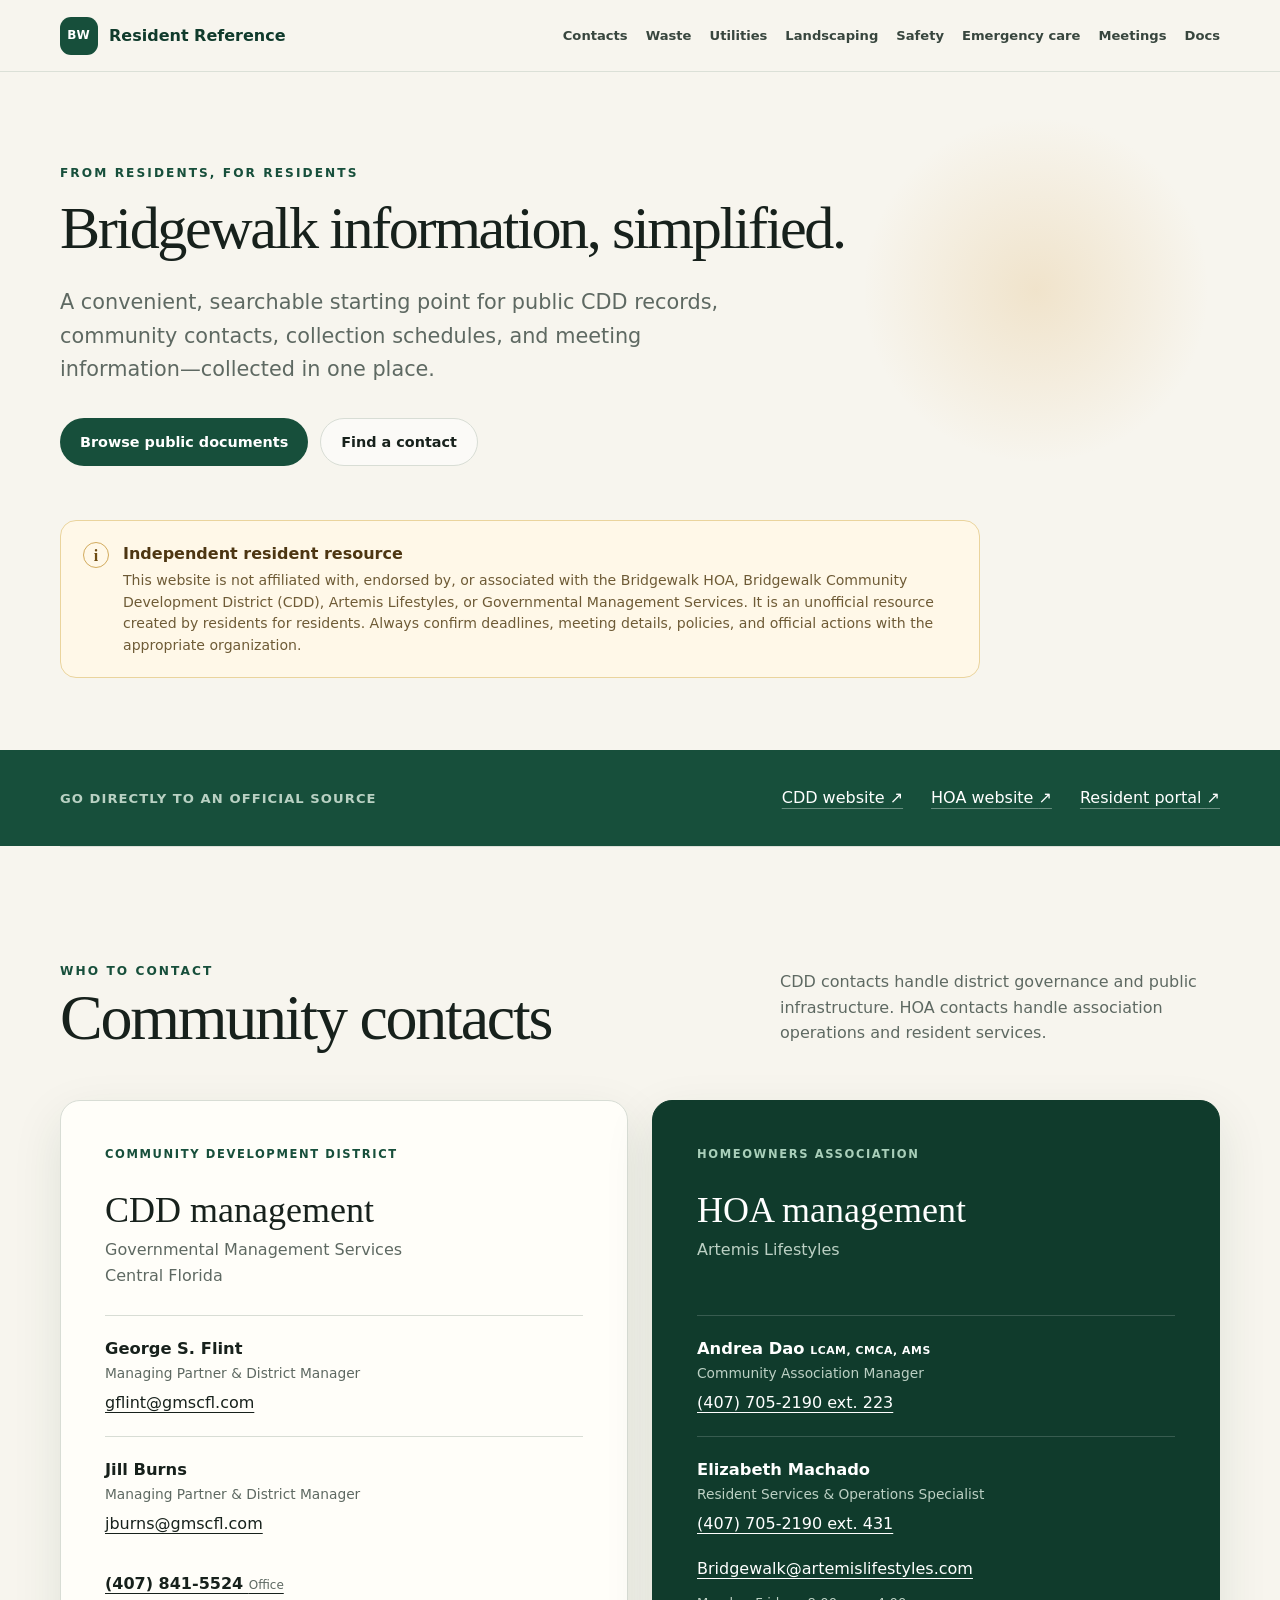
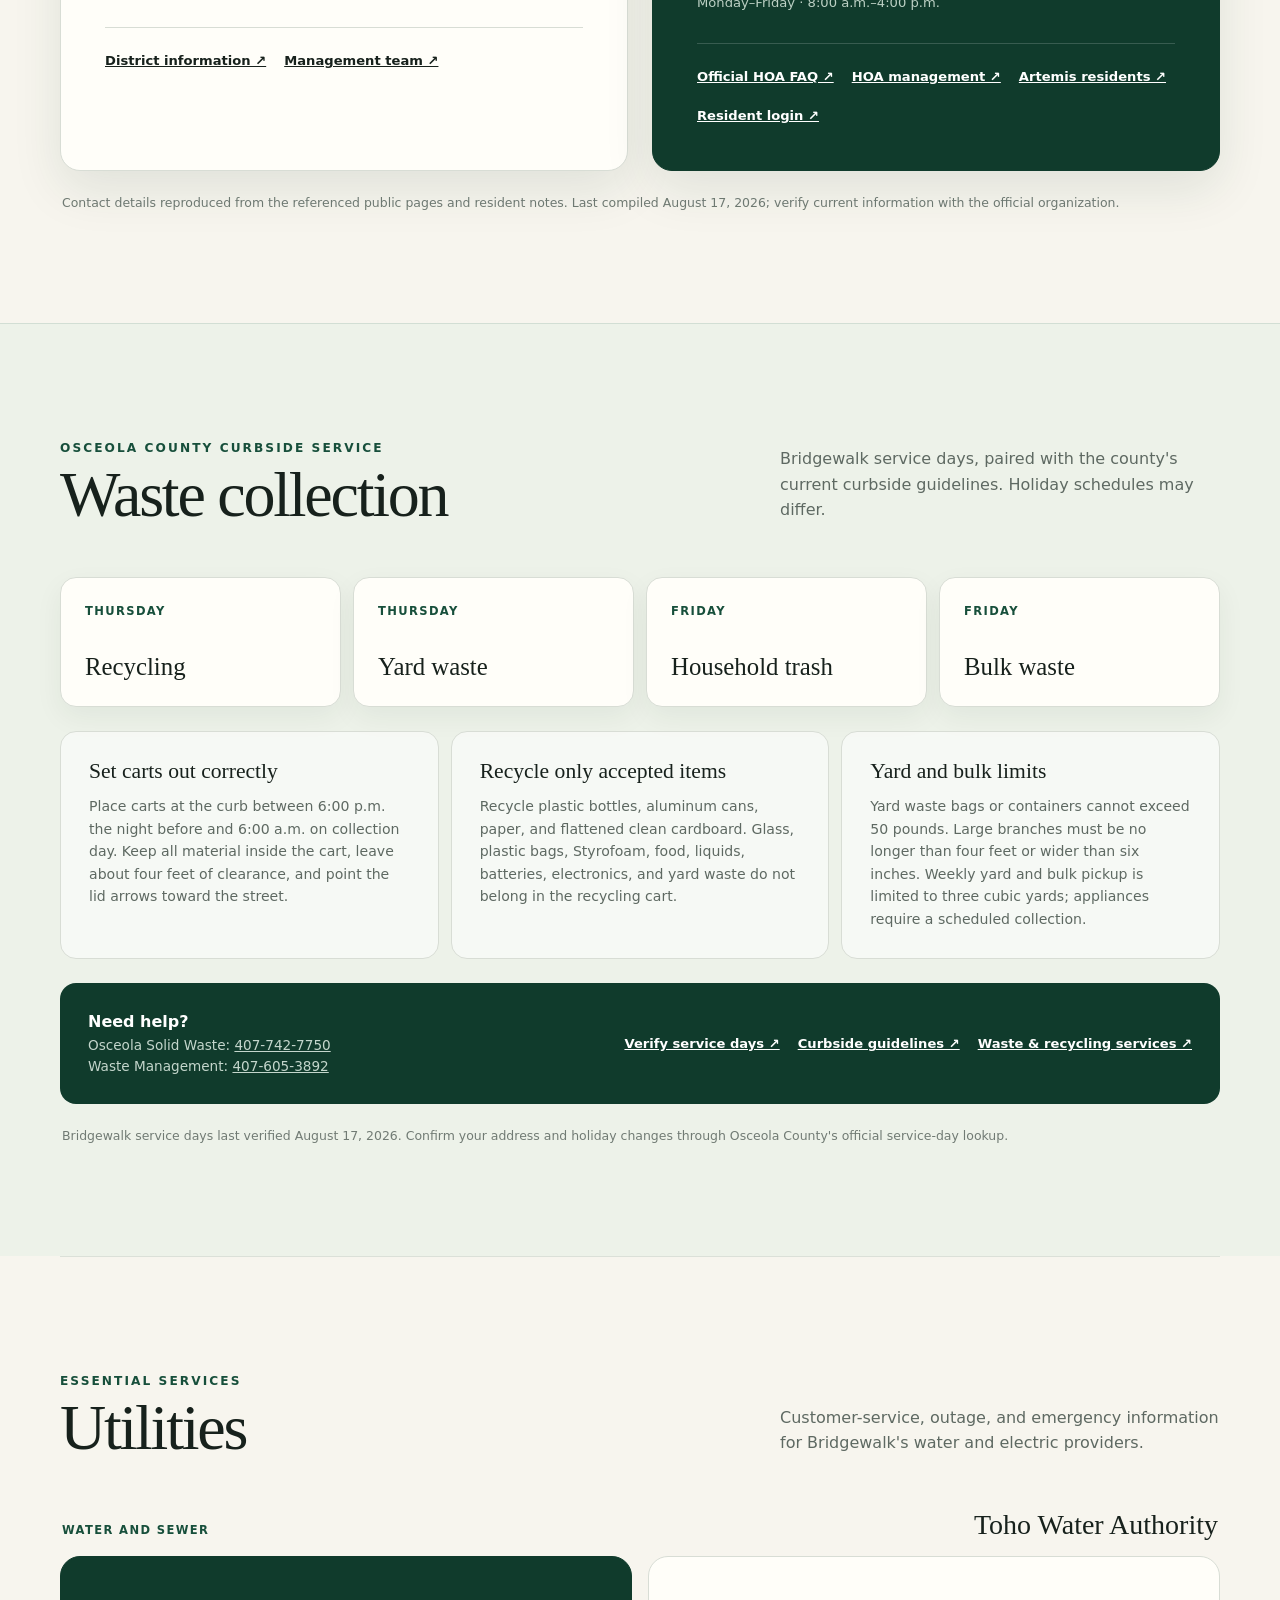
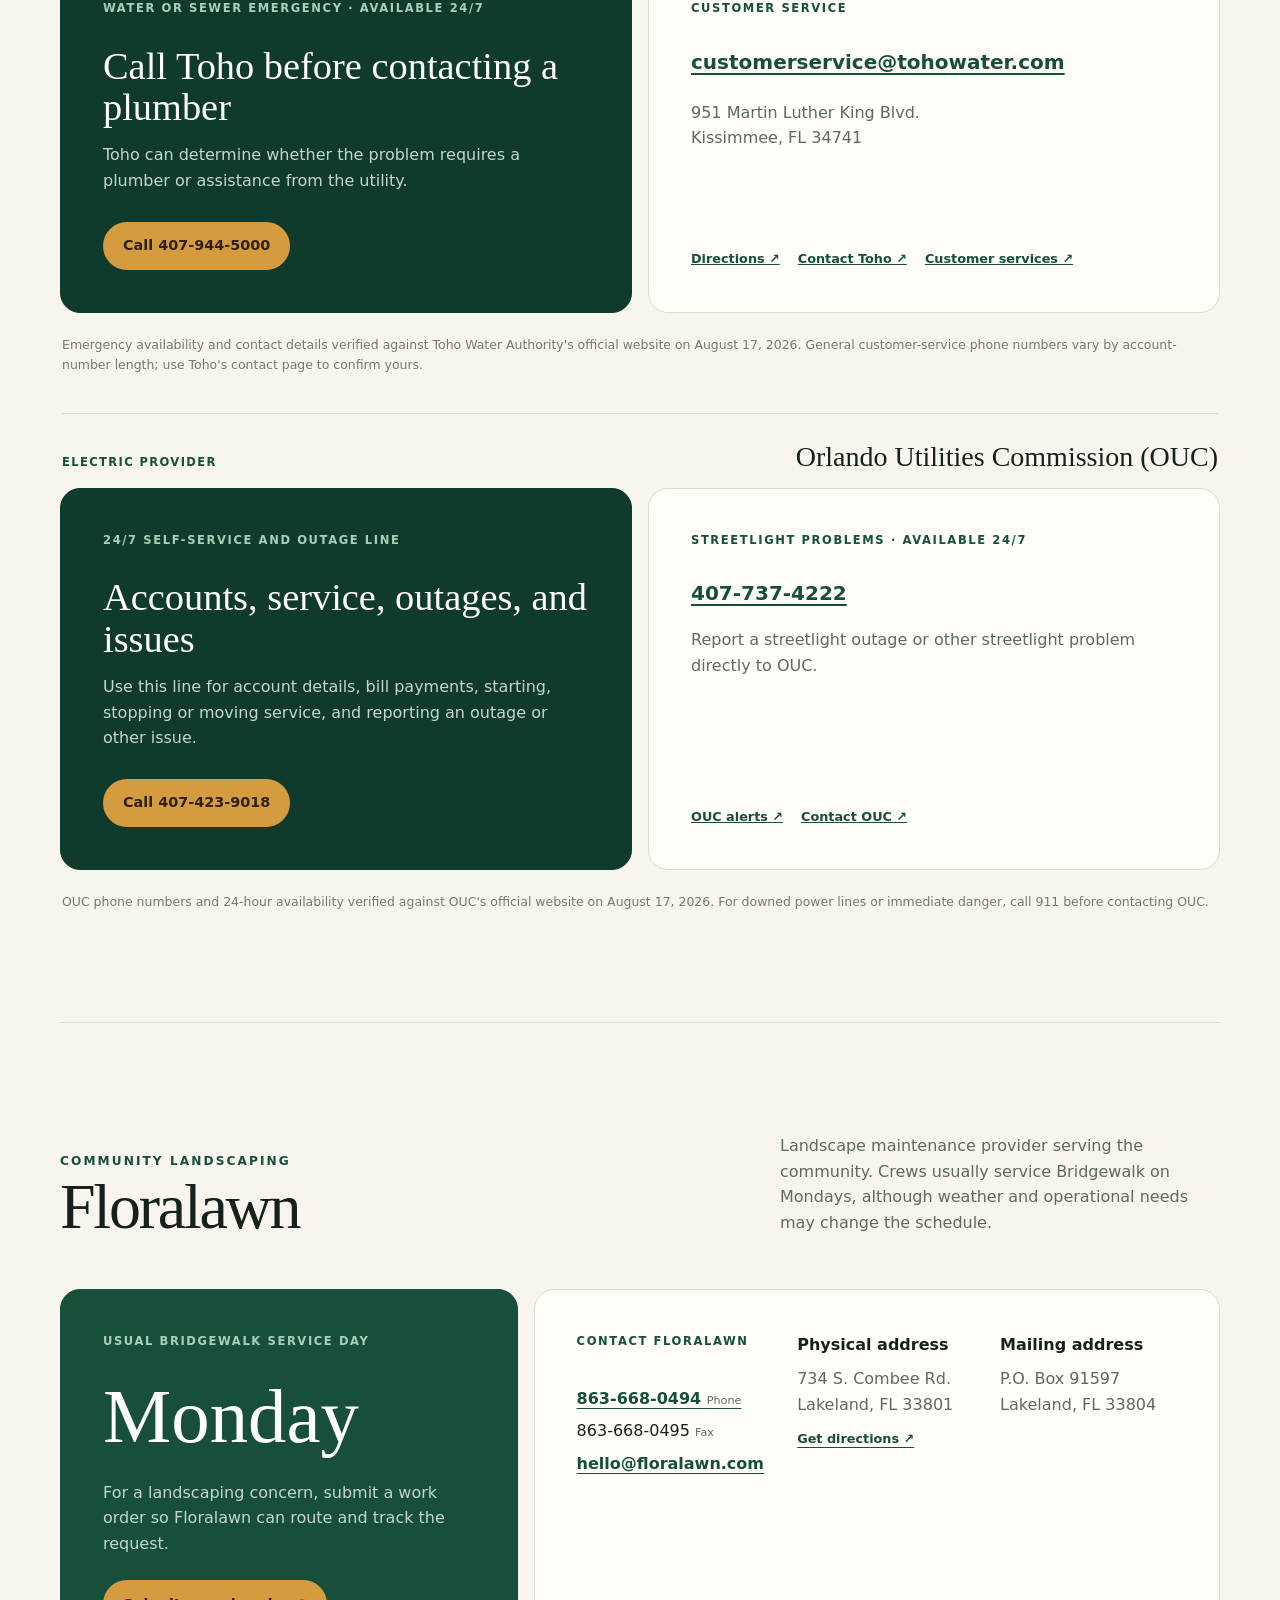
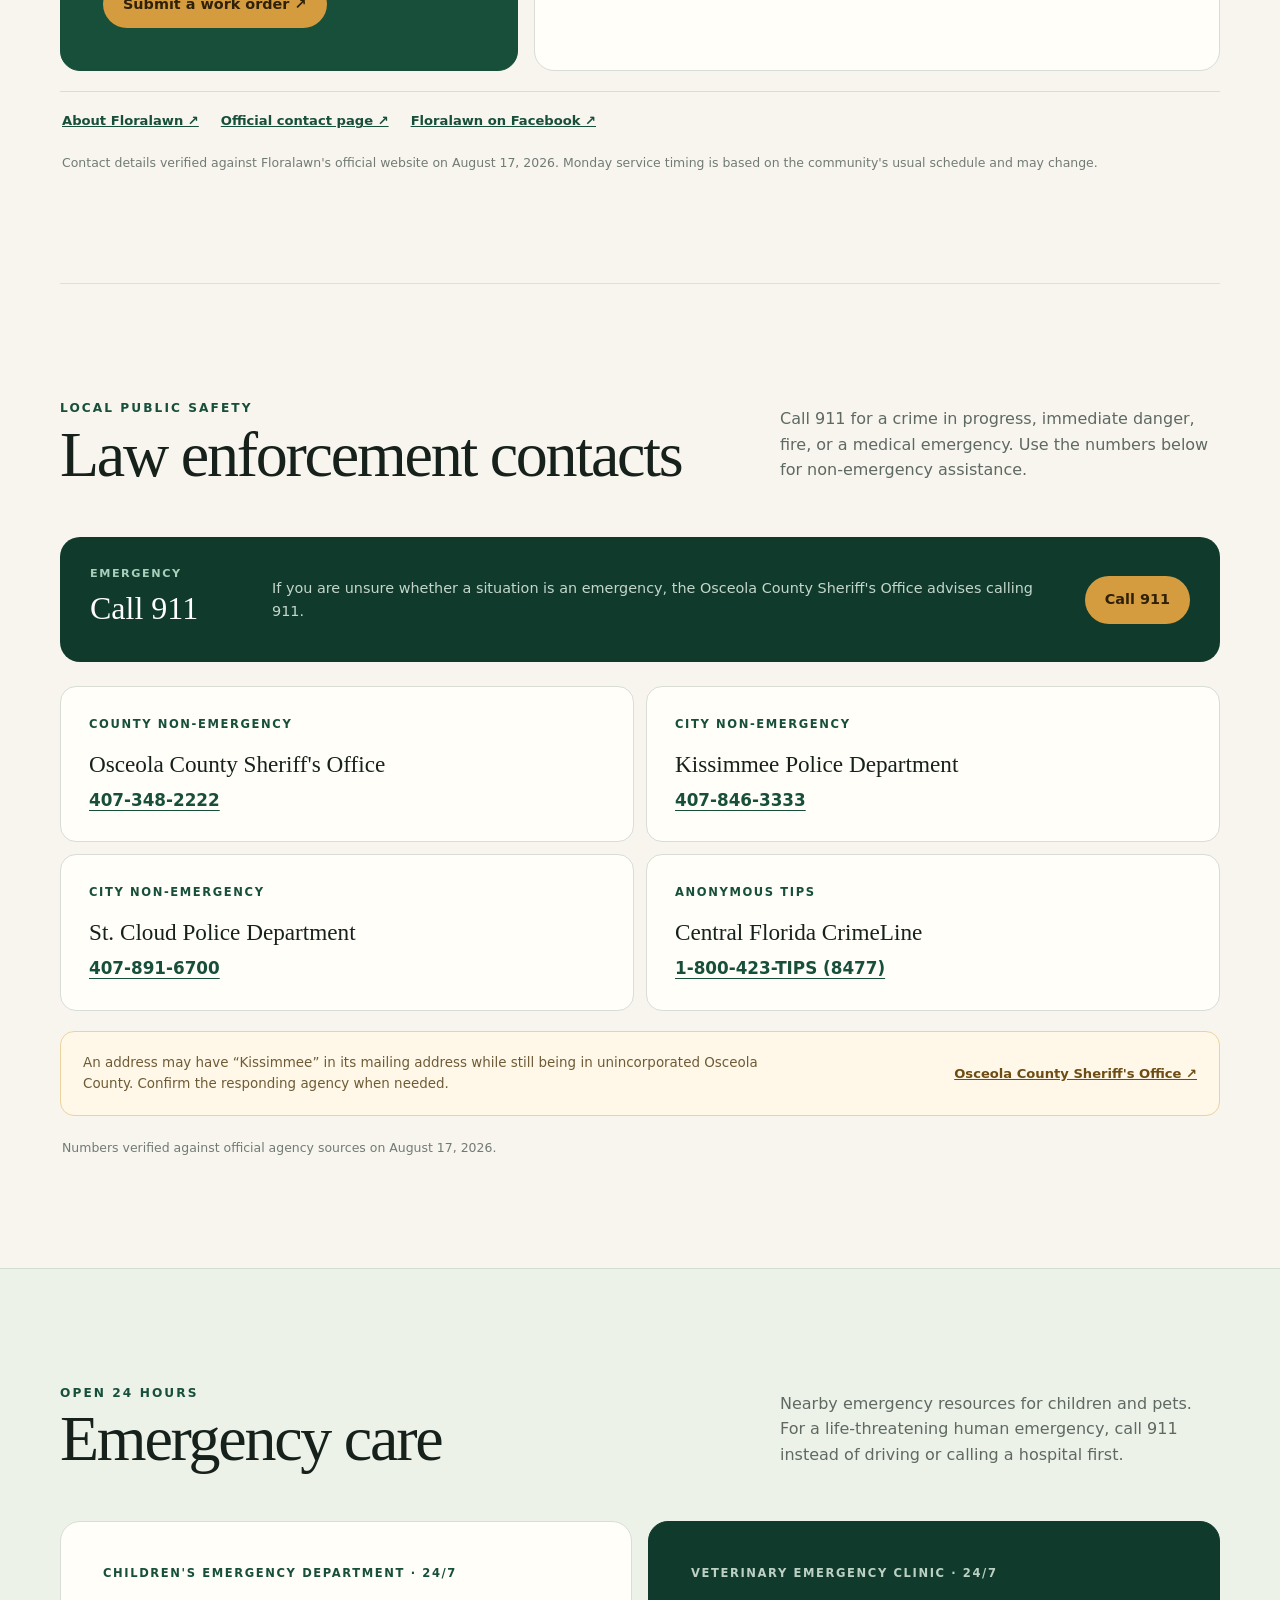
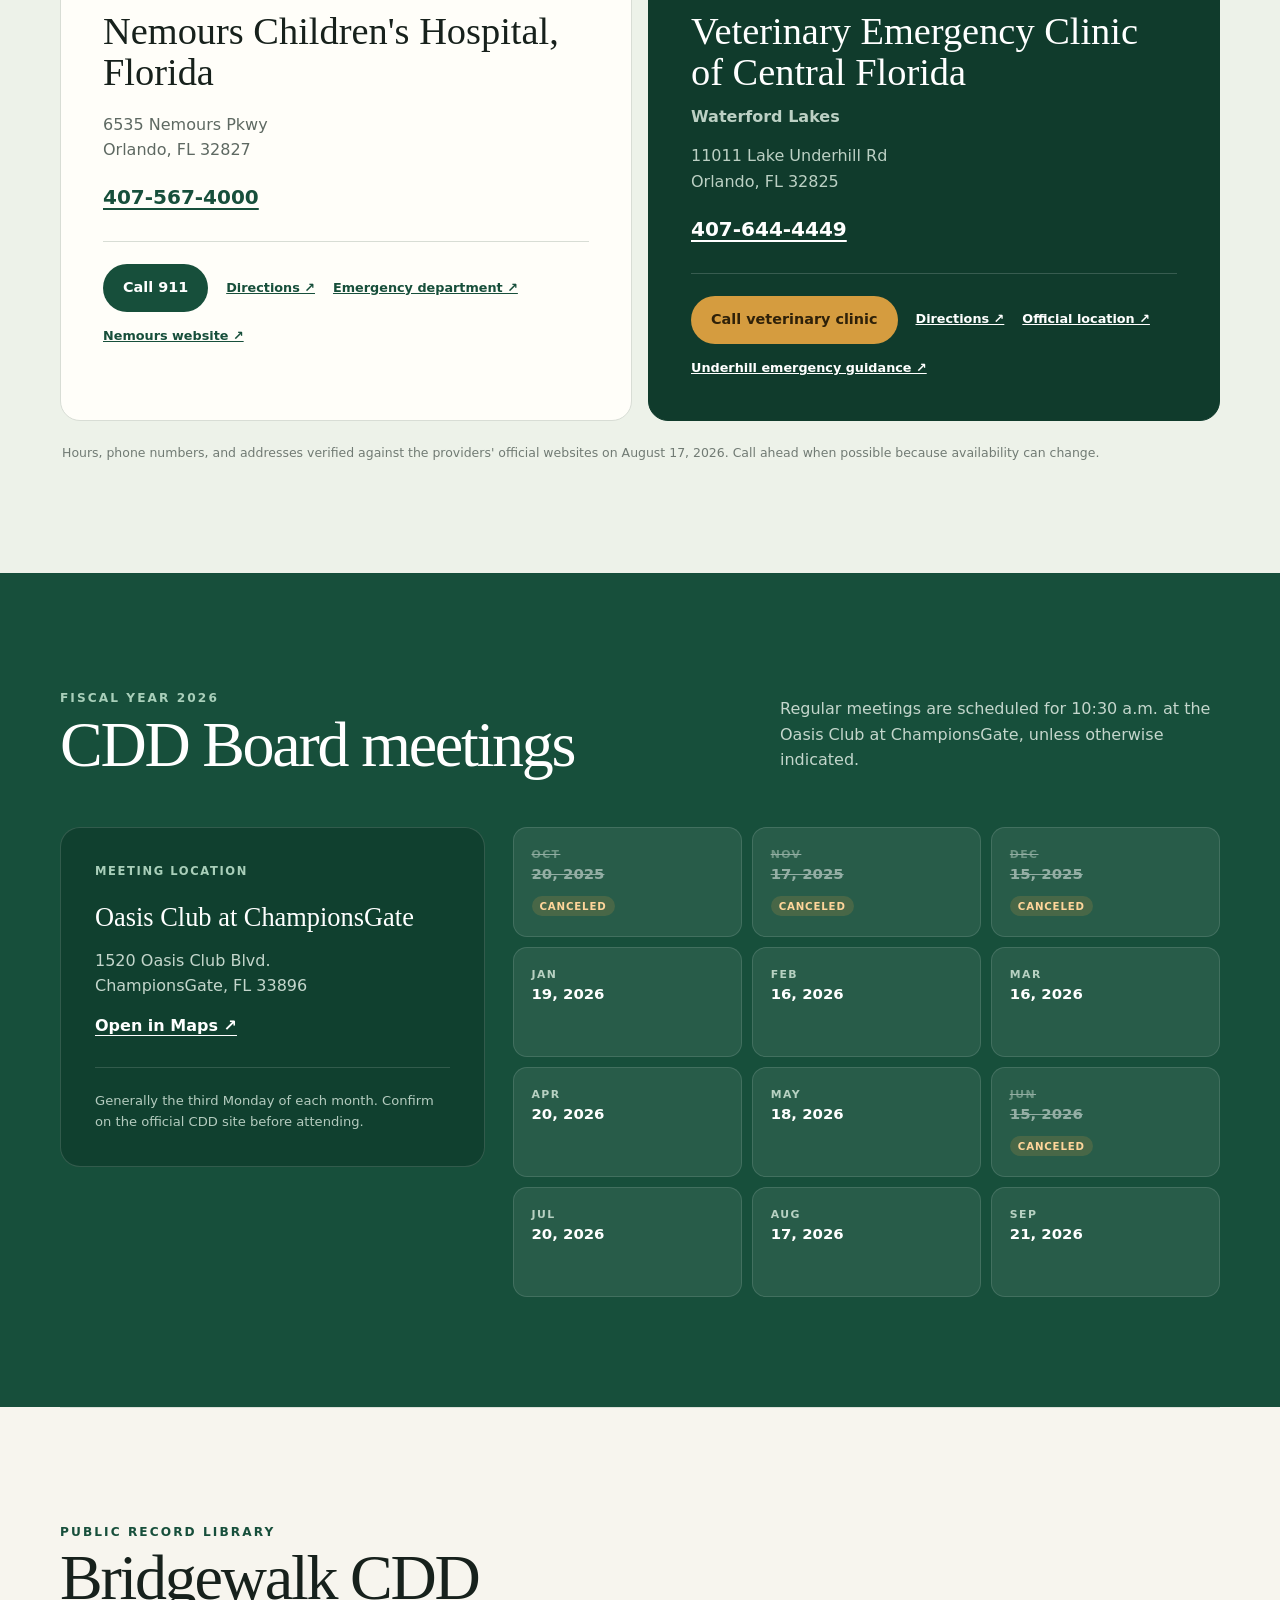
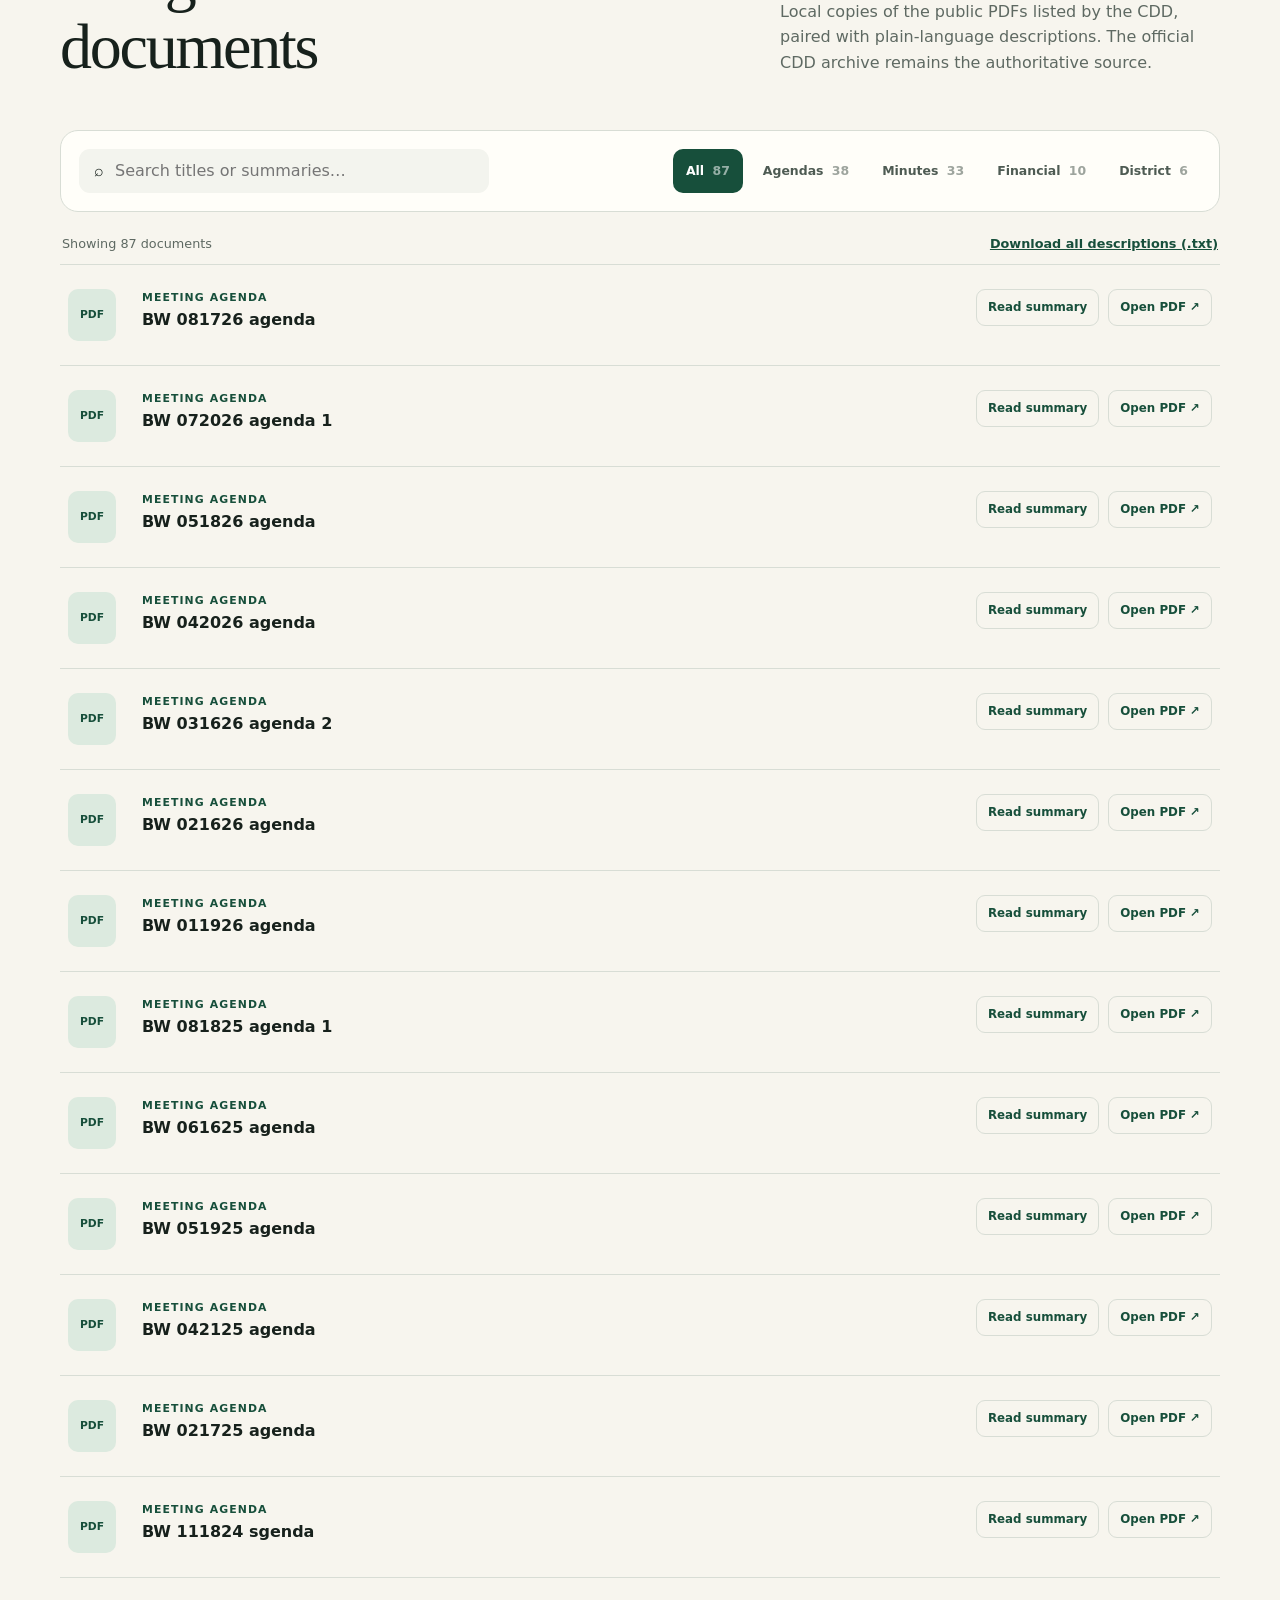
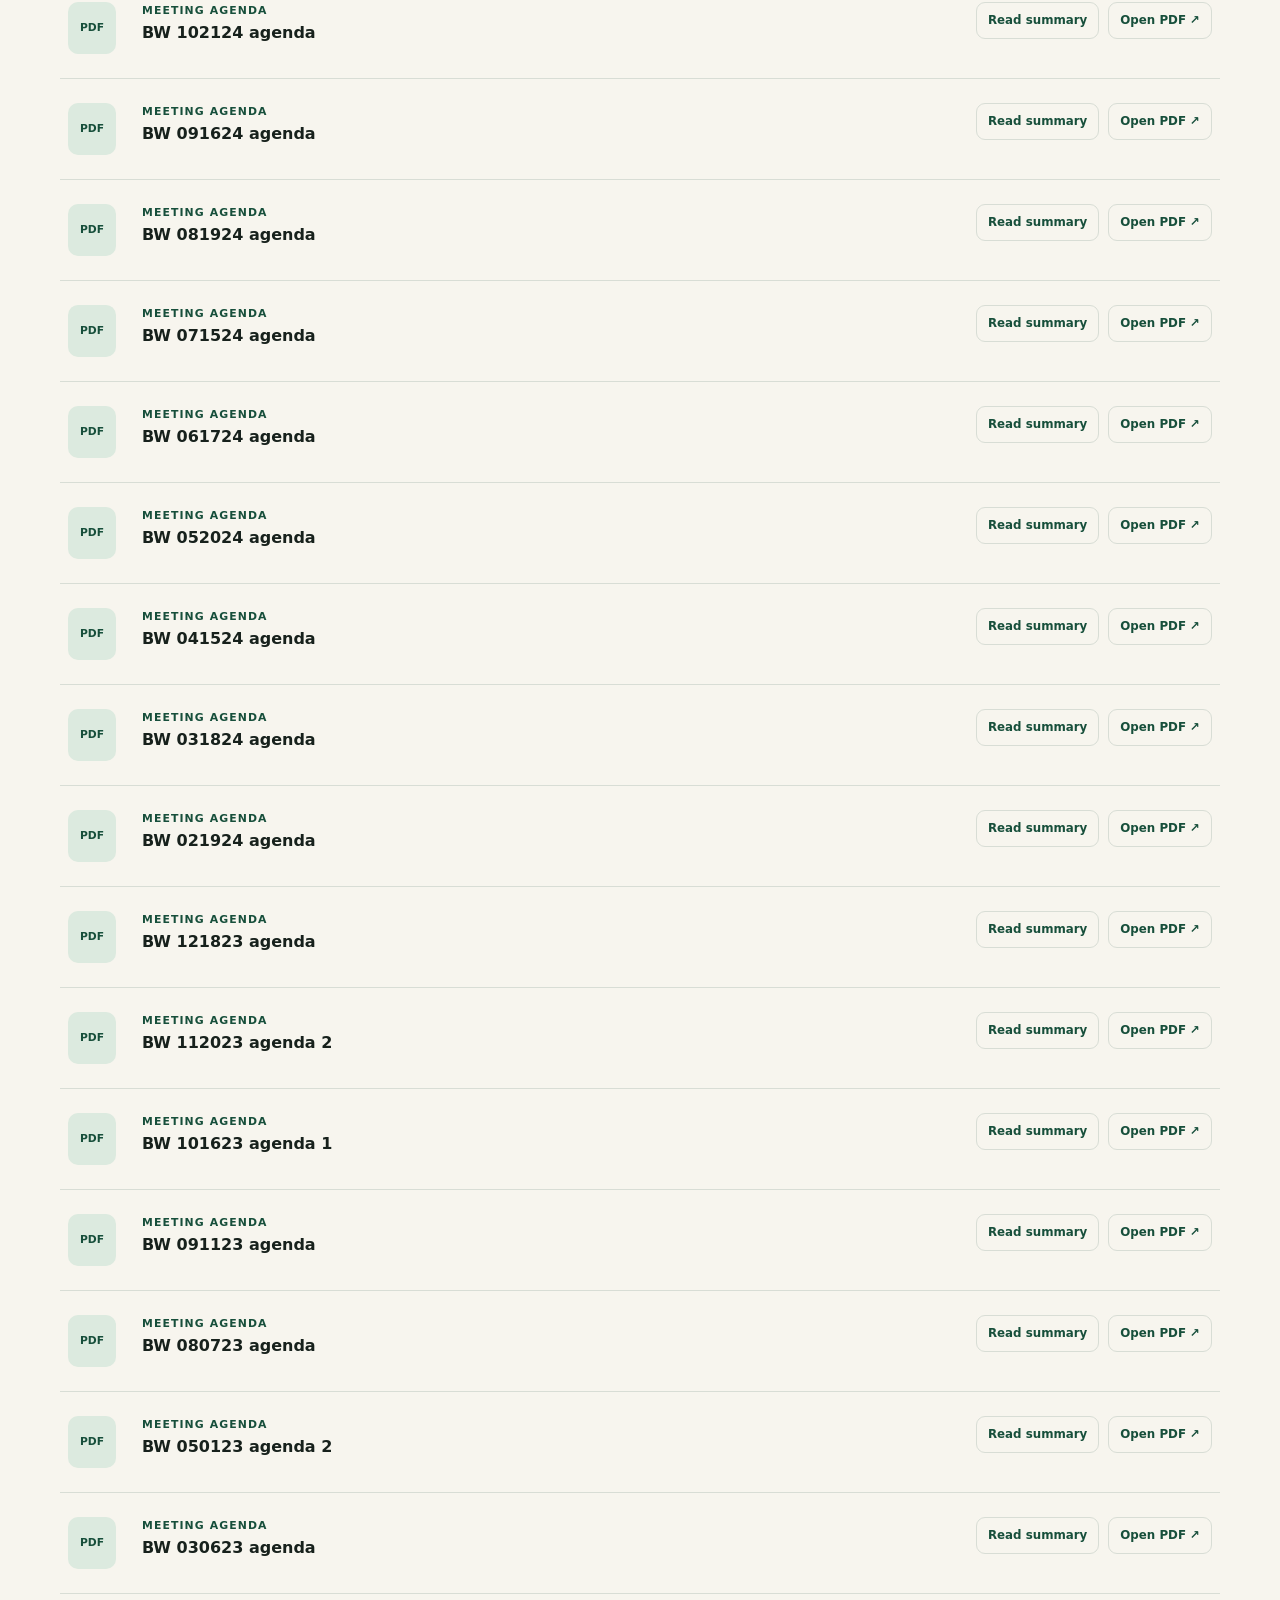
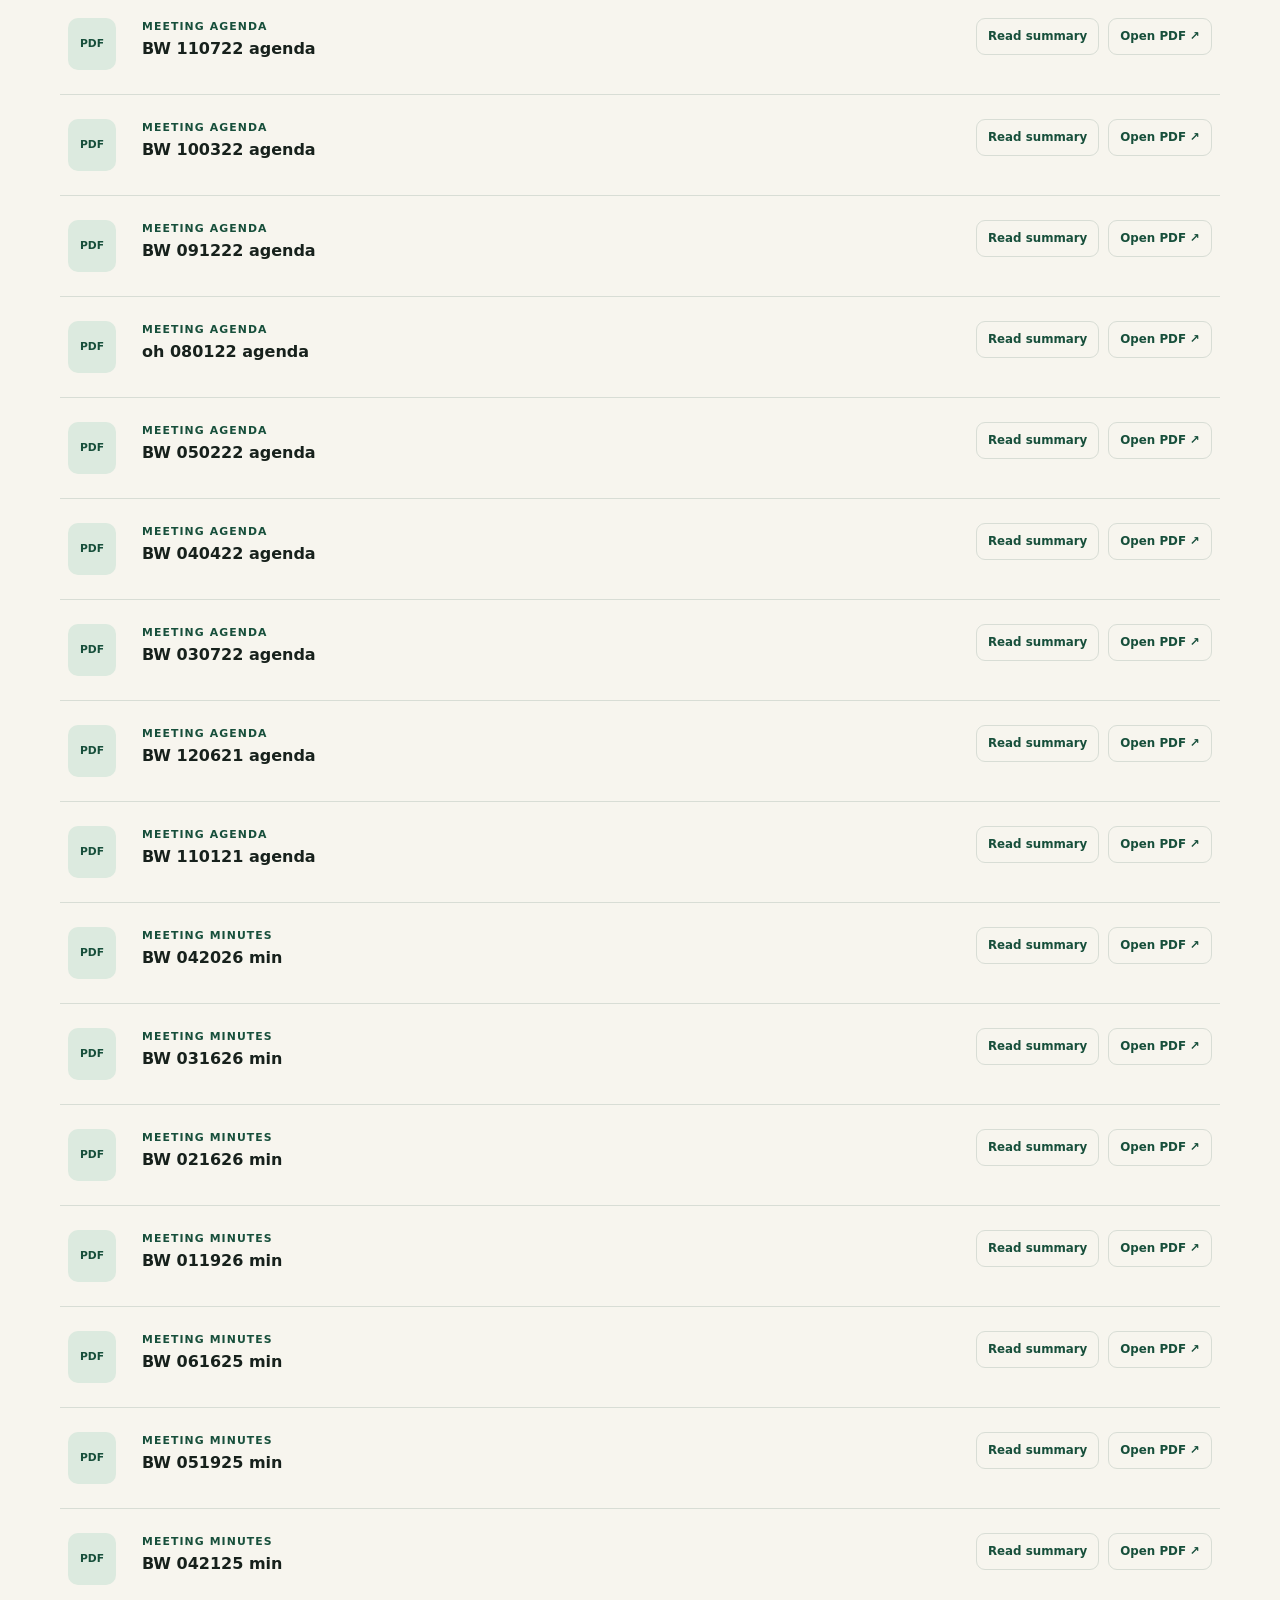
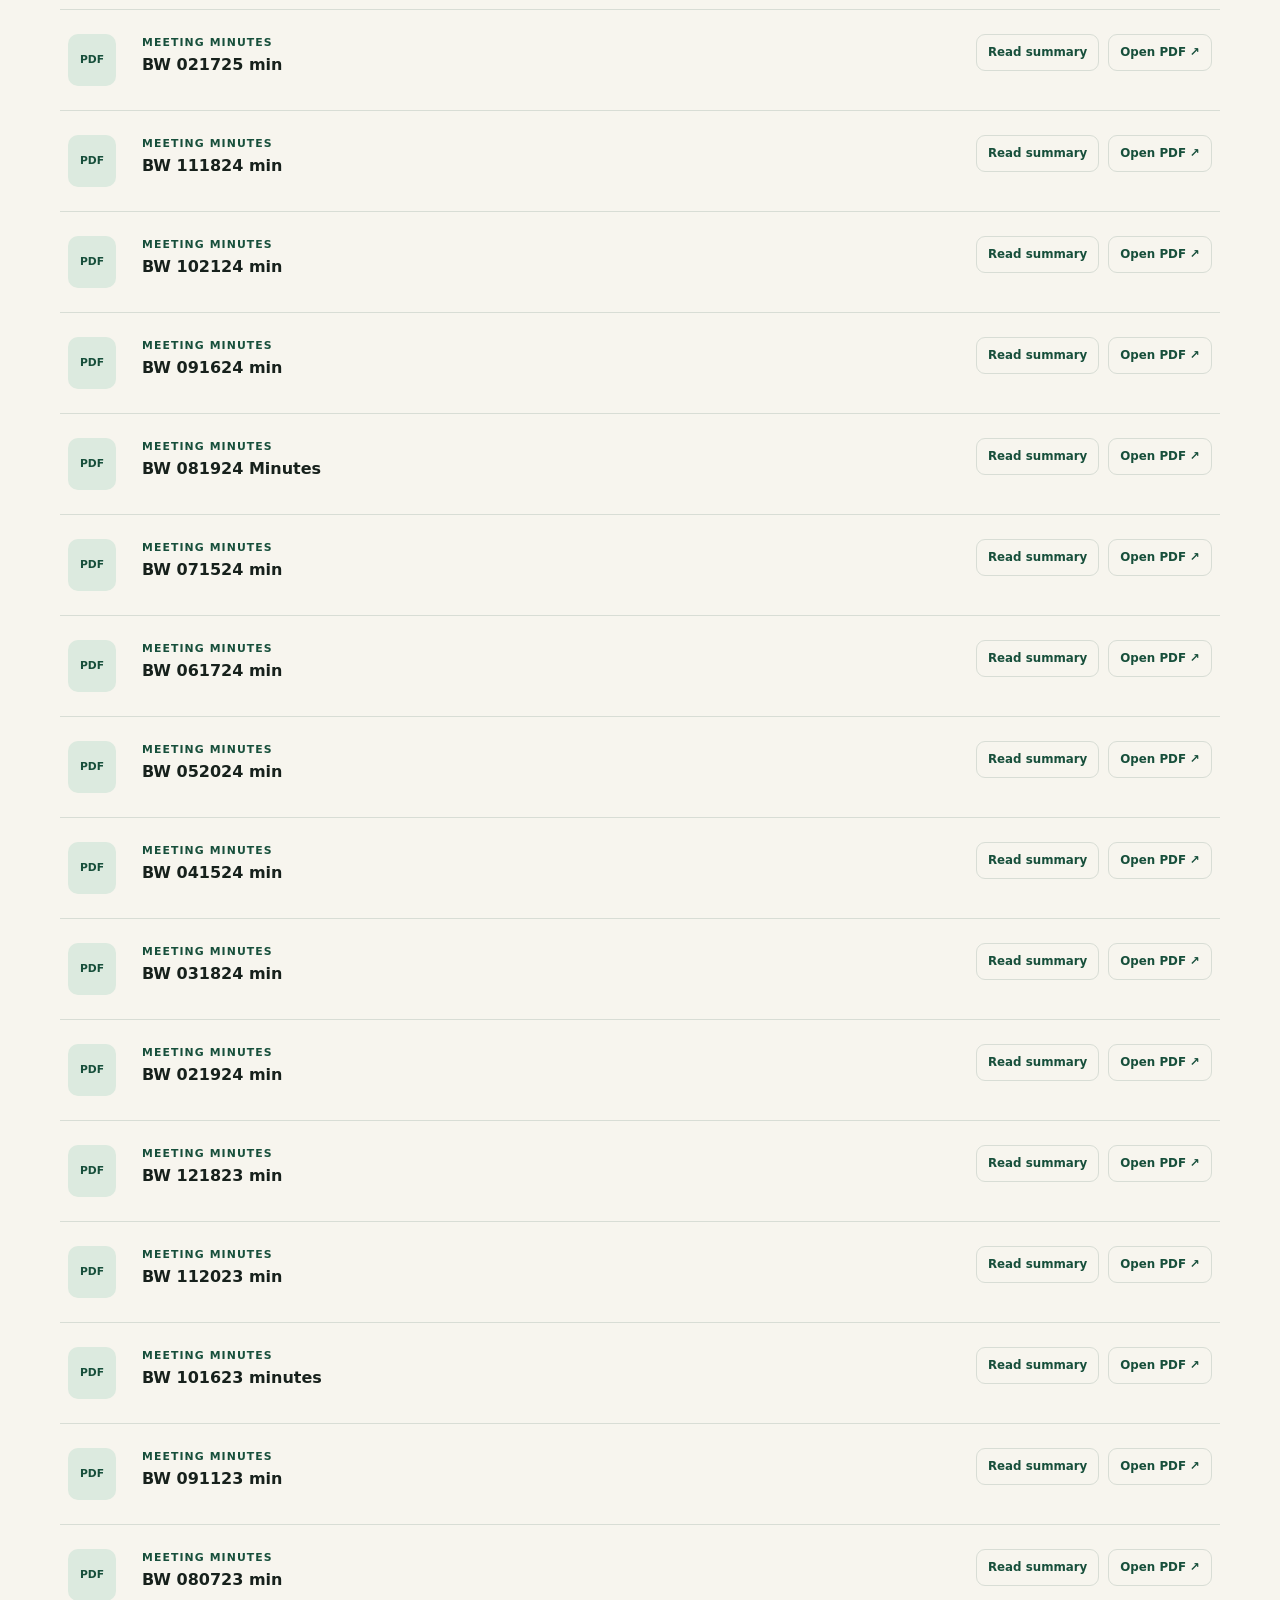
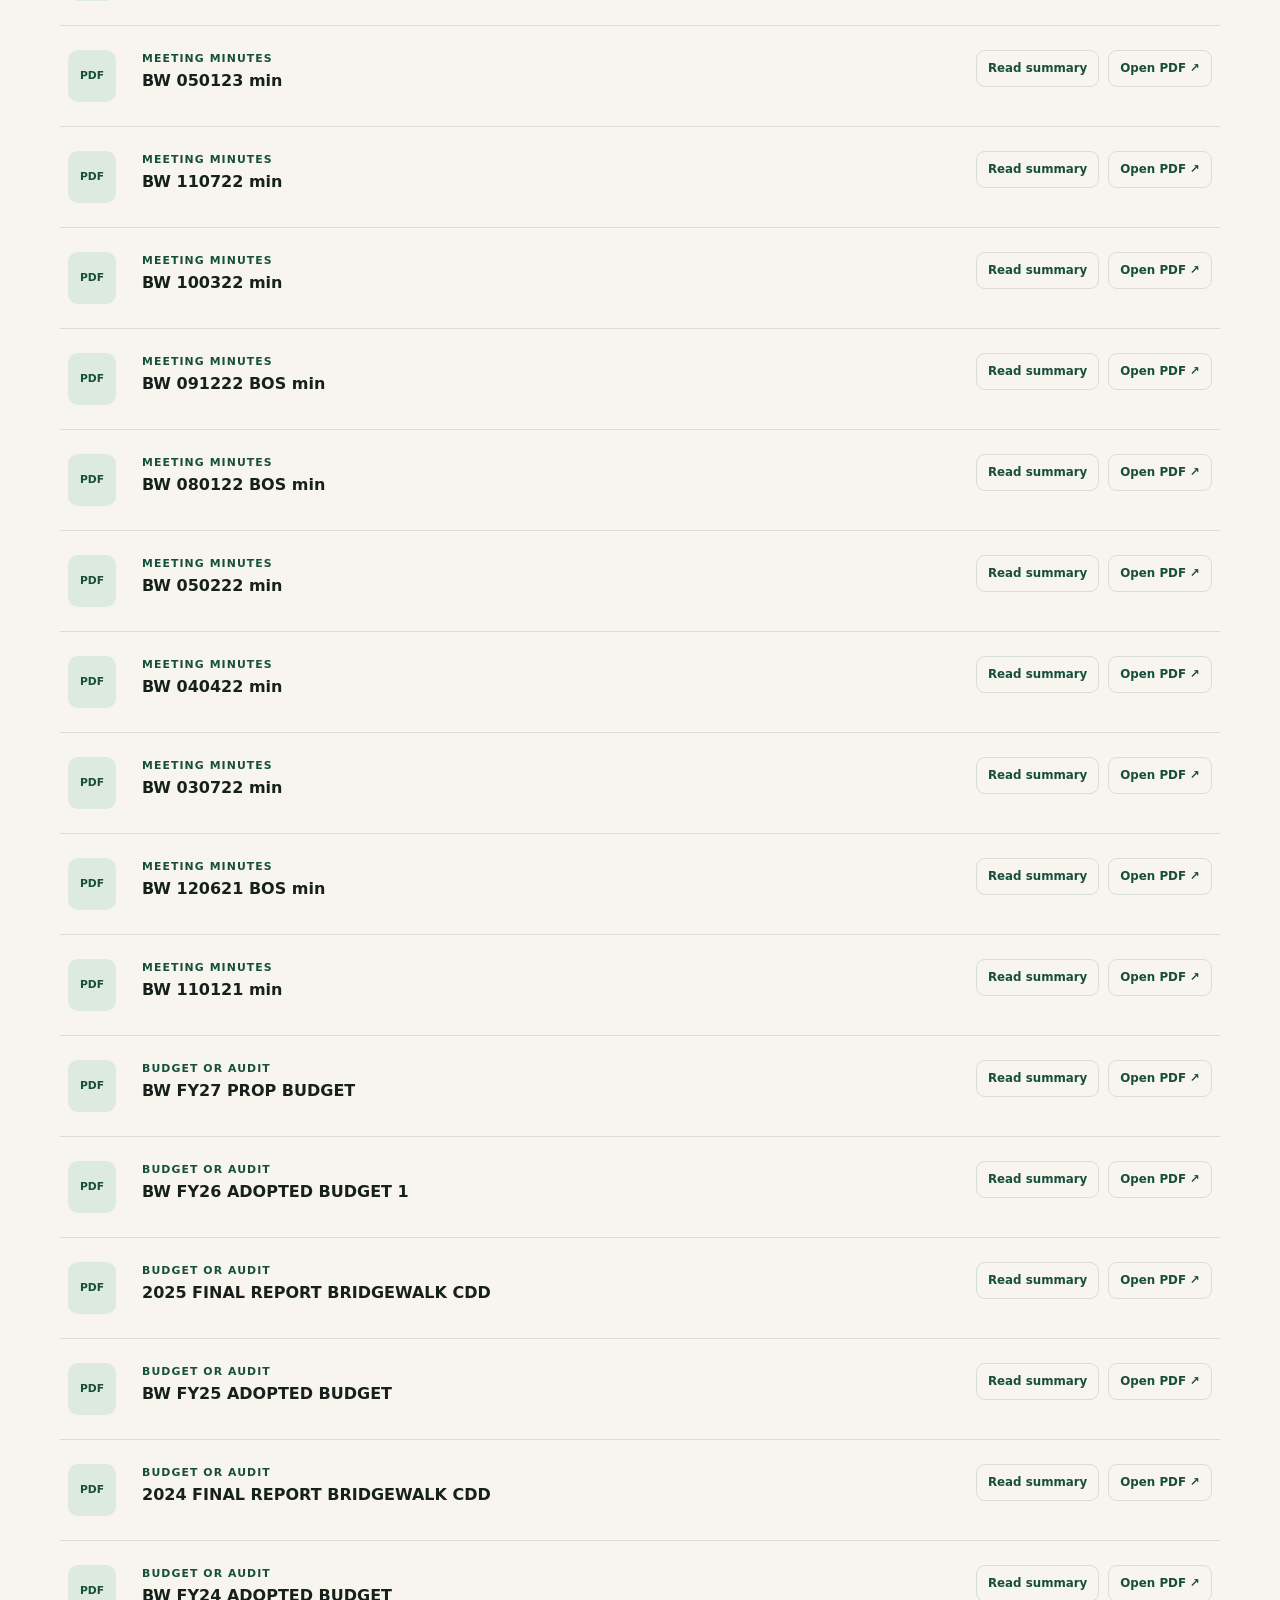
==== index.html @ 0a03f319 "fix: preserve section context across navigation" ====
<!doctype html>
<html lang="en">
  <head>
    <meta charset="utf-8">
    <meta name="viewport" content="width=device-width, initial-scale=1">
    <meta name="description" content="An independent Bridgewalk resident reference for community contacts, waste collection, public safety, emergency care, meeting dates, and public CDD documents.">
    <meta name="theme-color" content="#174f3b">
    <meta property="og:title" content="Bridgewalk Resident Reference">
    <meta property="og:description" content="Community contacts, collection schedules, emergency resources, meeting information, and public CDD documents for Bridgewalk residents.">
    <meta property="og:type" content="website">
    <meta property="og:url" content="https://bridgewalkhomeownersgroup.github.io/">
    <title>Bridgewalk Resident Reference</title>
    <link rel="canonical" href="https://bridgewalkhomeownersgroup.github.io/">
    <link rel="icon" href="favicon.svg" type="image/svg+xml">
    <link rel="stylesheet" href="styles.css">
  </head>
  <body>
    <header class="site-header">
      <a class="brand" href="#top" aria-label="Bridgewalk Resident Reference home">
        <span class="brand-mark" aria-hidden="true">BW</span>
        <span>Resident Reference</span>
      </a>
      <nav aria-label="Primary navigation">
        <a href="#contacts">Contacts</a>
        <a href="#waste">Waste</a>
        <a href="#utilities">Utilities</a>
        <a href="#landscaping">Landscaping</a>
        <a href="#safety">Safety</a>
        <a href="#emergency-care">Emergency care</a>
        <a href="#meetings">Meetings</a>
        <a href="#documents">Docs</a>
      </nav>
    </header>

    <main id="top">
      <section class="hero section-shell">
        <div class="eyebrow">From residents, for residents</div>
        <h1>Bridgewalk information, simplified.</h1>
        <p class="hero-copy">A convenient, searchable starting point for public CDD records, community contacts, collection schedules, and meeting information—collected in one place.</p>
        <div class="hero-actions">
          <a class="button button-primary" href="#documents">Browse public documents</a>
          <a class="button button-secondary" href="#contacts">Find a contact</a>
        </div>
        <aside class="disclaimer" aria-labelledby="disclaimer-title">
          <span class="disclaimer-icon" aria-hidden="true">i</span>
          <div>
            <strong id="disclaimer-title">Independent resident resource</strong>
            <p>This website is not affiliated with, endorsed by, or associated with the Bridgewalk HOA, Bridgewalk Community Development District (CDD), Artemis Lifestyles, or Governmental Management Services. It is an unofficial resource created by residents for residents. Always confirm deadlines, meeting details, policies, and official actions with the appropriate organization.</p>
          </div>
        </aside>
      </section>

      <section class="quick-links" aria-label="Official websites">
        <div class="section-shell quick-links-inner">
          <p>Go directly to an official source</p>
          <div class="link-row">
            <a href="https://bridgewalkcdd.com/" target="_blank" rel="noopener">CDD website <span aria-hidden="true">↗</span></a>
            <a href="https://bridgewalkhoa.org/" target="_blank" rel="noopener">HOA website <span aria-hidden="true">↗</span></a>
            <a href="https://app.frontsteps.com/login?company_uuid=e09cc6e4-6728-43fb-8c6a-1d8c9c55b2ba" target="_blank" rel="noopener">Resident portal <span aria-hidden="true">↗</span></a>
          </div>
        </div>
      </section>

      <section id="contacts" class="section-shell content-section">
        <div class="section-heading">
          <div>
            <span class="eyebrow">Who to contact</span>
            <h2>Community contacts</h2>
          </div>
          <p>CDD contacts handle district governance and public infrastructure. HOA contacts handle association operations and resident services.</p>
        </div>

        <div class="contact-grid">
          <article class="contact-card cdd-card">
            <div class="card-label">Community Development District</div>
            <h3>CDD management</h3>
            <p class="organization">Governmental Management Services<br>Central Florida</p>
            <div class="person">
              <strong>George S. Flint</strong>
              <span>Managing Partner &amp; District Manager</span>
              <a href="mailto:gflint@gmscfl.com">gflint@gmscfl.com</a>
            </div>
            <div class="person">
              <strong>Jill Burns</strong>
              <span>Managing Partner &amp; District Manager</span>
              <a href="mailto:jburns@gmscfl.com">jburns@gmscfl.com</a>
            </div>
            <a class="phone-link" href="tel:+14078415524">(407) 841-5524 <span>Office</span></a>
            <div class="card-links">
              <a href="https://bridgewalkcdd.com/information/" target="_blank" rel="noopener">District information ↗</a>
              <a href="https://www.govmgtsvc.com/about/#tab_central-florida" target="_blank" rel="noopener">Management team ↗</a>
            </div>
          </article>

          <article class="contact-card hoa-card">
            <div class="card-label">Homeowners Association</div>
            <h3>HOA management</h3>
            <p class="organization">Artemis Lifestyles</p>
            <div class="person">
              <strong>Andrea Dao <small>LCAM, CMCA, AMS</small></strong>
              <span>Community Association Manager</span>
              <a href="tel:+14077052190">(407) 705-2190 ext. 223</a>
            </div>
            <div class="person">
              <strong>Elizabeth Machado</strong>
              <span>Resident Services &amp; Operations Specialist</span>
              <a href="tel:+14077052190">(407) 705-2190 ext. 431</a>
            </div>
            <a class="email-link" href="mailto:Bridgewalk@artemislifestyles.com">Bridgewalk@artemislifestyles.com</a>
            <p class="hours">Monday–Friday · 8:00 a.m.–4:00 p.m.</p>
            <div class="card-links">
              <a href="https://bridgewalkhoa.org/faqs/" target="_blank" rel="noopener">Official HOA FAQ ↗</a>
              <a href="https://bridgewalkhoa.org/management/" target="_blank" rel="noopener">HOA management ↗</a>
              <a href="https://artemislifestyles.com/residents/" target="_blank" rel="noopener">Artemis residents ↗</a>
              <a href="https://app.frontsteps.com/login?company_uuid=e09cc6e4-6728-43fb-8c6a-1d8c9c55b2ba" target="_blank" rel="noopener">Resident login ↗</a>
            </div>
          </article>
        </div>
        <p class="freshness-note">Contact details reproduced from the referenced public pages and resident notes. Last compiled August 17, 2026; verify current information with the official organization.</p>
      </section>

      <section id="waste" class="content-section waste-section">
        <div class="section-shell">
          <div class="section-heading">
            <div>
              <span class="eyebrow">Osceola County curbside service</span>
              <h2>Waste collection</h2>
            </div>
            <p>Bridgewalk service days, paired with the county's current curbside guidelines. Holiday schedules may differ.</p>
          </div>

          <ol class="collection-schedule" aria-label="Bridgewalk weekly waste collection schedule">
            <li><span>Thursday</span><strong>Recycling</strong></li>
            <li><span>Thursday</span><strong>Yard waste</strong></li>
            <li><span>Friday</span><strong>Household trash</strong></li>
            <li><span>Friday</span><strong>Bulk waste</strong></li>
          </ol>

          <div class="waste-guidance">
            <article>
              <h3>Set carts out correctly</h3>
              <p>Place carts at the curb between 6:00 p.m. the night before and 6:00 a.m. on collection day. Keep all material inside the cart, leave about four feet of clearance, and point the lid arrows toward the street.</p>
            </article>
            <article>
              <h3>Recycle only accepted items</h3>
              <p>Recycle plastic bottles, aluminum cans, paper, and flattened clean cardboard. Glass, plastic bags, Styrofoam, food, liquids, batteries, electronics, and yard waste do not belong in the recycling cart.</p>
            </article>
            <article>
              <h3>Yard and bulk limits</h3>
              <p>Yard waste bags or containers cannot exceed 50 pounds. Large branches must be no longer than four feet or wider than six inches. Weekly yard and bulk pickup is limited to three cubic yards; appliances require a scheduled collection.</p>
            </article>
          </div>

          <div class="waste-actions">
            <div>
              <strong>Need help?</strong>
              <span>Osceola Solid Waste: <a href="tel:+14077427750">407-742-7750</a></span>
              <span>Waste Management: <a href="tel:+14076053892">407-605-3892</a></span>
            </div>
            <div class="waste-links">
              <a href="https://adwhc.service-now.com/csp?id=csp_route_lookup" target="_blank" rel="noopener">Verify service days ↗</a>
              <a href="https://www.osceola.org/My-Property/Waste-and-Recycling/Curbside-Collection-Services" target="_blank" rel="noopener">Curbside guidelines ↗</a>
              <a href="https://www.osceola.org/My-Property/Waste-and-Recycling" target="_blank" rel="noopener">Waste &amp; recycling services ↗</a>
            </div>
          </div>
          <p class="freshness-note">Bridgewalk service days last verified August 17, 2026. Confirm your address and holiday changes through Osceola County's official service-day lookup.</p>
        </div>
      </section>

      <section id="utilities" class="section-shell content-section utilities-section">
        <div class="section-heading">
          <div>
            <span class="eyebrow">Essential services</span>
            <h2>Utilities</h2>
          </div>
          <p>Customer-service, outage, and emergency information for Bridgewalk's water and electric providers.</p>
        </div>

        <div class="utility-provider-heading">
          <span>Water and sewer</span>
          <h3>Toho Water Authority</h3>
        </div>
        <div class="utility-layout">
          <article class="utility-emergency">
            <span class="card-label">Water or sewer emergency · Available 24/7</span>
            <h3>Call Toho before contacting a plumber</h3>
            <p>Toho can determine whether the problem requires a plumber or assistance from the utility.</p>
            <a class="button button-primary" href="tel:+14079445000">Call 407-944-5000</a>
          </article>

          <article class="utility-contact">
            <span class="card-label">Customer service</span>
            <a class="utility-email" href="mailto:customerservice@tohowater.com">customerservice@tohowater.com</a>
            <address>
              951 Martin Luther King Blvd.<br>
              Kissimmee, FL 34741
            </address>
            <div class="utility-links">
              <a href="https://www.google.com/maps/search/?api=1&amp;query=951+Martin+Luther+King+Blvd+Kissimmee+FL+34741" target="_blank" rel="noopener">Directions ↗</a>
              <a href="https://www.tohowater.com/customer-service/contact-us" target="_blank" rel="noopener">Contact Toho ↗</a>
              <a href="https://www.tohowater.com/customer-service" target="_blank" rel="noopener">Customer services ↗</a>
            </div>
          </article>
        </div>
        <p class="freshness-note">Emergency availability and contact details verified against Toho Water Authority's official website on August 17, 2026. General customer-service phone numbers vary by account-number length; use Toho's contact page to confirm yours.</p>

        <div class="utility-provider-heading">
          <span>Electric provider</span>
          <h3>Orlando Utilities Commission (OUC)</h3>
        </div>
        <div class="utility-layout">
          <article class="utility-emergency">
            <span class="card-label">24/7 self-service and outage line</span>
            <h3>Accounts, service, outages, and issues</h3>
            <p>Use this line for account details, bill payments, starting, stopping or moving service, and reporting an outage or other issue.</p>
            <a class="button button-primary" href="tel:+14074239018">Call 407-423-9018</a>
          </article>

          <article class="utility-contact">
            <span class="card-label">Streetlight problems · Available 24/7</span>
            <a class="utility-phone" href="tel:+14077374222">407-737-4222</a>
            <p>Report a streetlight outage or other streetlight problem directly to OUC.</p>
            <div class="utility-links">
              <a href="https://www.ouc.com/account/alerts/" target="_blank" rel="noopener">OUC alerts ↗</a>
              <a href="https://www.ouc.com/contact/" target="_blank" rel="noopener">Contact OUC ↗</a>
            </div>
          </article>
        </div>
        <p class="freshness-note">OUC phone numbers and 24-hour availability verified against OUC's official website on August 17, 2026. For downed power lines or immediate danger, call 911 before contacting OUC.</p>
      </section>

      <section id="landscaping" class="section-shell content-section landscaping-section">
        <div class="section-heading">
          <div>
            <span class="eyebrow">Community landscaping</span>
            <h2>Floralawn</h2>
          </div>
          <p>Landscape maintenance provider serving the community. Crews usually service Bridgewalk on Mondays, although weather and operational needs may change the schedule.</p>
        </div>

        <div class="landscaping-layout">
          <article class="service-day-card">
            <span class="card-label">Usual Bridgewalk service day</span>
            <strong>Monday</strong>
            <p>For a landscaping concern, submit a work order so Floralawn can route and track the request.</p>
            <a class="button button-primary" href="https://floralawn.com/portal/?redirect=/work-orders/" target="_blank" rel="noopener">Submit a work order ↗</a>
          </article>

          <article class="landscaping-contact">
            <div>
              <span class="card-label">Contact Floralawn</span>
              <a href="tel:+18636680494">863-668-0494 <small>Phone</small></a>
              <span>863-668-0495 <small>Fax</small></span>
              <a href="mailto:hello@floralawn.com">hello@floralawn.com</a>
            </div>
            <address>
              <strong>Physical address</strong>
              734 S. Combee Rd.<br>
              Lakeland, FL 33801
              <a href="https://www.google.com/maps/search/?api=1&amp;query=734+S+Combee+Rd+Lakeland+FL+33801" target="_blank" rel="noopener">Get directions ↗</a>
            </address>
            <address>
              <strong>Mailing address</strong>
              P.O. Box 91597<br>
              Lakeland, FL 33804
            </address>
          </article>
        </div>

        <div class="landscaping-links">
          <a href="https://floralawn.com/about-us/" target="_blank" rel="noopener">About Floralawn ↗</a>
          <a href="https://floralawn.com/contact/" target="_blank" rel="noopener">Official contact page ↗</a>
          <a href="https://www.facebook.com/floralawnflorida/" target="_blank" rel="noopener">Floralawn on Facebook ↗</a>
        </div>
        <p class="freshness-note">Contact details verified against Floralawn's official website on August 17, 2026. Monday service timing is based on the community's usual schedule and may change.</p>
      </section>

      <section id="safety" class="section-shell content-section safety-section">
        <div class="section-heading">
          <div>
            <span class="eyebrow">Local public safety</span>
            <h2>Law enforcement contacts</h2>
          </div>
          <p>Call 911 for a crime in progress, immediate danger, fire, or a medical emergency. Use the numbers below for non-emergency assistance.</p>
        </div>

        <div class="emergency-callout">
          <div>
            <span>Emergency</span>
            <strong>Call 911</strong>
          </div>
          <p>If you are unsure whether a situation is an emergency, the Osceola County Sheriff's Office advises calling 911.</p>
          <a class="button button-primary" href="tel:911">Call 911</a>
        </div>

        <div class="safety-grid">
          <article>
            <span class="card-label">County non-emergency</span>
            <h3>Osceola County Sheriff's Office</h3>
            <a href="tel:+14073482222">407-348-2222</a>
          </article>
          <article>
            <span class="card-label">City non-emergency</span>
            <h3>Kissimmee Police Department</h3>
            <a href="tel:+14078463333">407-846-3333</a>
          </article>
          <article>
            <span class="card-label">City non-emergency</span>
            <h3>St. Cloud Police Department</h3>
            <a href="tel:+14078916700">407-891-6700</a>
          </article>
          <article>
            <span class="card-label">Anonymous tips</span>
            <h3>Central Florida CrimeLine</h3>
            <a href="tel:+18004238477">1-800-423-TIPS (8477)</a>
          </article>
        </div>

        <div class="safety-note">
          <p>An address may have “Kissimmee” in its mailing address while still being in unincorporated Osceola County. Confirm the responding agency when needed.</p>
          <a href="https://www.osceola.org/Government/Agencies-and-Departments-Directory/Sheriff-Office" target="_blank" rel="noopener">Osceola County Sheriff's Office ↗</a>
        </div>
        <p class="freshness-note">Numbers verified against official agency sources on August 17, 2026.</p>
      </section>

      <section id="emergency-care" class="content-section emergency-care-section">
        <div class="section-shell">
          <div class="section-heading">
            <div>
              <span class="eyebrow">Open 24 hours</span>
              <h2>Emergency care</h2>
            </div>
            <p>Nearby emergency resources for children and pets. For a life-threatening human emergency, call 911 instead of driving or calling a hospital first.</p>
          </div>

          <div class="care-grid">
            <article class="care-card">
              <span class="card-label">Children's emergency department · 24/7</span>
              <h3>Nemours Children's Hospital, Florida</h3>
              <address>6535 Nemours Pkwy<br>Orlando, FL 32827</address>
              <a class="care-phone" href="tel:+14075674000">407-567-4000</a>
              <div class="care-actions">
                <a class="button button-primary" href="tel:911">Call 911</a>
                <a href="https://www.google.com/maps/search/?api=1&amp;query=6535+Nemours+Pkwy+Orlando+FL+32827" target="_blank" rel="noopener">Directions ↗</a>
                <a href="https://www.nemours.org/locations/orlando-nemours-childrens-hospital/pediatric-emergency-care.html" target="_blank" rel="noopener">Emergency department ↗</a>
                <a href="https://www.nemours.org/" target="_blank" rel="noopener">Nemours website ↗</a>
              </div>
            </article>

            <article class="care-card veterinary-care">
              <span class="card-label">Veterinary emergency clinic · 24/7</span>
              <h3>Veterinary Emergency Clinic of Central Florida</h3>
              <p class="care-location">Waterford Lakes</p>
              <address>11011 Lake Underhill Rd<br>Orlando, FL 32825</address>
              <a class="care-phone" href="tel:+14076444449">407-644-4449</a>
              <div class="care-actions">
                <a class="button button-primary" href="tel:+14076444449">Call veterinary clinic</a>
                <a href="https://www.google.com/maps/search/?api=1&amp;query=11011+Lake+Underhill+Rd+Orlando+FL+32825" target="_blank" rel="noopener">Directions ↗</a>
                <a href="https://veconline.com/locations/waterford-lakes/" target="_blank" rel="noopener">Official location ↗</a>
                <a href="https://underhillanimalhospital.com/emergency-vet-orlando-fl/" target="_blank" rel="noopener">Underhill emergency guidance ↗</a>
              </div>
            </article>
          </div>
          <p class="freshness-note">Hours, phone numbers, and addresses verified against the providers' official websites on August 17, 2026. Call ahead when possible because availability can change.</p>
        </div>
      </section>

      <section id="meetings" class="meetings-section">
        <div class="section-shell">
          <div class="section-heading inverse">
            <div>
              <span class="eyebrow">Fiscal year 2026</span>
              <h2>CDD Board meetings</h2>
            </div>
            <p>Regular meetings are scheduled for 10:30 a.m. at the Oasis Club at ChampionsGate, unless otherwise indicated.</p>
          </div>

          <div class="meeting-layout">
            <div class="venue-card">
              <span class="venue-label">Meeting location</span>
              <strong>Oasis Club at ChampionsGate</strong>
              <address>1520 Oasis Club Blvd.<br>ChampionsGate, FL 33896</address>
              <a href="https://www.google.com/maps/search/?api=1&query=1520+Oasis+Club+Blvd+ChampionsGate+FL+33896" target="_blank" rel="noopener">Open in Maps ↗</a>
              <p>Generally the third Monday of each month. Confirm on the official CDD site before attending.</p>
            </div>
            <ol class="meeting-list" aria-label="Fiscal year 2026 meeting schedule">
              <li class="cancelled"><time datetime="2025-10-20"><span>Oct</span>20, 2025</time><strong>Canceled</strong></li>
              <li class="cancelled"><time datetime="2025-11-17"><span>Nov</span>17, 2025</time><strong>Canceled</strong></li>
              <li class="cancelled"><time datetime="2025-12-15"><span>Dec</span>15, 2025</time><strong>Canceled</strong></li>
              <li><time datetime="2026-01-19"><span>Jan</span>19, 2026</time></li>
              <li><time datetime="2026-02-16"><span>Feb</span>16, 2026</time></li>
              <li><time datetime="2026-03-16"><span>Mar</span>16, 2026</time></li>
              <li><time datetime="2026-04-20"><span>Apr</span>20, 2026</time></li>
              <li><time datetime="2026-05-18"><span>May</span>18, 2026</time></li>
              <li class="cancelled"><time datetime="2026-06-15"><span>Jun</span>15, 2026</time><strong>Canceled</strong></li>
              <li><time datetime="2026-07-20"><span>Jul</span>20, 2026</time></li>
              <li><time datetime="2026-08-17"><span>Aug</span>17, 2026</time></li>
              <li><time datetime="2026-09-21"><span>Sep</span>21, 2026</time></li>
            </ol>
          </div>
        </div>
      </section>

      <section id="documents" class="section-shell content-section documents-section">
        <div class="section-heading">
          <div>
            <span class="eyebrow">Public record library</span>
            <h2>Bridgewalk CDD documents</h2>
          </div>
          <p>Local copies of the public PDFs listed by the CDD, paired with plain-language descriptions. The official CDD archive remains the authoritative source.</p>
        </div>

        <div class="document-toolbar">
          <label class="search-box">
            <span class="sr-only">Search documents</span>
            <span aria-hidden="true">⌕</span>
            <input id="document-search" type="search" placeholder="Search titles or summaries…" autocomplete="off">
          </label>
          <div class="filters" role="group" aria-label="Filter document category">
            <button class="filter-button" type="button" data-category="all" aria-pressed="true">All <span></span></button>
            <button class="filter-button" type="button" data-category="meeting_agendas" aria-pressed="false">Agendas <span></span></button>
            <button class="filter-button" type="button" data-category="meeting_minutes" aria-pressed="false">Minutes <span></span></button>
            <button class="filter-button" type="button" data-category="budgets_and_audits" aria-pressed="false">Financial <span></span></button>
            <button class="filter-button" type="button" data-category="district_documents" aria-pressed="false">District <span></span></button>
          </div>
        </div>

        <div class="document-meta">
          <p id="document-count" aria-live="polite">Loading documents…</p>
          <a href="bridgewalk_cdd_documents/document_conclusions.txt">Download all descriptions (.txt)</a>
        </div>
        <div id="document-list" class="document-list"></div>
        <p id="no-results" class="no-results" hidden>No documents match that search. Try a date, title, or broader category.</p>
        <noscript><p class="no-results">JavaScript is required for the searchable library. You can still <a href="bridgewalk_cdd_documents/document_conclusions.txt">open the complete document index and descriptions</a>.</p></noscript>
      </section>
    </main>

    <footer id="site-footer">
      <div class="section-shell footer-inner">
        <div>
          <strong>Bridgewalk Resident Reference</strong>
          <p>An unofficial, resident-created convenience resource.</p>
        </div>
        <p>Not affiliated with the Bridgewalk HOA or Bridgewalk CDD. Official sources control if information differs.</p>
        <div class="footer-links">
          <a href="privacy.html">Privacy</a>
          <a href="#top">Back to top ↑</a>
        </div>
      </div>
    </footer>

    <script src="bridgewalk_cdd_documents/documents.js"></script>
    <script src="app.js"></script>
  </body>
</html>
---- styles.css ----
:root {
  --ink: #17211c;
  --muted: #5e6962;
  --paper: #f7f5ee;
  --white: #fffef9;
  --green: #174f3b;
  --green-dark: #103b2c;
  --mint: #dceadf;
  --gold: #d59c3f;
  --line: #d8ddd5;
  --shadow: 0 18px 50px rgba(21, 54, 40, 0.1);
  --radius: 20px;
}

* { box-sizing: border-box; }
html { scroll-behavior: smooth; }
body {
  margin: 0;
  color: var(--ink);
  background: var(--paper);
  font-family: Inter, ui-sans-serif, system-ui, -apple-system, BlinkMacSystemFont, "Segoe UI", sans-serif;
  line-height: 1.6;
}
a { color: inherit; }
button, input { font: inherit; }
.section-shell { width: min(1160px, calc(100% - 40px)); margin-inline: auto; }
.sr-only { position: absolute; width: 1px; height: 1px; padding: 0; margin: -1px; overflow: hidden; clip: rect(0, 0, 0, 0); white-space: nowrap; border: 0; }

.site-header {
  position: sticky;
  top: 0;
  z-index: 20;
  display: flex;
  gap: 14px;
  justify-content: space-between;
  align-items: center;
  min-height: 72px;
  padding: 0 max(24px, calc((100vw - 1160px) / 2));
  background: rgba(247, 245, 238, 0.92);
  border-bottom: 1px solid rgba(23, 79, 59, 0.12);
  backdrop-filter: blur(14px);
}
.brand { display: flex; align-items: center; gap: 11px; color: var(--green-dark); font-weight: 760; text-decoration: none; }
.brand-mark { display: grid; place-items: center; width: 38px; height: 38px; color: white; background: var(--green); border-radius: 11px; font-size: 0.75rem; letter-spacing: 0.08em; }
nav { display: flex; min-width: 0; gap: 18px; overflow-x: auto; white-space: nowrap; scrollbar-width: none; }
nav::-webkit-scrollbar { display: none; }
nav a { color: #38463e; font-size: 0.82rem; font-weight: 650; text-decoration: none; }
nav a:hover { color: var(--green); }

.hero { padding-block: 92px 72px; }
.hero::before {
  content: "";
  position: absolute;
  top: 110px;
  right: 5%;
  z-index: -1;
  width: 360px;
  height: 360px;
  background: radial-gradient(circle, rgba(213, 156, 63, 0.2), transparent 68%);
}
.eyebrow { margin-bottom: 13px; color: var(--green); font-size: 0.76rem; font-weight: 800; letter-spacing: 0.17em; text-transform: uppercase; }
h1, h2, h3 { margin-top: 0; font-family: Georgia, "Times New Roman", serif; font-weight: 500; line-height: 1.08; }
h1 { margin-bottom: 25px; font-size: clamp(1.8rem, 4.7vw, 4rem); letter-spacing: -0.04em; white-space: nowrap; }
.hero-copy { max-width: 680px; margin: 0 0 32px; color: var(--muted); font-size: clamp(1.08rem, 2vw, 1.3rem); }
.hero-actions { display: flex; flex-wrap: wrap; gap: 12px; }
.button { display: inline-flex; align-items: center; justify-content: center; min-height: 48px; padding: 0 20px; border-radius: 999px; font-size: 0.9rem; font-weight: 750; text-decoration: none; }
.button-primary { color: white; background: var(--green); }
.button-primary:hover { background: var(--green-dark); }
.button-secondary { border: 1px solid var(--line); background: rgba(255,255,255,.55); }
.disclaimer { display: flex; gap: 14px; max-width: 920px; margin-top: 54px; padding: 20px 22px; background: #fff8e8; border: 1px solid #ead49d; border-radius: 16px; }
.disclaimer-icon { display: grid; place-items: center; flex: 0 0 auto; width: 26px; height: 26px; margin-top: 1px; color: #6e4c13; border: 1px solid #d2ab5d; border-radius: 50%; font-family: Georgia, serif; font-weight: 700; }
.disclaimer strong { color: #4d3612; }
.disclaimer p { margin: 3px 0 0; color: #6e5b36; font-size: 0.88rem; line-height: 1.55; }

.quick-links { color: white; background: var(--green); }
.quick-links-inner { display: flex; justify-content: space-between; align-items: center; gap: 24px; min-height: 96px; }
.quick-links p { margin: 0; color: #b9d1c3; font-size: 0.82rem; font-weight: 700; letter-spacing: 0.08em; text-transform: uppercase; }
.link-row { display: flex; gap: 28px; }
.link-row a { text-underline-offset: 5px; text-decoration-color: rgba(255,255,255,.35); }

.content-section, .meetings-section { padding-block: 110px; border-top: 1px solid rgba(23, 79, 59, 0.12); }
.section-heading { display: grid; grid-template-columns: 1.2fr 0.8fr; gap: 60px; align-items: end; margin-bottom: 48px; }
.section-heading h2 { margin-bottom: 0; font-size: clamp(2.4rem, 5vw, 4.3rem); letter-spacing: -0.035em; }
.section-heading > p { max-width: 470px; margin: 0 0 6px; color: var(--muted); }
.contact-grid { display: grid; grid-template-columns: 1fr 1fr; gap: 24px; }
.contact-card { position: relative; overflow: hidden; padding: clamp(28px, 4vw, 44px); border: 1px solid var(--line); border-radius: var(--radius); box-shadow: var(--shadow); }
.cdd-card { background: var(--white); }
.hoa-card { color: white; background: var(--green-dark); border-color: var(--green-dark); }
.card-label { margin-bottom: 28px; color: var(--green); font-size: 0.72rem; font-weight: 850; letter-spacing: 0.14em; text-transform: uppercase; }
.hoa-card .card-label { color: #a9cfba; }
.contact-card h3 { margin-bottom: 7px; font-size: 2.25rem; }
.organization { min-height: 52px; margin: 0 0 26px; color: var(--muted); }
.hoa-card .organization { color: #bcd0c4; }
.person { display: flex; flex-direction: column; padding: 20px 0; border-top: 1px solid var(--line); }
.hoa-card .person { border-color: rgba(255,255,255,.17); }
.person strong { font-size: 1.02rem; }
.person small { color: inherit; font-family: ui-sans-serif, system-ui, sans-serif; font-size: 0.68rem; font-weight: 700; letter-spacing: 0.05em; }
.person span { color: var(--muted); font-size: 0.86rem; }
.hoa-card .person span { color: #bcd0c4; }
.person a, .email-link, .phone-link { width: fit-content; margin-top: 6px; color: inherit; text-underline-offset: 4px; }
.phone-link { display: block; margin-top: 15px; font-weight: 760; }
.phone-link span { color: var(--muted); font-size: 0.75rem; font-weight: 500; }
.hours { margin: 10px 0 0; color: #bcd0c4; font-size: 0.82rem; }
.card-links { display: flex; flex-wrap: wrap; gap: 18px; margin-top: 30px; padding-top: 22px; border-top: 1px solid var(--line); }
.hoa-card .card-links { border-color: rgba(255,255,255,.17); }
.card-links a { font-size: 0.82rem; font-weight: 750; }
.freshness-note { margin: 22px 2px 0; color: #717b74; font-size: 0.78rem; }

.waste-section { background: #edf2e9; }
.collection-schedule { display: grid; grid-template-columns: repeat(4, 1fr); gap: 12px; margin: 0 0 24px; padding: 0; list-style: none; }
.collection-schedule li { display: flex; flex-direction: column; min-height: 130px; padding: 24px; background: var(--white); border: 1px solid var(--line); border-radius: 16px; box-shadow: 0 10px 28px rgba(21, 54, 40, 0.06); }
.collection-schedule span { color: var(--green); font-size: 0.72rem; font-weight: 800; letter-spacing: 0.12em; text-transform: uppercase; }
.collection-schedule strong { margin-top: auto; font-family: Georgia, "Times New Roman", serif; font-size: 1.55rem; font-weight: 500; line-height: 1.15; }
.waste-guidance { display: grid; grid-template-columns: repeat(3, 1fr); gap: 12px; }
.waste-guidance article, .safety-grid article { padding: 28px; border: 1px solid var(--line); border-radius: 16px; }
.waste-guidance article { background: rgba(255,255,255,.55); }
.waste-guidance h3 { margin-bottom: 12px; font-size: 1.35rem; }
.waste-guidance p { margin: 0; color: var(--muted); font-size: .88rem; }
.waste-actions { display: flex; justify-content: space-between; gap: 32px; margin-top: 24px; padding: 26px 28px; background: var(--green-dark); border-radius: 16px; color: white; }
.waste-actions > div:first-child { display: flex; flex-direction: column; }
.waste-actions span { color: #c4d6cc; font-size: .85rem; }
.waste-links { display: flex; flex-wrap: wrap; align-items: center; gap: 18px; }
.waste-links a { color: white; font-size: .82rem; font-weight: 750; }
.waste-actions + .freshness-note { margin-bottom: 0; }

.utilities-section, .landscaping-section, .safety-section, .emergency-care-section { scroll-margin-top: 72px; }
.utility-provider-heading { display: flex; justify-content: space-between; align-items: baseline; gap: 24px; margin: 38px 2px 16px; padding-top: 28px; border-top: 1px solid var(--line); }
.section-heading + .utility-provider-heading { margin-top: 0; padding-top: 0; border-top: 0; }
.utility-provider-heading span { color: var(--green); font-size: .72rem; font-weight: 800; letter-spacing: .12em; text-transform: uppercase; }
.utility-provider-heading h3 { margin: 0; font-size: 1.75rem; }
.utility-layout { display: grid; grid-template-columns: 1fr 1fr; gap: 16px; }
.utility-emergency, .utility-contact, .care-card { display: flex; flex-direction: column; align-items: flex-start; padding: clamp(28px, 4vw, 42px); border: 1px solid var(--line); border-radius: var(--radius); }
.utility-emergency { color: white; background: var(--green-dark); border-color: var(--green-dark); }
.utility-emergency .card-label { color: #a9cfba; }
.utility-emergency h3 { margin-bottom: 14px; font-size: clamp(1.8rem, 3vw, 2.5rem); }
.utility-emergency p { margin: 0 0 28px; color: #c4d6cc; }
.utility-emergency .button-primary { margin-top: auto; color: #2f2109; background: var(--gold); }
.utility-contact { background: var(--white); }
.utility-email, .utility-phone { color: var(--green); font-size: clamp(1rem, 2vw, 1.25rem); font-weight: 800; overflow-wrap: anywhere; text-underline-offset: 4px; }
.utility-contact > p { margin: 18px 0 0; color: var(--muted); }
.utility-contact address { margin-top: 22px; color: var(--muted); font-style: normal; }
.utility-links { display: flex; flex-wrap: wrap; gap: 18px; margin-top: auto; padding-top: 28px; }
.utility-links a { color: var(--green); font-size: .8rem; font-weight: 750; }
.landscaping-layout { display: grid; grid-template-columns: .8fr 1.2fr; gap: 16px; }
.service-day-card, .landscaping-contact { padding: clamp(28px, 4vw, 42px); border: 1px solid var(--line); border-radius: var(--radius); }
.service-day-card { display: flex; flex-direction: column; align-items: flex-start; color: white; background: var(--green); border-color: var(--green); }
.service-day-card .card-label { color: #a9cfba; }
.service-day-card > strong { font-family: Georgia, "Times New Roman", serif; font-size: clamp(3rem, 6vw, 5rem); font-weight: 500; line-height: 1; }
.service-day-card p { margin: 24px 0; color: #c4d6cc; }
.service-day-card .button-primary { margin-top: auto; color: #2f2109; background: var(--gold); }
.landscaping-contact { display: grid; grid-template-columns: 1.1fr 1fr 1fr; gap: 26px; background: var(--white); }
.landscaping-contact > div, .landscaping-contact address { display: flex; flex-direction: column; }
.landscaping-contact address { color: var(--muted); font-style: normal; }
.landscaping-contact address strong { margin-bottom: 8px; color: var(--ink); }
.landscaping-contact a { width: fit-content; color: var(--green); font-weight: 750; text-underline-offset: 4px; }
.landscaping-contact a + span, .landscaping-contact span + a { margin-top: 7px; }
.landscaping-contact small { color: var(--muted); font-size: .7rem; font-weight: 500; }
.landscaping-contact address a { margin-top: 12px; font-size: .8rem; }
.landscaping-links { display: flex; flex-wrap: wrap; gap: 22px; margin-top: 20px; padding: 18px 2px 0; border-top: 1px solid var(--line); }
.landscaping-links a { color: var(--green); font-size: .82rem; font-weight: 750; }

.emergency-callout { display: grid; grid-template-columns: auto 1fr auto; gap: 32px; align-items: center; margin-bottom: 24px; padding: 28px 30px; color: white; background: var(--green-dark); border-radius: var(--radius); }
.emergency-callout > div { display: flex; flex-direction: column; min-width: 150px; }
.emergency-callout span { color: #a9cfba; font-size: .7rem; font-weight: 800; letter-spacing: .14em; text-transform: uppercase; }
.emergency-callout strong { font-family: Georgia, "Times New Roman", serif; font-size: 2rem; font-weight: 500; }
.emergency-callout p { margin: 0; color: #c4d6cc; font-size: .9rem; }
.emergency-callout .button-primary { background: var(--gold); color: #2f2109; }
.safety-grid { display: grid; grid-template-columns: repeat(2, 1fr); gap: 12px; }
.safety-grid article { background: var(--white); }
.safety-grid .card-label { display: block; margin-bottom: 18px; }
.safety-grid h3 { margin-bottom: 10px; font-size: 1.45rem; }
.safety-grid a { color: var(--green); font-size: 1.05rem; font-weight: 800; text-underline-offset: 4px; }
.safety-note { display: flex; justify-content: space-between; gap: 30px; align-items: center; margin-top: 20px; padding: 20px 22px; background: #fff8e8; border: 1px solid #ead49d; border-radius: 14px; }
.safety-note p { max-width: 720px; margin: 0; color: #6e5b36; font-size: .84rem; }
.safety-note a { flex: 0 0 auto; color: #6e4c13; font-size: .82rem; font-weight: 750; }

.emergency-care-section { background: #edf2e9; }
.care-grid { display: grid; grid-template-columns: repeat(2, 1fr); gap: 16px; }
.care-card { background: var(--white); }
.care-card h3 { max-width: 480px; margin-bottom: 18px; font-size: clamp(1.8rem, 3vw, 2.5rem); }
.care-card address { color: var(--muted); font-style: normal; }
.care-phone { margin-top: 18px; color: var(--green); font-size: 1.25rem; font-weight: 800; text-underline-offset: 4px; }
.care-location { margin: -8px 0 14px; color: var(--muted); font-weight: 700; }
.veterinary-care { color: white; background: var(--green-dark); border-color: var(--green-dark); }
.veterinary-care .card-label, .veterinary-care address, .veterinary-care .care-location { color: #bcd0c4; }
.veterinary-care .care-phone { color: white; }
.care-actions { display: flex; flex-wrap: wrap; align-items: center; gap: 14px 18px; margin-top: 28px; padding-top: 22px; border-top: 1px solid var(--line); }
.veterinary-care .care-actions { border-color: rgba(255,255,255,.17); }
.care-actions > a:not(.button) { color: var(--green); font-size: .8rem; font-weight: 750; }
.veterinary-care .care-actions > a:not(.button) { color: white; }
.veterinary-care .button-primary { color: #2f2109; background: var(--gold); }

.meetings-section { color: white; background: var(--green); }
.section-heading.inverse .eyebrow { color: #a9cfba; }
.section-heading.inverse > p { color: #c4d6cc; }
.meeting-layout { display: grid; grid-template-columns: 0.75fr 1.25fr; gap: 28px; align-items: start; }
.venue-card { padding: 34px; background: rgba(8, 44, 31, 0.4); border: 1px solid rgba(255,255,255,.14); border-radius: var(--radius); }
.venue-label { display: block; margin-bottom: 22px; color: #a9cfba; font-size: 0.72rem; font-weight: 800; letter-spacing: 0.14em; text-transform: uppercase; }
.venue-card strong { display: block; font-family: Georgia, serif; font-size: 1.65rem; font-weight: 500; line-height: 1.2; }
.venue-card address { margin: 14px 0; color: #c4d6cc; font-style: normal; }
.venue-card a { font-weight: 750; text-underline-offset: 4px; }
.venue-card p { margin: 28px 0 0; padding-top: 22px; color: #b4cbbf; border-top: 1px solid rgba(255,255,255,.14); font-size: 0.82rem; }
.meeting-list { display: grid; grid-template-columns: repeat(3, 1fr); gap: 10px; margin: 0; padding: 0; list-style: none; }
.meeting-list li { min-height: 110px; padding: 18px; background: rgba(255,255,255,.075); border: 1px solid rgba(255,255,255,.12); border-radius: 14px; }
.meeting-list time { display: flex; flex-direction: column; font-size: 0.93rem; font-weight: 700; }
.meeting-list time span { color: #b7d1c2; font-size: 0.68rem; letter-spacing: .13em; text-transform: uppercase; }
.meeting-list li strong { display: block; width: fit-content; margin-top: 9px; padding: 2px 8px; color: #ffd59a; background: rgba(213,156,63,.18); border-radius: 999px; font-size: 0.64rem; letter-spacing: .08em; text-transform: uppercase; }
.meeting-list .cancelled time { opacity: .5; text-decoration: line-through; }

.documents-section { padding-bottom: 130px; }
.document-toolbar { display: flex; justify-content: space-between; gap: 20px; padding: 18px; background: var(--white); border: 1px solid var(--line); border-radius: 18px; }
.search-box { display: flex; align-items: center; gap: 9px; flex: 1; max-width: 410px; min-height: 44px; padding: 0 14px; background: #f3f4ee; border: 1px solid transparent; border-radius: 11px; }
.search-box:focus-within { border-color: var(--green); }
.search-box input { width: 100%; color: var(--ink); background: transparent; border: 0; outline: 0; }
.filters { display: flex; flex-wrap: wrap; gap: 7px; }
.filter-button { padding: 9px 12px; color: #4e5b53; background: transparent; border: 1px solid transparent; border-radius: 10px; cursor: pointer; font-size: .78rem; font-weight: 720; }
.filter-button span { margin-left: 4px; opacity: .55; }
.filter-button:hover { background: #eff2ec; }
.filter-button[aria-pressed="true"] { color: white; background: var(--green); }
.document-meta { display: flex; justify-content: space-between; gap: 20px; margin: 22px 2px 10px; color: var(--muted); font-size: .8rem; }
.document-meta p { margin: 0; }
.document-meta a { color: var(--green); font-weight: 750; }
.document-list { border-top: 1px solid var(--line); }
.document-item { display: grid; grid-template-columns: 56px 1fr auto; gap: 18px; align-items: start; padding: 24px 8px; border-bottom: 1px solid var(--line); }
.doc-icon { display: grid; place-items: center; width: 48px; height: 52px; color: var(--green); background: var(--mint); border-radius: 10px; font-size: .67rem; font-weight: 850; }
.doc-category { display: block; margin-bottom: 3px; color: var(--green); font-size: .68rem; font-weight: 800; letter-spacing: .1em; text-transform: uppercase; }
.document-item h3 { margin: 0; font-family: ui-sans-serif, system-ui, sans-serif; font-size: 1rem; font-weight: 760; line-height: 1.4; }
.document-actions { display: flex; align-items: center; gap: 9px; }
.document-actions a, .summary-button { padding: 8px 11px; color: var(--green); background: transparent; border: 1px solid var(--line); border-radius: 9px; cursor: pointer; font-size: .74rem; font-weight: 760; text-decoration: none; }
.document-actions a:hover, .summary-button:hover { background: var(--mint); border-color: #b9d0bf; }
.doc-summary { grid-column: 2 / -1; margin: -5px 0 2px; padding: 18px 20px; color: #4d5951; background: #eeefe9; border-radius: 12px; font-size: .87rem; }
.doc-summary[hidden] { display: none; }
.no-results { padding: 48px; color: var(--muted); text-align: center; }

footer { color: #c8d7ce; background: #0d2e22; }
.footer-inner { display: grid; grid-template-columns: 1fr 1.2fr auto; gap: 40px; align-items: center; min-height: 170px; }
.footer-inner strong { color: white; }
.footer-inner p { margin: 4px 0 0; font-size: .8rem; }
.footer-inner > p { max-width: 460px; }
.footer-inner a { color: white; font-size: .82rem; font-weight: 750; }
.footer-links { display: flex; gap: 18px; }

.privacy-page { min-height: calc(100vh - 242px); padding-block: 80px 110px; }
.privacy-page header { max-width: 780px; margin-bottom: 52px; }
.privacy-page h1 { white-space: normal; }
.privacy-page header p { color: var(--muted); font-size: 1.05rem; }
.privacy-content { max-width: 780px; }
.privacy-content section { padding-block: 26px; border-top: 1px solid var(--line); }
.privacy-content h2 { margin-bottom: 12px; font-size: 1.65rem; }
.privacy-content p { margin: 0; color: var(--muted); }
.privacy-content p + p { margin-top: 12px; }
.privacy-content a { color: var(--green); font-weight: 700; text-underline-offset: 4px; }

@media (max-width: 880px) {
  .section-heading, .contact-grid, .meeting-layout, .waste-guidance, .utility-layout, .landscaping-layout, .care-grid { grid-template-columns: 1fr; }
  .section-heading { gap: 18px; }
  .collection-schedule { grid-template-columns: repeat(2, 1fr); }
  .waste-actions { align-items: flex-start; flex-direction: column; }
  .emergency-callout { grid-template-columns: 1fr; gap: 18px; }
  .emergency-callout .button { width: fit-content; }
  .landscaping-contact { grid-template-columns: 1fr; }
  .document-toolbar { flex-direction: column; }
  .search-box { max-width: none; }
  .footer-inner { grid-template-columns: 1fr; gap: 18px; padding-block: 38px; }
}

@media (max-width: 640px) {
  .section-shell { width: min(100% - 28px, 1160px); }
  .site-header { min-height: 62px; padding-inline: 14px; }
  nav { gap: 8px; }
  nav a { font-size: .64rem; }
  .brand > span:last-child { display: none; }
  .hero { padding-block: 64px 52px; }
  h1 { font-size: clamp(1.05rem, 5vw, 2.2rem); }
  .quick-links-inner { align-items: flex-start; flex-direction: column; padding-block: 22px; }
  .link-row { flex-direction: column; gap: 8px; }
  .content-section, .meetings-section { padding-block: 76px; }
  .collection-schedule li { min-height: 112px; padding: 18px; }
  .collection-schedule strong { font-size: 1.25rem; }
  .waste-actions { padding: 22px; }
  .safety-grid { grid-template-columns: 1fr; }
  .safety-note { align-items: flex-start; flex-direction: column; gap: 12px; }
  .meeting-list { grid-template-columns: repeat(2, 1fr); }
  .filters { display: grid; grid-template-columns: repeat(2, 1fr); }
  .document-item { grid-template-columns: 44px 1fr; gap: 13px; }
  .doc-icon { width: 42px; height: 46px; }
  .document-actions { grid-column: 2; }
  .doc-summary { grid-column: 1 / -1; }
  .document-meta { align-items: flex-start; flex-direction: column; }
  .footer-links { flex-wrap: wrap; }
  .privacy-page { padding-block: 60px 76px; }
}

@media (prefers-reduced-motion: reduce) {
  html { scroll-behavior: auto; }
}
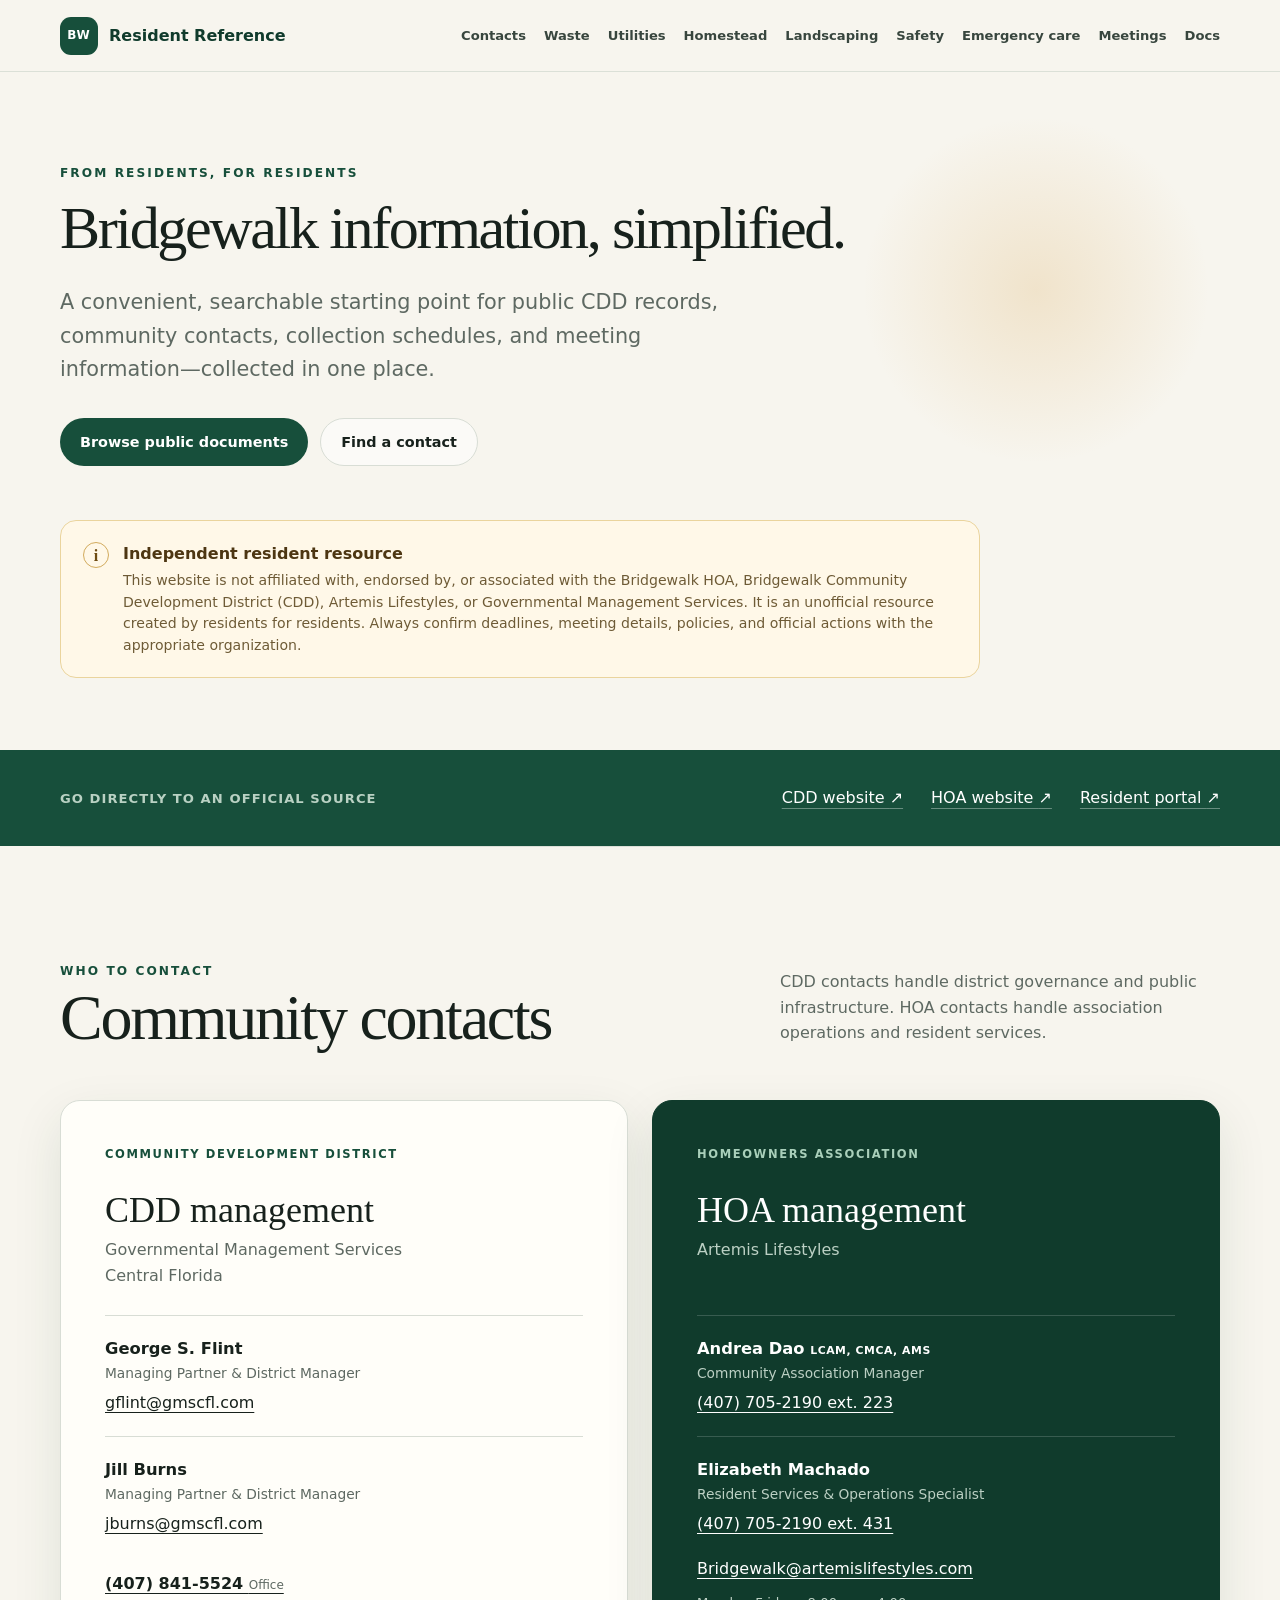
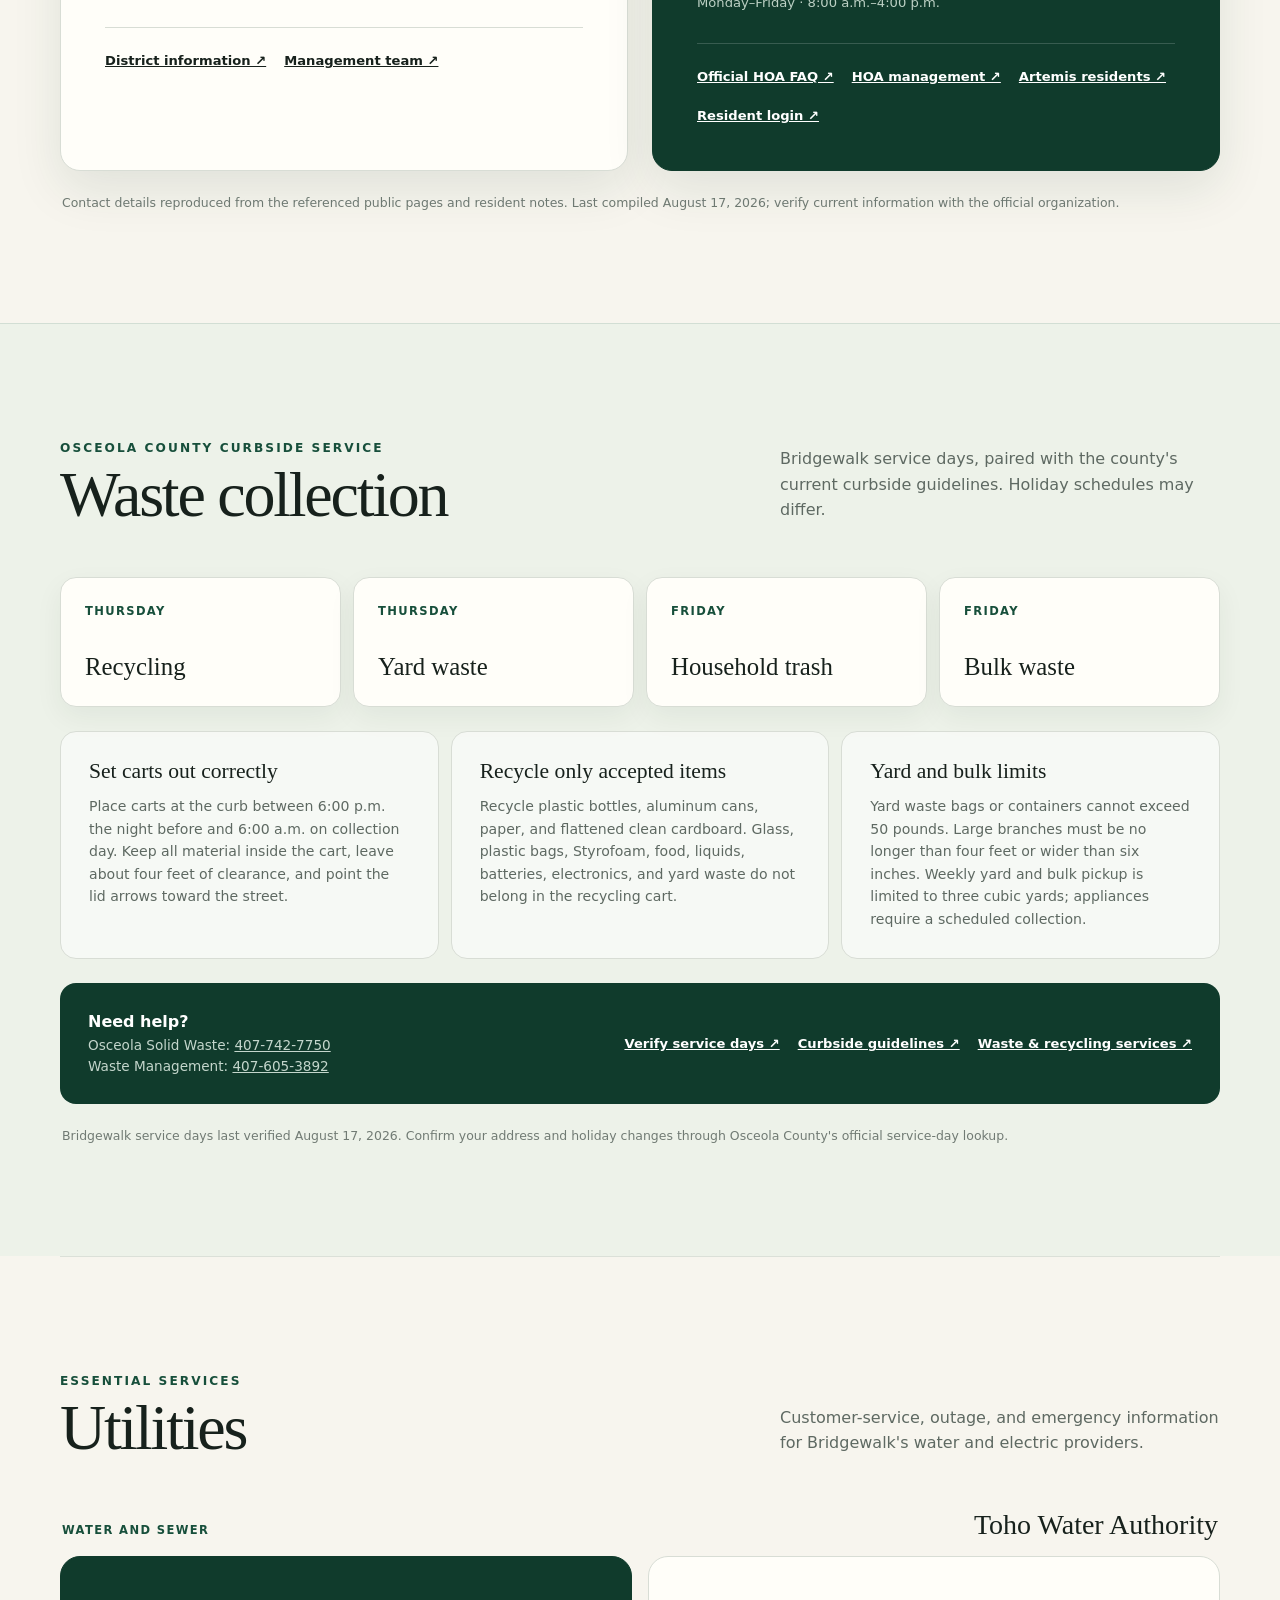
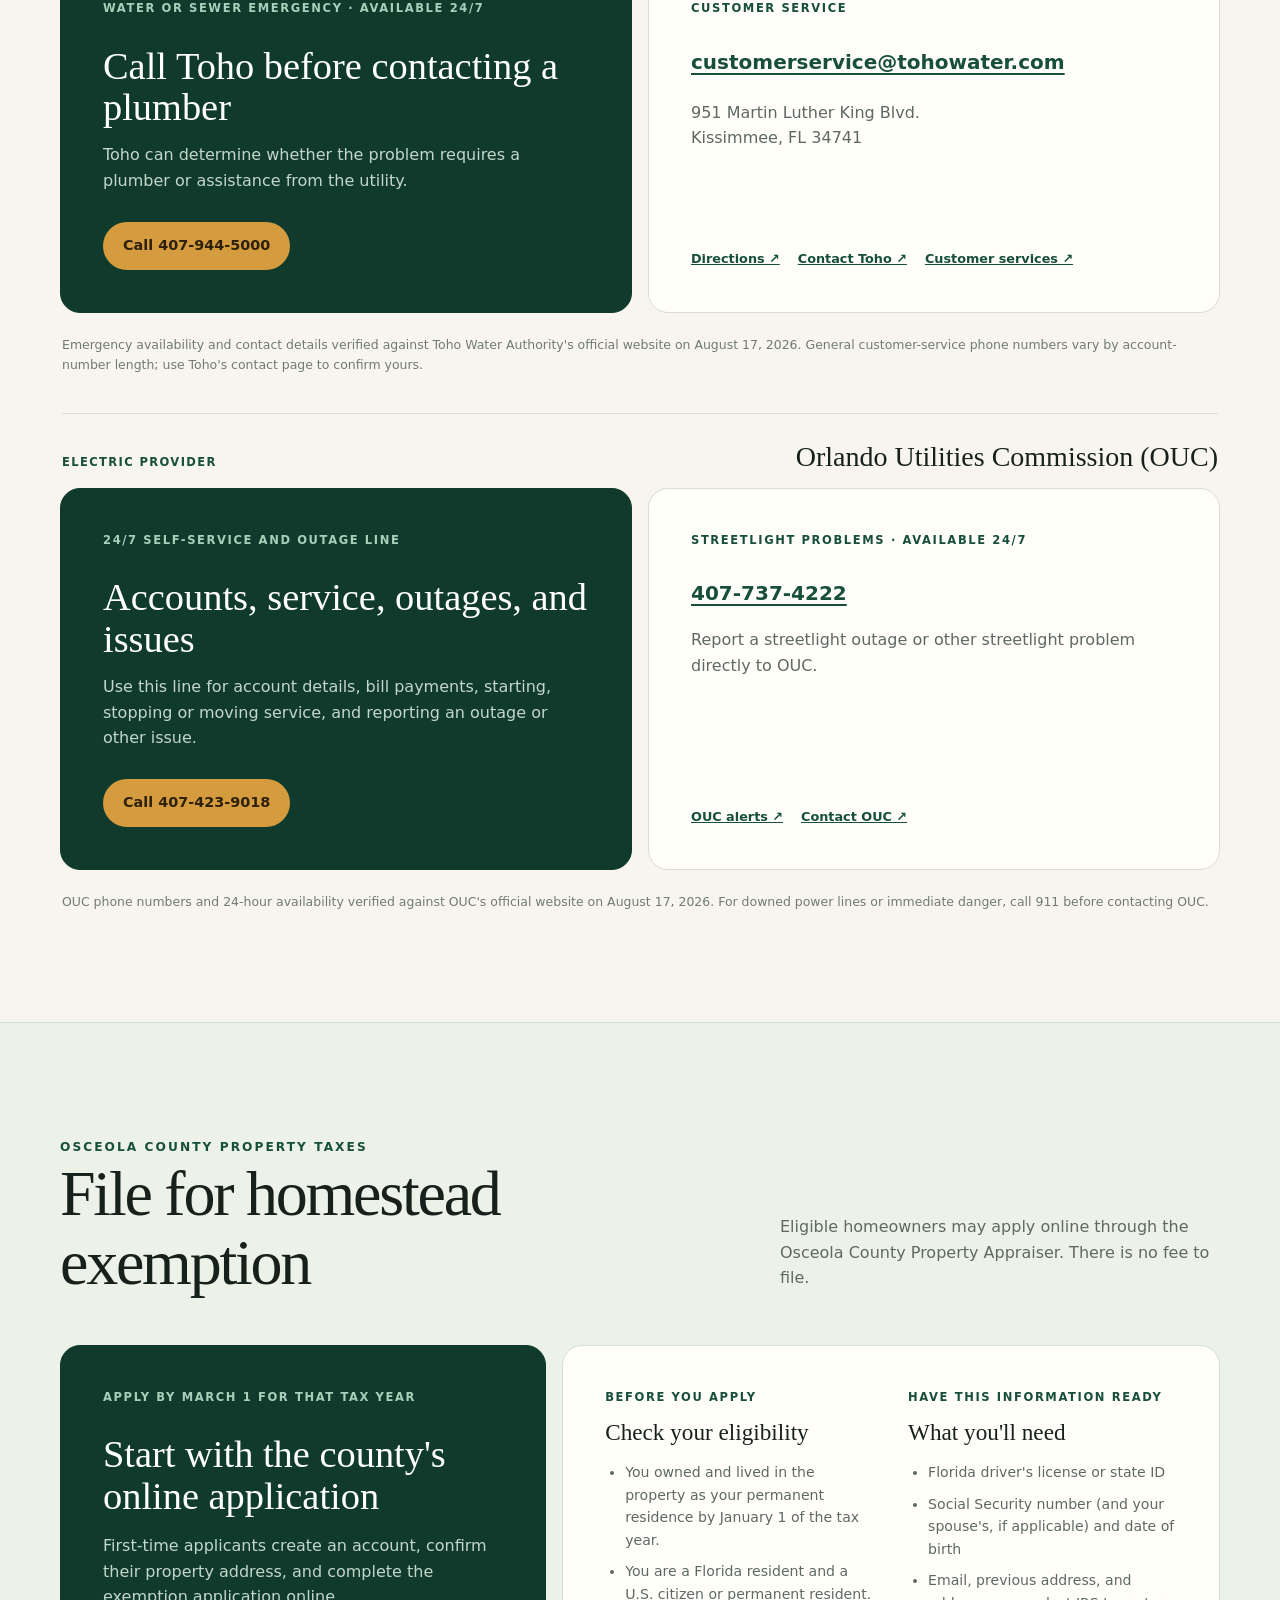
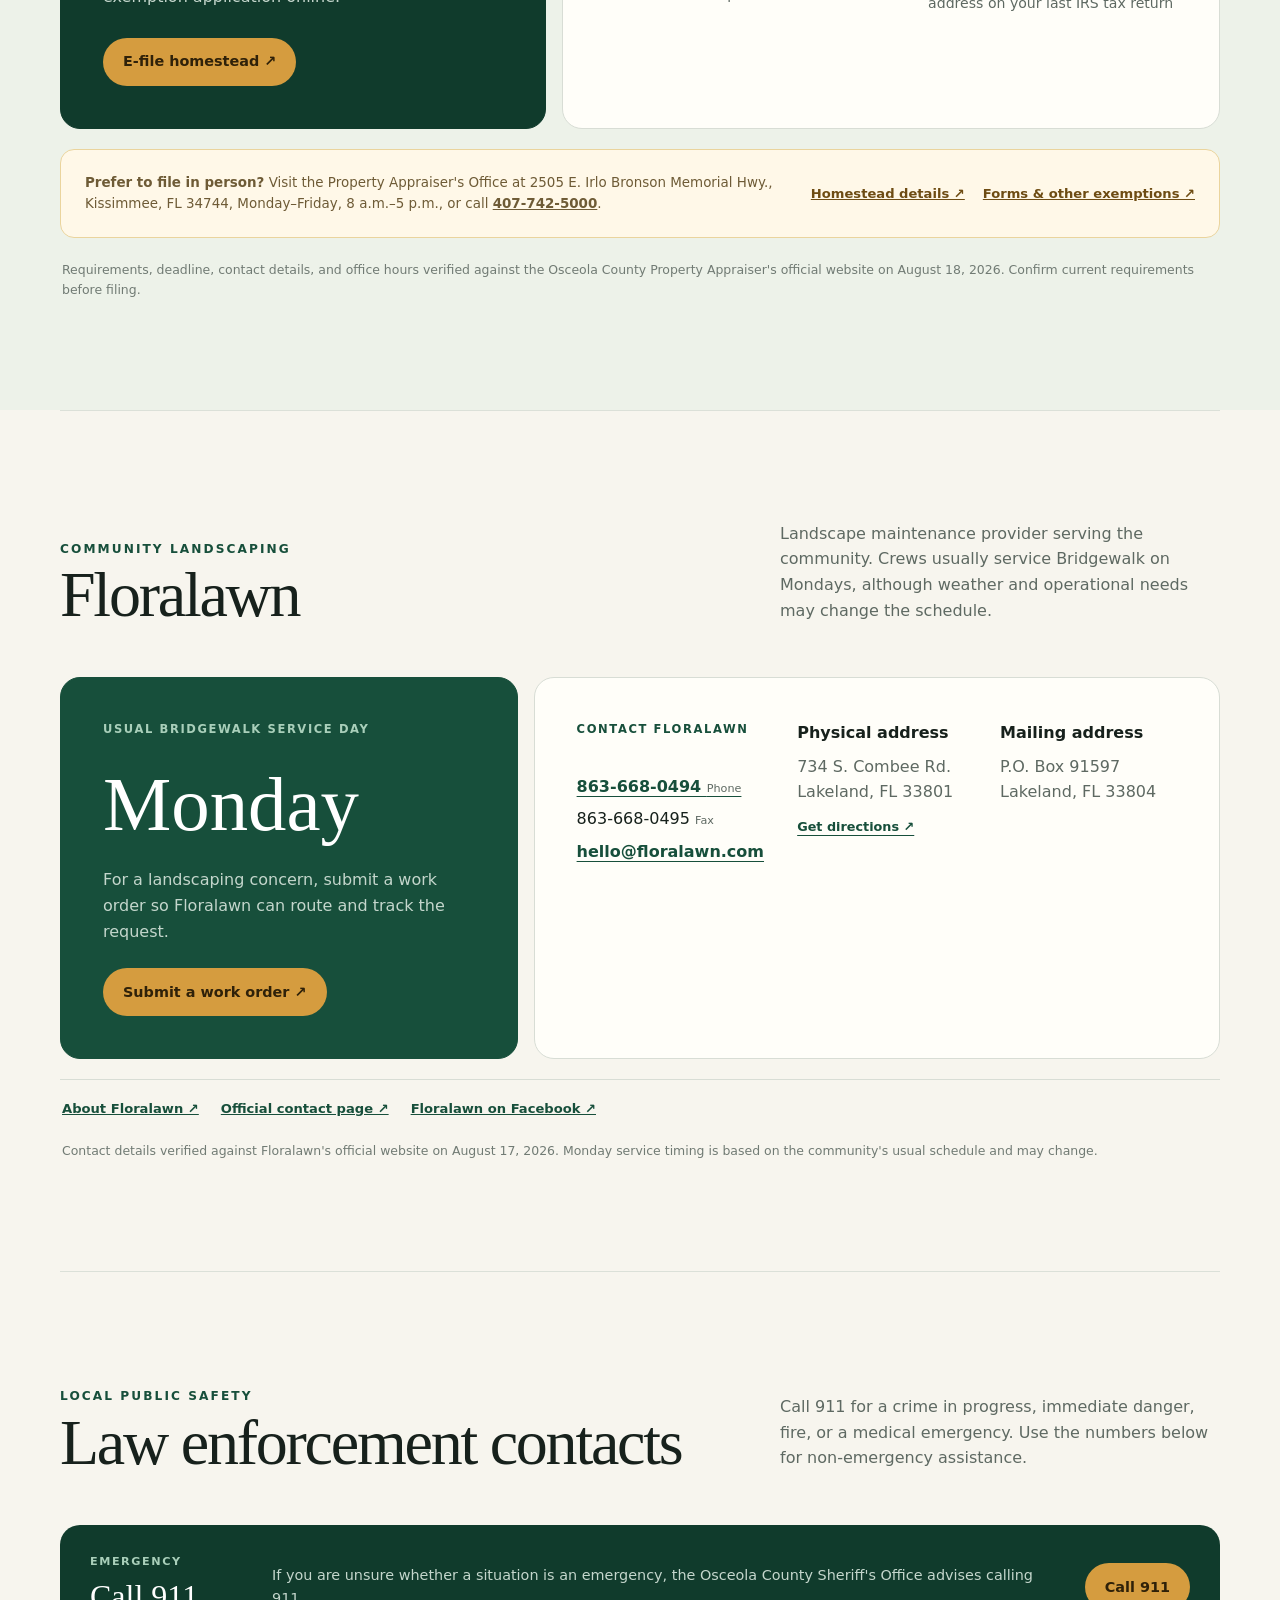
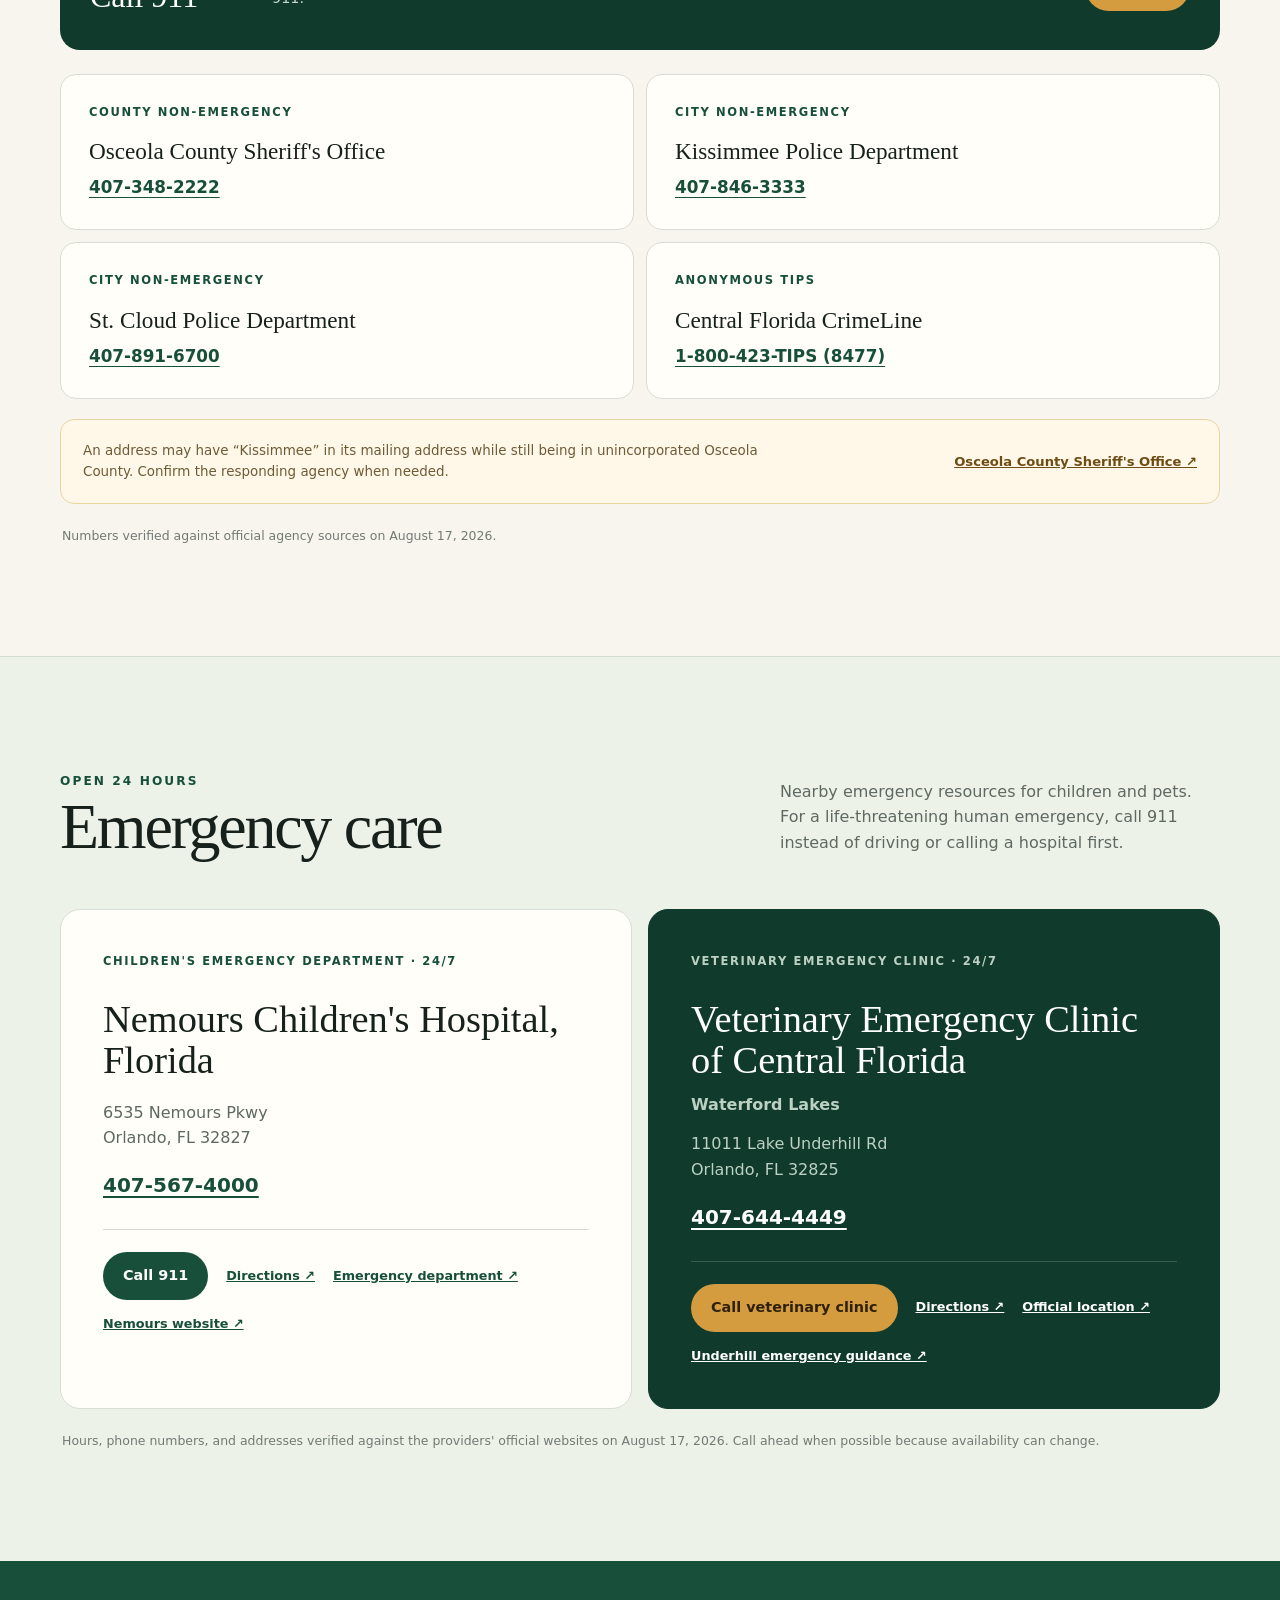
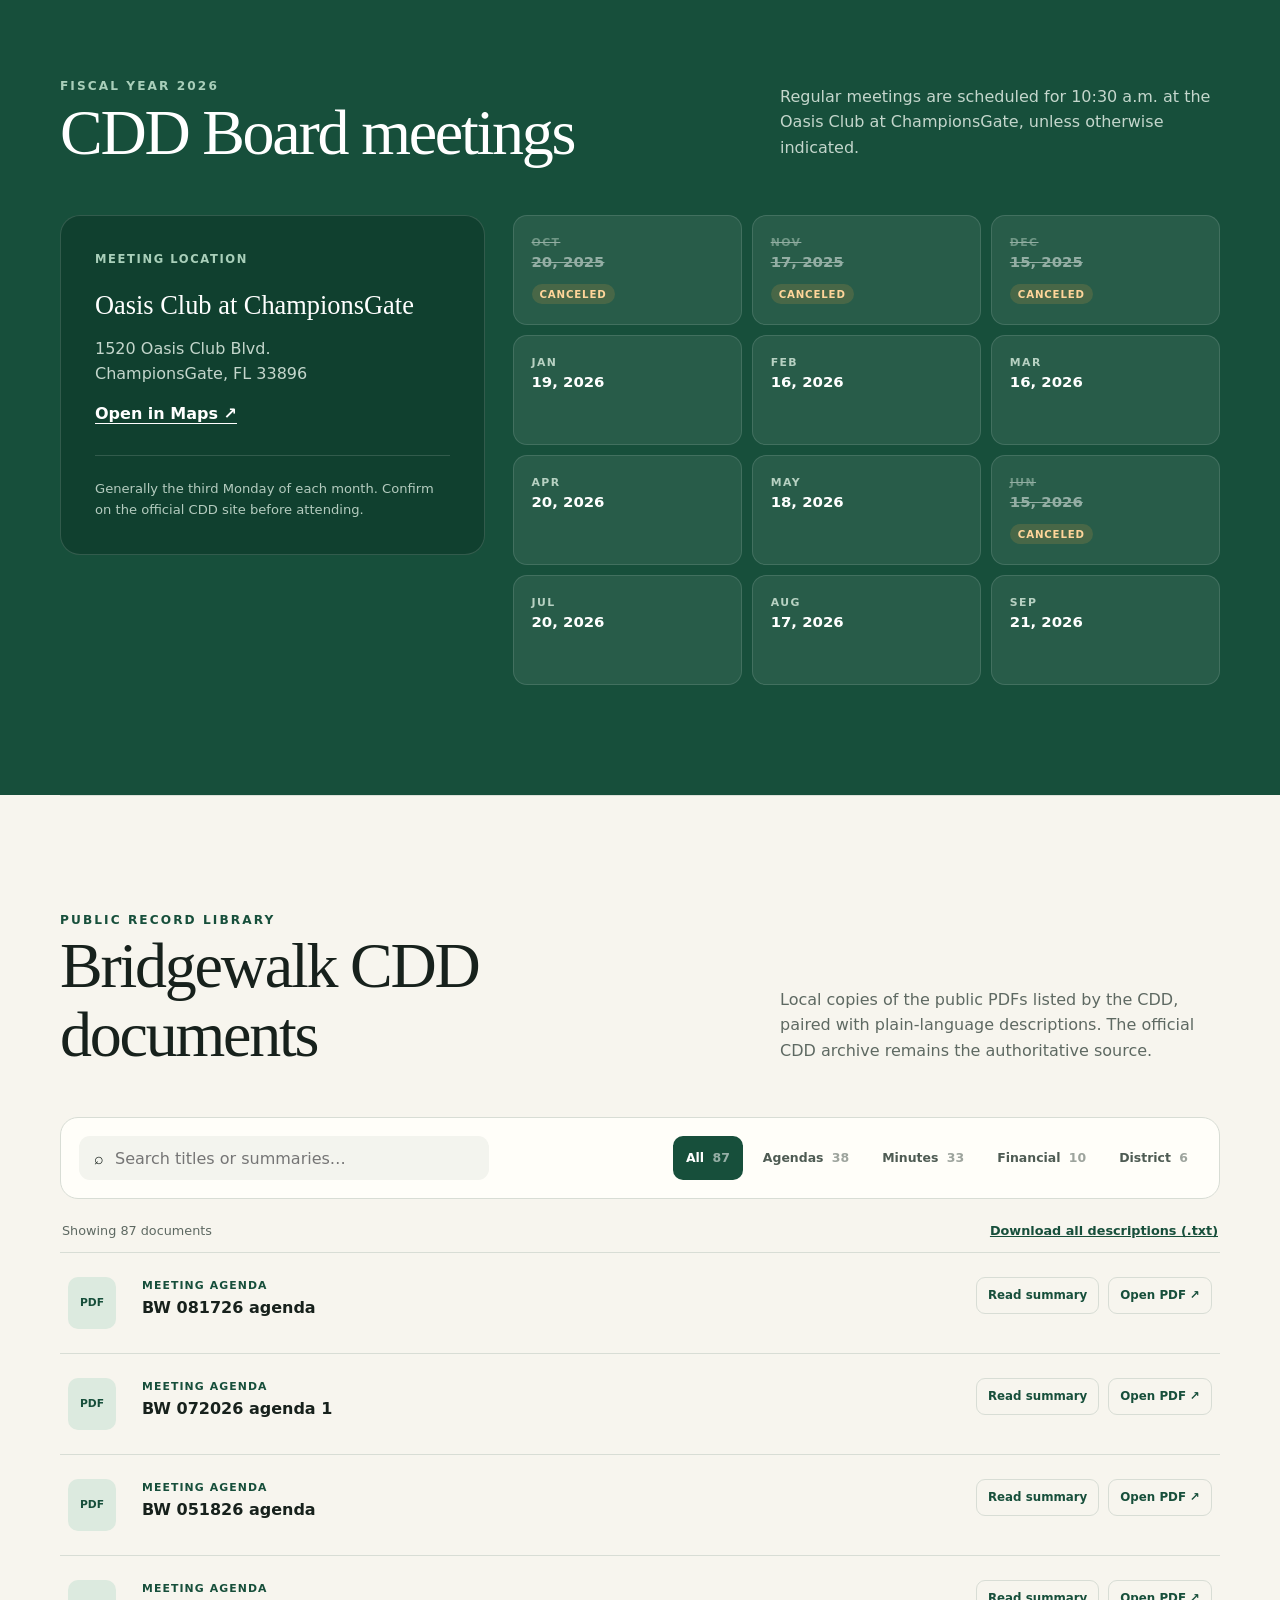
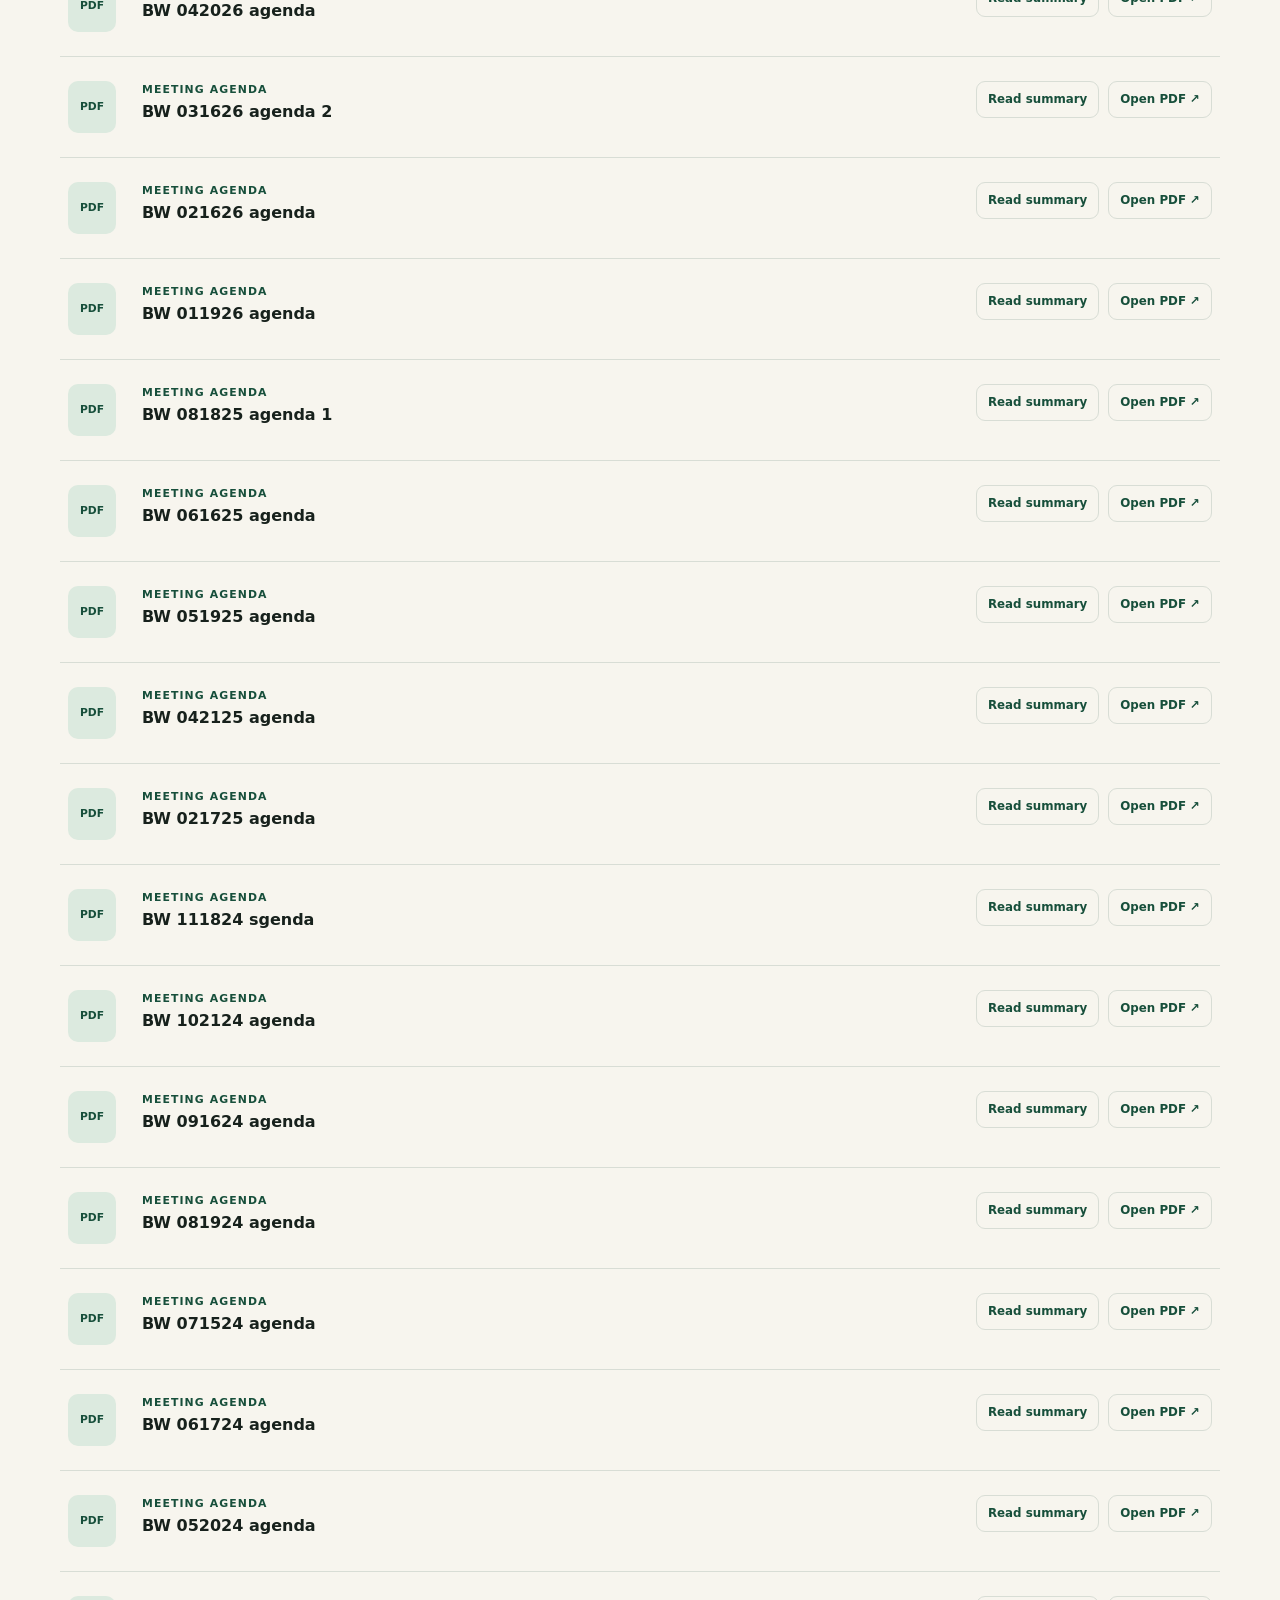
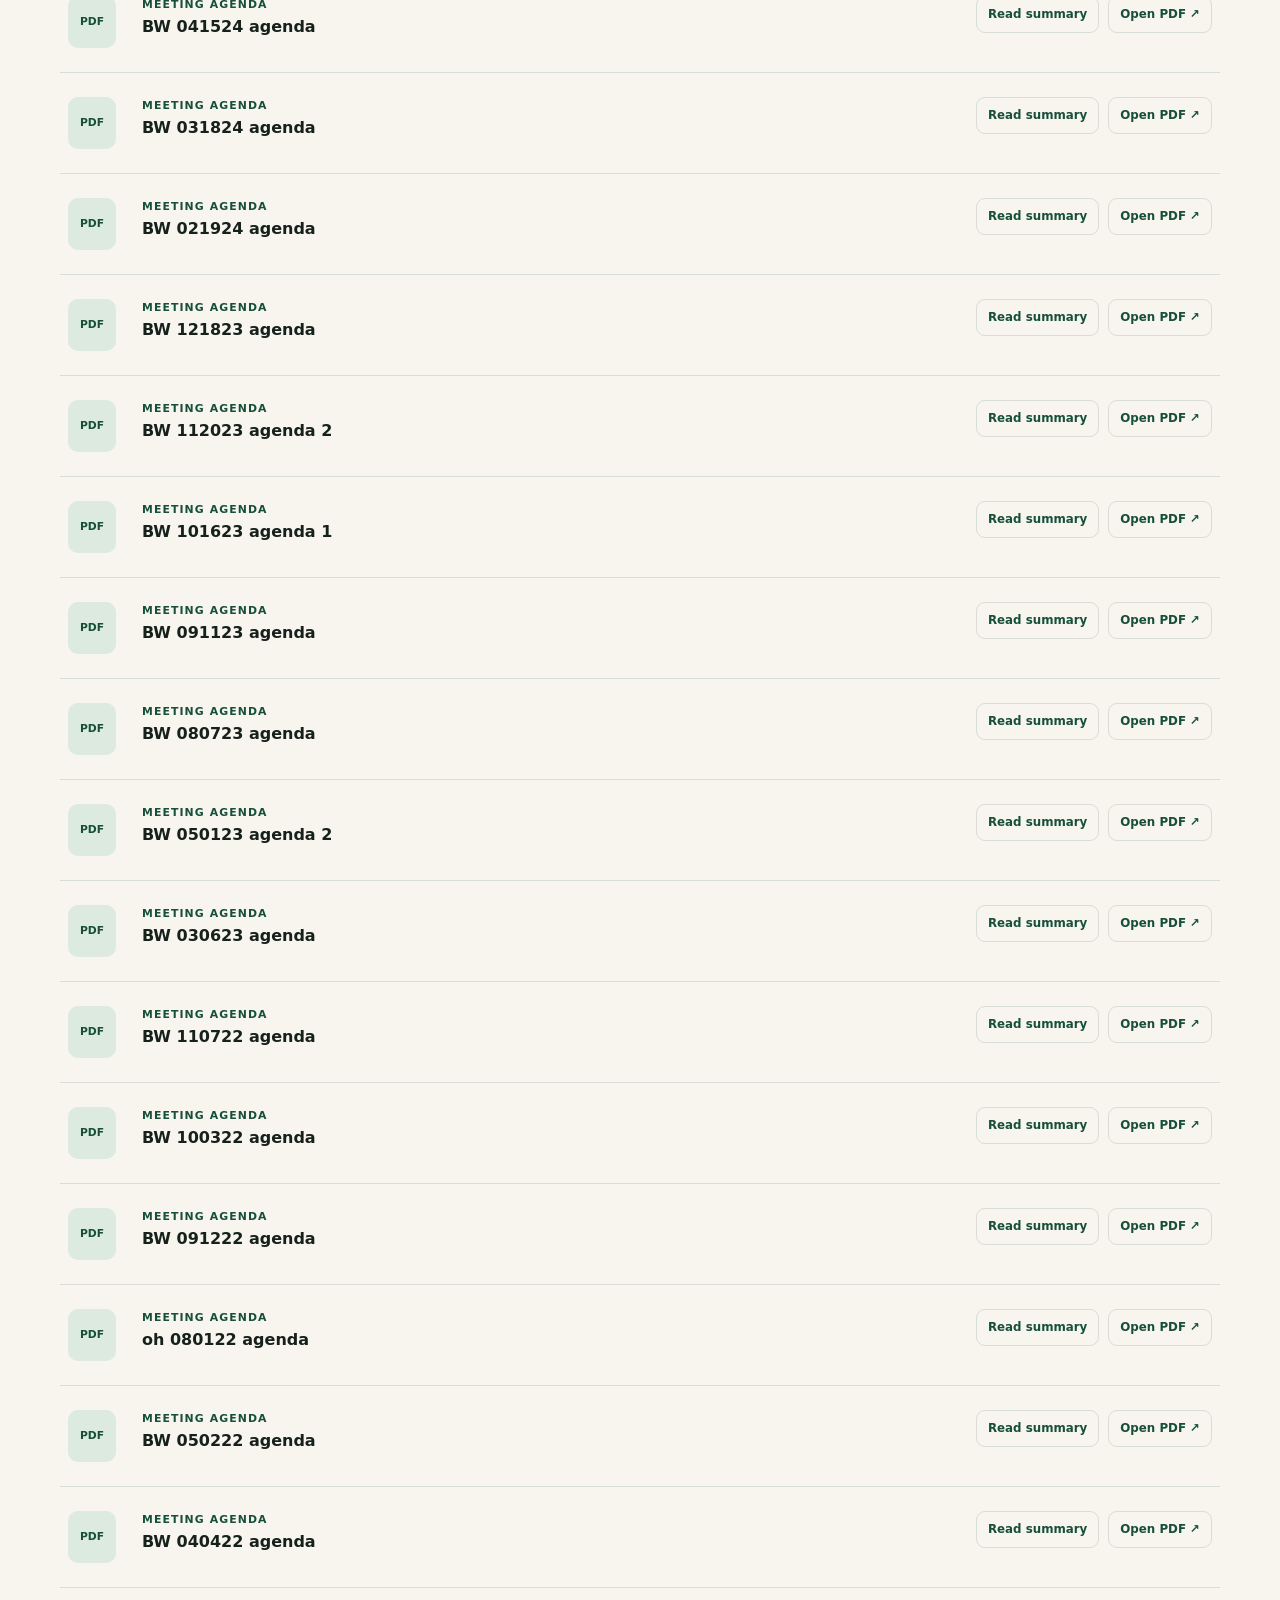
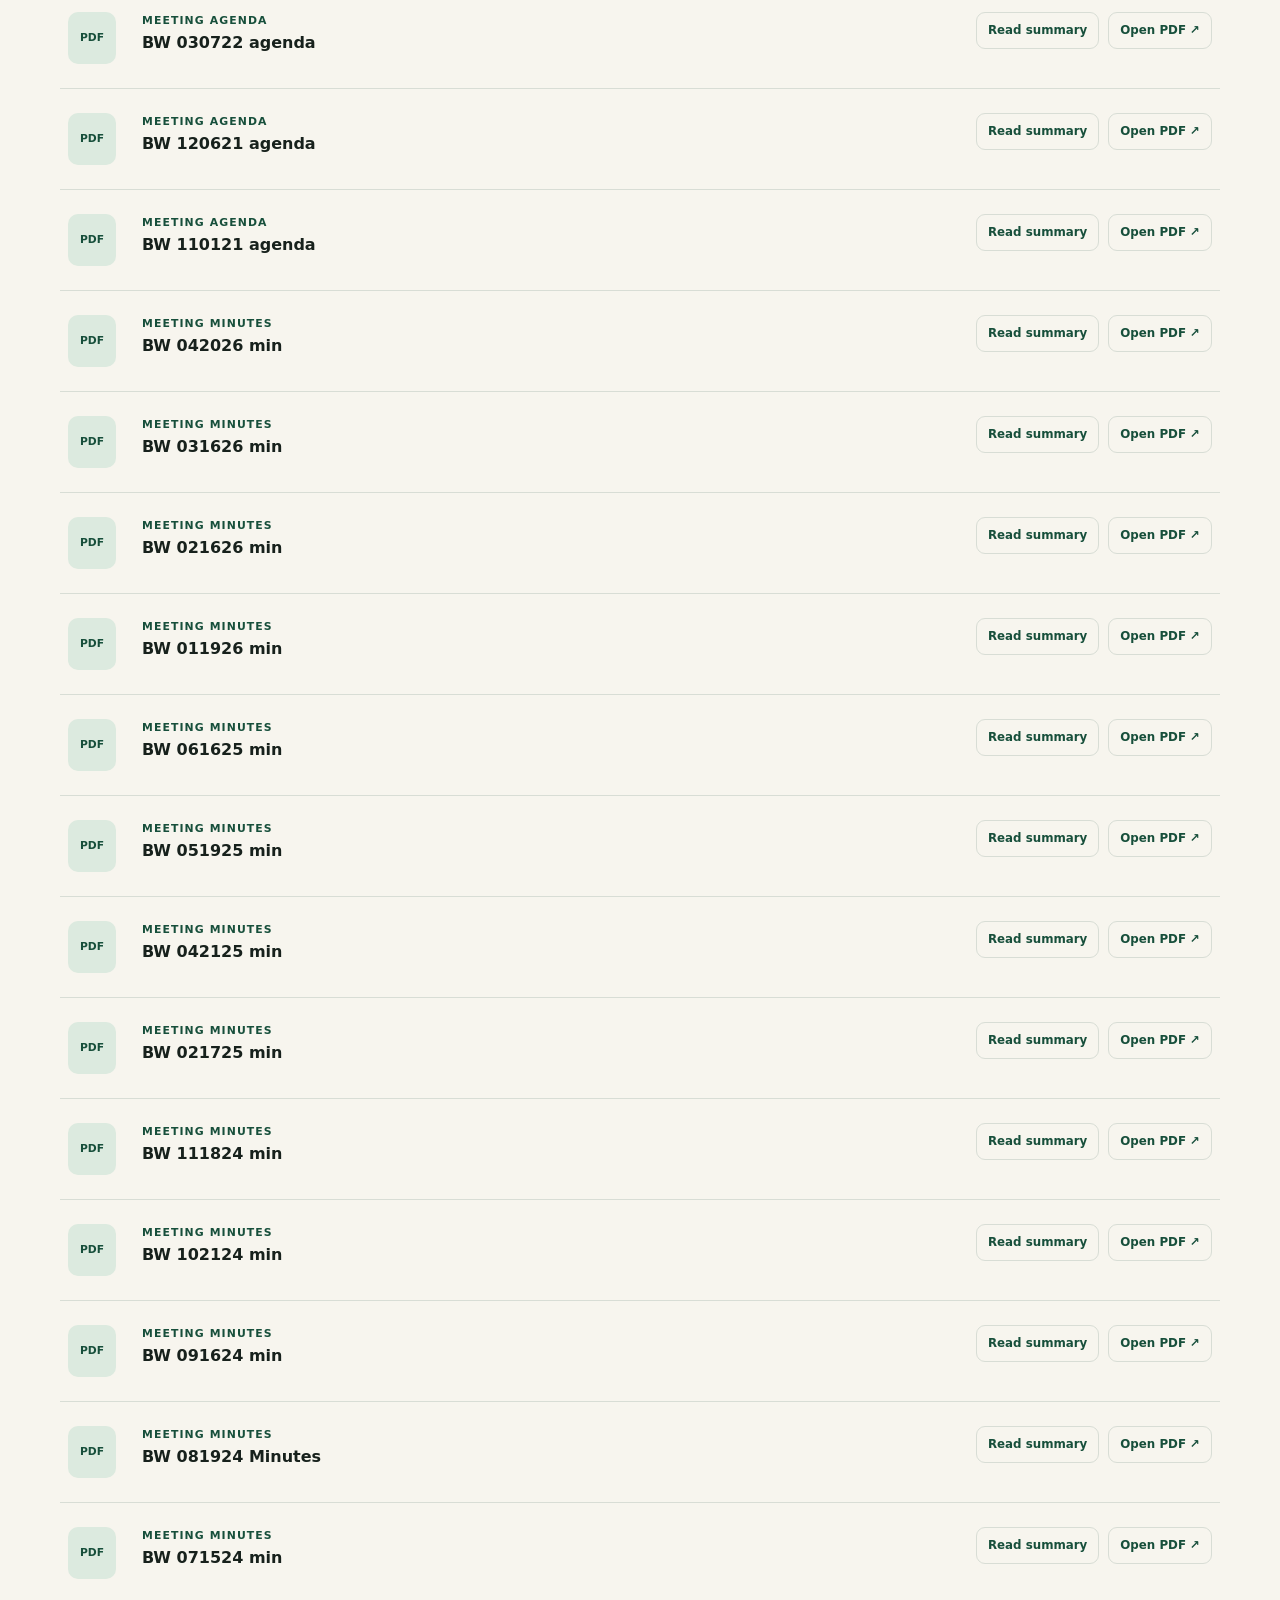
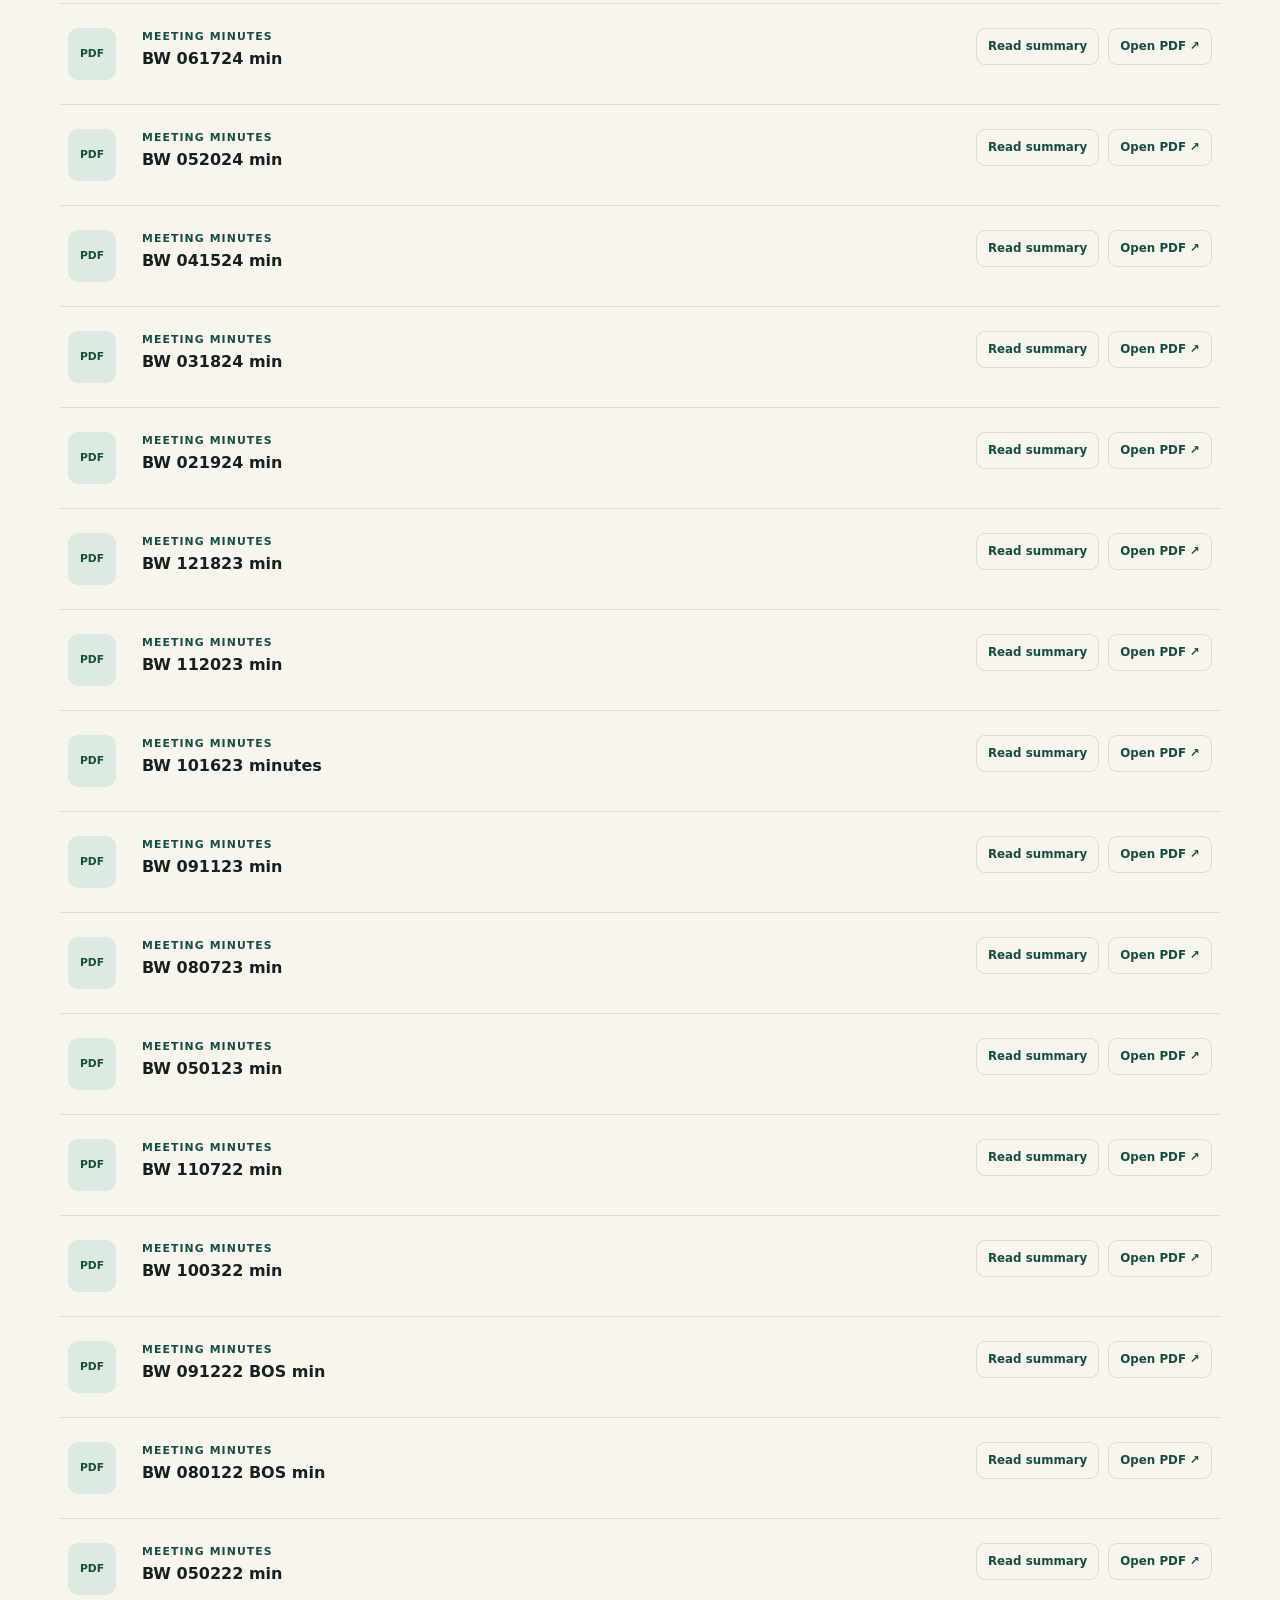
==== commit 85247f5e: "feat: add homestead filing guidance" ====
--- a/index.html
+++ b/index.html
@@ -24,6 +24,7 @@
         <a href="#contacts">Contacts</a>
         <a href="#waste">Waste</a>
         <a href="#utilities">Utilities</a>
+        <a href="#homestead">Homestead</a>
         <a href="#landscaping">Landscaping</a>
         <a href="#safety">Safety</a>
         <a href="#emergency-care">Emergency care</a>
@@ -227,6 +228,56 @@
           </article>
         </div>
         <p class="freshness-note">OUC phone numbers and 24-hour availability verified against OUC's official website on August 17, 2026. For downed power lines or immediate danger, call 911 before contacting OUC.</p>
+      </section>
+
+      <section id="homestead" class="content-section homestead-section">
+        <div class="section-shell">
+          <div class="section-heading">
+            <div>
+              <span class="eyebrow">Osceola County property taxes</span>
+              <h2>File for homestead exemption</h2>
+            </div>
+            <p>Eligible homeowners may apply online through the Osceola County Property Appraiser. There is no fee to file.</p>
+          </div>
+
+          <div class="homestead-layout">
+            <article class="homestead-action utility-emergency">
+              <span class="card-label">Apply by March 1 for that tax year</span>
+              <h3>Start with the county's online application</h3>
+              <p>First-time applicants create an account, confirm their property address, and complete the exemption application online.</p>
+              <a class="button button-primary" href="https://efile.property-appraiser.org/" target="_blank" rel="noopener">E-file homestead ↗</a>
+            </article>
+
+            <article class="homestead-checklist">
+              <div>
+                <span class="card-label">Before you apply</span>
+                <h3>Check your eligibility</h3>
+                <ul>
+                  <li>You owned and lived in the property as your permanent residence by January 1 of the tax year.</li>
+                  <li>You are a Florida resident and a U.S. citizen or permanent resident.</li>
+                </ul>
+              </div>
+              <div>
+                <span class="card-label">Have this information ready</span>
+                <h3>What you'll need</h3>
+                <ul>
+                  <li>Florida driver's license or state ID</li>
+                  <li>Social Security number (and your spouse's, if applicable) and date of birth</li>
+                  <li>Email, previous address, and address on your last IRS tax return</li>
+                </ul>
+              </div>
+            </article>
+          </div>
+
+          <div class="homestead-support">
+            <p><strong>Prefer to file in person?</strong> Visit the Property Appraiser's Office at 2505 E. Irlo Bronson Memorial Hwy., Kissimmee, FL 34744, Monday–Friday, 8 a.m.–5 p.m., or call <a href="tel:+14077425000">407-742-5000</a>.</p>
+            <div>
+              <a href="https://www.property-appraiser.org/all-exemptions/exemptions-homestead-exemption/" target="_blank" rel="noopener">Homestead details ↗</a>
+              <a href="https://www.property-appraiser.org/forms/" target="_blank" rel="noopener">Forms &amp; other exemptions ↗</a>
+            </div>
+          </div>
+          <p class="freshness-note">Requirements, deadline, contact details, and office hours verified against the Osceola County Property Appraiser's official website on August 18, 2026. Confirm current requirements before filing.</p>
+        </div>
       </section>
 
       <section id="landscaping" class="section-shell content-section landscaping-section">
--- a/styles.css
+++ b/styles.css
@@ -123,7 +123,7 @@
 .waste-links a { color: white; font-size: .82rem; font-weight: 750; }
 .waste-actions + .freshness-note { margin-bottom: 0; }
 
-.utilities-section, .landscaping-section, .safety-section, .emergency-care-section { scroll-margin-top: 72px; }
+.utilities-section, .homestead-section, .landscaping-section, .safety-section, .emergency-care-section { scroll-margin-top: 72px; }
 .utility-provider-heading { display: flex; justify-content: space-between; align-items: baseline; gap: 24px; margin: 38px 2px 16px; padding-top: 28px; border-top: 1px solid var(--line); }
 .section-heading + .utility-provider-heading { margin-top: 0; padding-top: 0; border-top: 0; }
 .utility-provider-heading span { color: var(--green); font-size: .72rem; font-weight: 800; letter-spacing: .12em; text-transform: uppercase; }
@@ -141,6 +141,20 @@
 .utility-contact address { margin-top: 22px; color: var(--muted); font-style: normal; }
 .utility-links { display: flex; flex-wrap: wrap; gap: 18px; margin-top: auto; padding-top: 28px; }
 .utility-links a { color: var(--green); font-size: .8rem; font-weight: 750; }
+.homestead-section { background: #edf2e9; }
+.homestead-layout { display: grid; grid-template-columns: .85fr 1.15fr; gap: 16px; }
+.homestead-checklist { padding: clamp(28px, 4vw, 42px); border: 1px solid var(--line); border-radius: var(--radius); }
+.homestead-action h3 { margin-bottom: 16px; }
+.homestead-checklist { display: grid; grid-template-columns: 1fr 1fr; gap: 34px; background: var(--white); }
+.homestead-checklist .card-label { display: block; margin-bottom: 14px; }
+.homestead-checklist h3 { margin-bottom: 16px; font-size: 1.45rem; }
+.homestead-checklist ul { margin: 0; padding-left: 20px; color: var(--muted); font-size: .88rem; }
+.homestead-checklist li + li { margin-top: 9px; }
+.homestead-support { display: flex; justify-content: space-between; align-items: center; gap: 32px; margin-top: 20px; padding: 22px 24px; background: #fff8e8; border: 1px solid #ead49d; border-radius: 14px; }
+.homestead-support p { max-width: 690px; margin: 0; color: #6e5b36; font-size: .84rem; }
+.homestead-support p a { font-weight: 750; }
+.homestead-support > div { display: flex; flex: 0 0 auto; flex-wrap: wrap; gap: 18px; }
+.homestead-support > div a { color: #6e4c13; font-size: .82rem; font-weight: 750; }
 .landscaping-layout { display: grid; grid-template-columns: .8fr 1.2fr; gap: 16px; }
 .service-day-card, .landscaping-contact { padding: clamp(28px, 4vw, 42px); border: 1px solid var(--line); border-radius: var(--radius); }
 .service-day-card { display: flex; flex-direction: column; align-items: flex-start; color: white; background: var(--green); border-color: var(--green); }
@@ -252,10 +266,11 @@
 .privacy-content a { color: var(--green); font-weight: 700; text-underline-offset: 4px; }
 
 @media (max-width: 880px) {
-  .section-heading, .contact-grid, .meeting-layout, .waste-guidance, .utility-layout, .landscaping-layout, .care-grid { grid-template-columns: 1fr; }
+  .section-heading, .contact-grid, .meeting-layout, .waste-guidance, .utility-layout, .homestead-layout, .landscaping-layout, .care-grid { grid-template-columns: 1fr; }
   .section-heading { gap: 18px; }
   .collection-schedule { grid-template-columns: repeat(2, 1fr); }
   .waste-actions { align-items: flex-start; flex-direction: column; }
+  .homestead-support { align-items: flex-start; flex-direction: column; }
   .emergency-callout { grid-template-columns: 1fr; gap: 18px; }
   .emergency-callout .button { width: fit-content; }
   .landscaping-contact { grid-template-columns: 1fr; }
@@ -278,6 +293,7 @@
   .collection-schedule li { min-height: 112px; padding: 18px; }
   .collection-schedule strong { font-size: 1.25rem; }
   .waste-actions { padding: 22px; }
+  .homestead-checklist { grid-template-columns: 1fr; }
   .safety-grid { grid-template-columns: 1fr; }
   .safety-note { align-items: flex-start; flex-direction: column; gap: 12px; }
   .meeting-list { grid-template-columns: repeat(2, 1fr); }
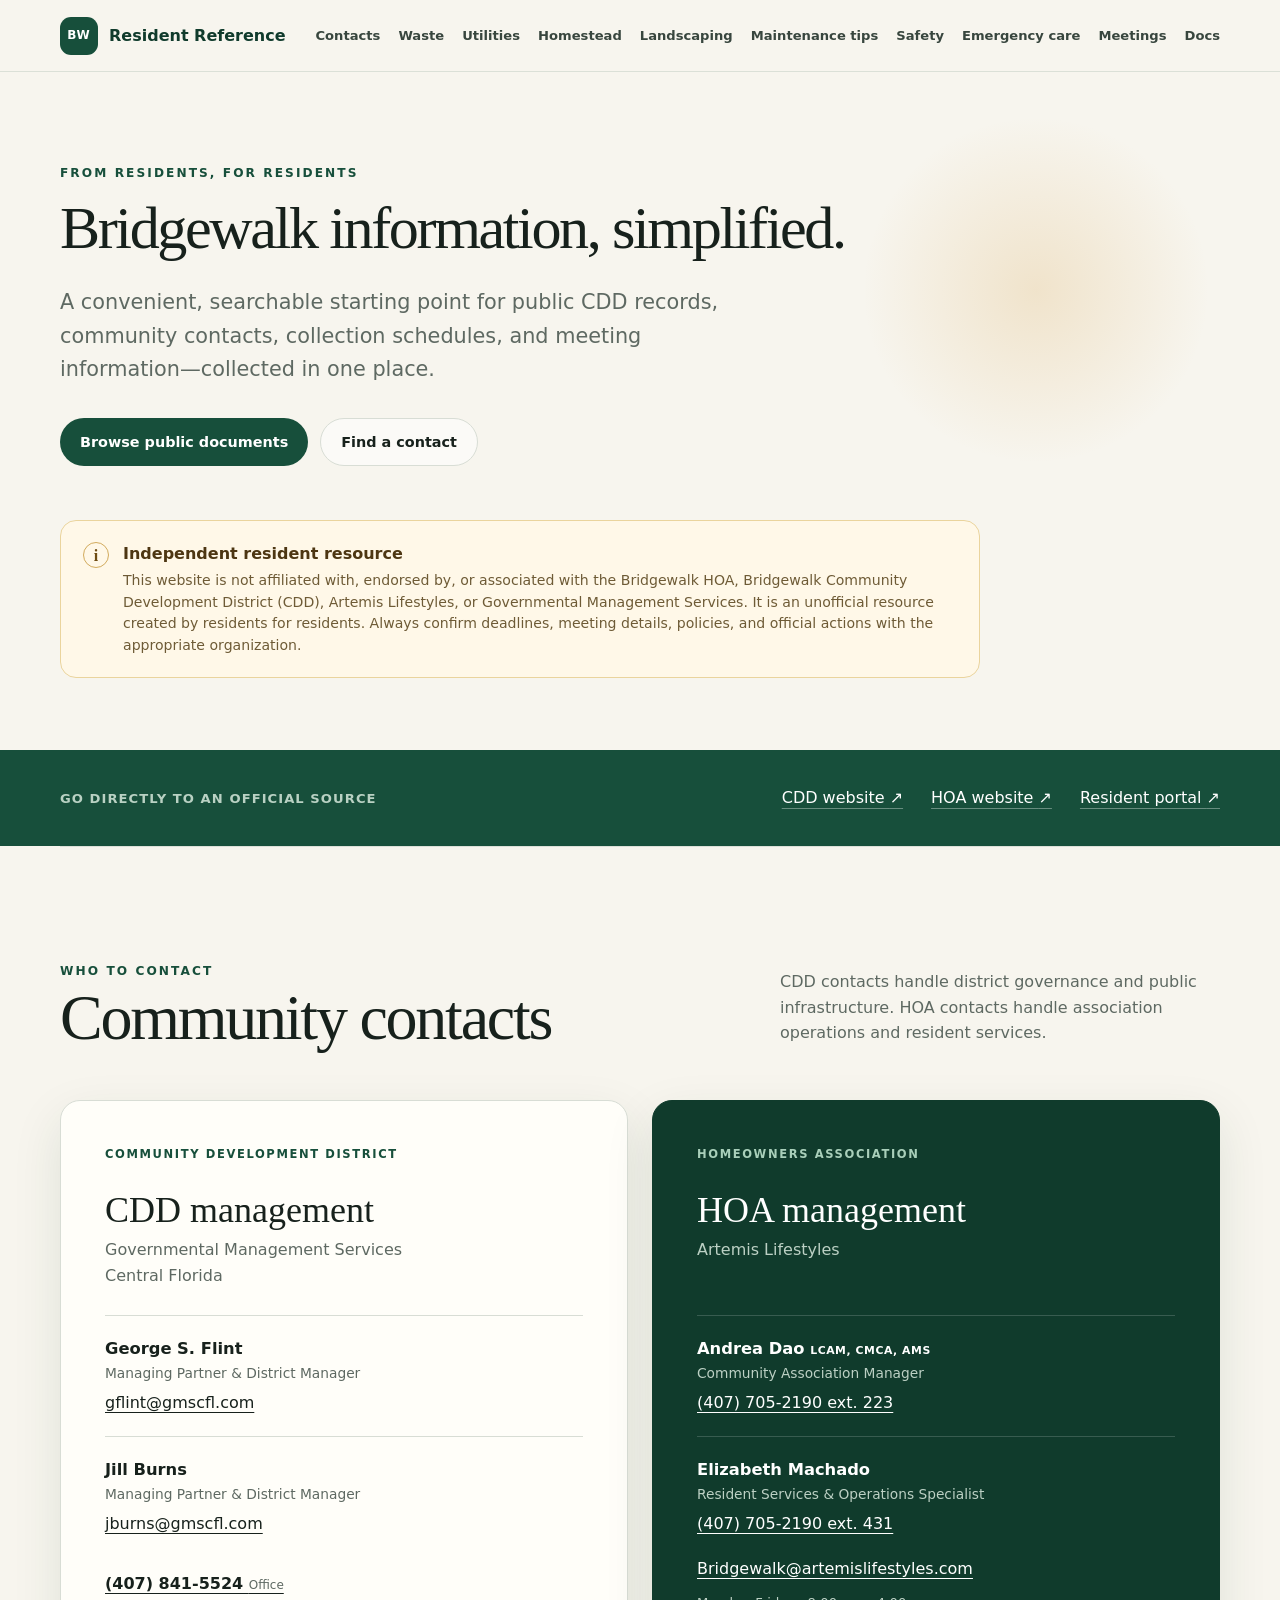
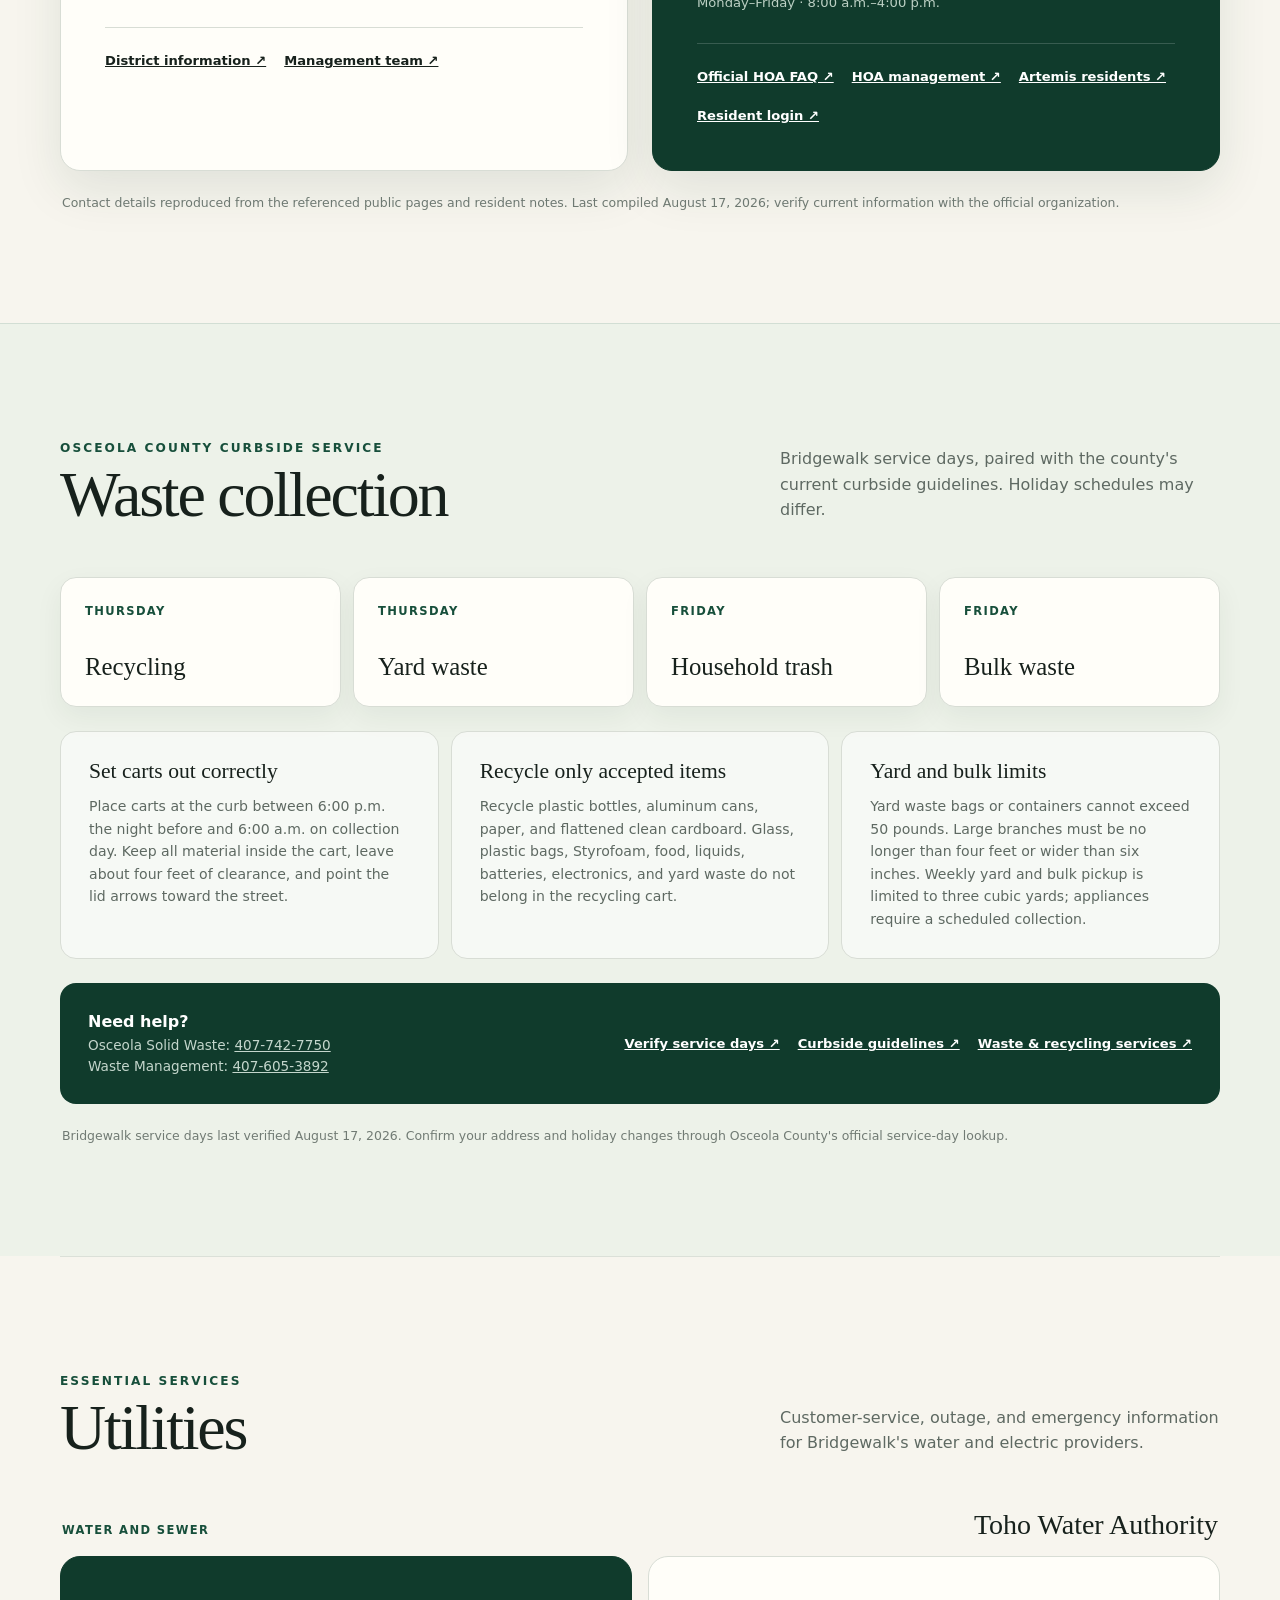
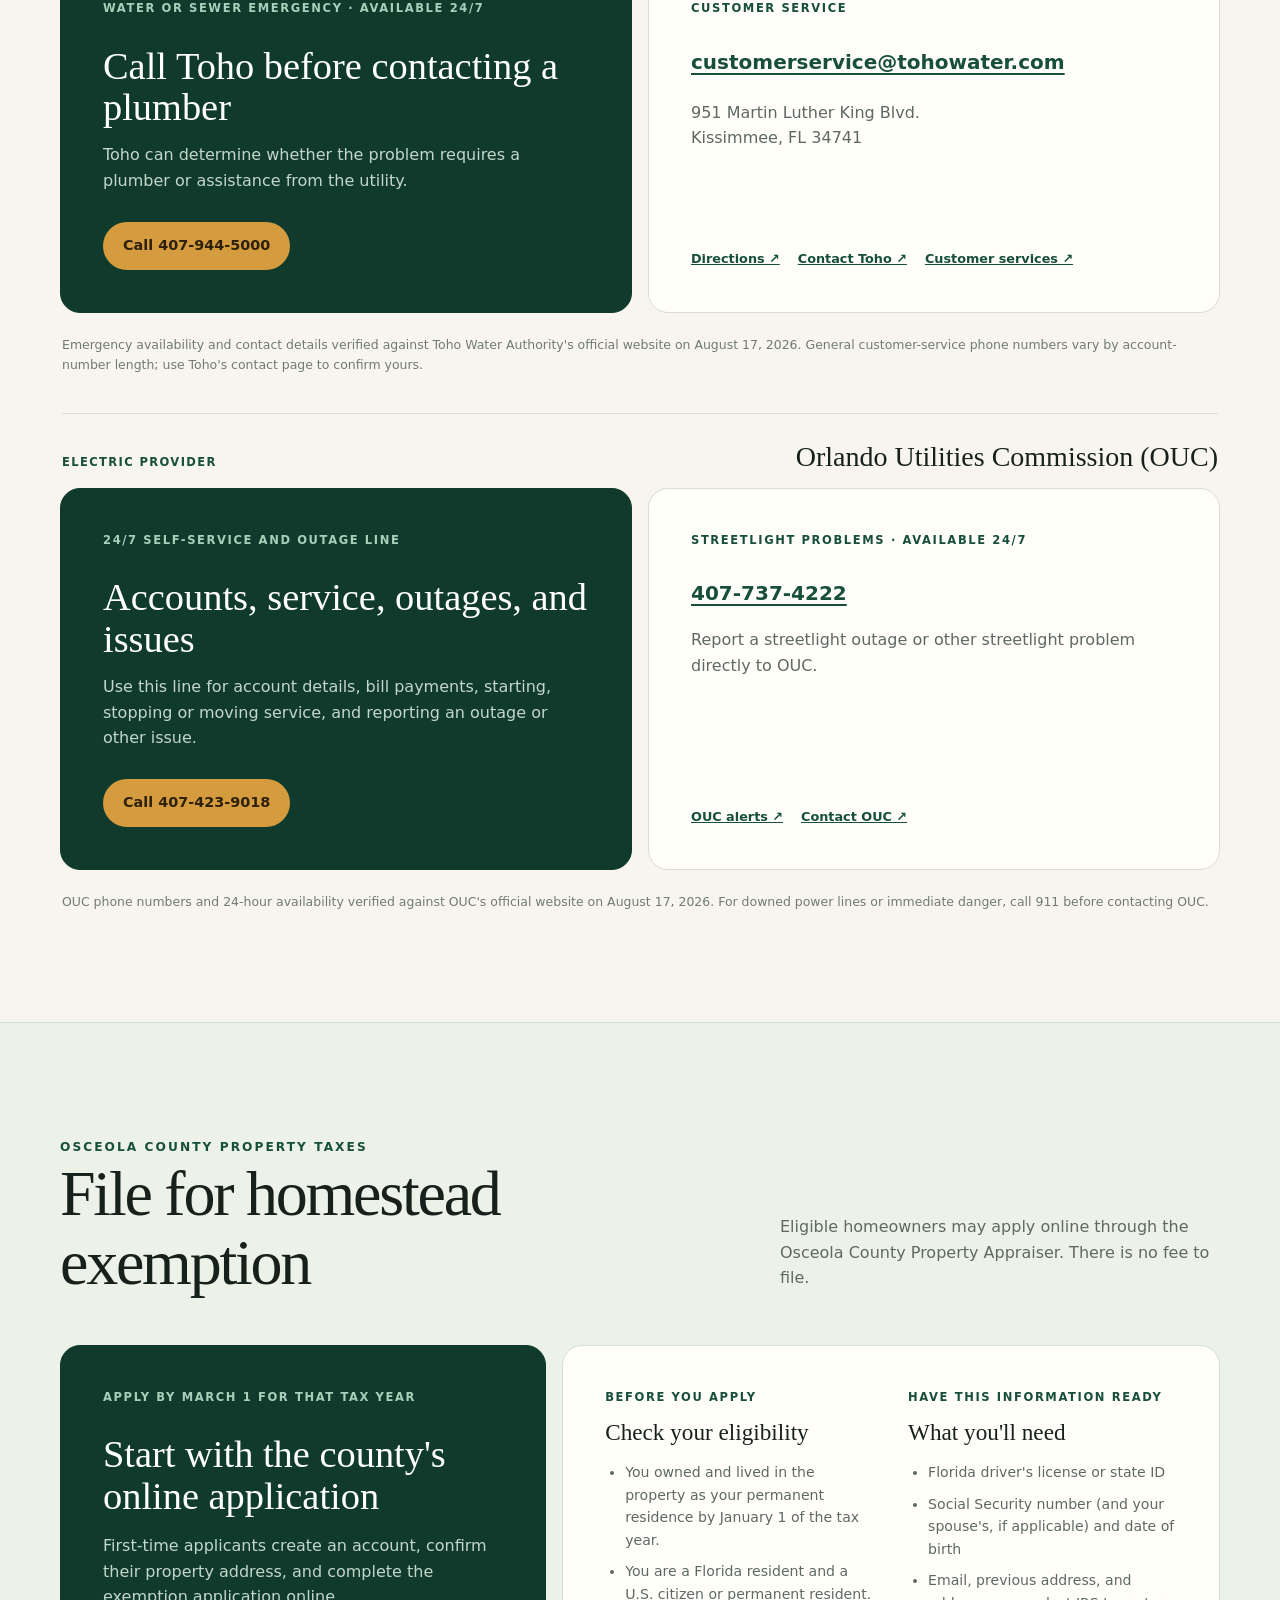
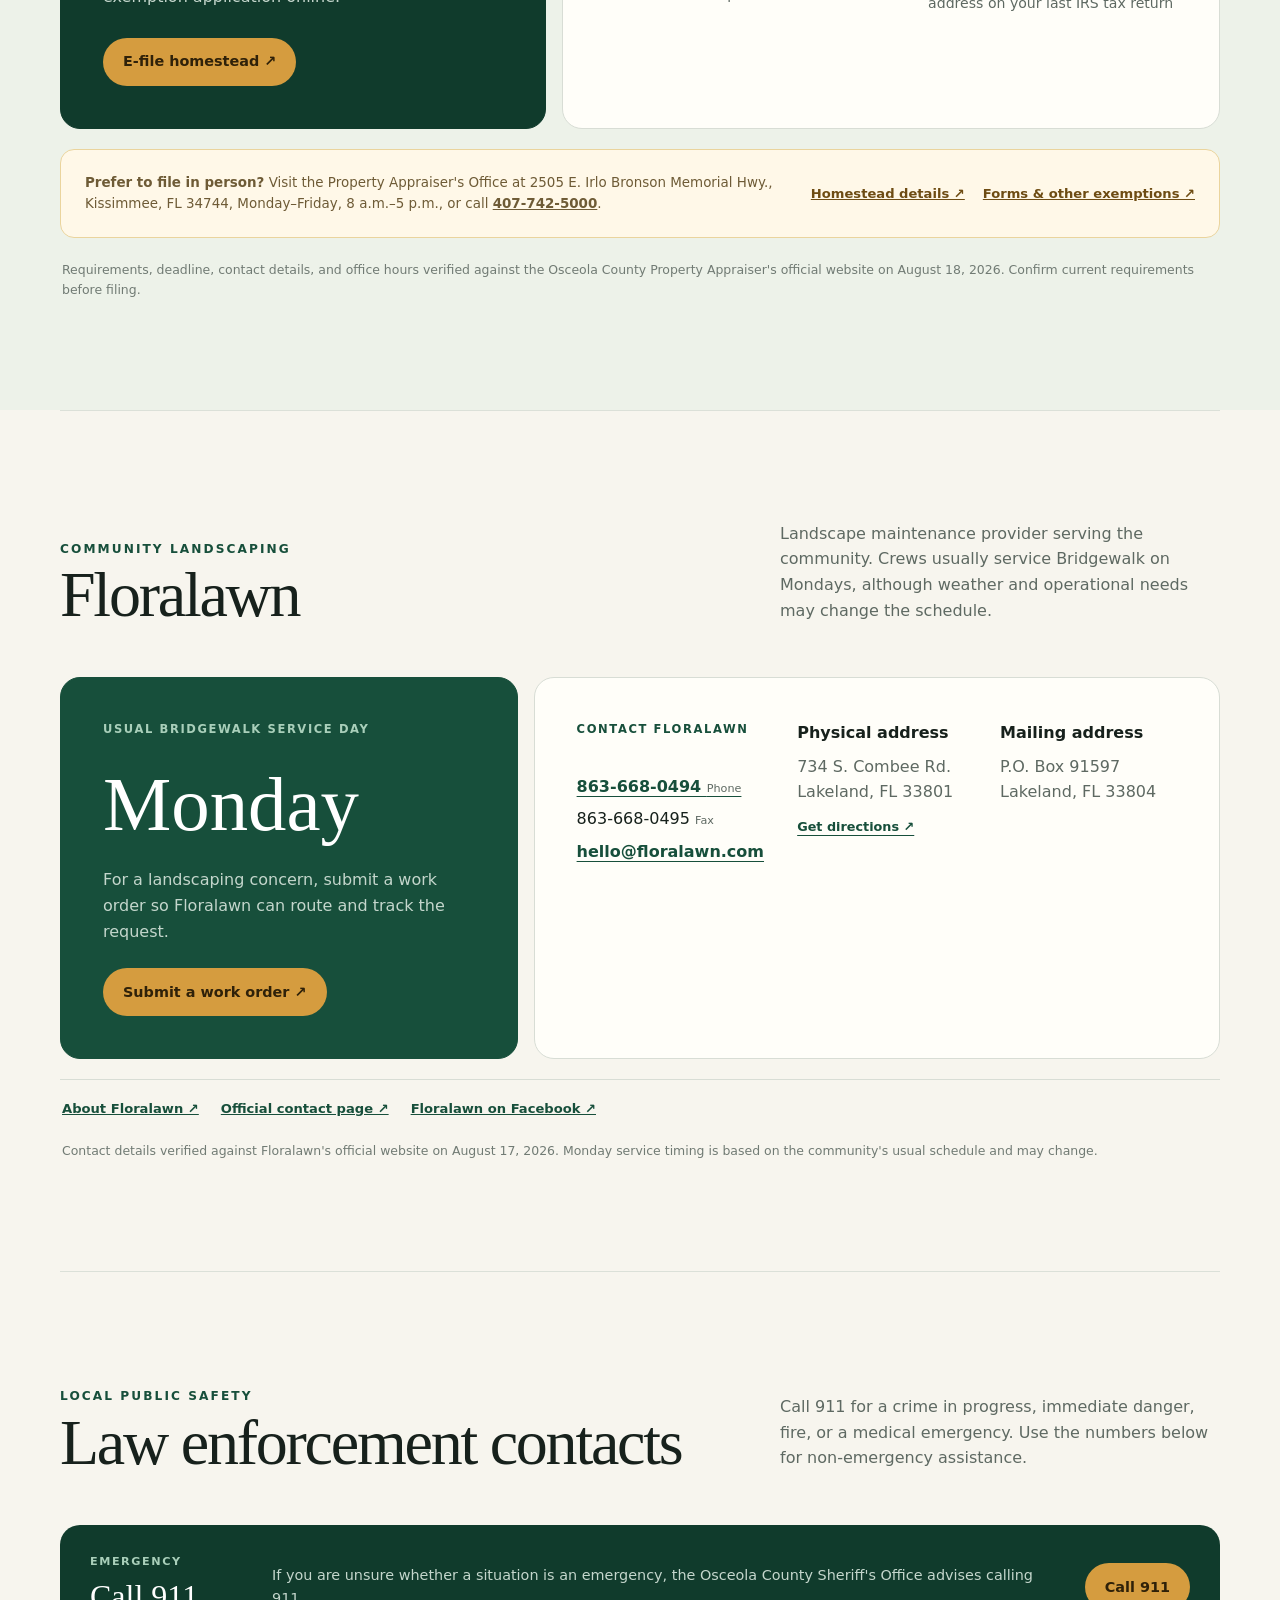
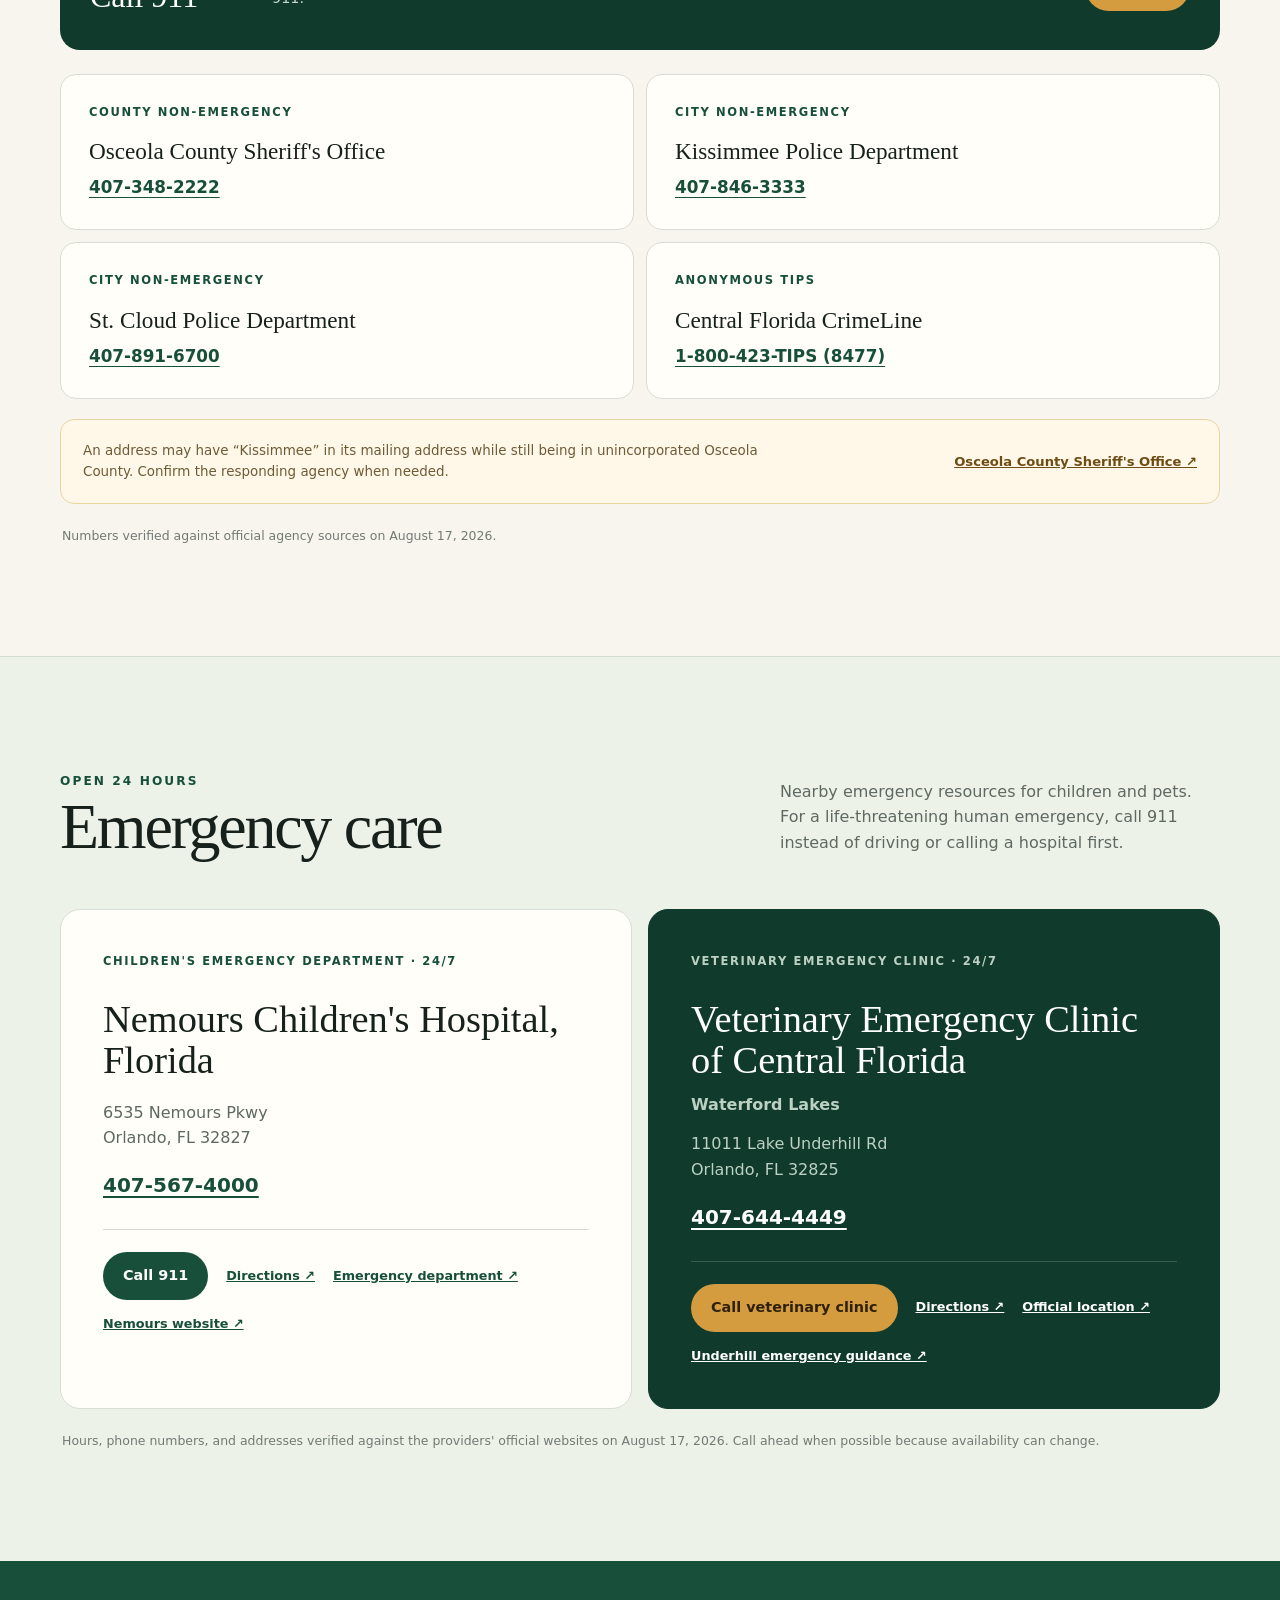
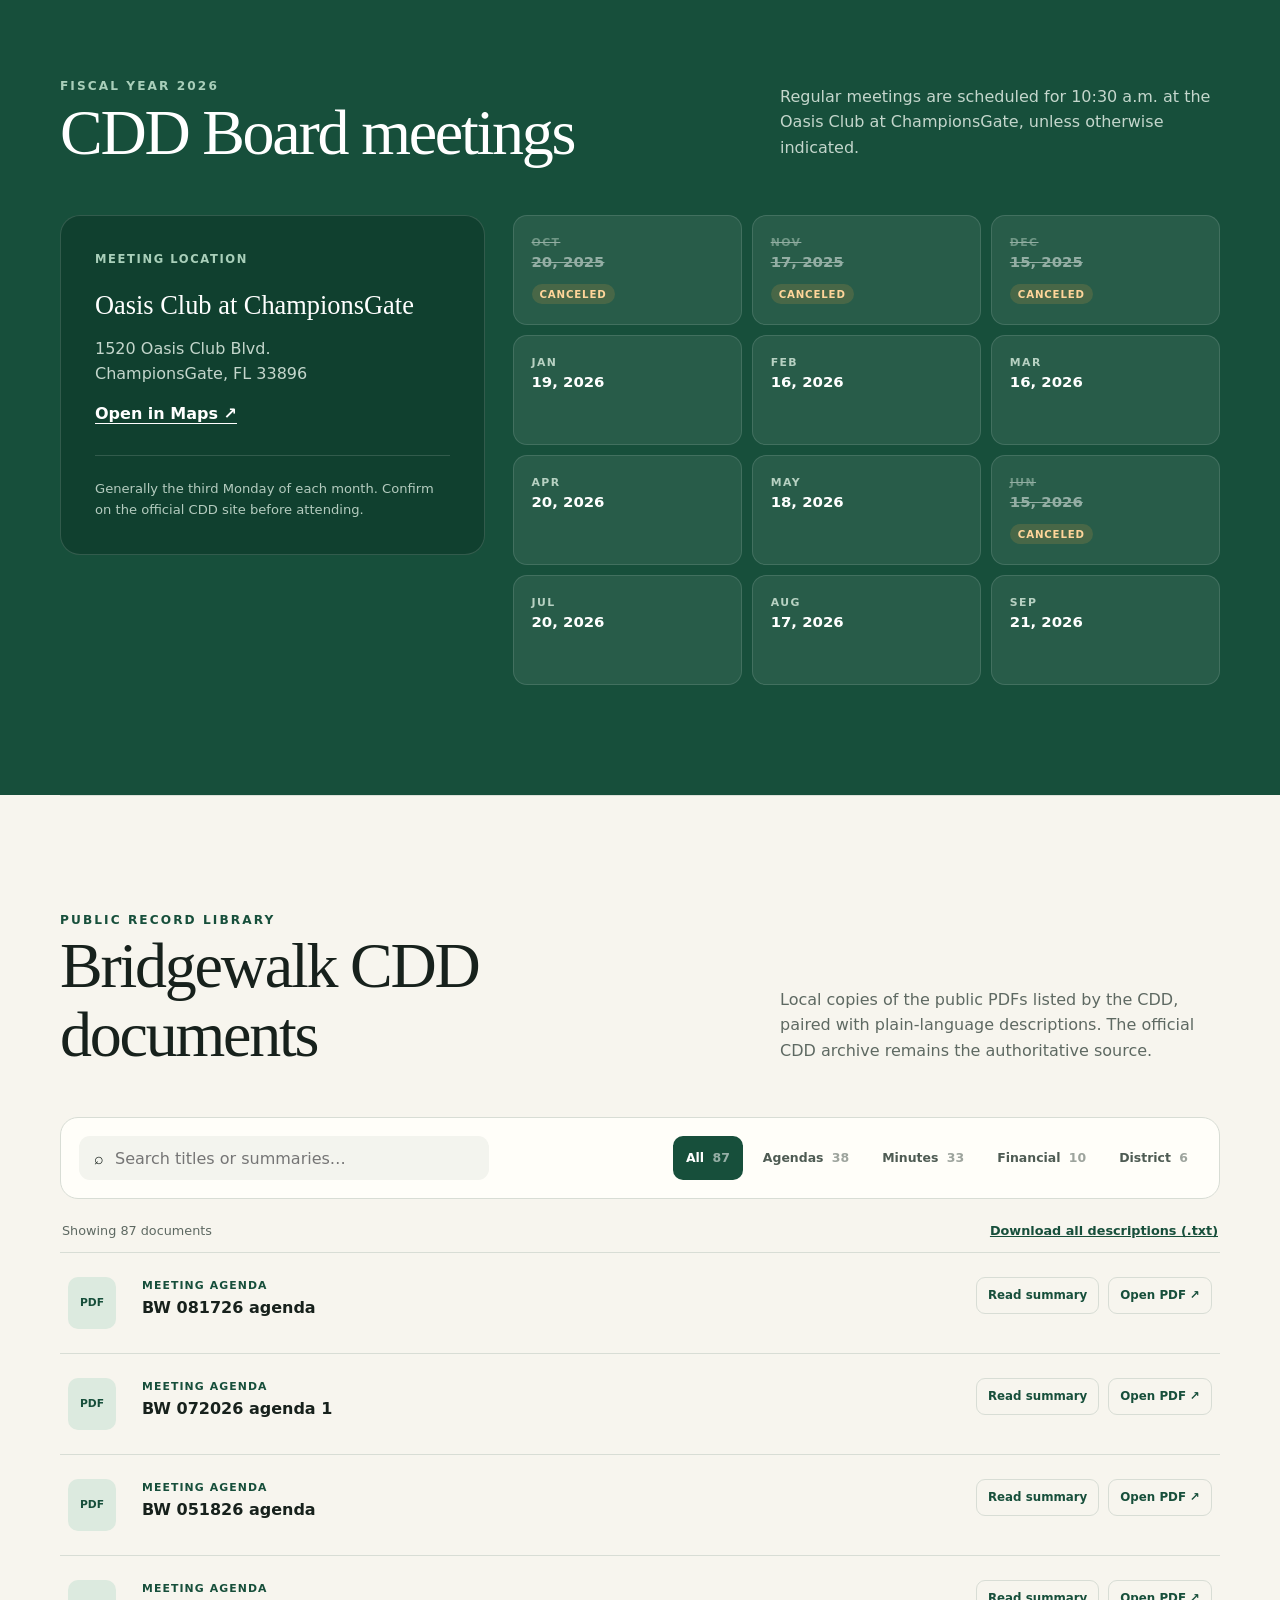
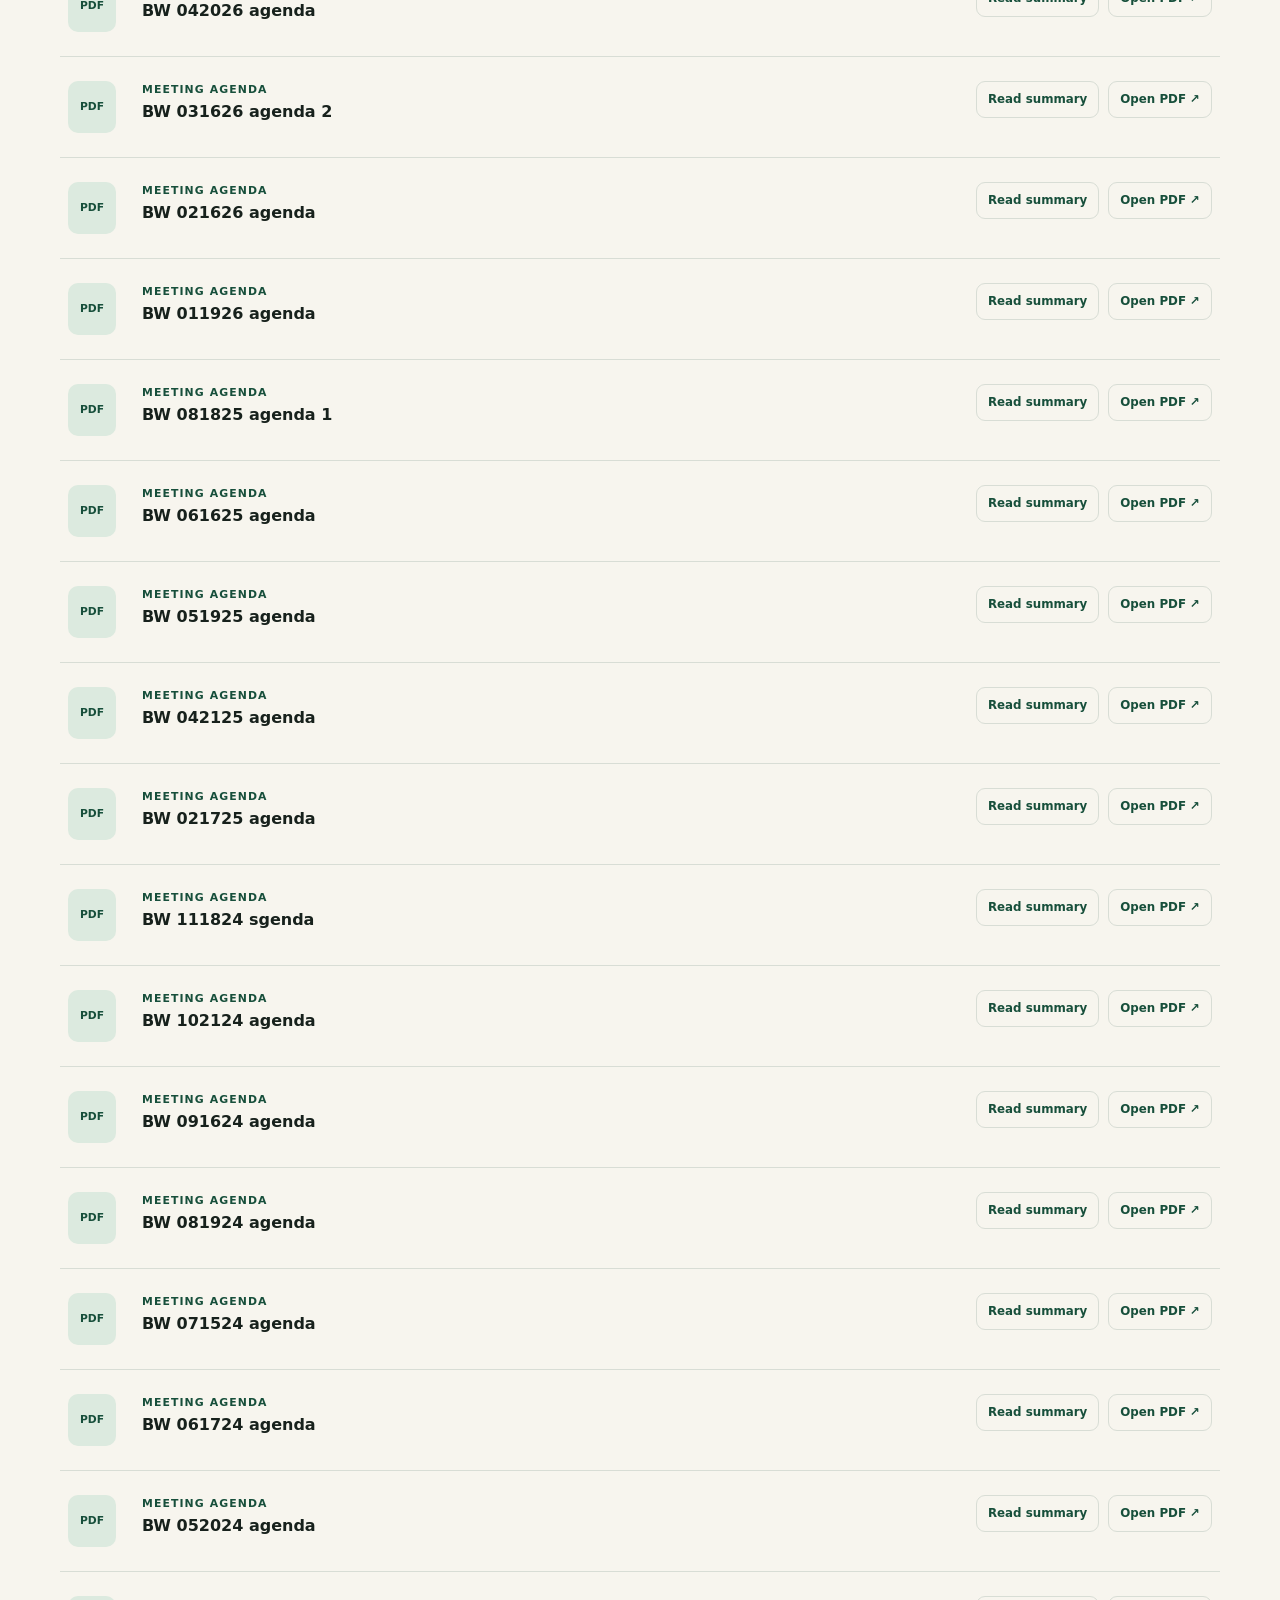
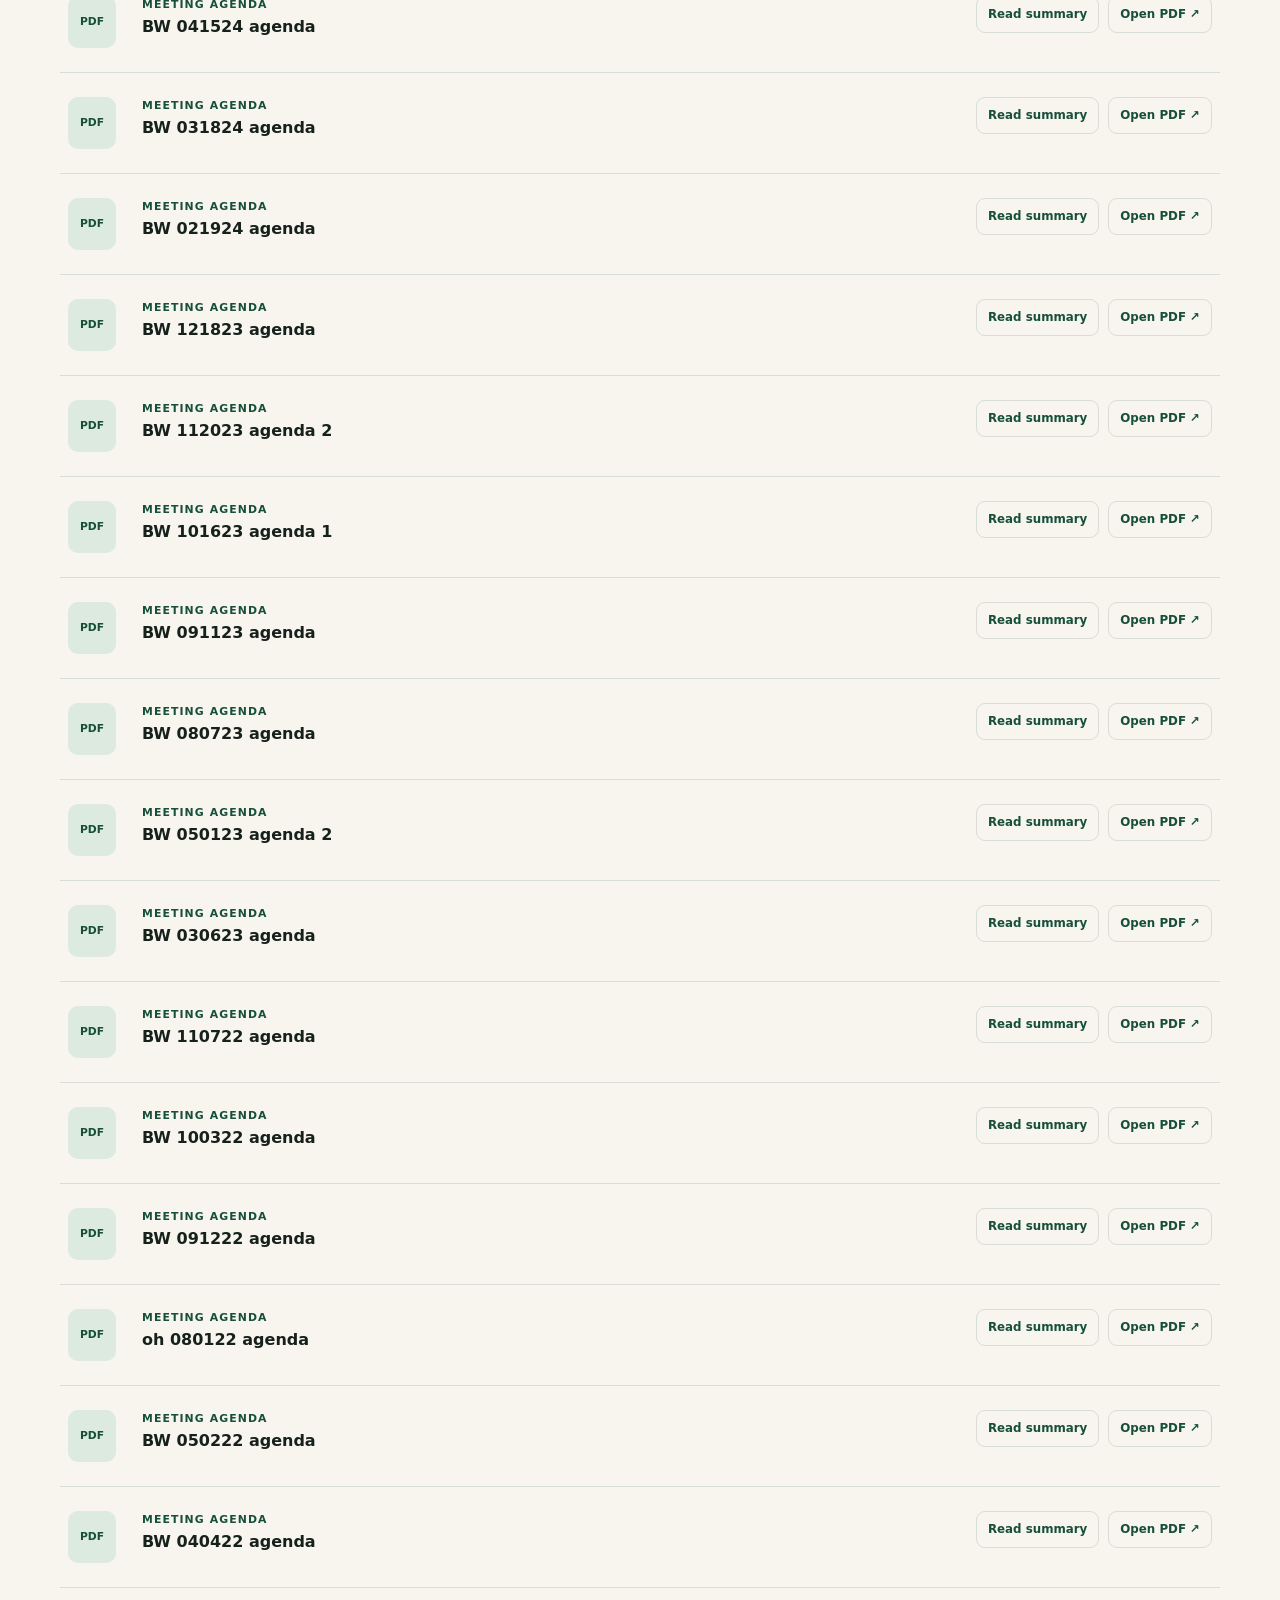
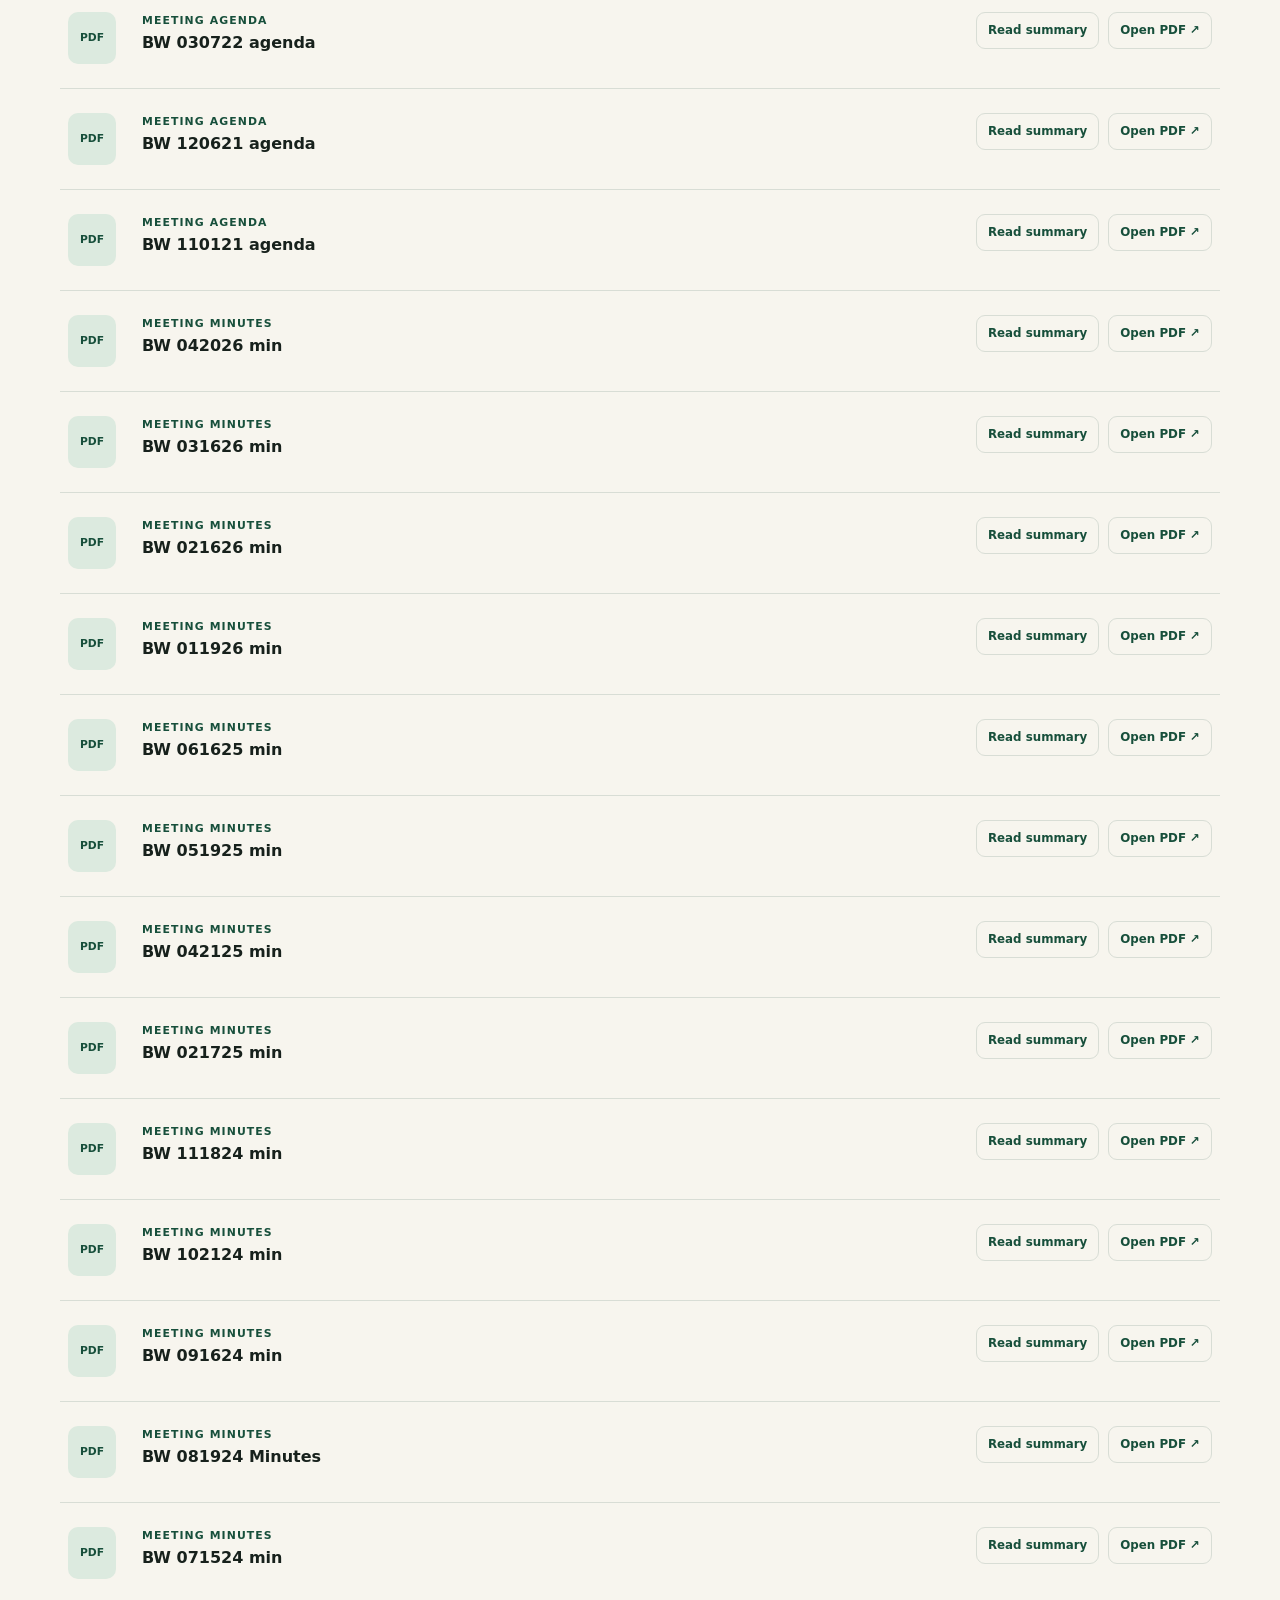
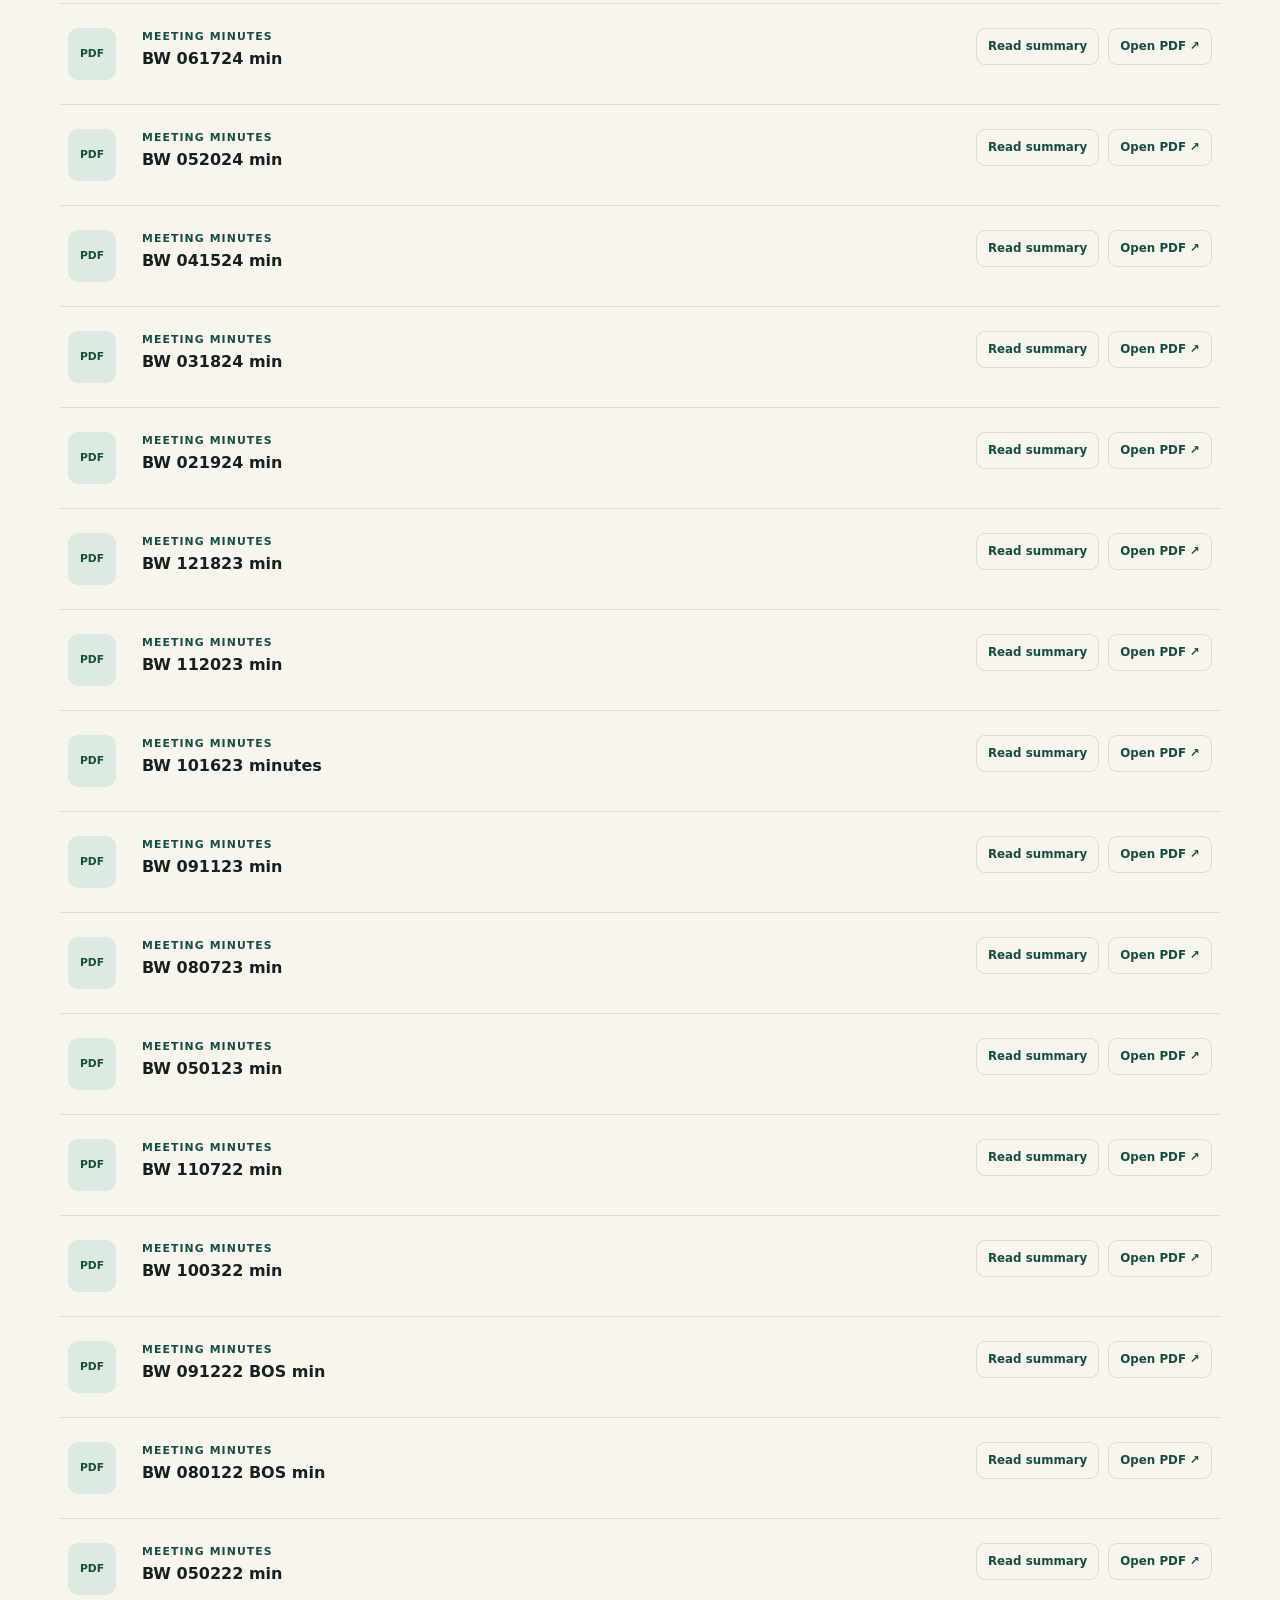
==== commit 089d8ae0: "feat: add water heater maintenance guide" ====
--- a/index.html
+++ b/index.html
@@ -26,6 +26,7 @@
         <a href="#utilities">Utilities</a>
         <a href="#homestead">Homestead</a>
         <a href="#landscaping">Landscaping</a>
+        <a href="maintenance.html">Maintenance tips</a>
         <a href="#safety">Safety</a>
         <a href="#emergency-care">Emergency care</a>
         <a href="#meetings">Meetings</a>
@@ -495,6 +496,8 @@
         <p>Not affiliated with the Bridgewalk HOA or Bridgewalk CDD. Official sources control if information differs.</p>
         <div class="footer-links">
           <a href="privacy.html">Privacy</a>
+          <a href="accessibility.html">Accessibility</a>
+          <a href="maintenance.html">Maintenance</a>
           <a href="#top">Back to top ↑</a>
         </div>
       </div>
--- a/styles.css
+++ b/styles.css
@@ -265,8 +265,51 @@
 .privacy-content p + p { margin-top: 12px; }
 .privacy-content a { color: var(--green); font-weight: 700; text-underline-offset: 4px; }
 
+.maintenance-hero { padding-block: 80px 72px; }
+.maintenance-hero h1 { max-width: 920px; white-space: normal; }
+.maintenance-hero > p { max-width: 760px; margin: 0; color: var(--muted); font-size: 1.12rem; }
+.tip-facts { display: grid; grid-template-columns: .75fr 1.35fr 1.2fr; gap: 1px; margin-top: 42px; overflow: hidden; background: var(--line); border: 1px solid var(--line); border-radius: 16px; }
+.tip-facts span { display: flex; flex-direction: column; padding: 20px 22px; background: var(--white); color: var(--muted); font-size: .82rem; }
+.tip-facts strong { margin-bottom: 4px; color: var(--ink); font-size: .72rem; letter-spacing: .1em; text-transform: uppercase; }
+.maintenance-warning { color: white; background: var(--green-dark); }
+.warning-inner { display: flex; gap: 22px; align-items: flex-start; padding-block: 34px; }
+.warning-mark { display: grid; place-items: center; flex: 0 0 auto; width: 38px; height: 38px; color: #2f2109; background: var(--gold); border-radius: 50%; font-weight: 900; }
+.warning-inner h2 { margin: 0 0 6px; font-family: ui-sans-serif, system-ui, sans-serif; font-size: 1.15rem; font-weight: 800; }
+.warning-inner p { max-width: 900px; margin: 0; color: #c4d6cc; font-size: .9rem; }
+.maintenance-guide { padding-block: 100px 120px; }
+.guide-intro { display: grid; grid-template-columns: 1.1fr .9fr; gap: 70px; align-items: end; margin-bottom: 62px; }
+.guide-intro h2 { margin: 0; font-size: clamp(2.4rem, 5vw, 4.3rem); letter-spacing: -.035em; }
+.guide-intro > p { margin: 0 0 7px; color: var(--muted); }
+.maintenance-steps { margin: 0; padding: 0; list-style: none; }
+.maintenance-step { display: grid; grid-template-columns: .8fr 1.2fr; gap: clamp(34px, 7vw, 88px); align-items: center; padding-block: 54px; border-top: 1px solid var(--line); }
+.maintenance-step:nth-child(even):not(.text-only-step) .step-copy { order: 2; }
+.maintenance-step:nth-child(even):not(.text-only-step) figure,
+.maintenance-step:nth-child(even):not(.text-only-step) .step-gallery { order: 1; }
+.step-copy { max-width: 510px; }
+.step-number { display: block; margin-bottom: 14px; color: var(--green); font-size: .72rem; font-weight: 850; letter-spacing: .14em; text-transform: uppercase; }
+.step-copy h3 { margin-bottom: 16px; font-size: clamp(1.8rem, 3vw, 2.5rem); }
+.step-copy p { margin: 0; color: var(--muted); }
+.step-copy > strong { display: block; margin-top: 18px; color: #7a4d08; }
+.maintenance-step figure { margin: 0; }
+.maintenance-step img { display: block; width: 100%; height: auto; aspect-ratio: 4 / 3; object-fit: cover; background: var(--mint); border-radius: 18px; box-shadow: var(--shadow); }
+.maintenance-step figcaption { margin-top: 11px; color: var(--muted); font-size: .76rem; }
+.text-only-step { grid-template-columns: 1fr; padding: 34px clamp(26px, 5vw, 54px); background: #edf2e9; border: 0; border-radius: 18px; }
+.text-only-step + .text-only-step { margin-top: 12px; }
+.text-only-step + .maintenance-step { margin-top: 54px; }
+.text-only-step .step-copy { max-width: 820px; }
+.step-gallery { display: grid; grid-template-columns: 1fr 1fr; gap: 14px; }
+.step-gallery img { border-radius: 14px; }
+.restart-step { color: white; background: var(--green); }
+.restart-step .step-number { color: #b7d1c2; }
+.restart-step .step-copy p { color: #d6e1da; }
+.restart-step .step-copy > strong { color: #ffd59a; }
+.source-note { margin-top: 68px; padding: 30px 34px; background: #fff8e8; border: 1px solid #ead49d; border-radius: 16px; }
+.source-note h2 { margin-bottom: 10px; font-size: 1.5rem; }
+.source-note p { margin: 0; color: #6e5b36; }
+.source-note a { color: #6e4c13; font-weight: 750; text-underline-offset: 4px; }
+
 @media (max-width: 880px) {
-  .section-heading, .contact-grid, .meeting-layout, .waste-guidance, .utility-layout, .homestead-layout, .landscaping-layout, .care-grid { grid-template-columns: 1fr; }
+  .section-heading, .contact-grid, .meeting-layout, .waste-guidance, .utility-layout, .homestead-layout, .landscaping-layout, .care-grid, .guide-intro, .maintenance-step { grid-template-columns: 1fr; }
   .section-heading { gap: 18px; }
   .collection-schedule { grid-template-columns: repeat(2, 1fr); }
   .waste-actions { align-items: flex-start; flex-direction: column; }
@@ -277,6 +320,10 @@
   .document-toolbar { flex-direction: column; }
   .search-box { max-width: none; }
   .footer-inner { grid-template-columns: 1fr; gap: 18px; padding-block: 38px; }
+  .tip-facts { grid-template-columns: 1fr; }
+  .maintenance-step .step-copy, .maintenance-step:nth-child(even):not(.text-only-step) .step-copy { order: 1; }
+  .maintenance-step figure, .maintenance-step:nth-child(even):not(.text-only-step) figure,
+  .maintenance-step .step-gallery, .maintenance-step:nth-child(even):not(.text-only-step) .step-gallery { order: 2; }
 }
 
 @media (max-width: 640px) {
@@ -305,6 +352,13 @@
   .document-meta { align-items: flex-start; flex-direction: column; }
   .footer-links { flex-wrap: wrap; }
   .privacy-page { padding-block: 60px 76px; }
+  .maintenance-hero { padding-block: 60px 52px; }
+  .maintenance-guide { padding-block: 76px 90px; }
+  .guide-intro { gap: 22px; margin-bottom: 42px; }
+  .maintenance-step { gap: 26px; padding-block: 42px; }
+  .text-only-step { padding: 26px 24px; }
+  .step-gallery { grid-template-columns: 1fr; }
+  .source-note { padding: 26px 24px; }
 }
 
 @media (prefers-reduced-motion: reduce) {
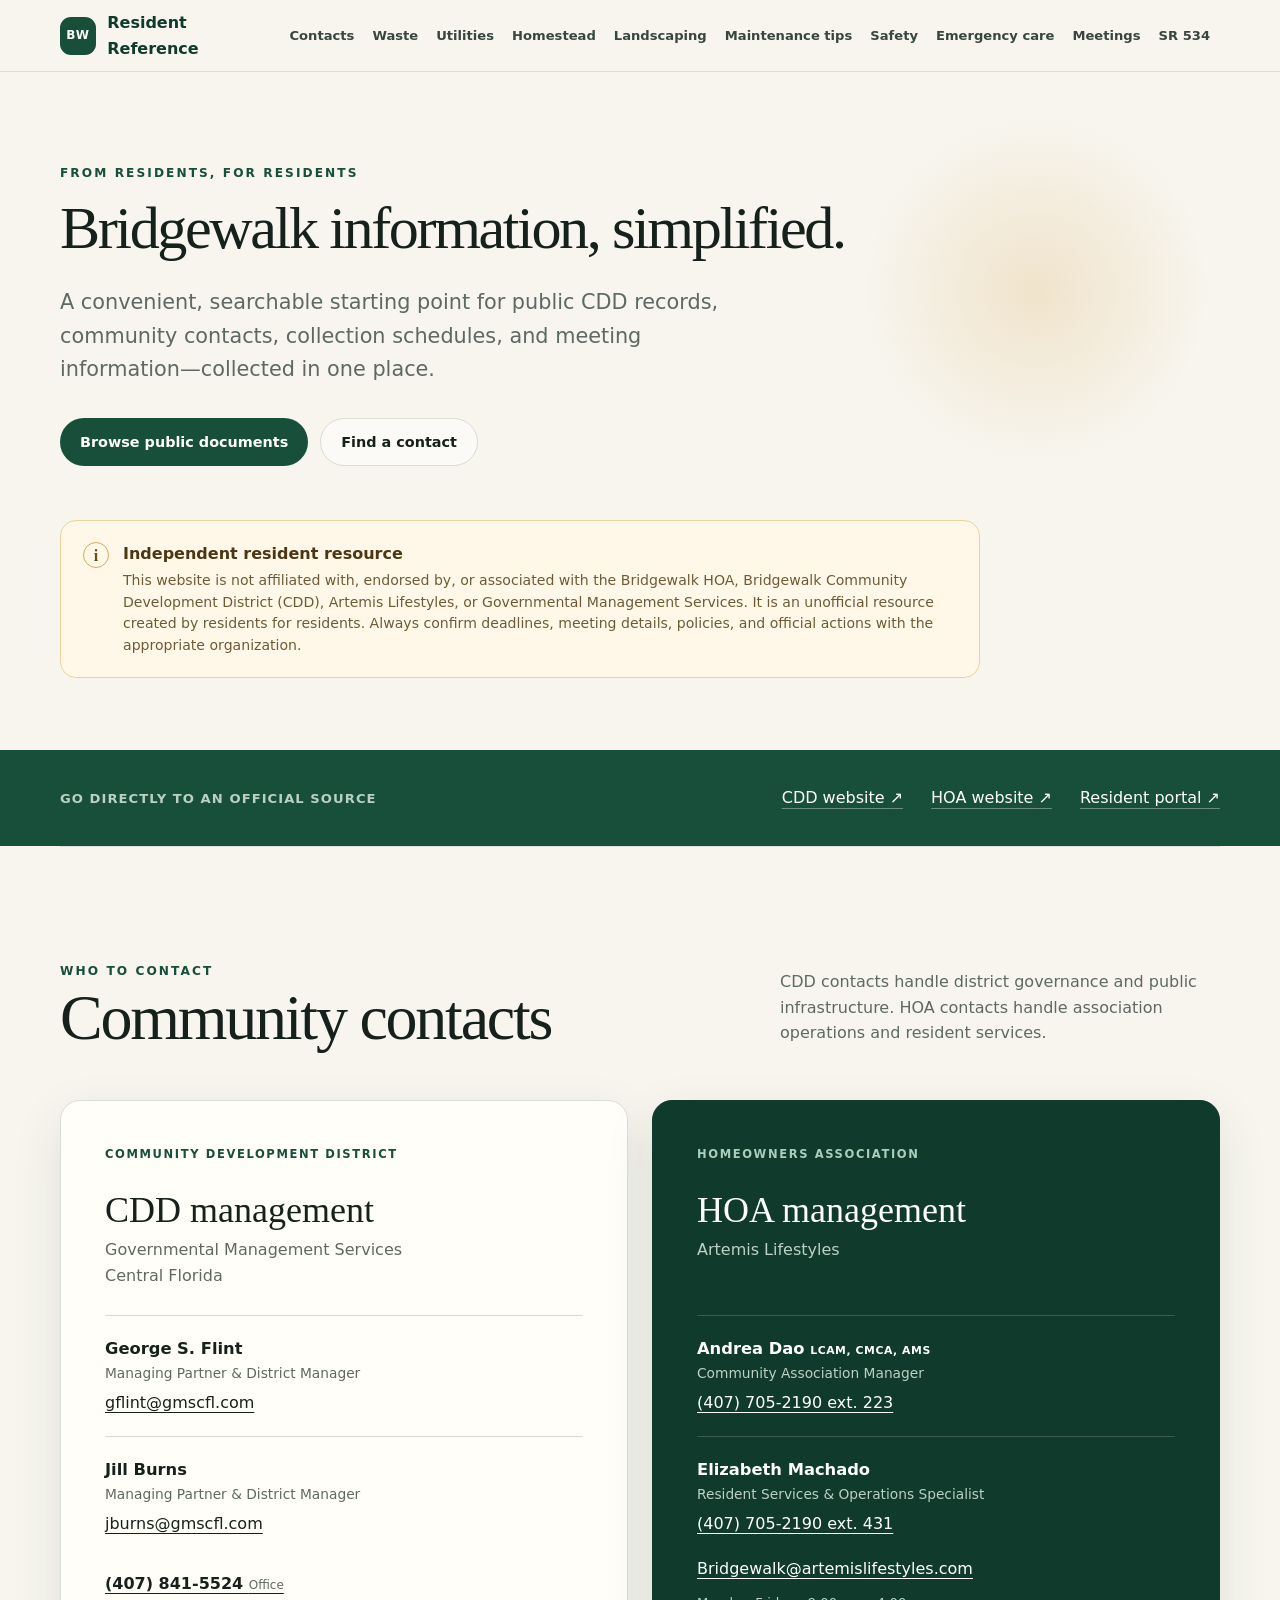
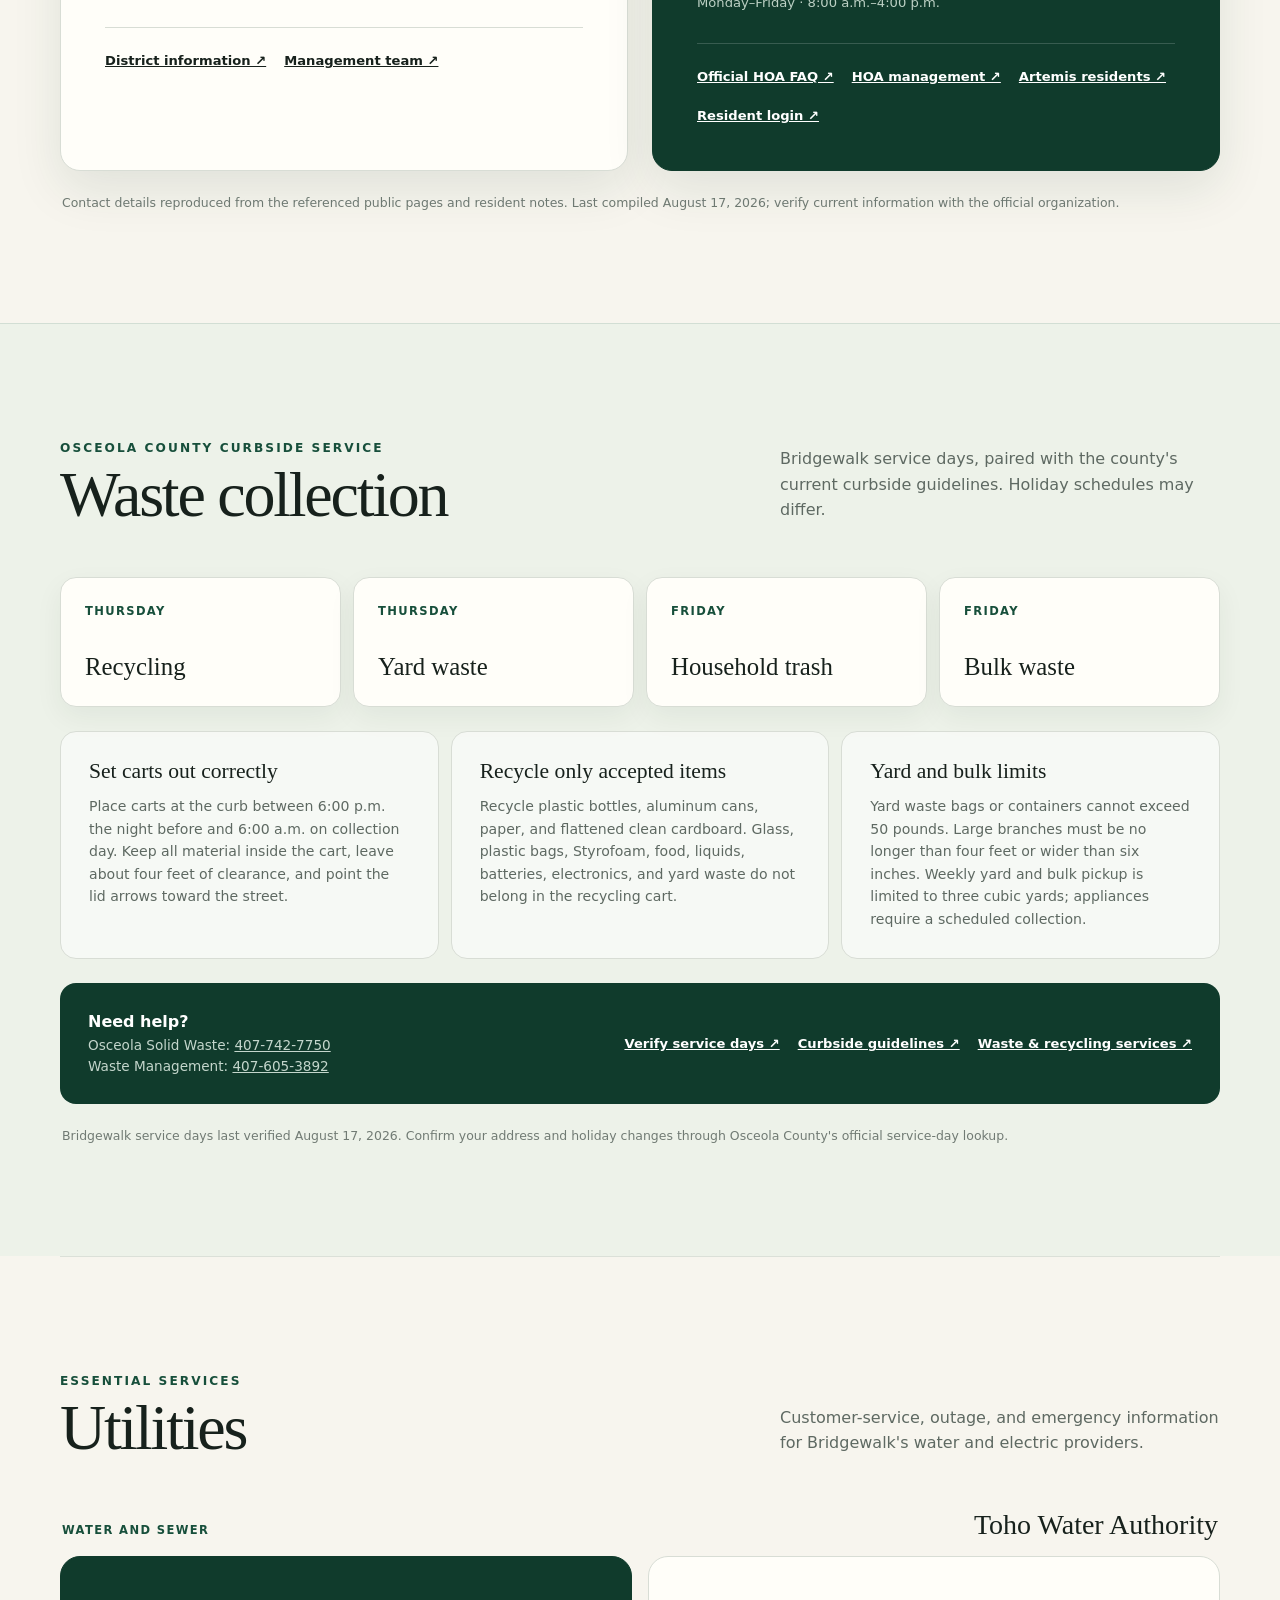
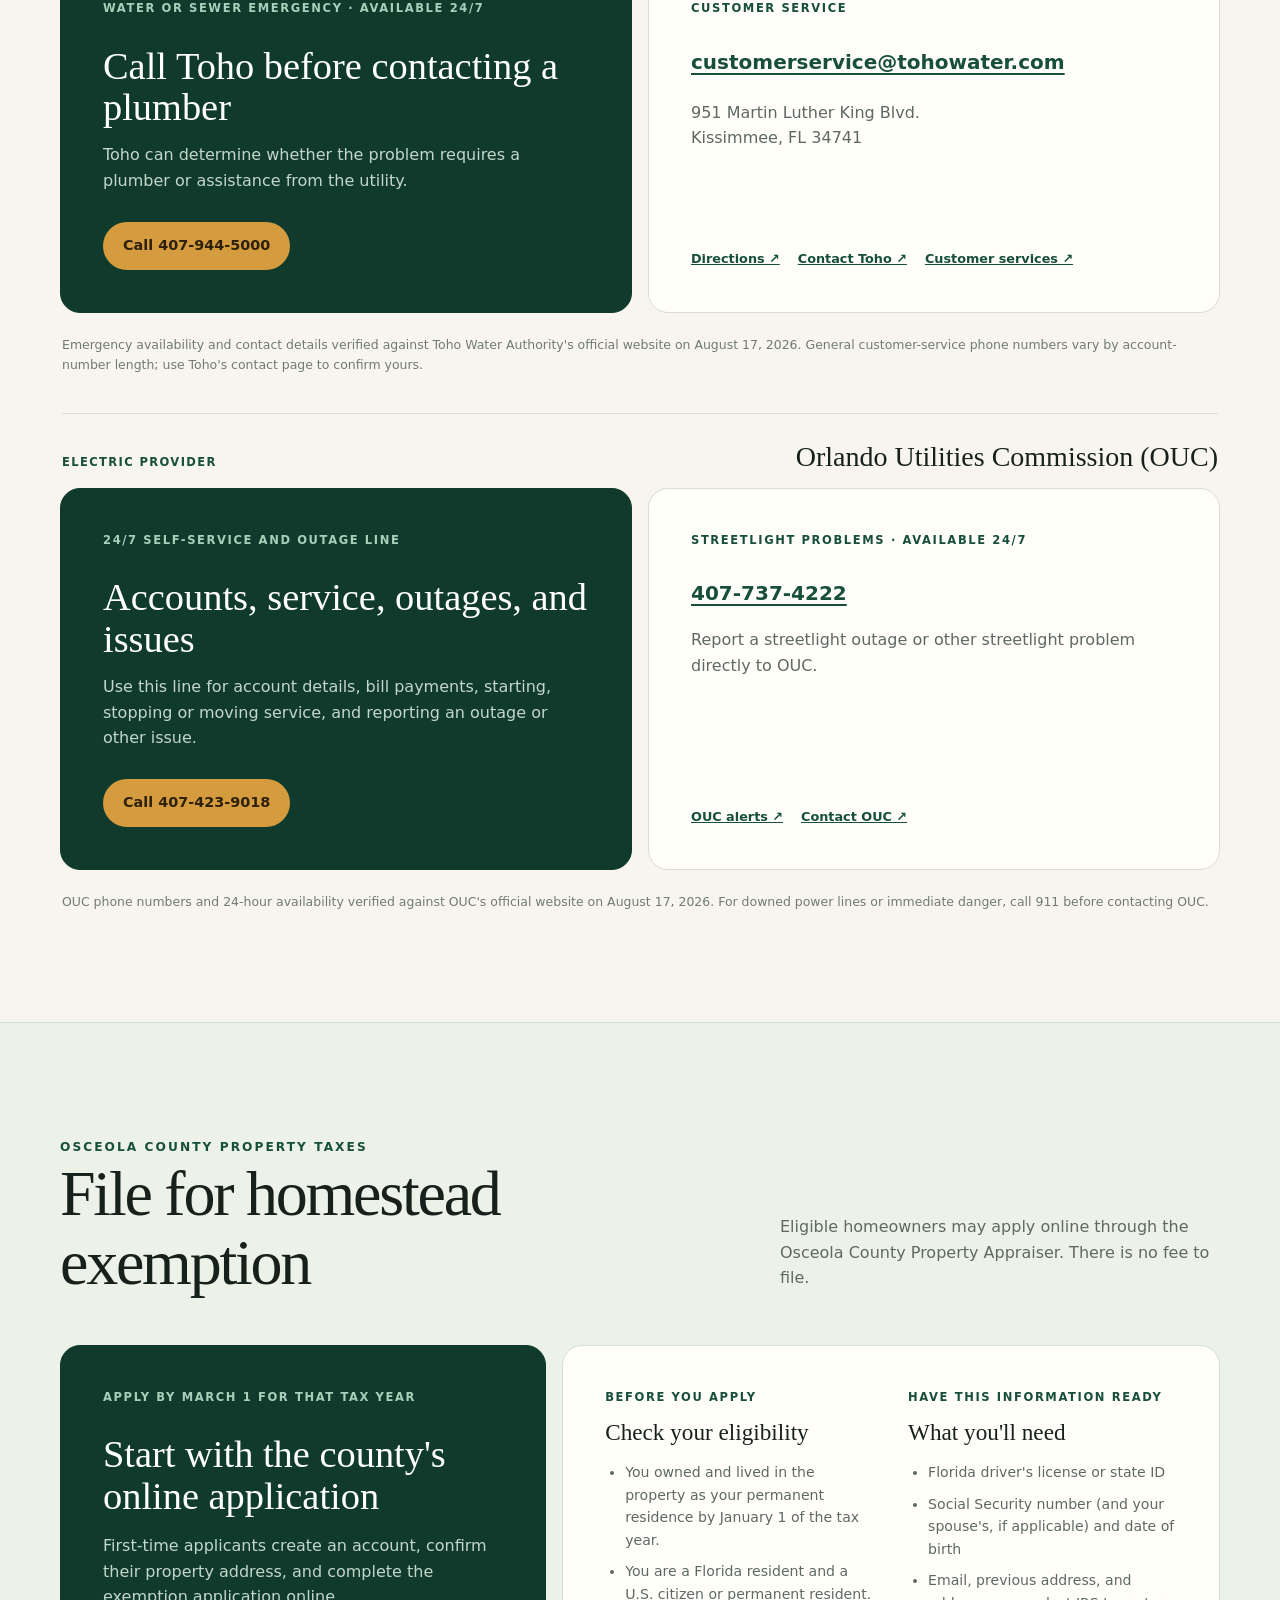
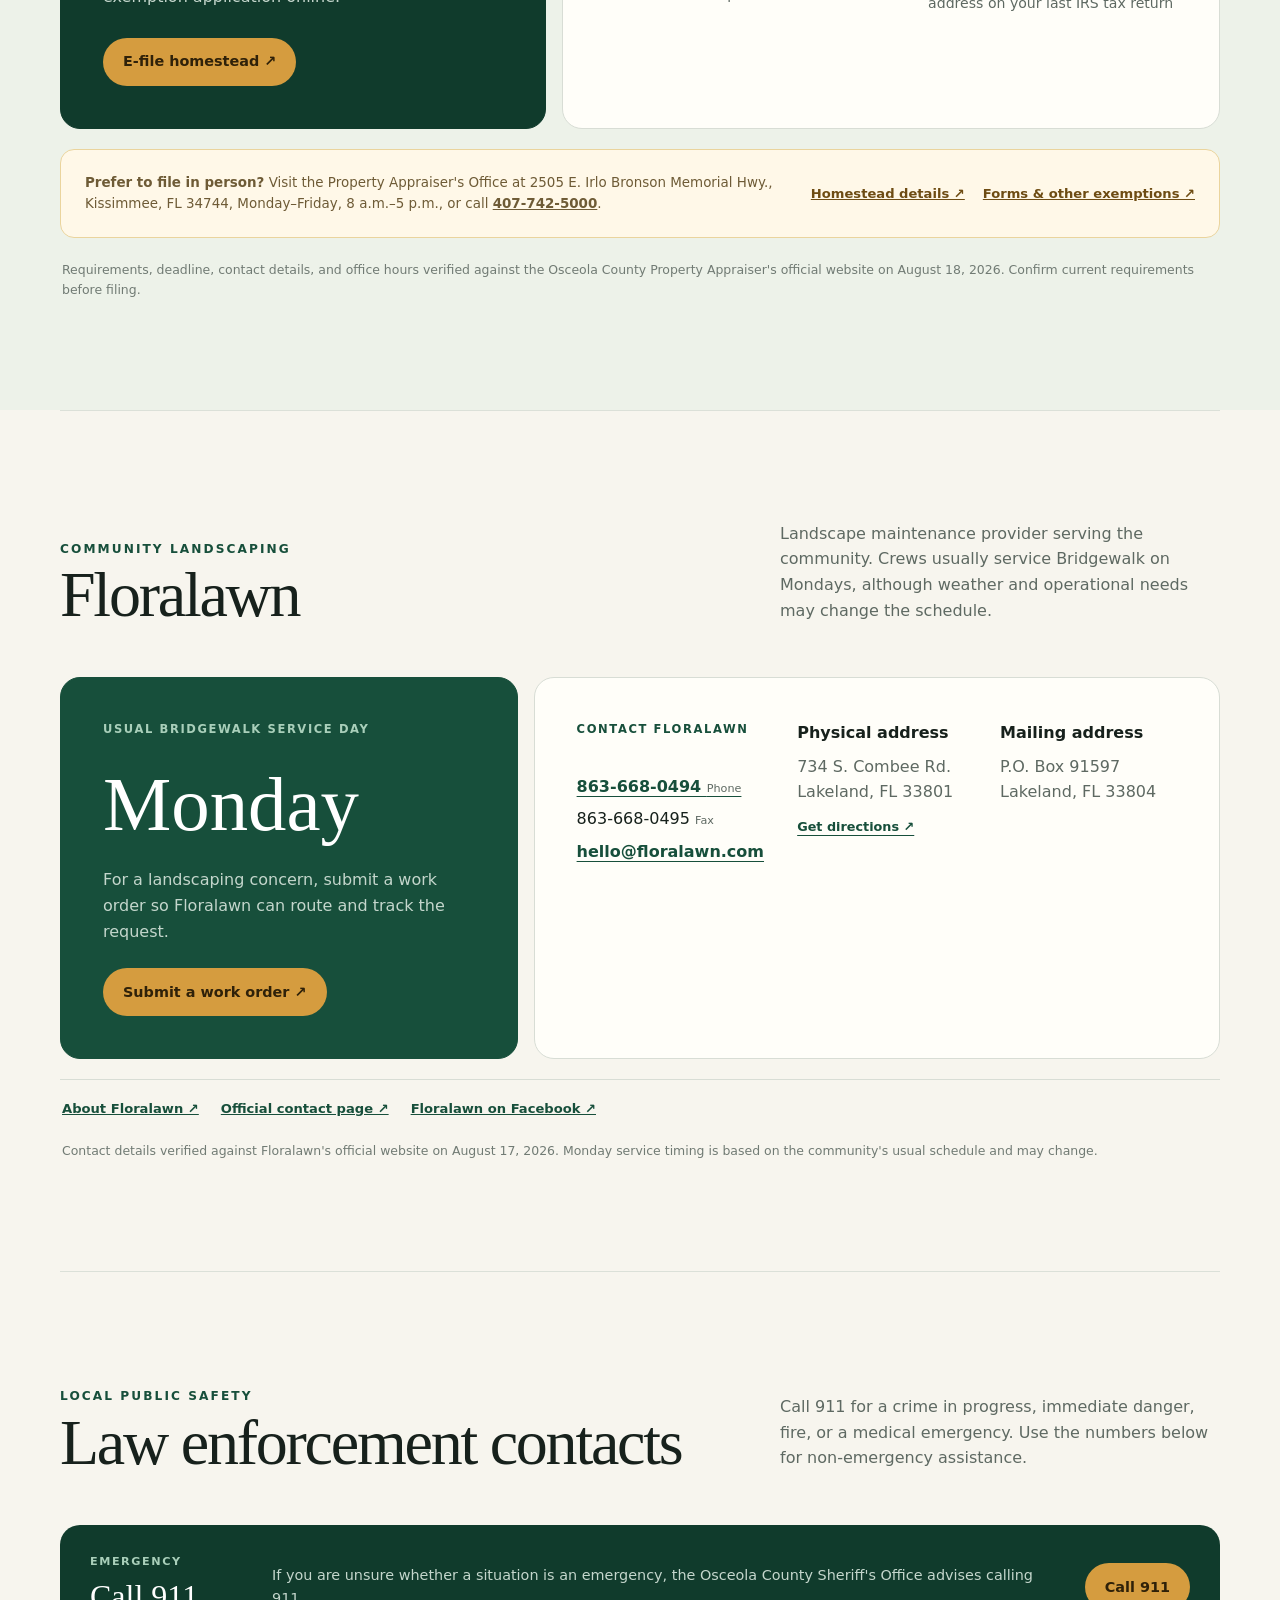
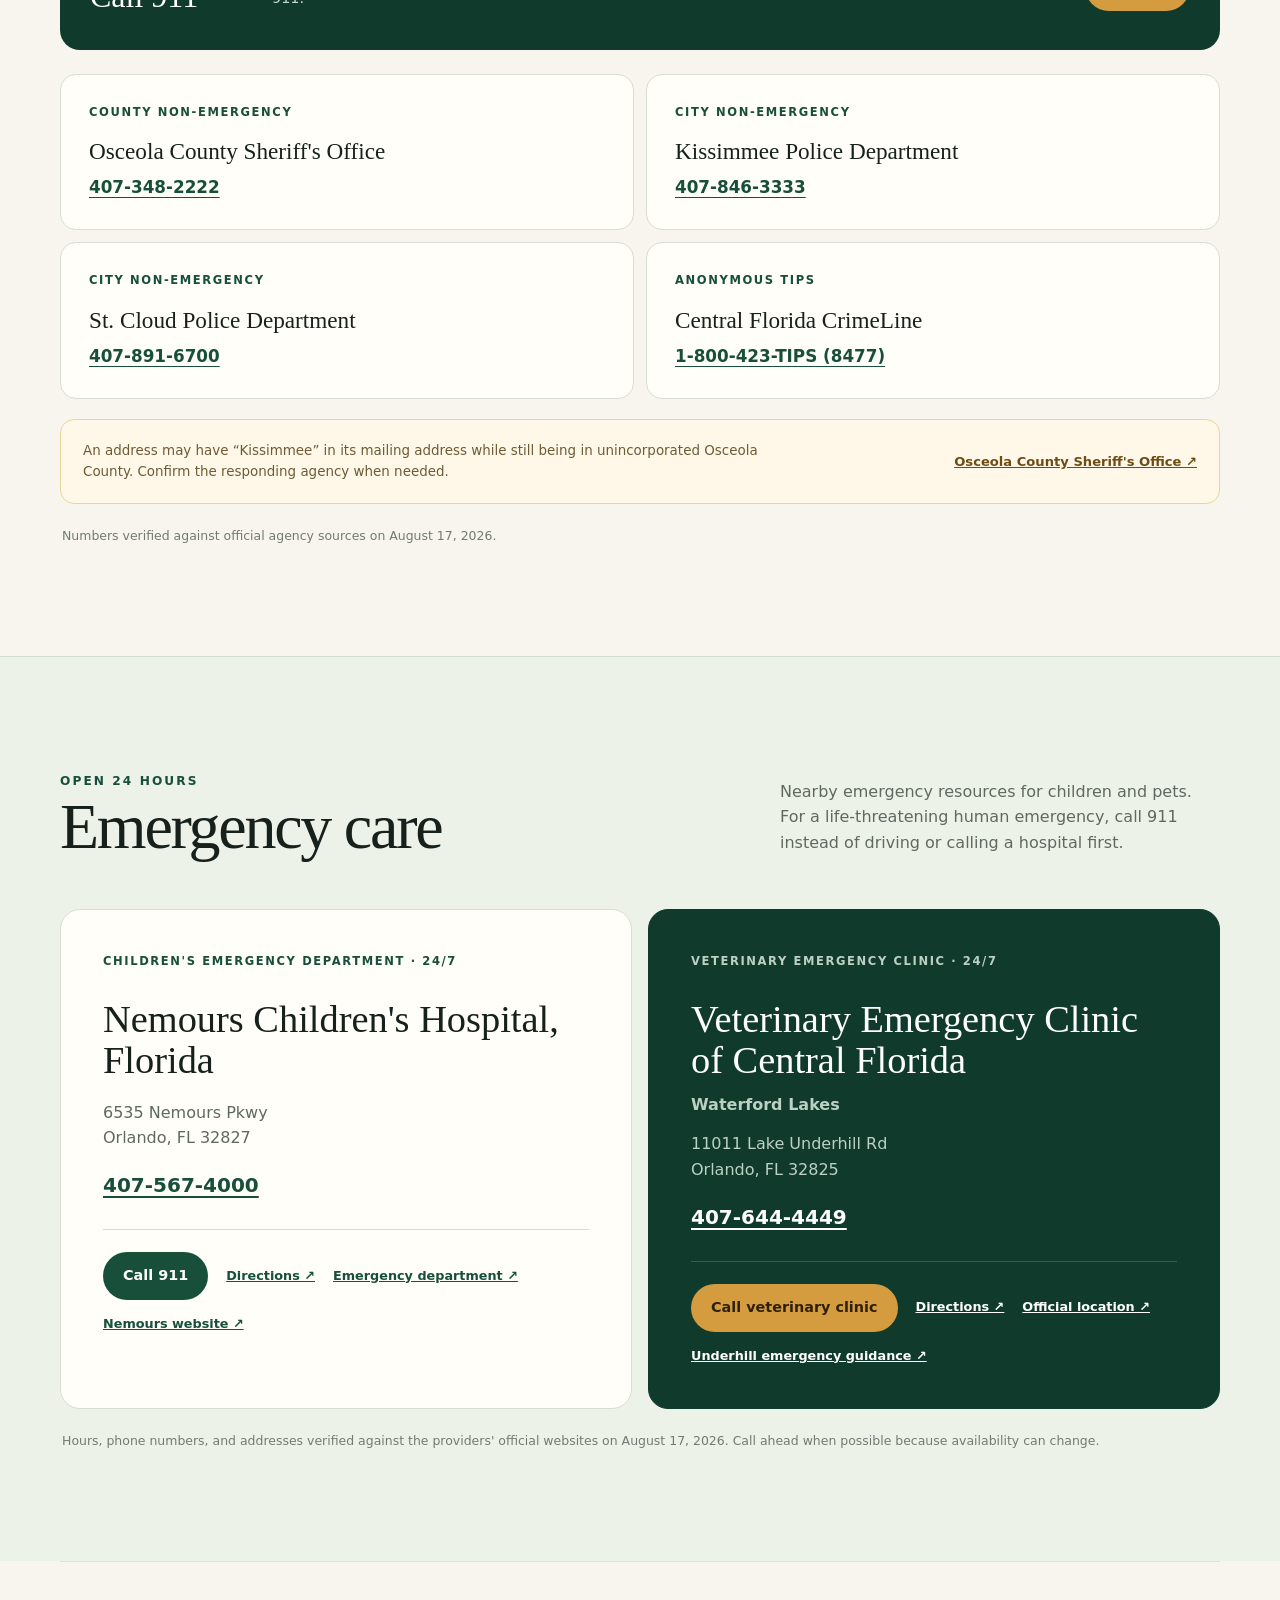
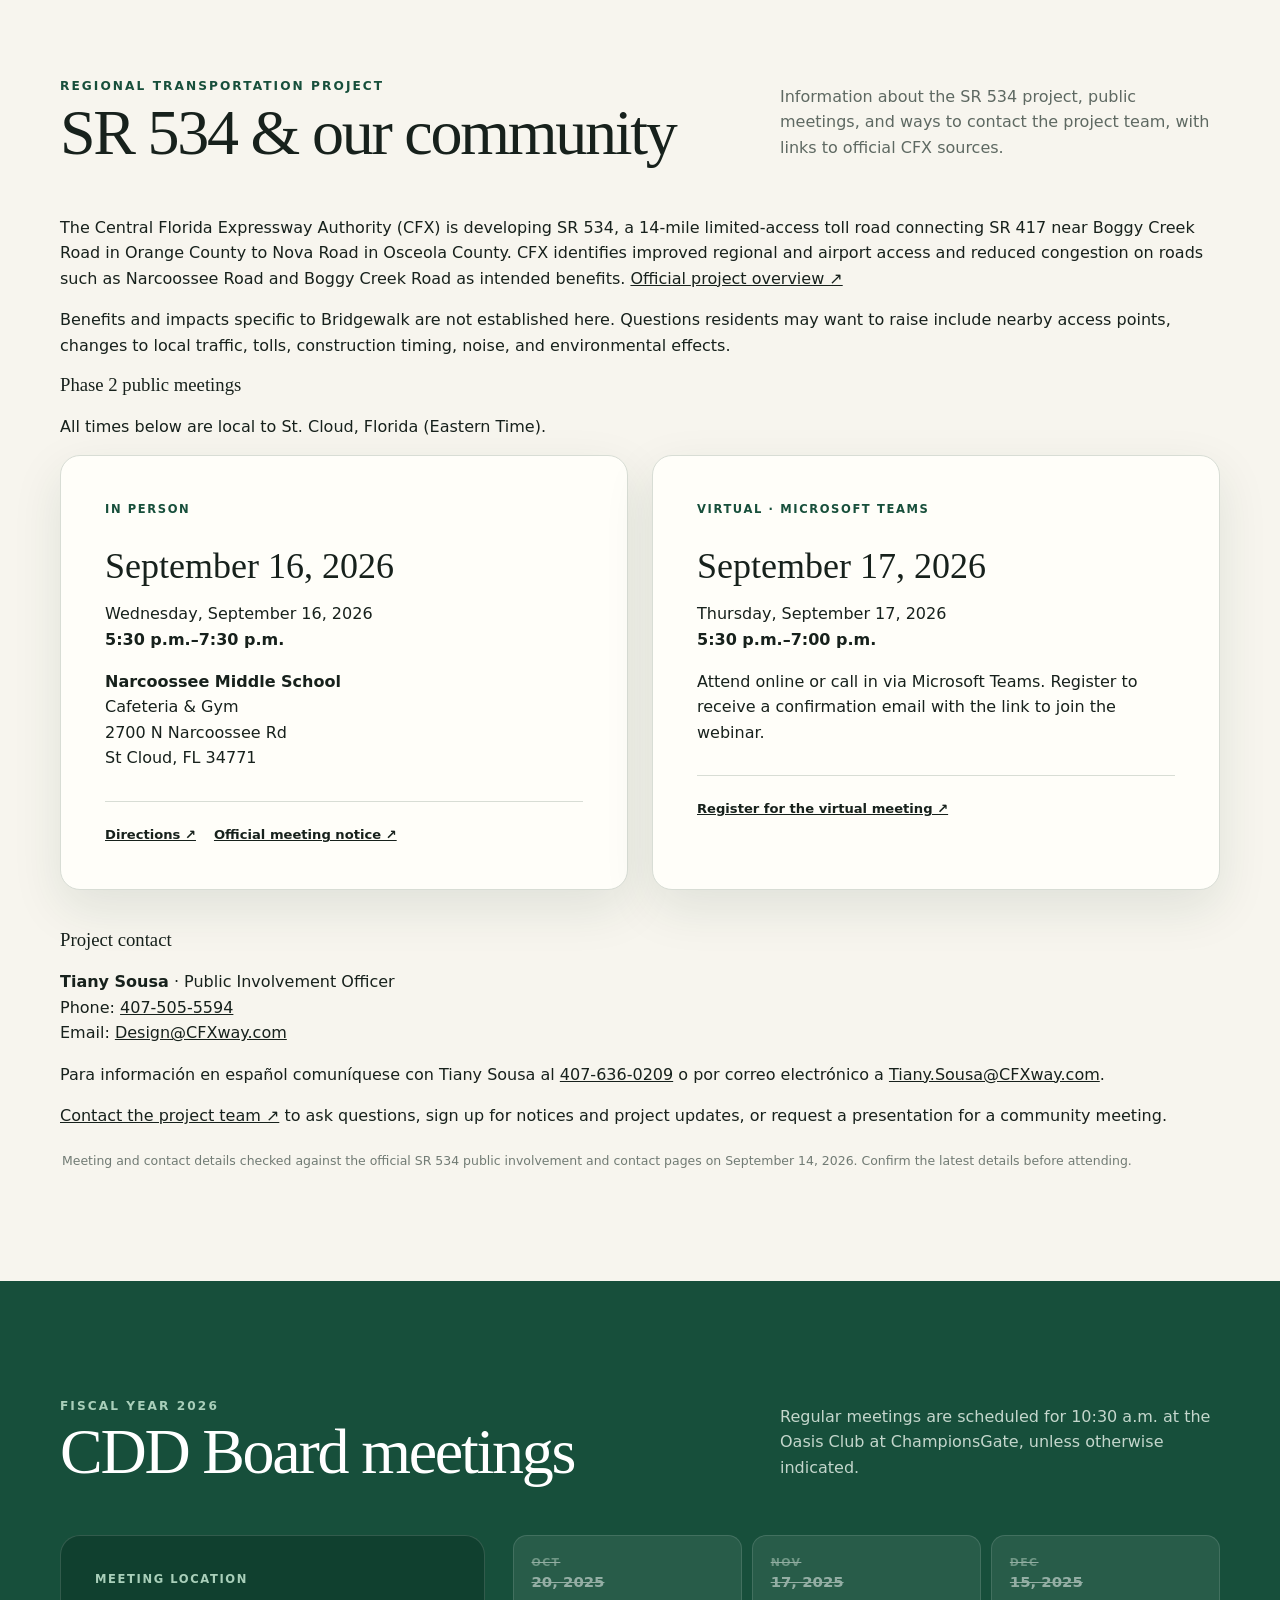
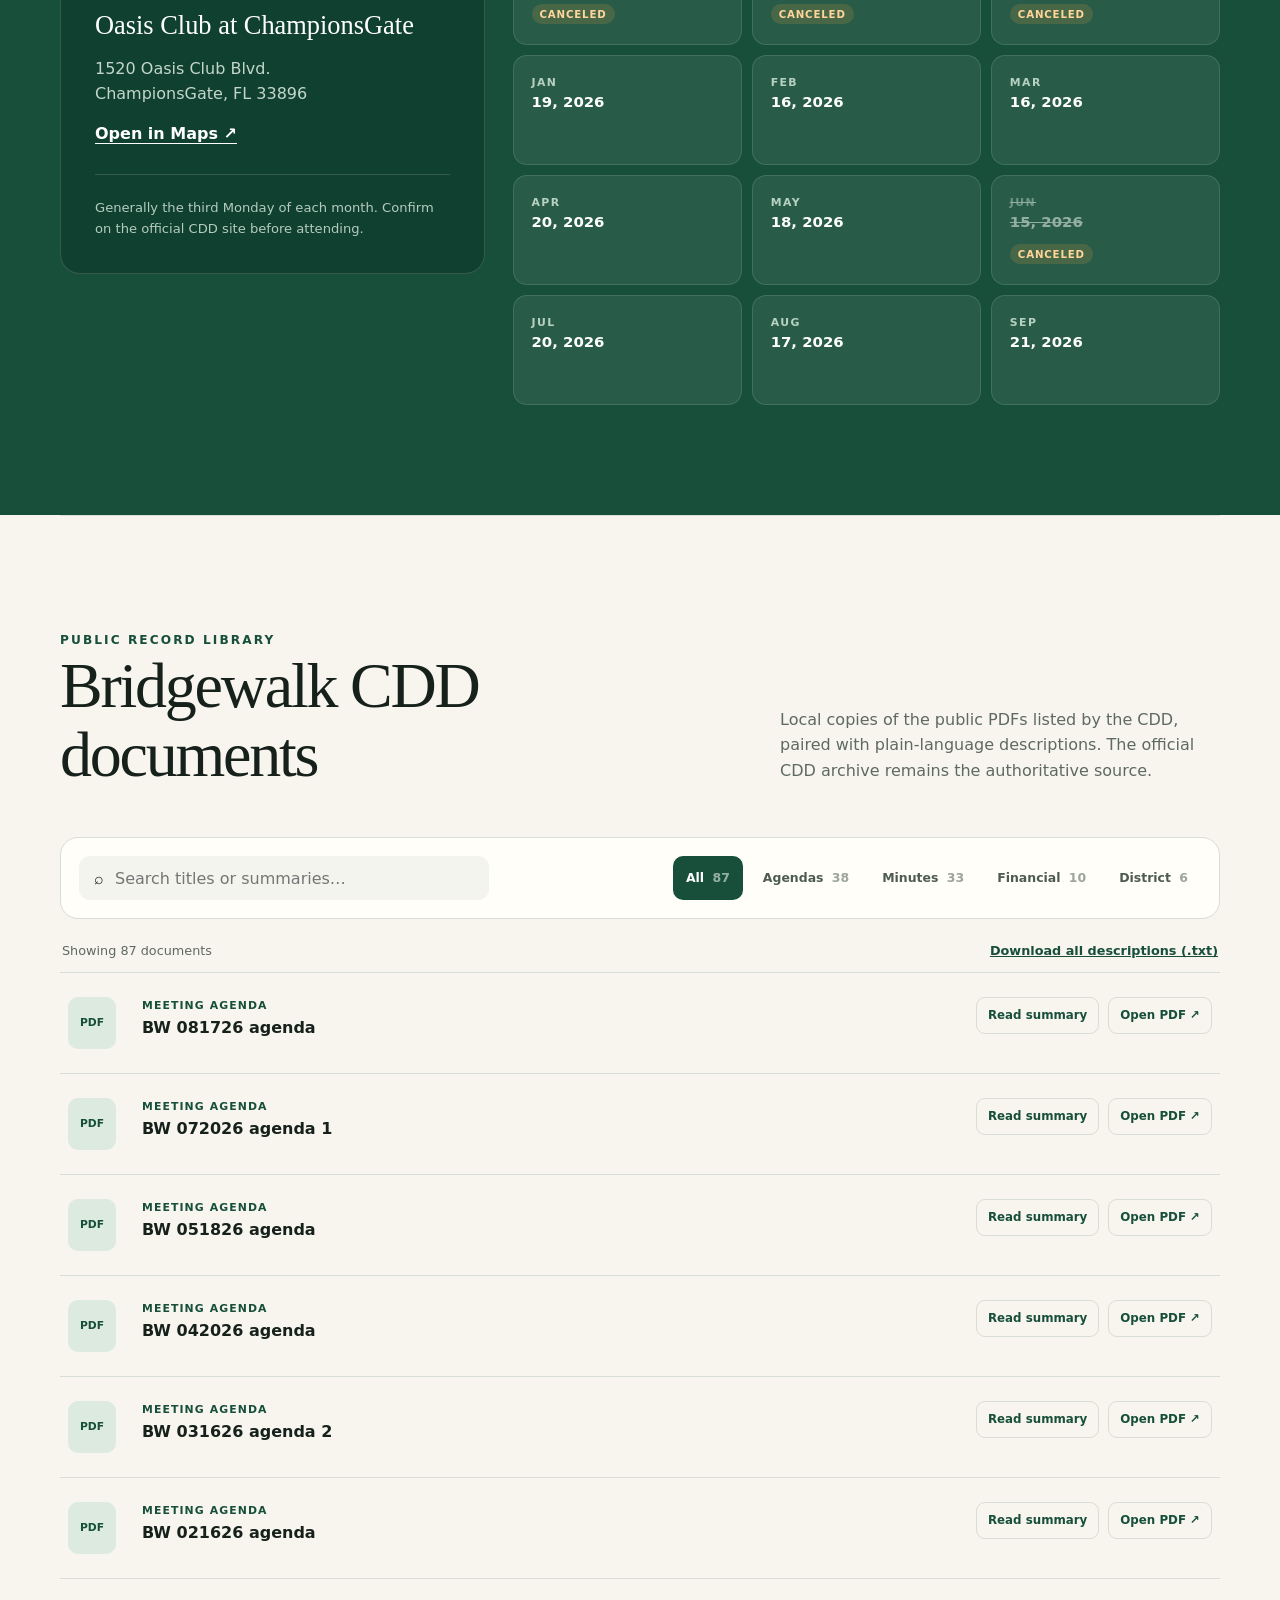
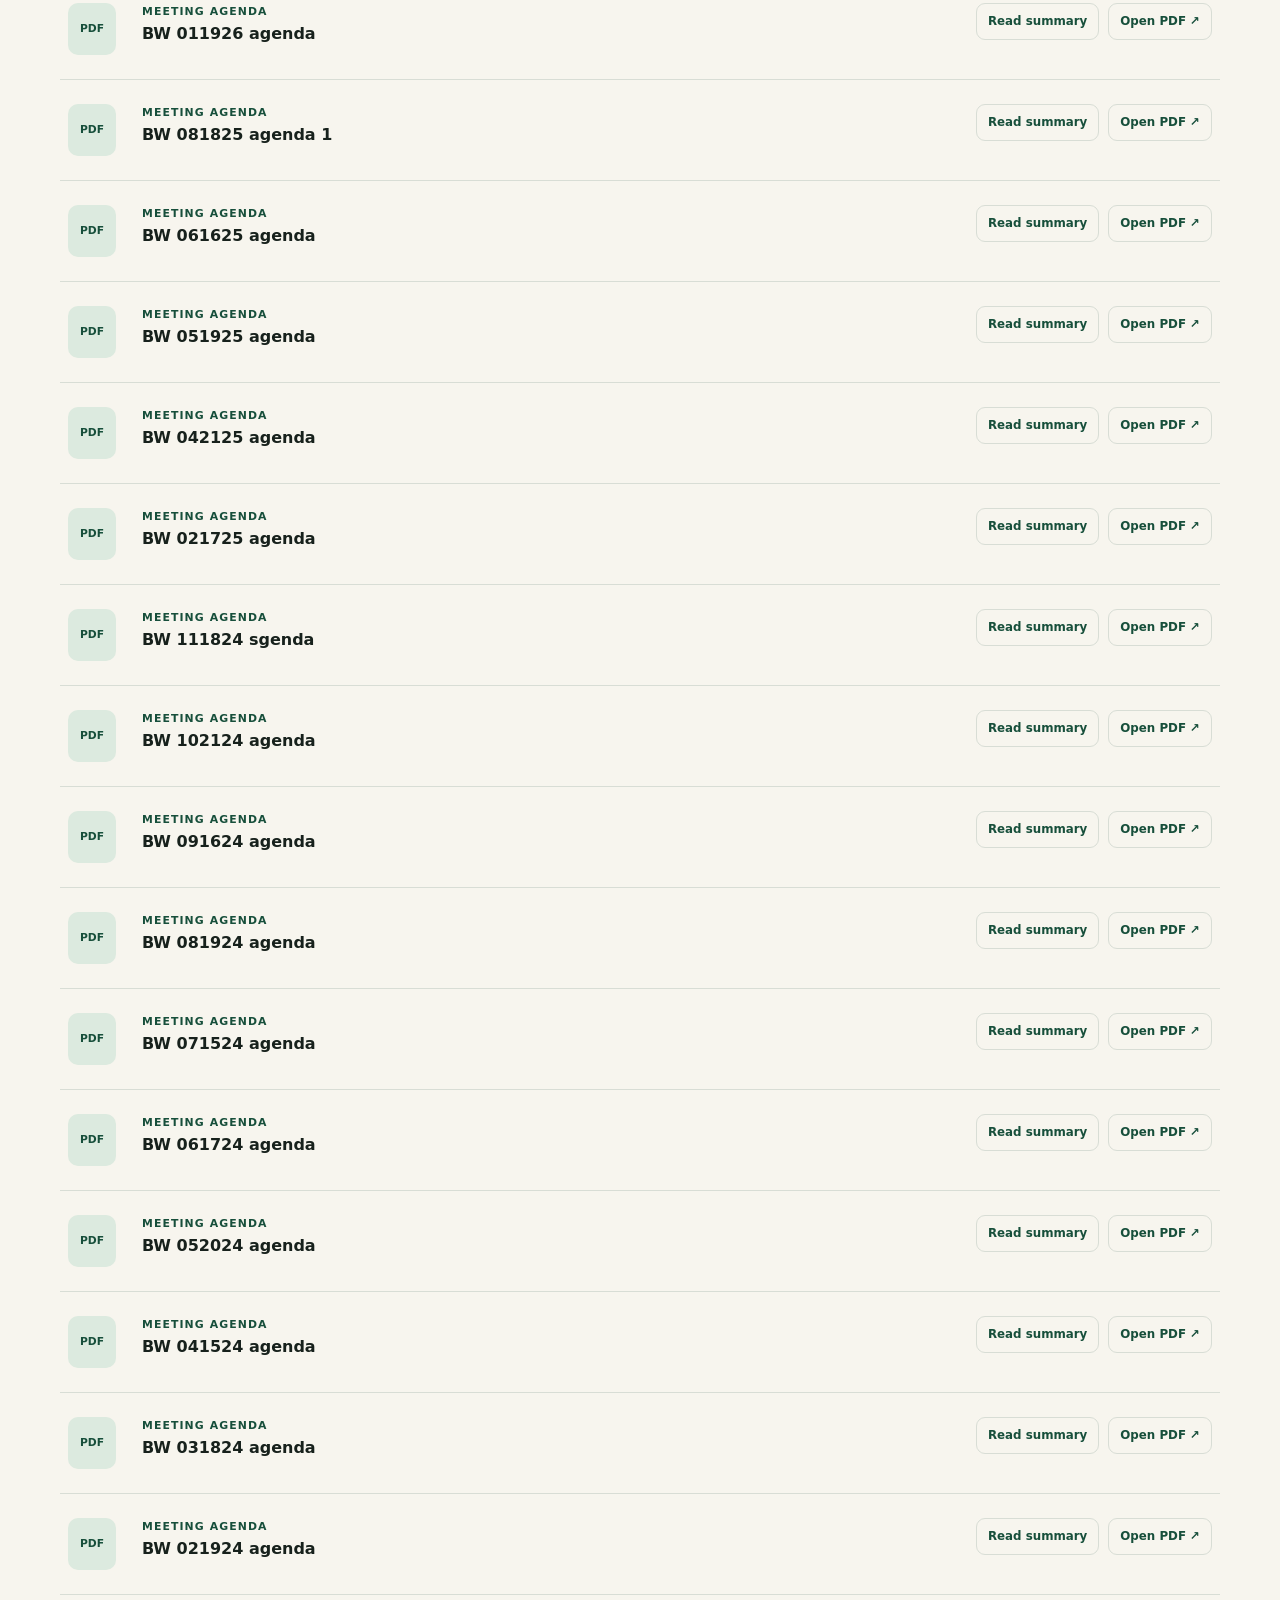
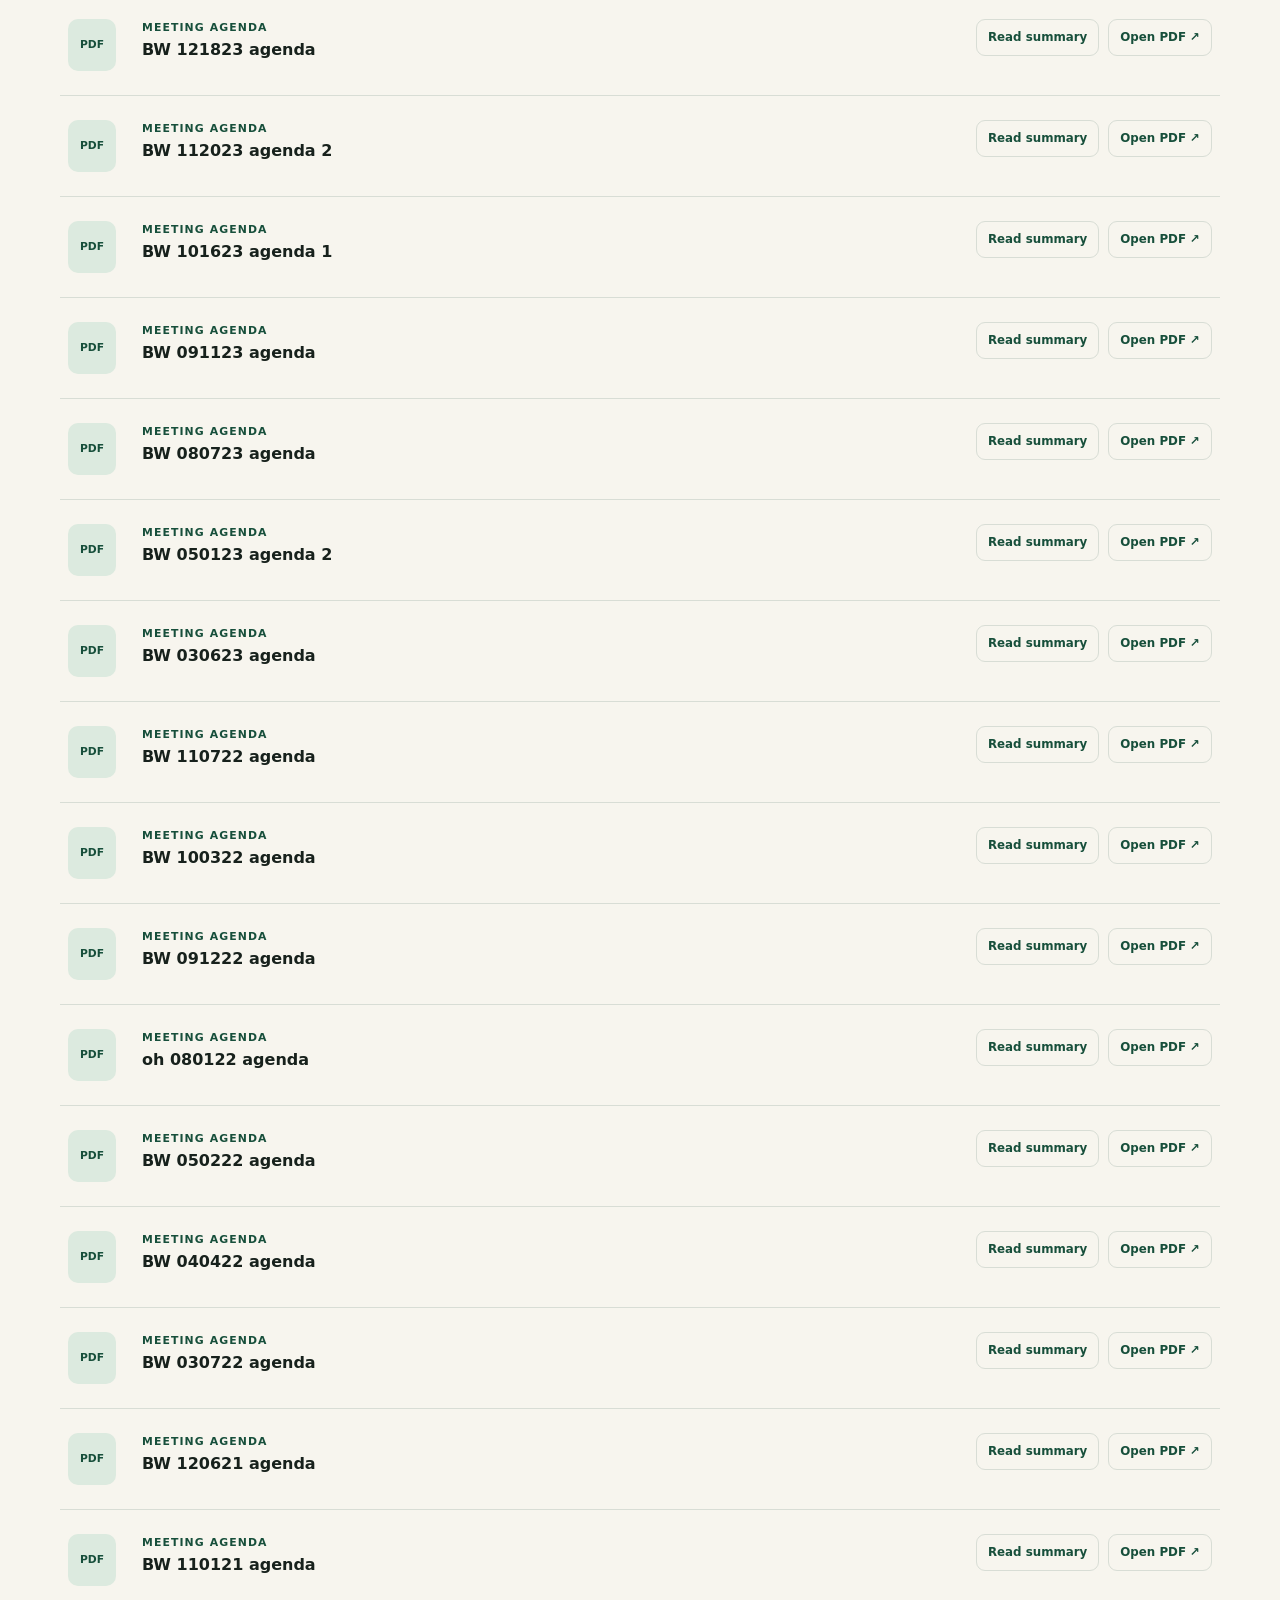
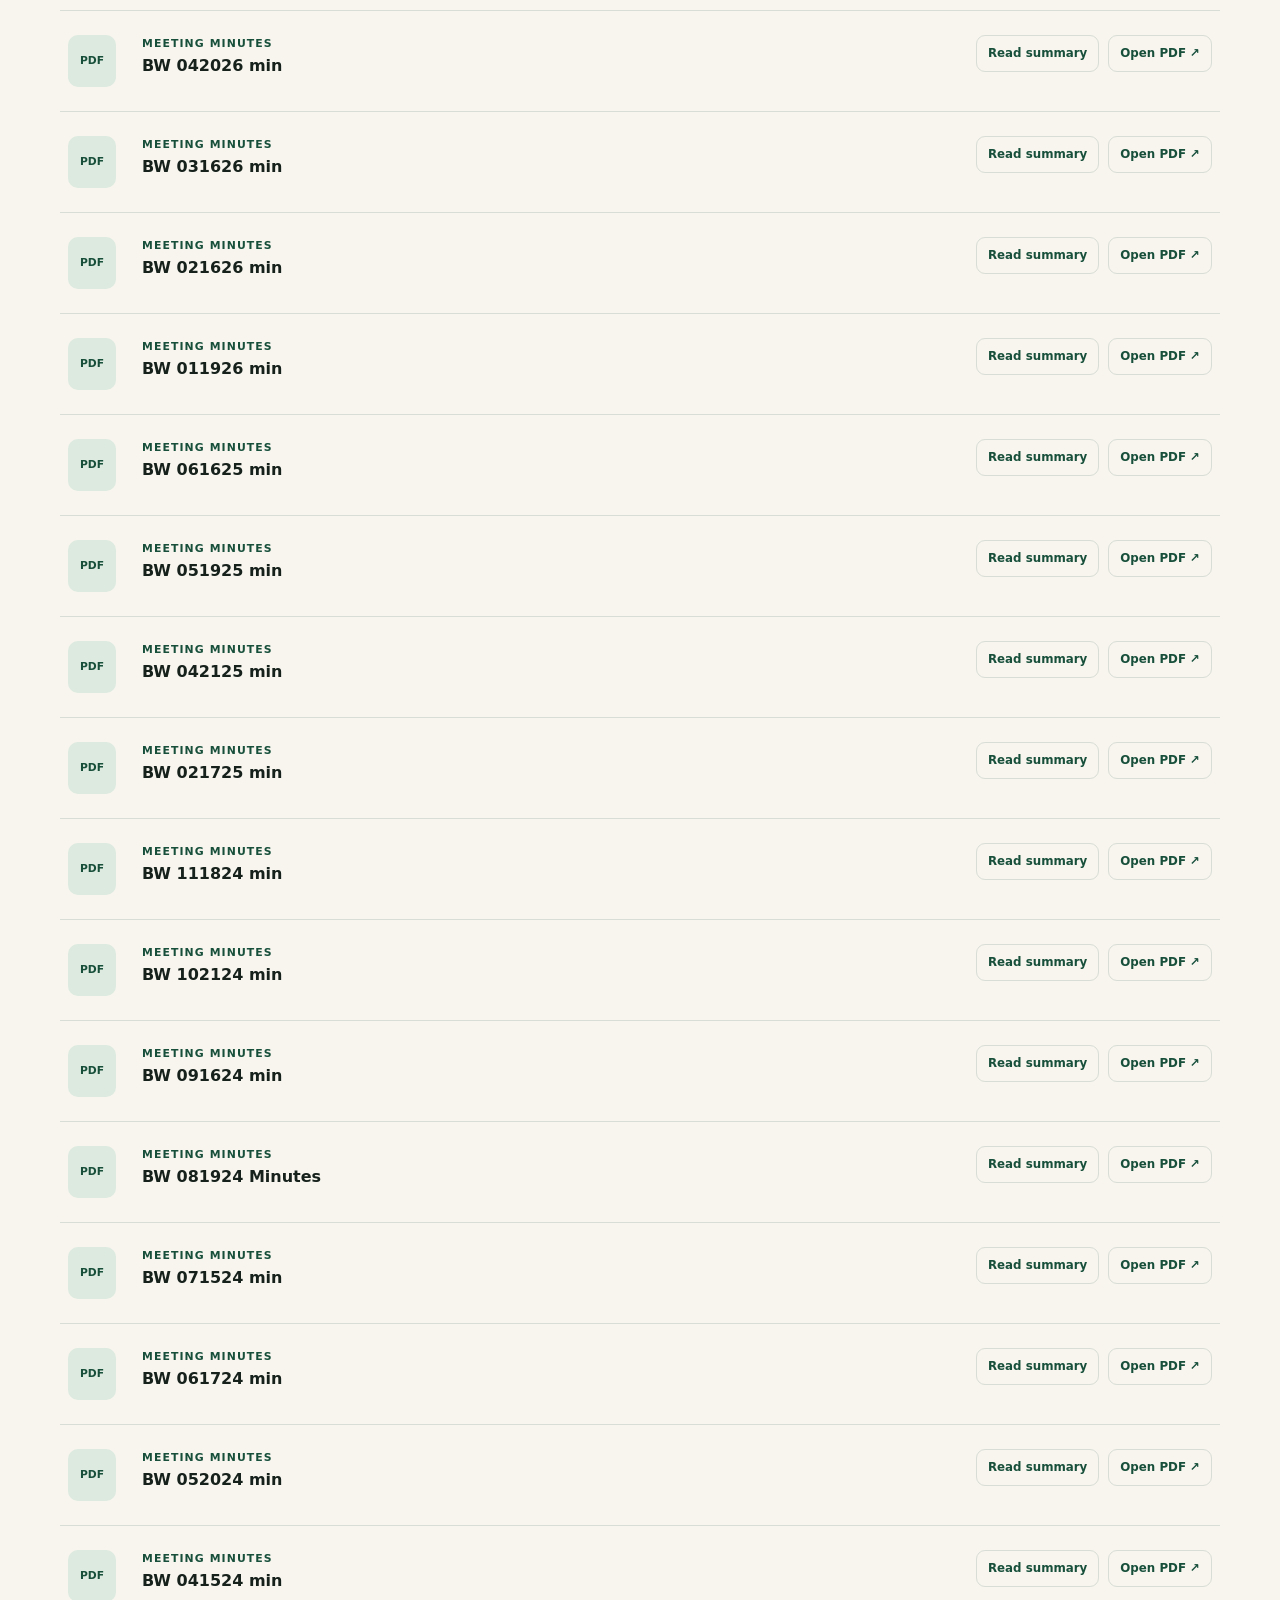
==== commit ab94d45e: "docs: add SR 534 project and public meeting information" ====
--- a/index.html
+++ b/index.html
@@ -30,6 +30,7 @@
         <a href="#safety">Safety</a>
         <a href="#emergency-care">Emergency care</a>
         <a href="#meetings">Meetings</a>
+        <a href="#sr534">SR 534</a>
         <a href="#documents">Docs</a>
       </nav>
     </header>
@@ -417,6 +418,46 @@
         </div>
       </section>
 
+      <section id="sr534" class="section-shell content-section">
+        <div class="section-heading">
+          <div>
+            <span class="eyebrow">Regional transportation project</span>
+            <h2>SR 534 &amp; our community</h2>
+          </div>
+          <p>Information about the SR 534 project, public meetings, and ways to contact the project team, with links to official CFX sources.</p>
+        </div>
+        <p>The Central Florida Expressway Authority (CFX) is developing SR 534, a 14-mile limited-access toll road connecting SR 417 near Boggy Creek Road in Orange County to Nova Road in Osceola County. CFX identifies improved regional and airport access and reduced congestion on roads such as Narcoossee Road and Boggy Creek Road as intended benefits. <a href="https://sr534.com/" target="_blank" rel="noopener">Official project overview ↗</a></p>
+        <p>Benefits and impacts specific to Bridgewalk are not established here. Questions residents may want to raise include nearby access points, changes to local traffic, tolls, construction timing, noise, and environmental effects.</p>
+        <h3>Phase 2 public meetings</h3>
+        <p>All times below are local to St. Cloud, Florida (Eastern Time).</p>
+        <div class="contact-grid">
+          <article class="contact-card cdd-card">
+            <div class="card-label">In person</div>
+            <h3>September 16, 2026</h3>
+            <p><time datetime="2026-09-16">Wednesday, September 16, 2026</time><br><strong>5:30 p.m.–7:30 p.m.</strong></p>
+            <p><strong>Narcoossee Middle School</strong><br>Cafeteria &amp; Gym<br>2700 N Narcoossee Rd<br>St Cloud, FL 34771</p>
+            <div class="card-links">
+              <a href="https://www.google.com/maps/search/?api=1&amp;query=2700+N+Narcoossee+Rd+St+Cloud+FL+34771" target="_blank" rel="noopener">Directions ↗</a>
+              <a href="https://sr534.com/public-involvement/#publicmeetings" target="_blank" rel="noopener">Official meeting notice ↗</a>
+            </div>
+          </article>
+          <article class="contact-card cdd-card">
+            <div class="card-label">Virtual · Microsoft Teams</div>
+            <h3>September 17, 2026</h3>
+            <p><time datetime="2026-09-17">Thursday, September 17, 2026</time><br><strong>5:30 p.m.–7:00 p.m.</strong></p>
+            <p>Attend online or call in via Microsoft Teams. Register to receive a confirmation email with the link to join the webinar.</p>
+            <div class="card-links">
+              <a href="https://events.teams.microsoft.com/event/066bbf80-7668-4c1a-94e0-17dd8bd064df@0f260f60-7a40-4425-8672-bb0e9b7ece4a" target="_blank" rel="noopener">Register for the virtual meeting ↗</a>
+            </div>
+          </article>
+        </div>
+        <h3>Project contact</h3>
+        <p><strong>Tiany Sousa</strong> · Public Involvement Officer<br>Phone: <a href="tel:+14075055594">407-505-5594</a><br>Email: <a href="mailto:Design@CFXway.com">Design@CFXway.com</a></p>
+        <p lang="es">Para información en español comuníquese con Tiany Sousa al <a href="tel:+14076360209">407-636-0209</a> o por correo electrónico a <a href="mailto:Tiany.Sousa@CFXway.com">Tiany.Sousa@CFXway.com</a>.</p>
+        <p><a href="https://sr534.com/contact/" target="_blank" rel="noopener">Contact the project team ↗</a> to ask questions, sign up for notices and project updates, or request a presentation for a community meeting.</p>
+        <p class="freshness-note">Meeting and contact details checked against the official SR 534 public involvement and contact pages on September 14, 2026. Confirm the latest details before attending.</p>
+      </section>
+
       <section id="meetings" class="meetings-section">
         <div class="section-shell">
           <div class="section-heading inverse">
@@ -493,7 +534,7 @@
           <strong>Bridgewalk Resident Reference</strong>
           <p>An unofficial, resident-created convenience resource.</p>
         </div>
-        <p>Not affiliated with the Bridgewalk HOA or Bridgewalk CDD. Official sources control if information differs.</p>
+        <p>Compiled from publicly available sources and provided for general information only. Information may be incomplete or outdated; official sources control.</p>
         <div class="footer-links">
           <a href="privacy.html">Privacy</a>
           <a href="accessibility.html">Accessibility</a>
--- a/styles.css
+++ b/styles.css
@@ -83,6 +83,7 @@
 .section-heading h2 { margin-bottom: 0; font-size: clamp(2.4rem, 5vw, 4.3rem); letter-spacing: -0.035em; }
 .section-heading > p { max-width: 470px; margin: 0 0 6px; color: var(--muted); }
 .contact-grid { display: grid; grid-template-columns: 1fr 1fr; gap: 24px; }
+#sr534 .contact-grid + h3 { margin-top: 40px; }
 .contact-card { position: relative; overflow: hidden; padding: clamp(28px, 4vw, 44px); border: 1px solid var(--line); border-radius: var(--radius); box-shadow: var(--shadow); }
 .cdd-card { background: var(--white); }
 .hoa-card { color: white; background: var(--green-dark); border-color: var(--green-dark); }
@@ -265,6 +266,15 @@
 .privacy-content p + p { margin-top: 12px; }
 .privacy-content a { color: var(--green); font-weight: 700; text-underline-offset: 4px; }
 
+.not-found-page { min-height: calc(100vh - 340px); padding-block: clamp(72px, 12vw, 140px); text-align: center; }
+.not-found-code { margin-bottom: 18px; color: #dce9df; font-family: Georgia, "Times New Roman", serif; font-size: clamp(6rem, 18vw, 13rem); font-weight: 800; line-height: .75; letter-spacing: -.08em; }
+.not-found-page > .eyebrow { display: block; margin-bottom: 20px; }
+.not-found-page h1 { max-width: 800px; margin: 0 auto 32px; white-space: normal; }
+.not-found-page > p { max-width: 620px; margin: 0 auto; color: var(--muted); font-size: 1.08rem; }
+.not-found-actions { display: flex; flex-wrap: wrap; gap: 14px; justify-content: center; margin-top: 44px; }
+.not-found-links { display: flex; flex-wrap: wrap; gap: 16px 30px; justify-content: center; margin-top: 48px; }
+.not-found-links a { color: var(--green); font-size: .88rem; font-weight: 750; text-underline-offset: 4px; }
+
 .maintenance-hero { padding-block: 80px 72px; }
 .maintenance-hero h1 { max-width: 920px; white-space: normal; }
 .maintenance-hero > p { max-width: 760px; margin: 0; color: var(--muted); font-size: 1.12rem; }
@@ -280,6 +290,11 @@
 .guide-intro { display: grid; grid-template-columns: 1.1fr .9fr; gap: 70px; align-items: end; margin-bottom: 62px; }
 .guide-intro h2 { margin: 0; font-size: clamp(2.4rem, 5vw, 4.3rem); letter-spacing: -.035em; }
 .guide-intro > p { margin: 0 0 7px; color: var(--muted); }
+.maintenance-disclaimer, .source-note { background: #fff8e8; border: 1px solid #ead49d; border-radius: 16px; }
+.maintenance-disclaimer { margin-bottom: 44px; padding: 24px 28px; }
+.maintenance-disclaimer h2 { margin-bottom: 8px; font-size: 1.25rem; }
+.maintenance-disclaimer p, .source-note p { margin: 0; color: #6e5b36; }
+.maintenance-disclaimer p { font-size: .9rem; }
 .maintenance-steps { margin: 0; padding: 0; list-style: none; }
 .maintenance-step { display: grid; grid-template-columns: .8fr 1.2fr; gap: clamp(34px, 7vw, 88px); align-items: center; padding-block: 54px; border-top: 1px solid var(--line); }
 .maintenance-step:nth-child(even):not(.text-only-step) .step-copy { order: 2; }
@@ -303,9 +318,8 @@
 .restart-step .step-number { color: #b7d1c2; }
 .restart-step .step-copy p { color: #d6e1da; }
 .restart-step .step-copy > strong { color: #ffd59a; }
-.source-note { margin-top: 68px; padding: 30px 34px; background: #fff8e8; border: 1px solid #ead49d; border-radius: 16px; }
+.source-note { margin-top: 68px; padding: 30px 34px; }
 .source-note h2 { margin-bottom: 10px; font-size: 1.5rem; }
-.source-note p { margin: 0; color: #6e5b36; }
 .source-note a { color: #6e4c13; font-weight: 750; text-underline-offset: 4px; }
 
 @media (max-width: 880px) {
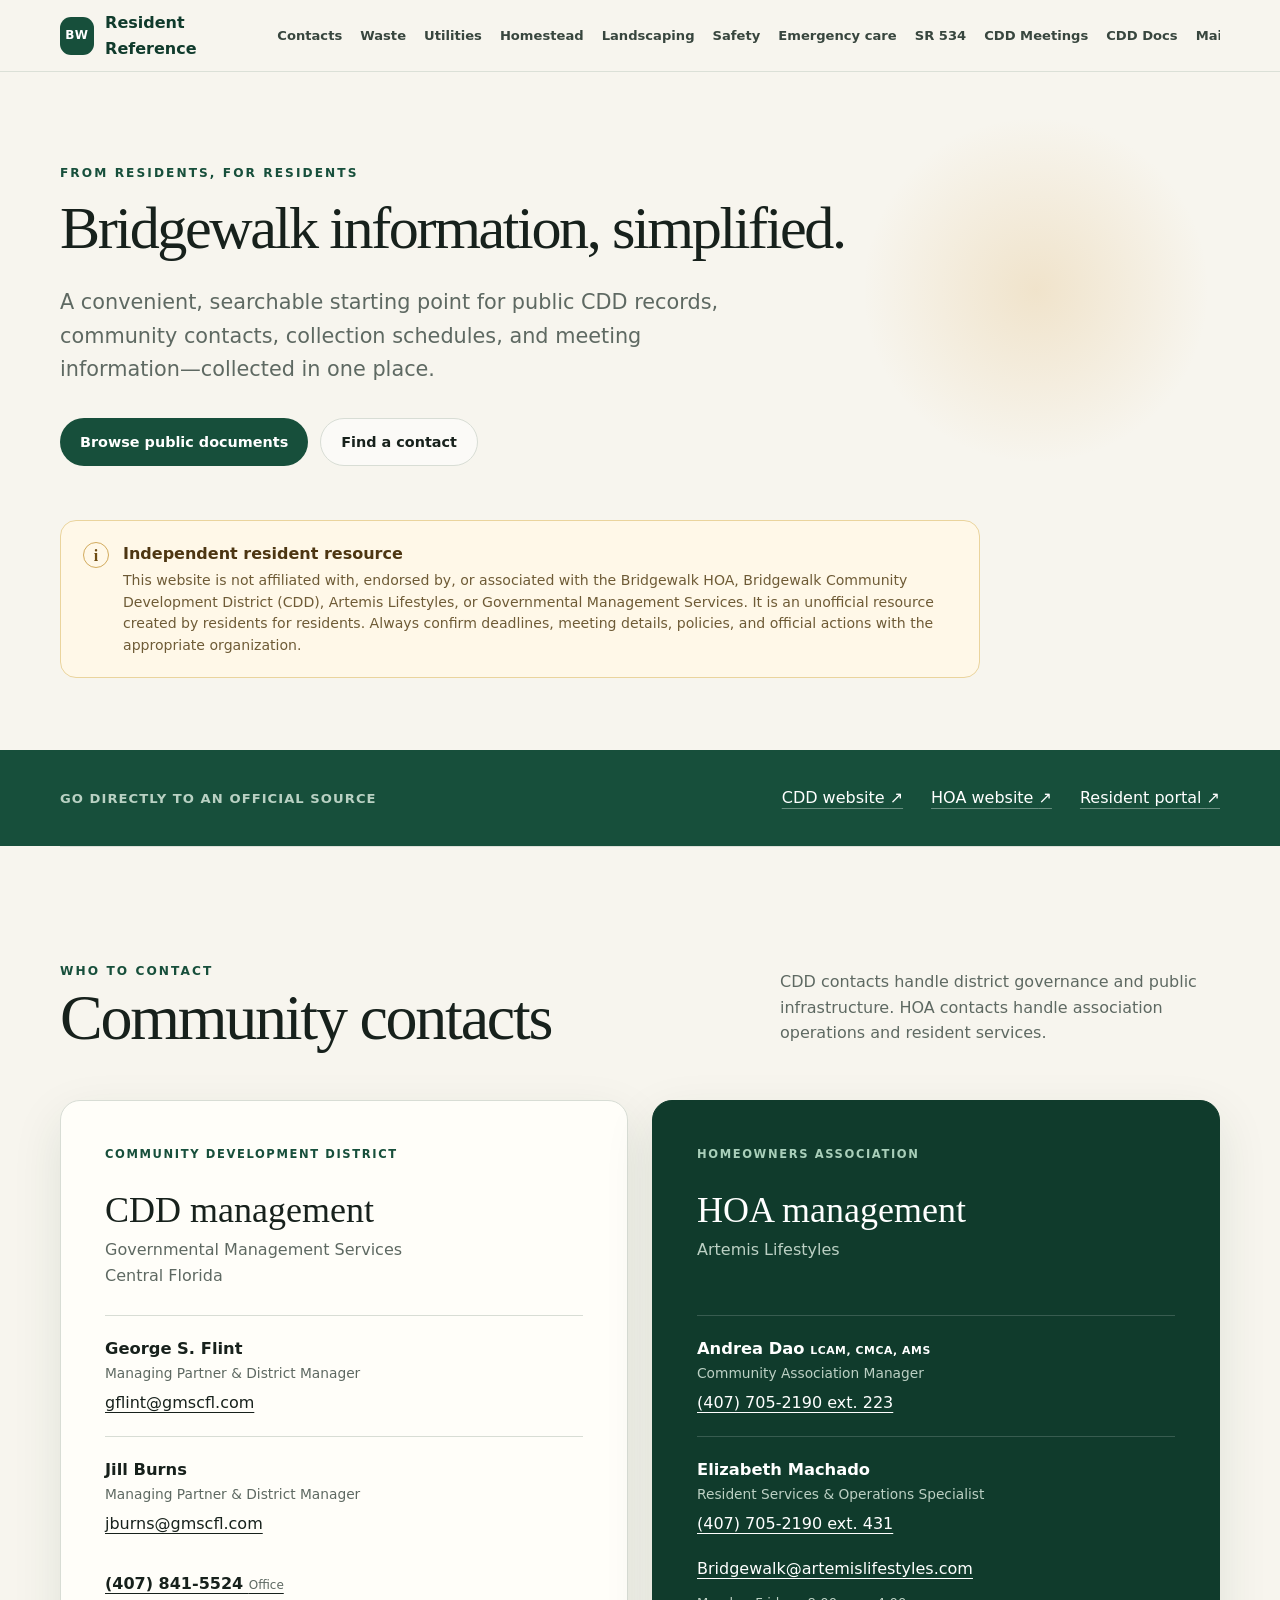
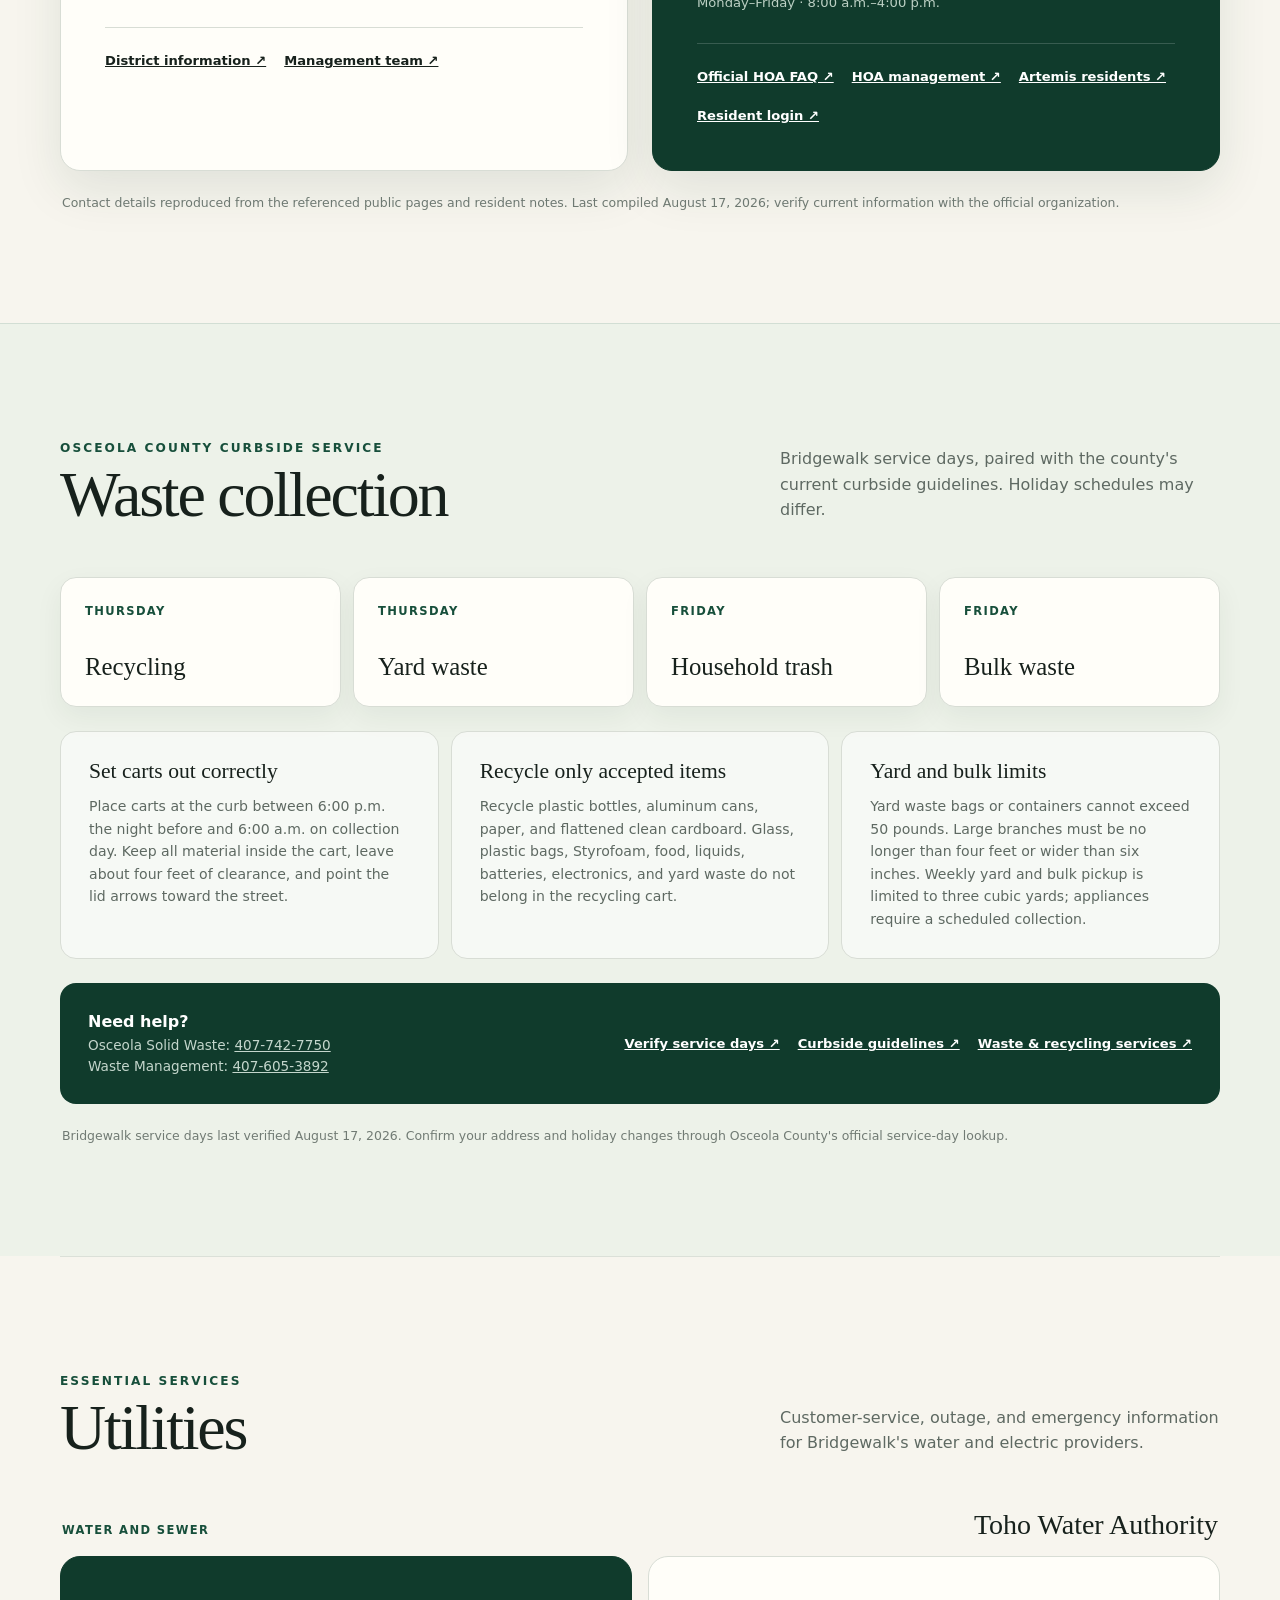
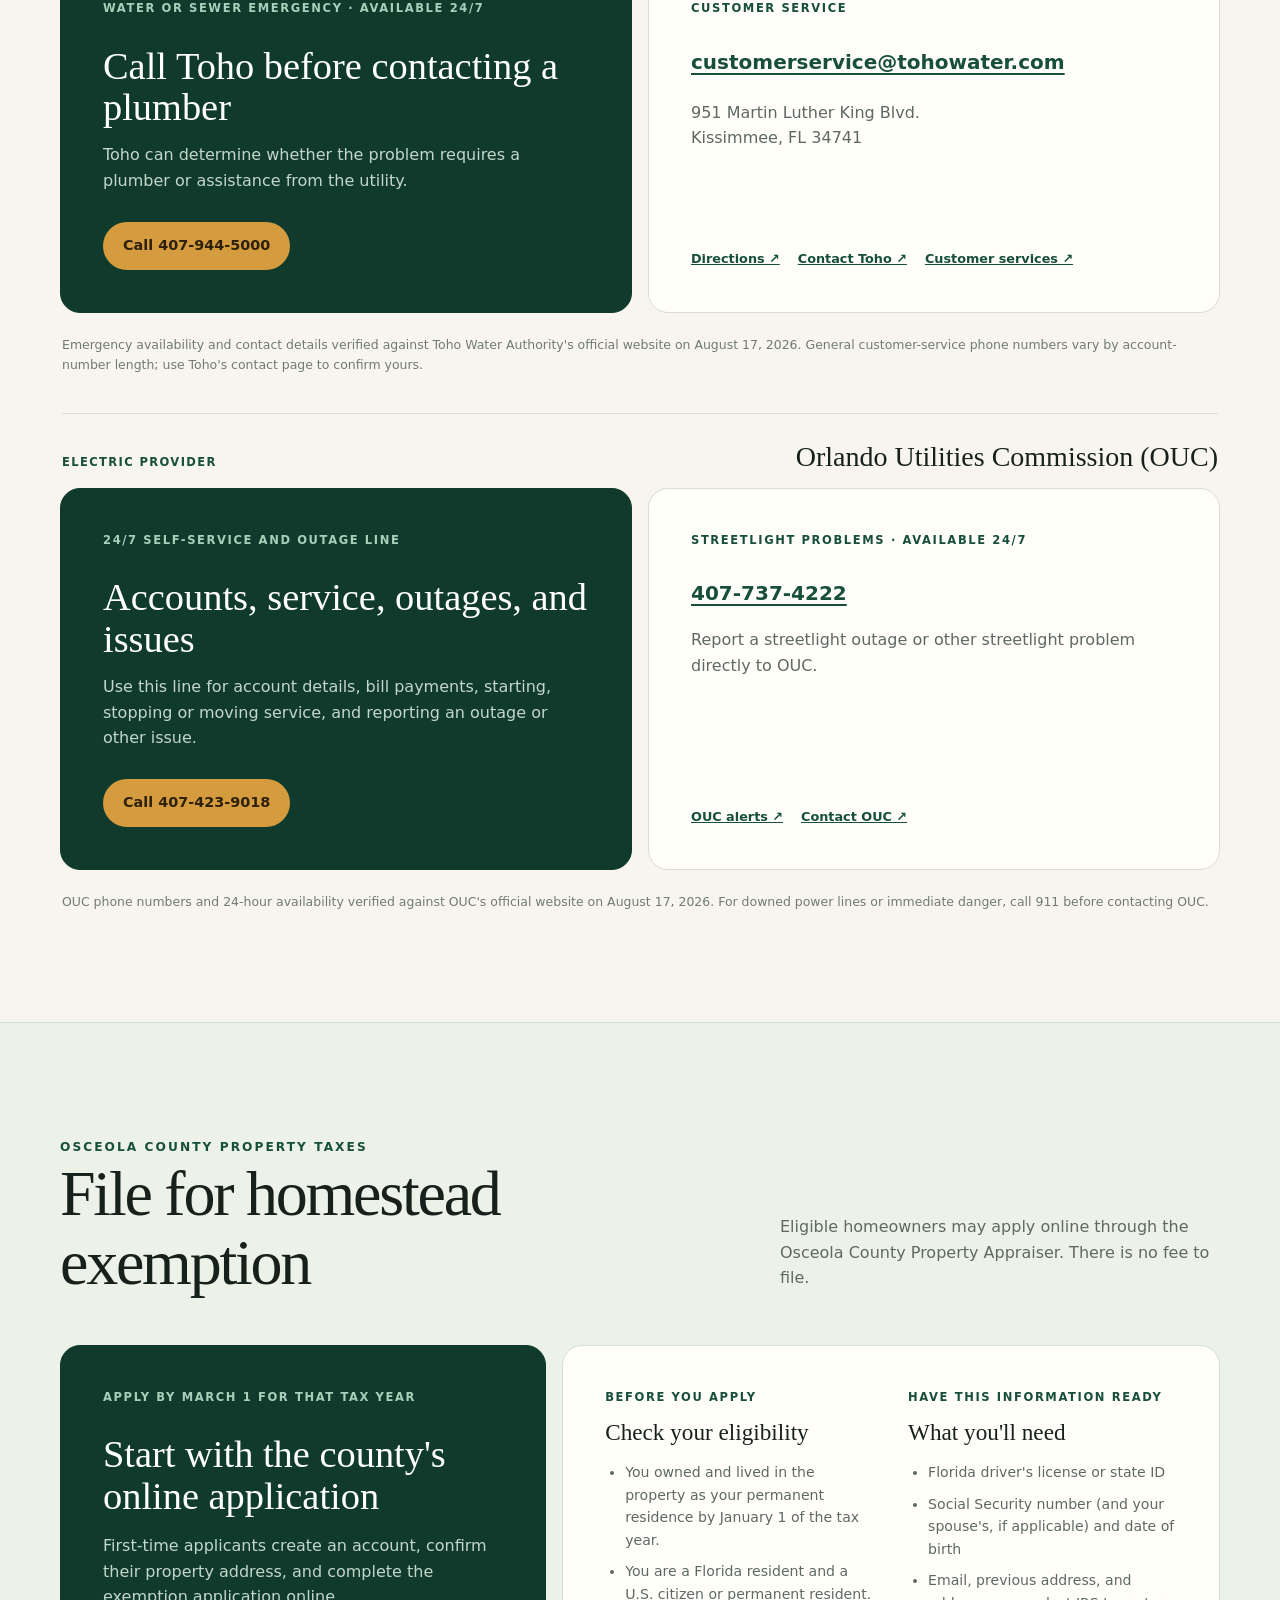
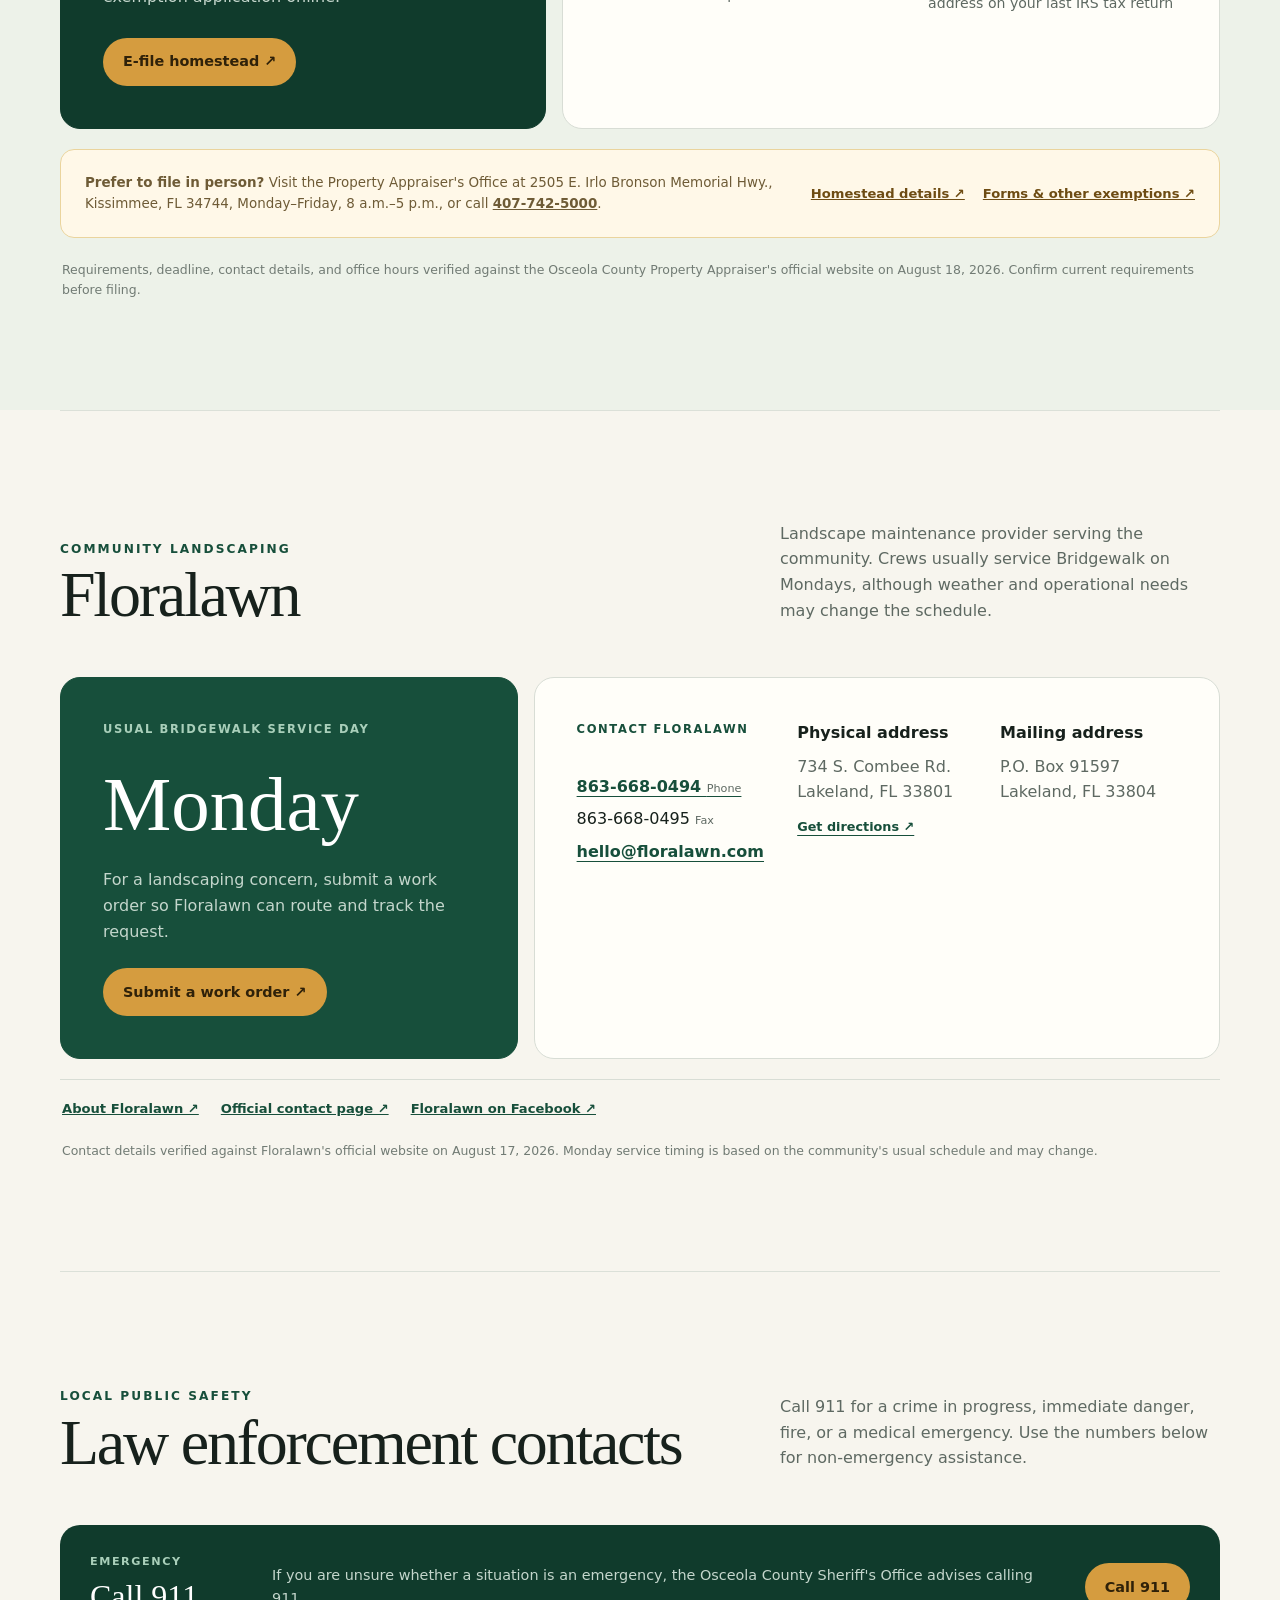
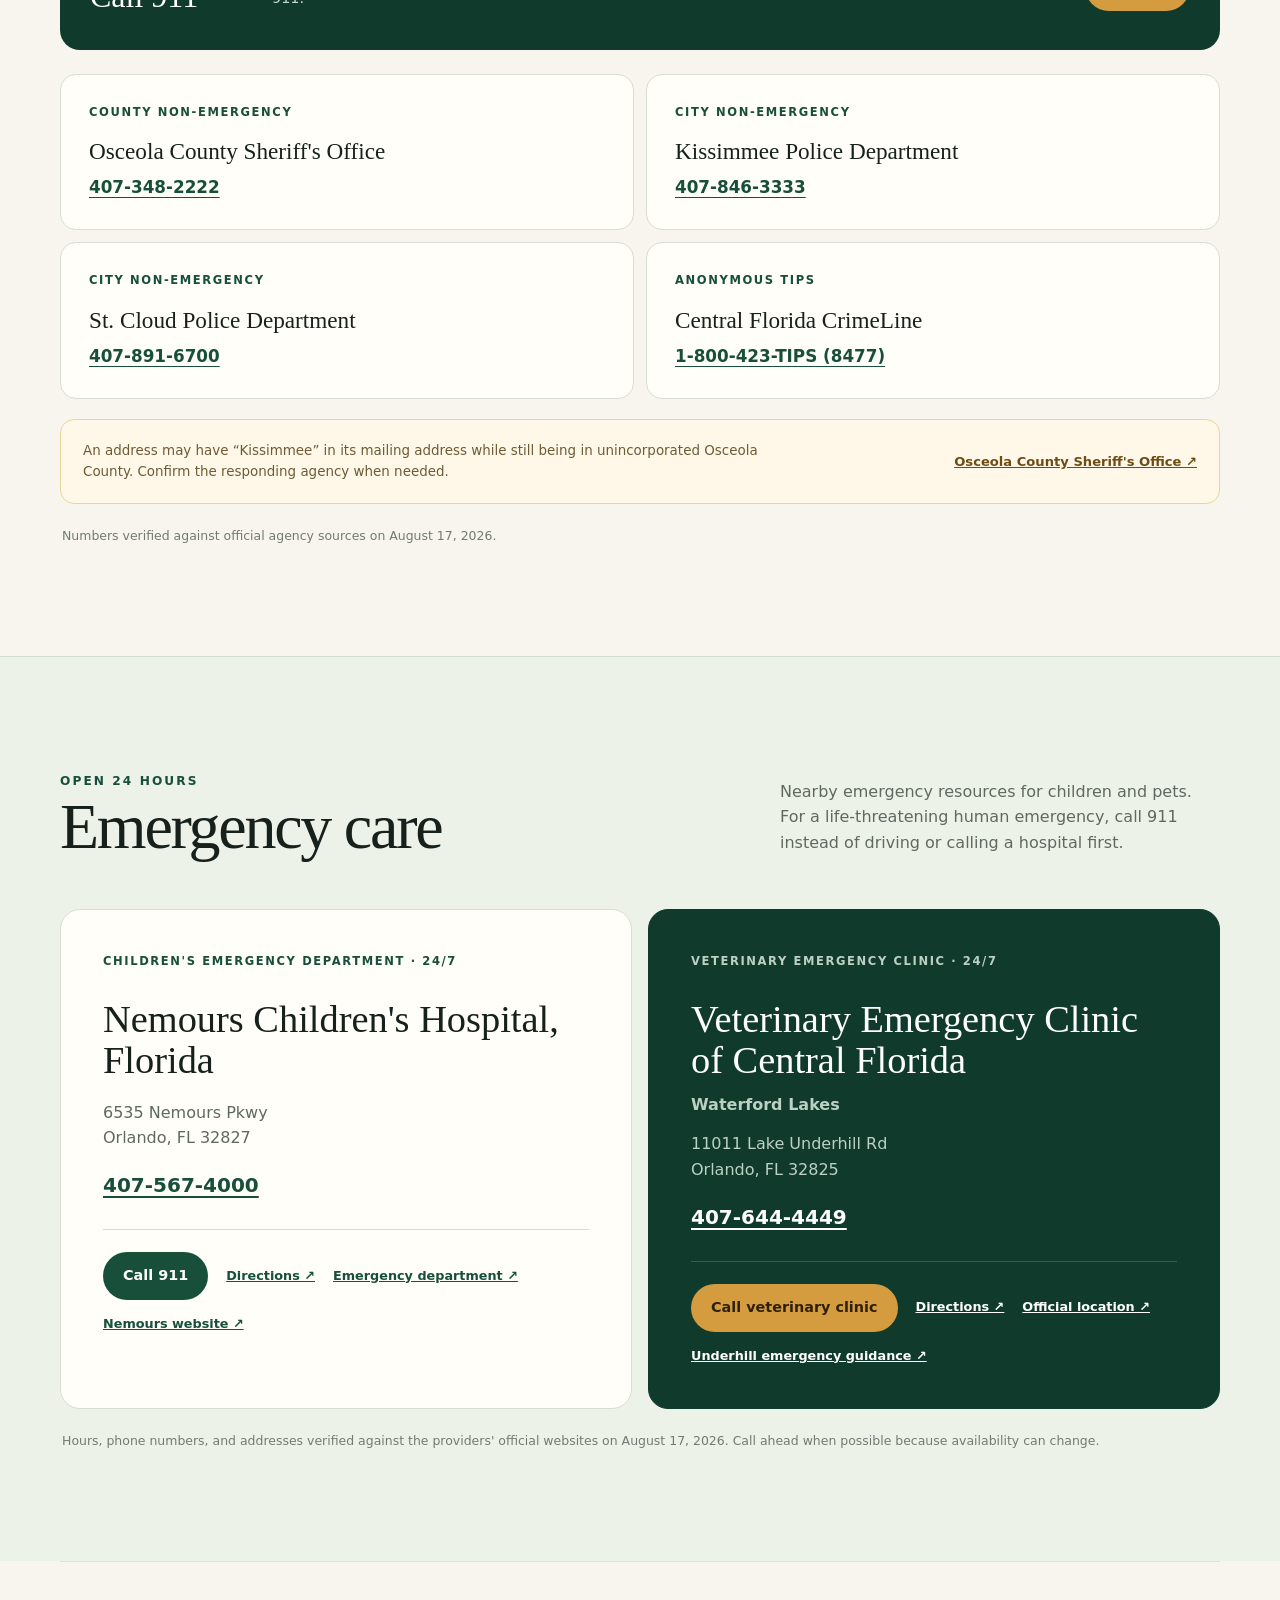
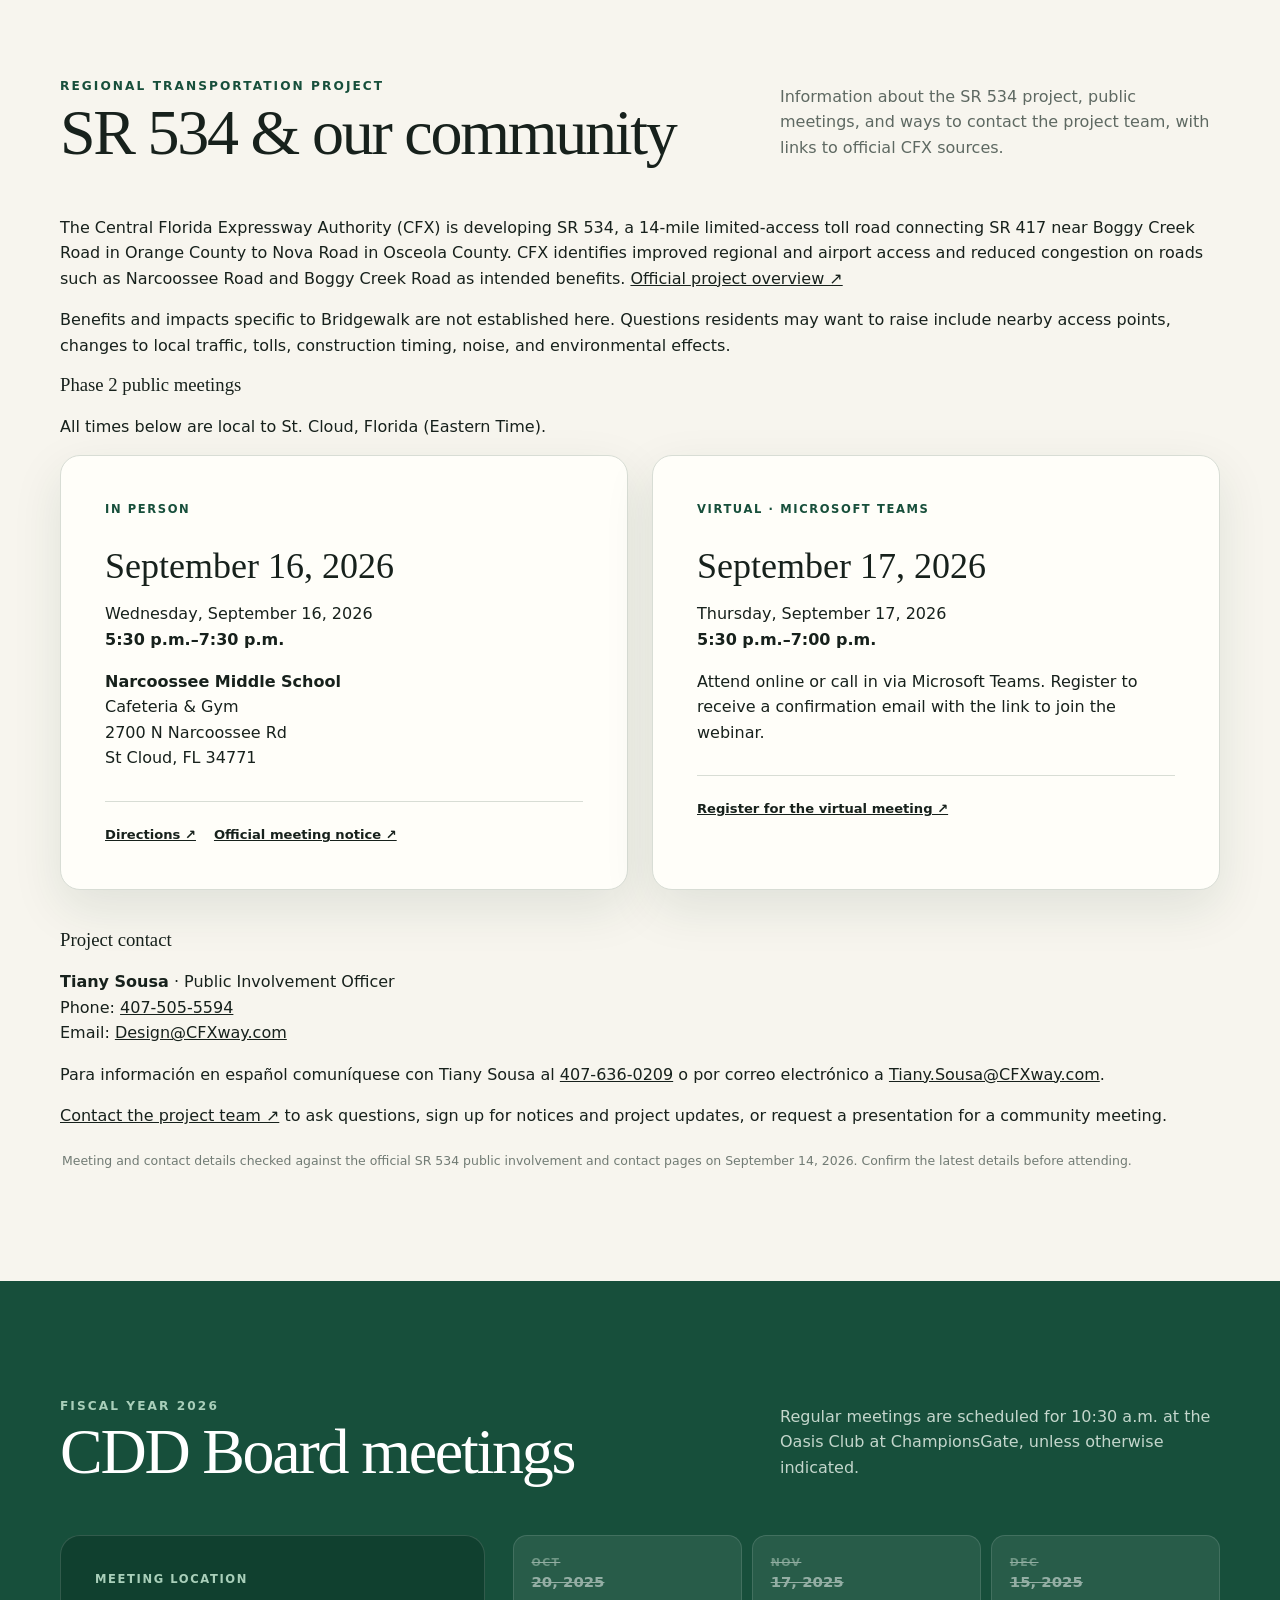
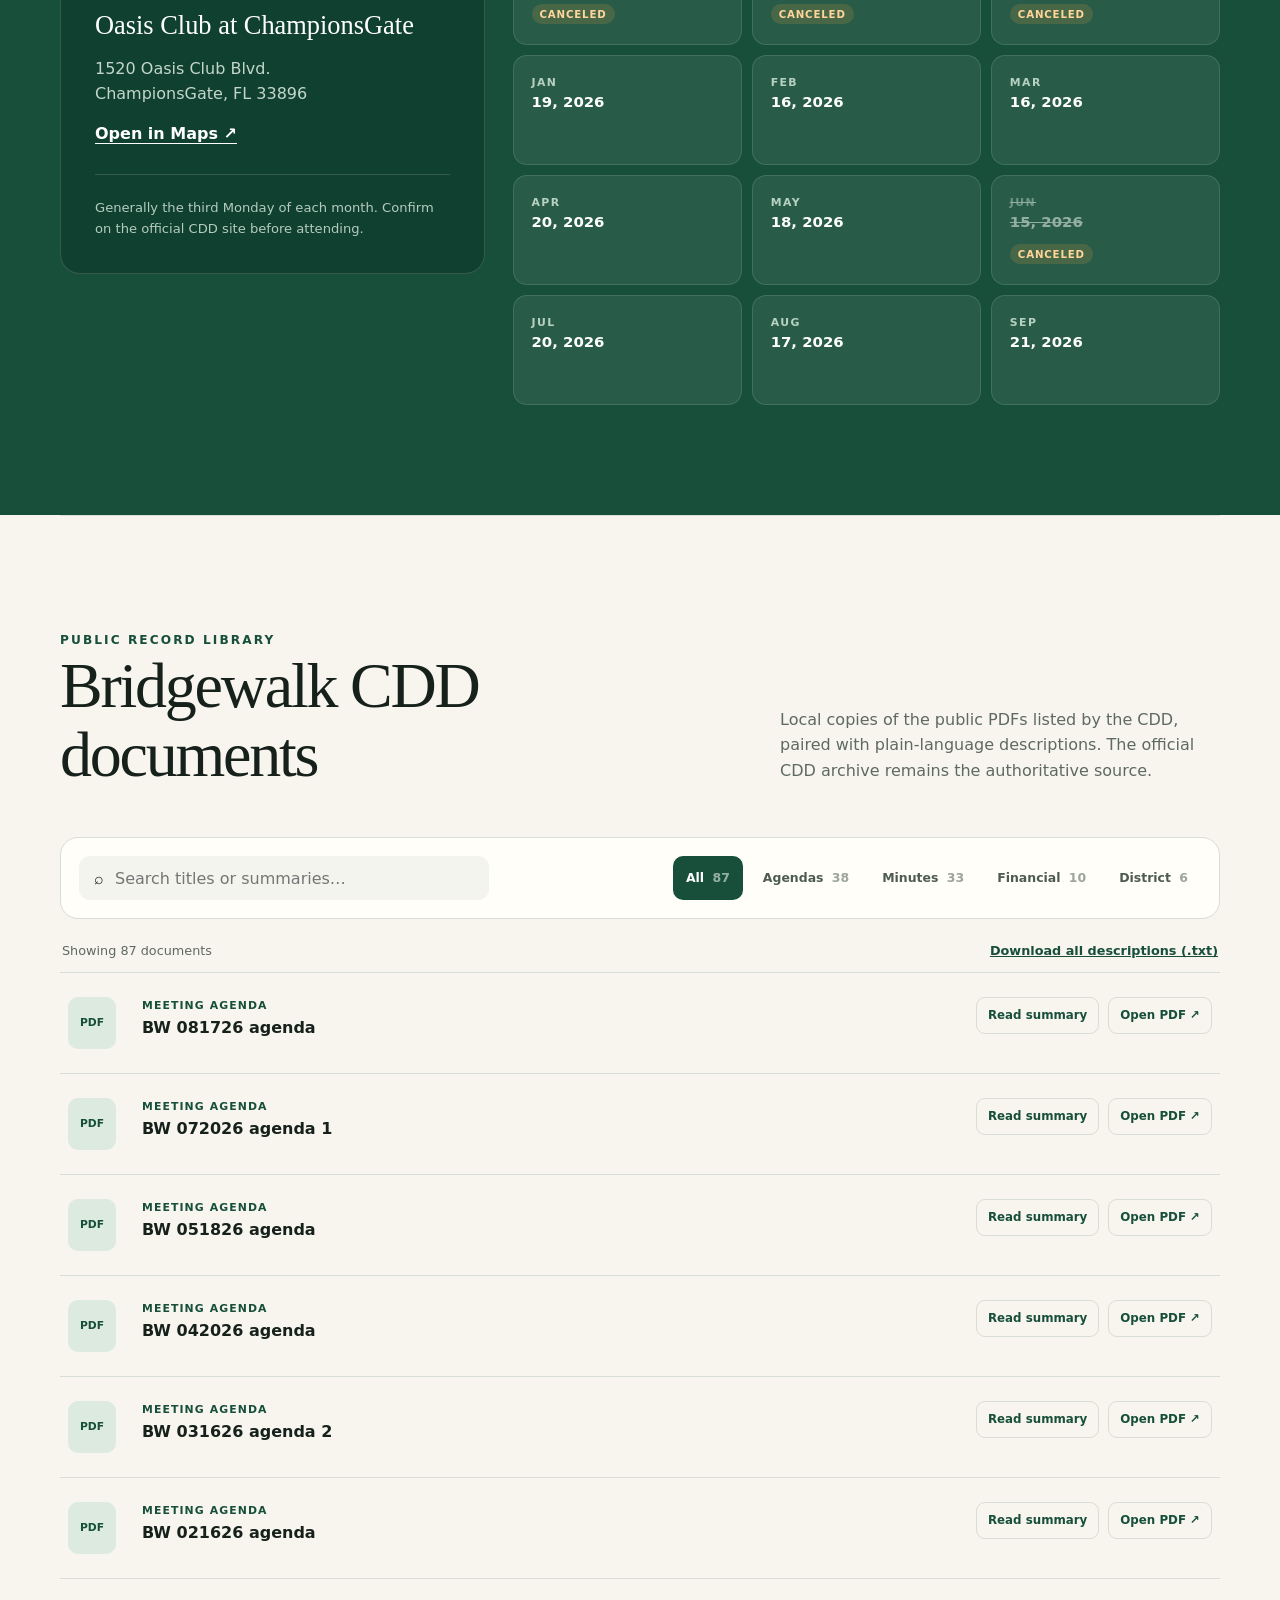
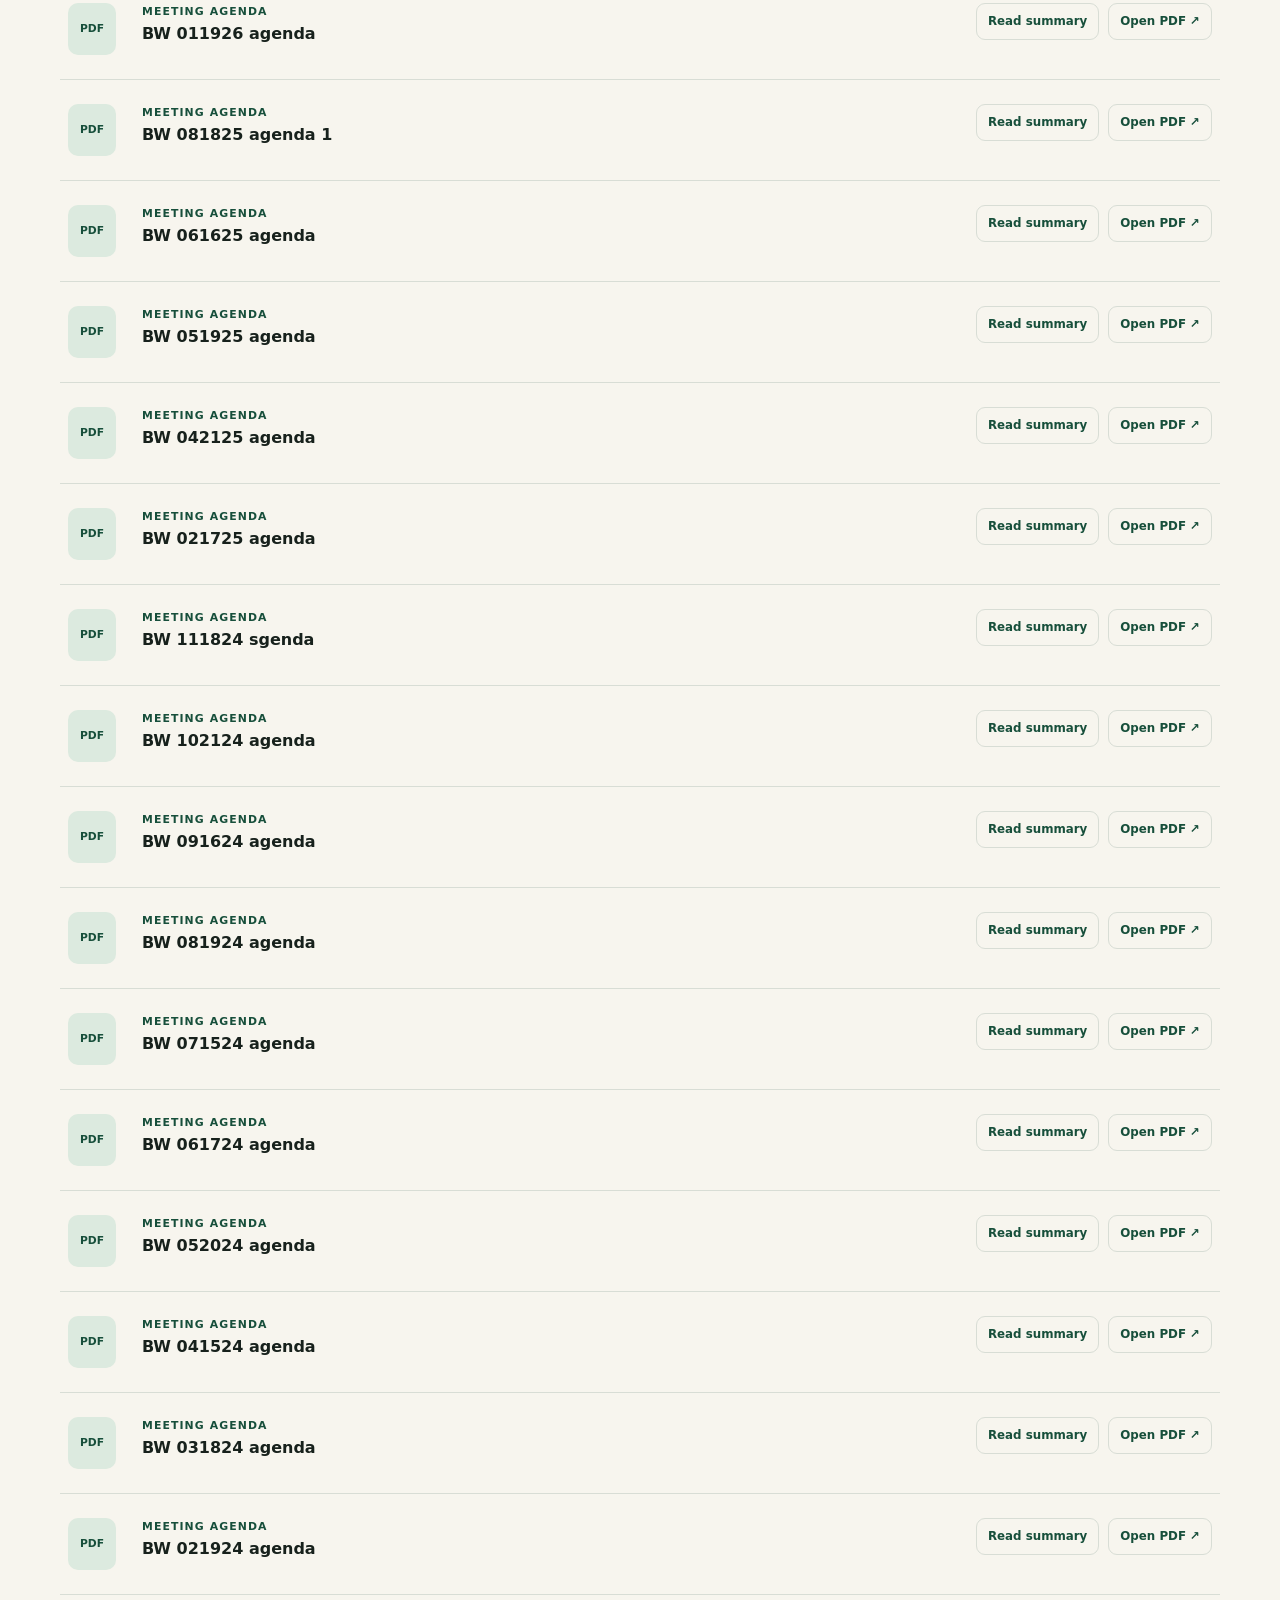
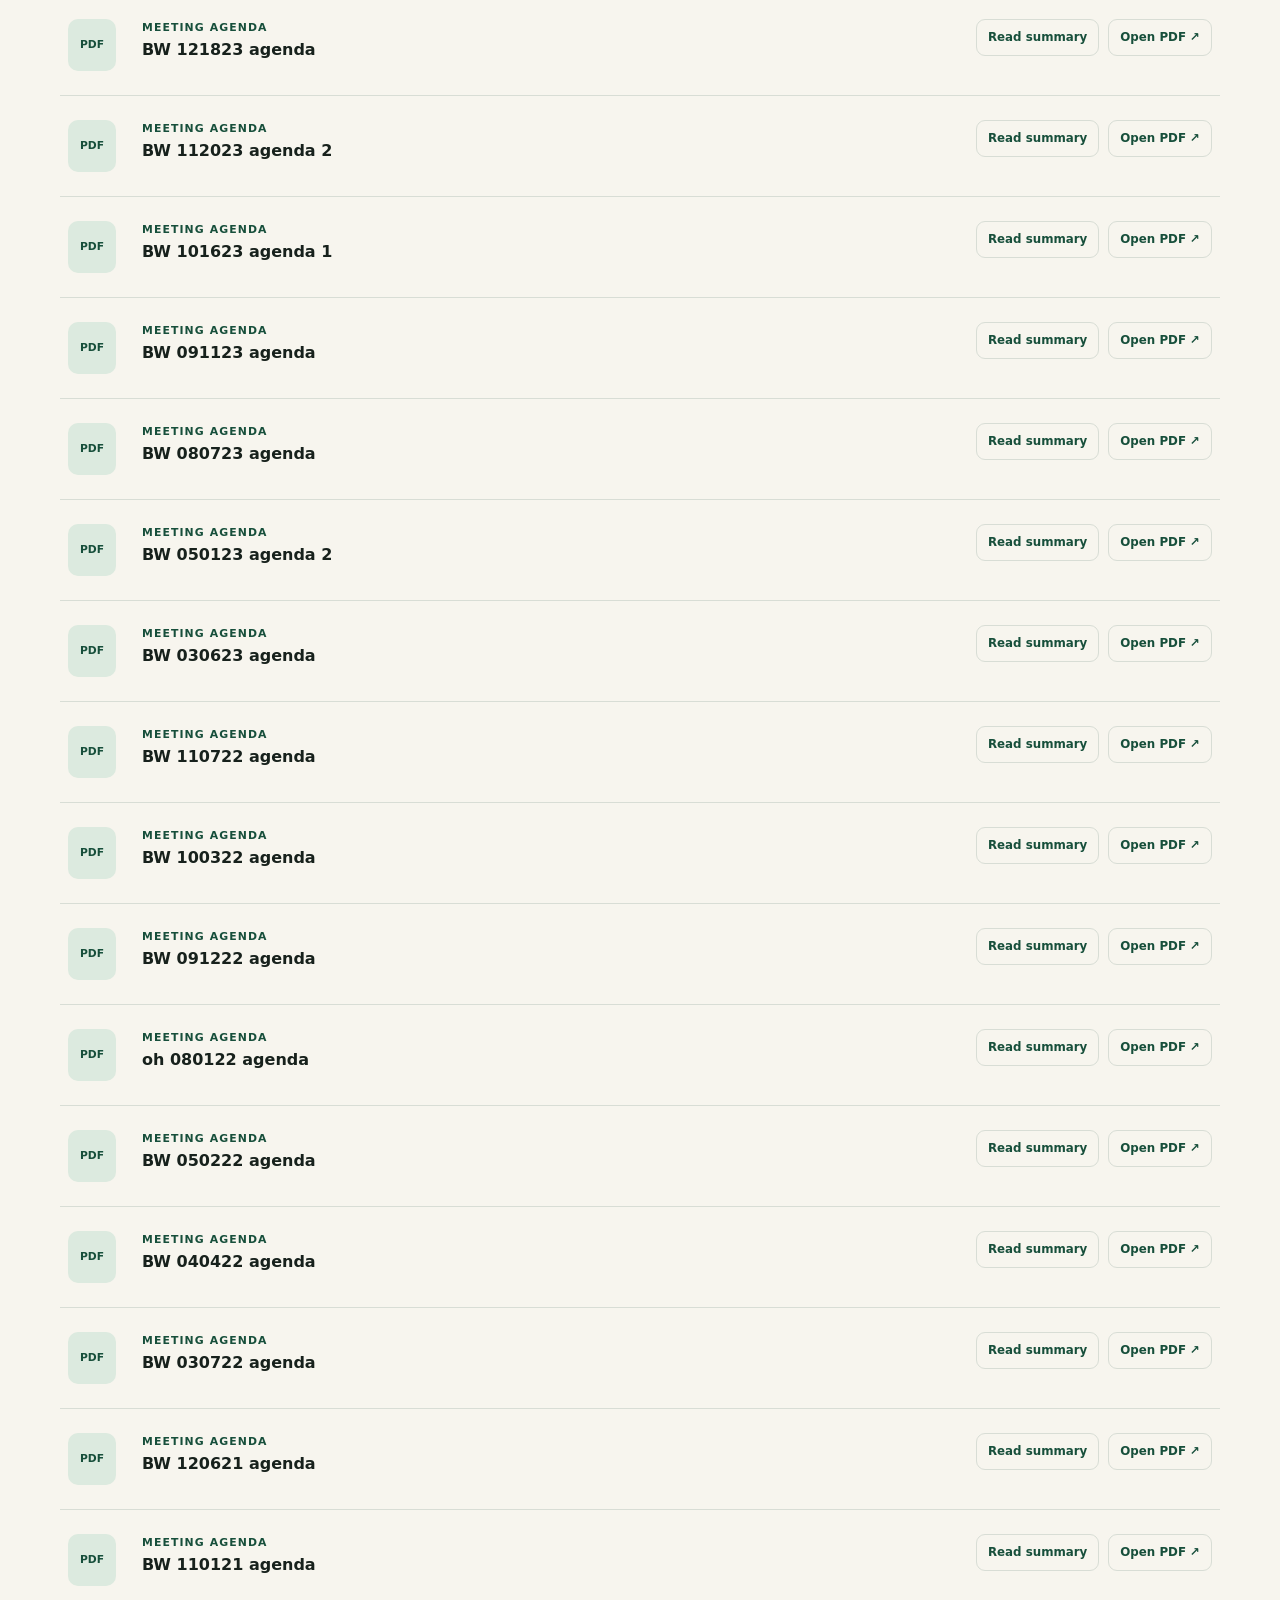
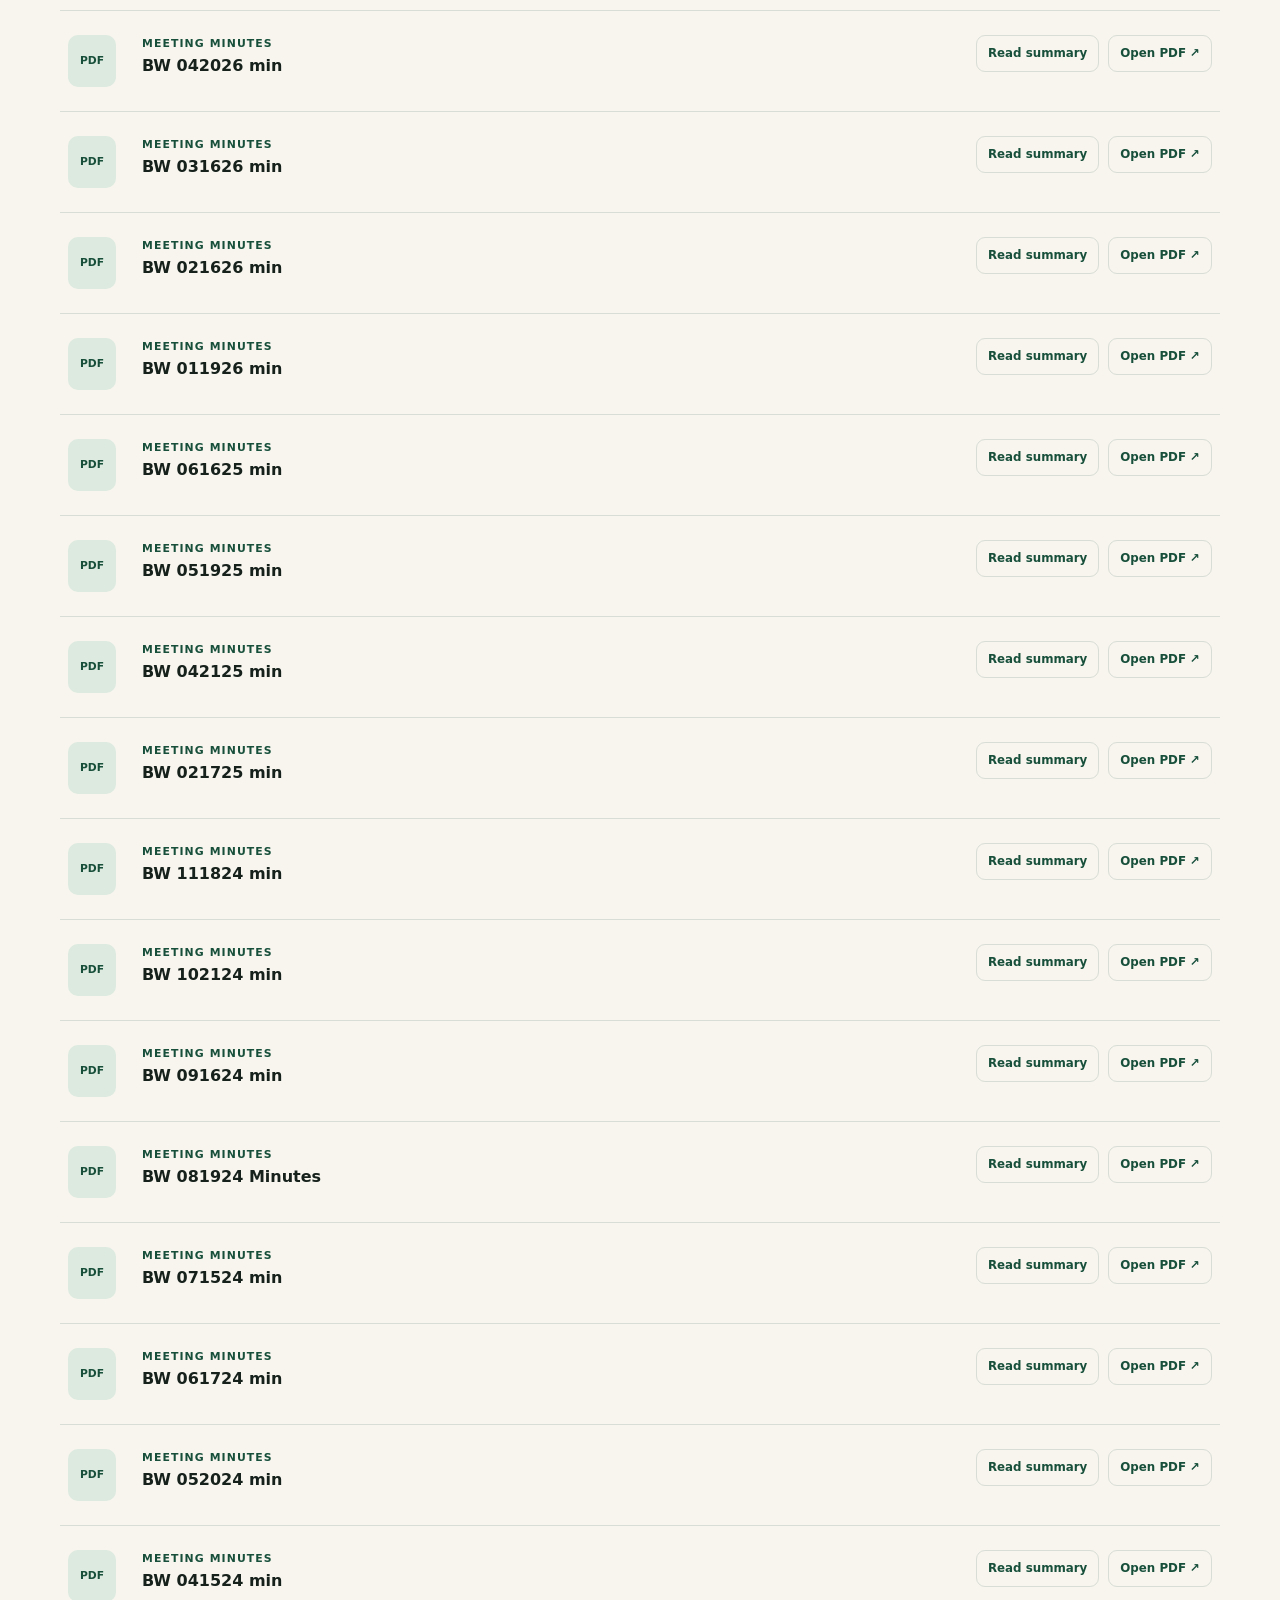
==== commit 7ba298dd: "fix: match navigation to page section order" ====
--- a/index.html
+++ b/index.html
@@ -26,12 +26,12 @@
         <a href="#utilities">Utilities</a>
         <a href="#homestead">Homestead</a>
         <a href="#landscaping">Landscaping</a>
-        <a href="maintenance.html">Maintenance tips</a>
         <a href="#safety">Safety</a>
         <a href="#emergency-care">Emergency care</a>
-        <a href="#meetings">Meetings</a>
         <a href="#sr534">SR 534</a>
-        <a href="#documents">Docs</a>
+        <a href="#meetings">CDD Meetings</a>
+        <a href="#documents">CDD Docs</a>
+        <a href="maintenance.html">Maintenance tips</a>
       </nav>
     </header>
 
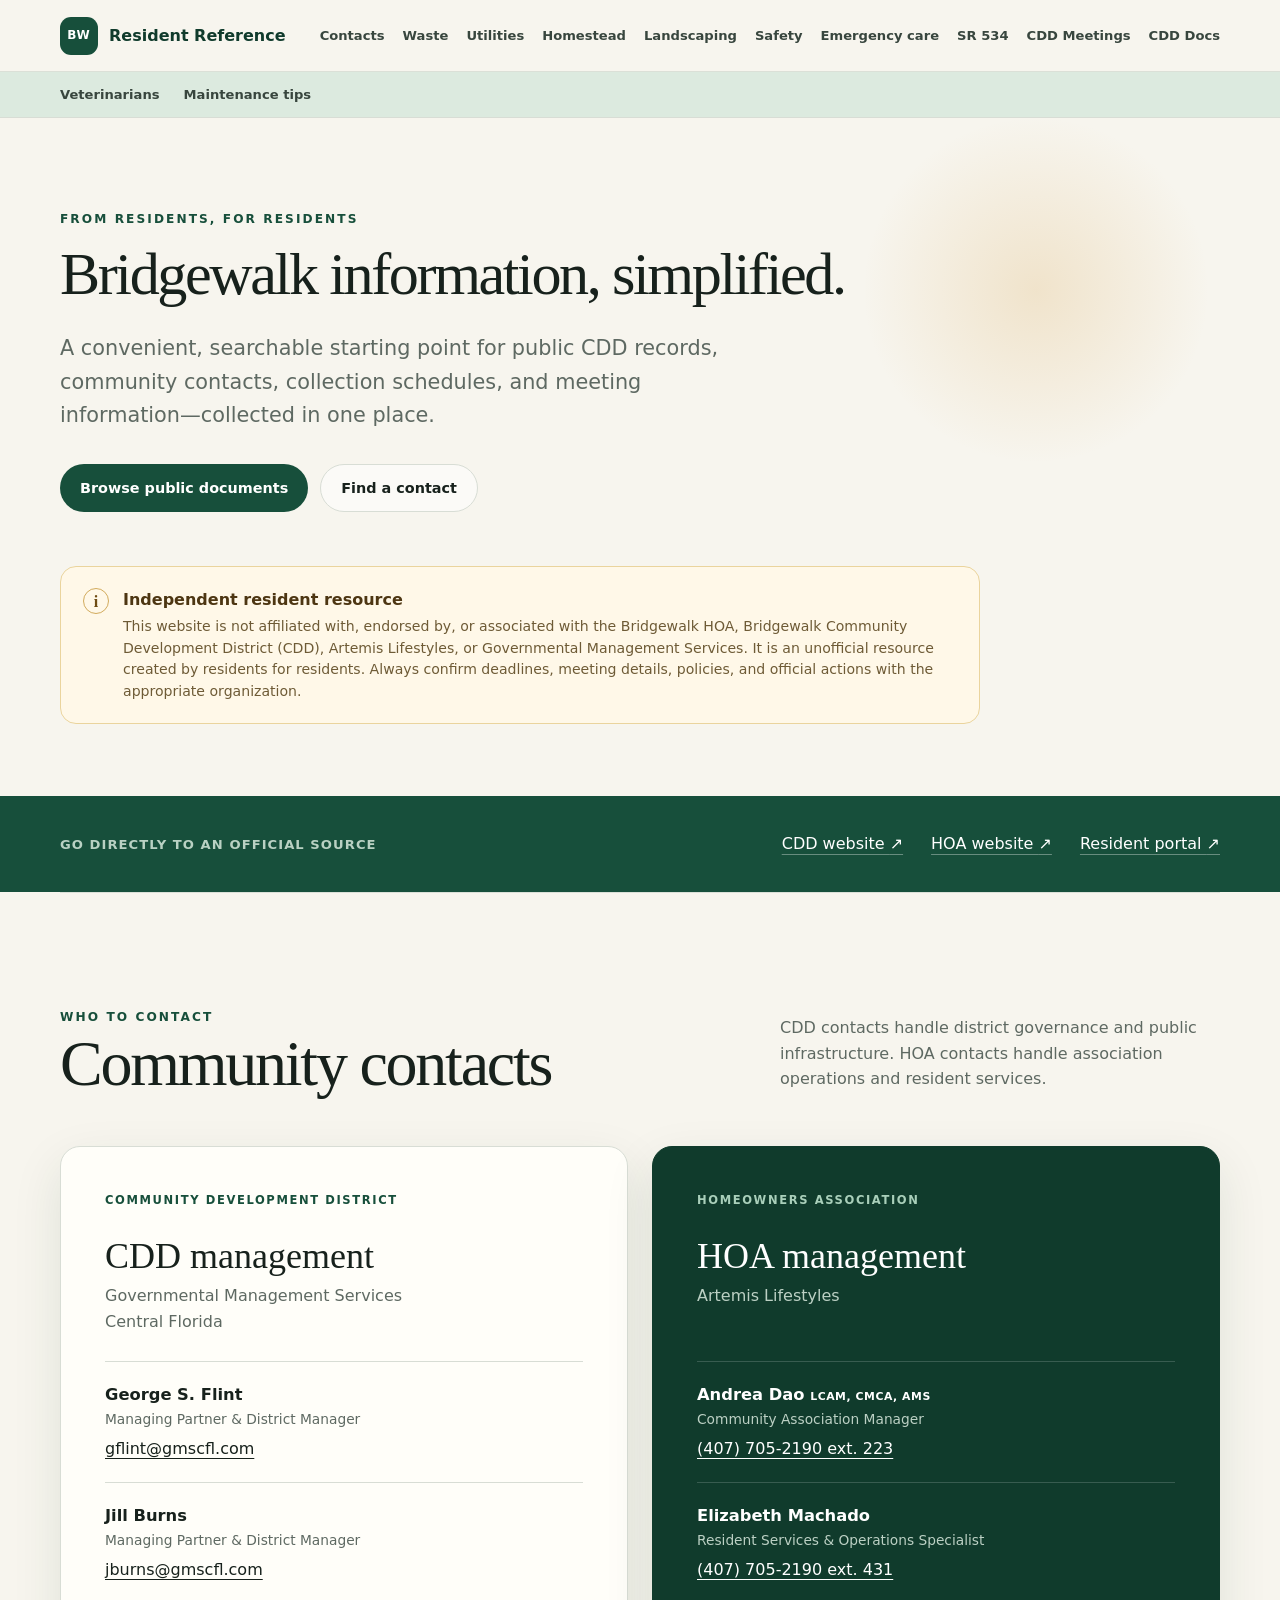
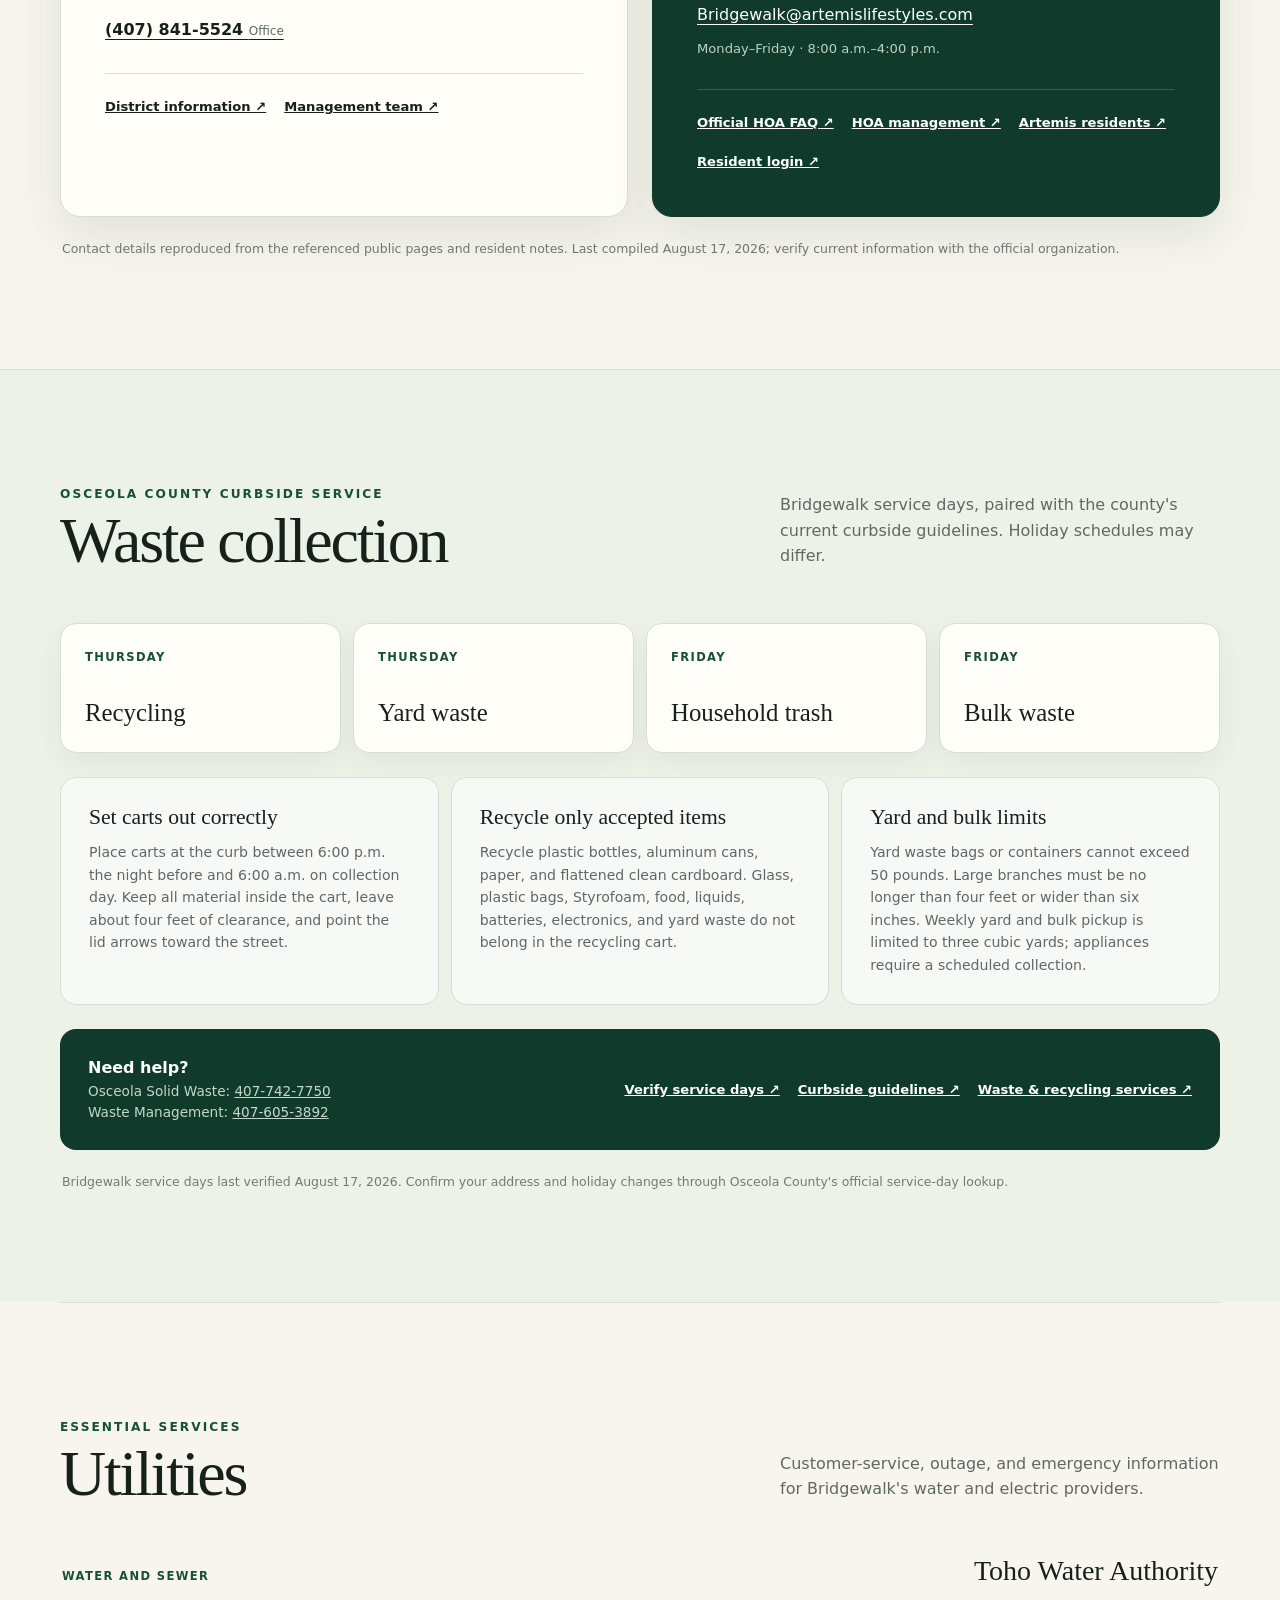
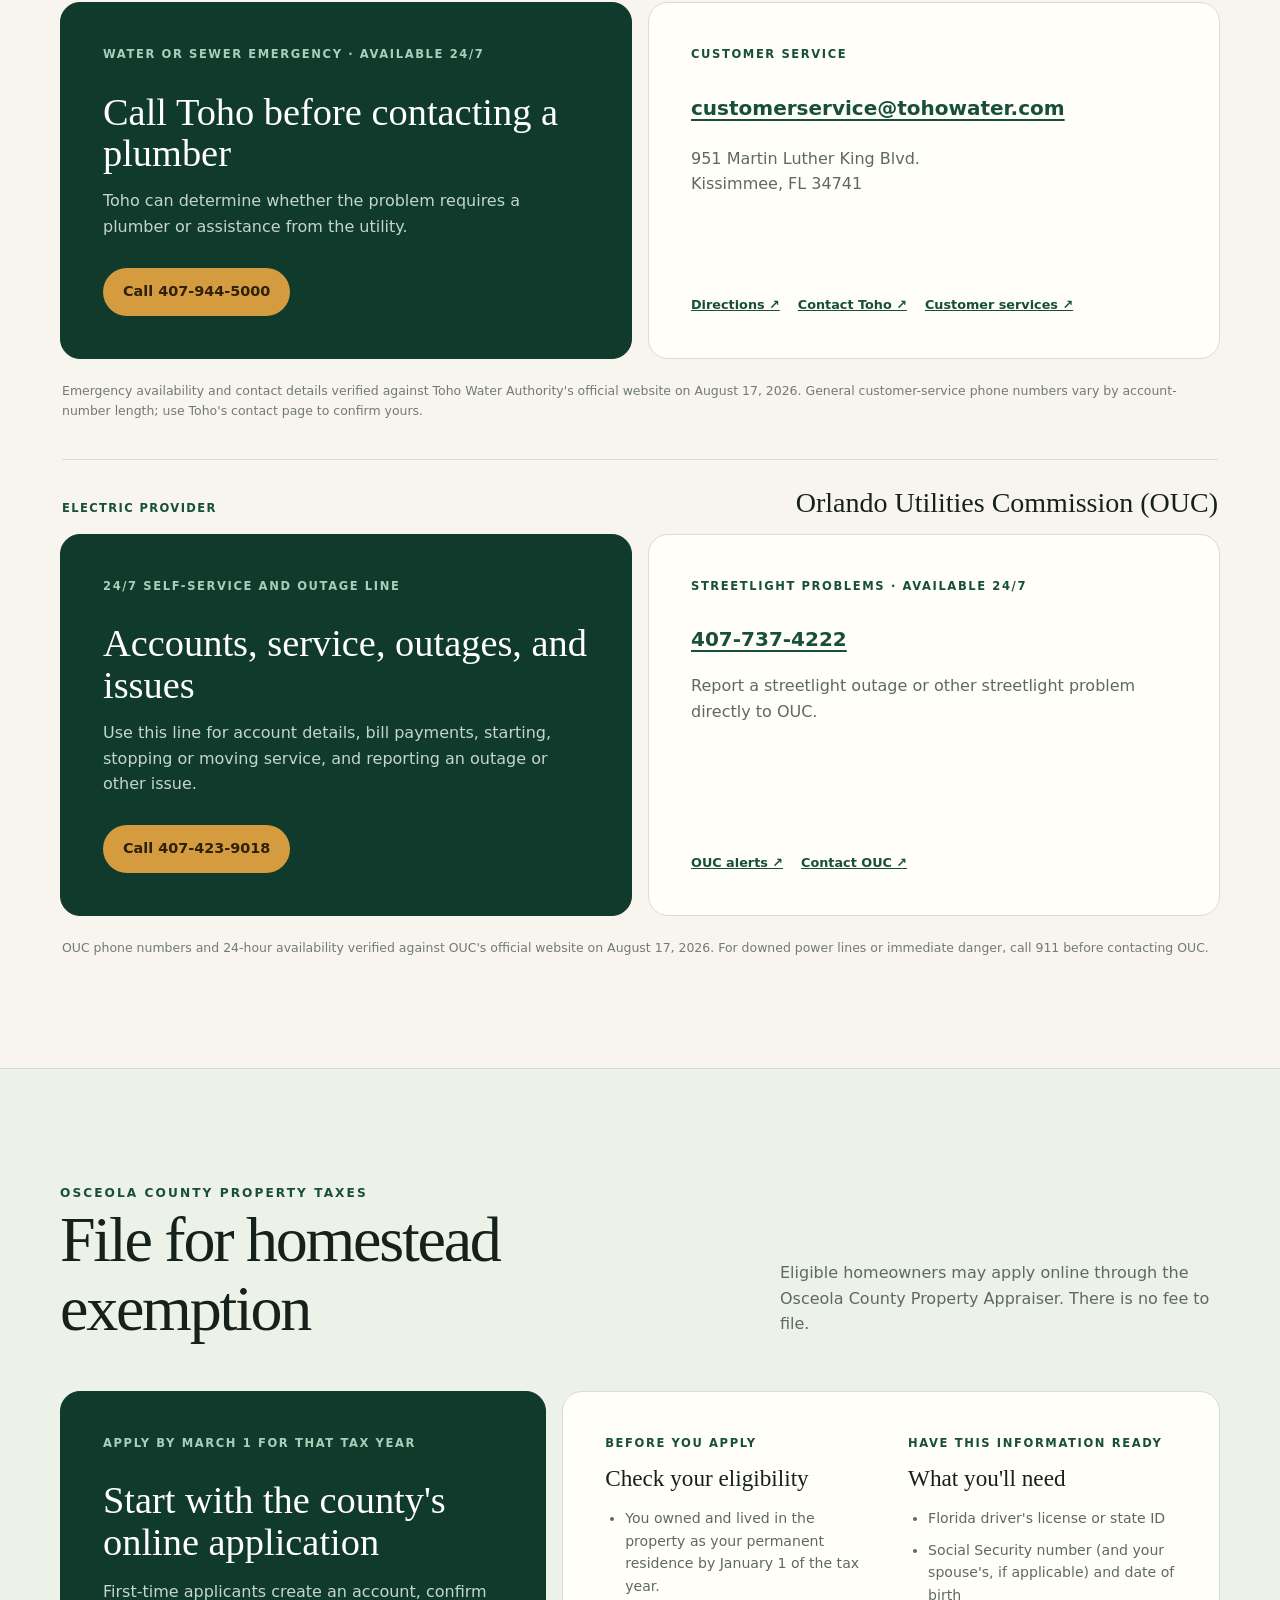
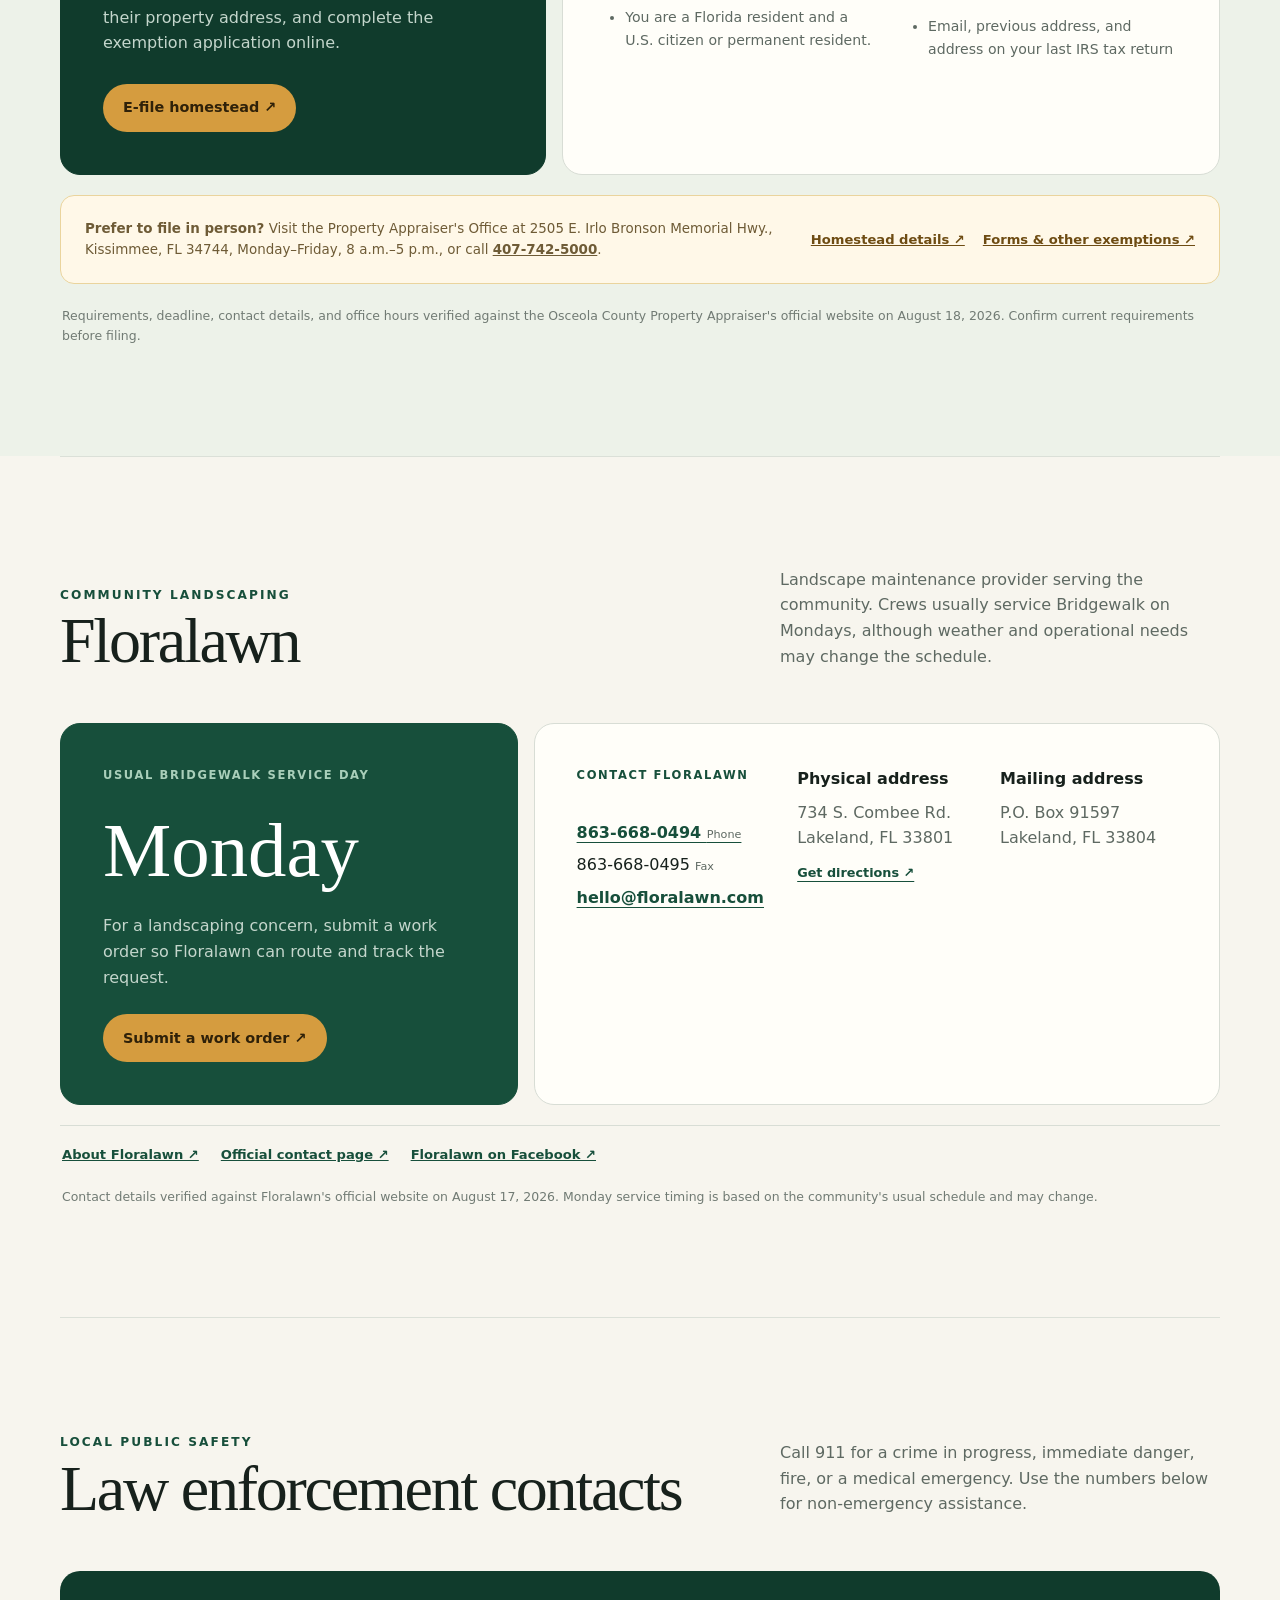
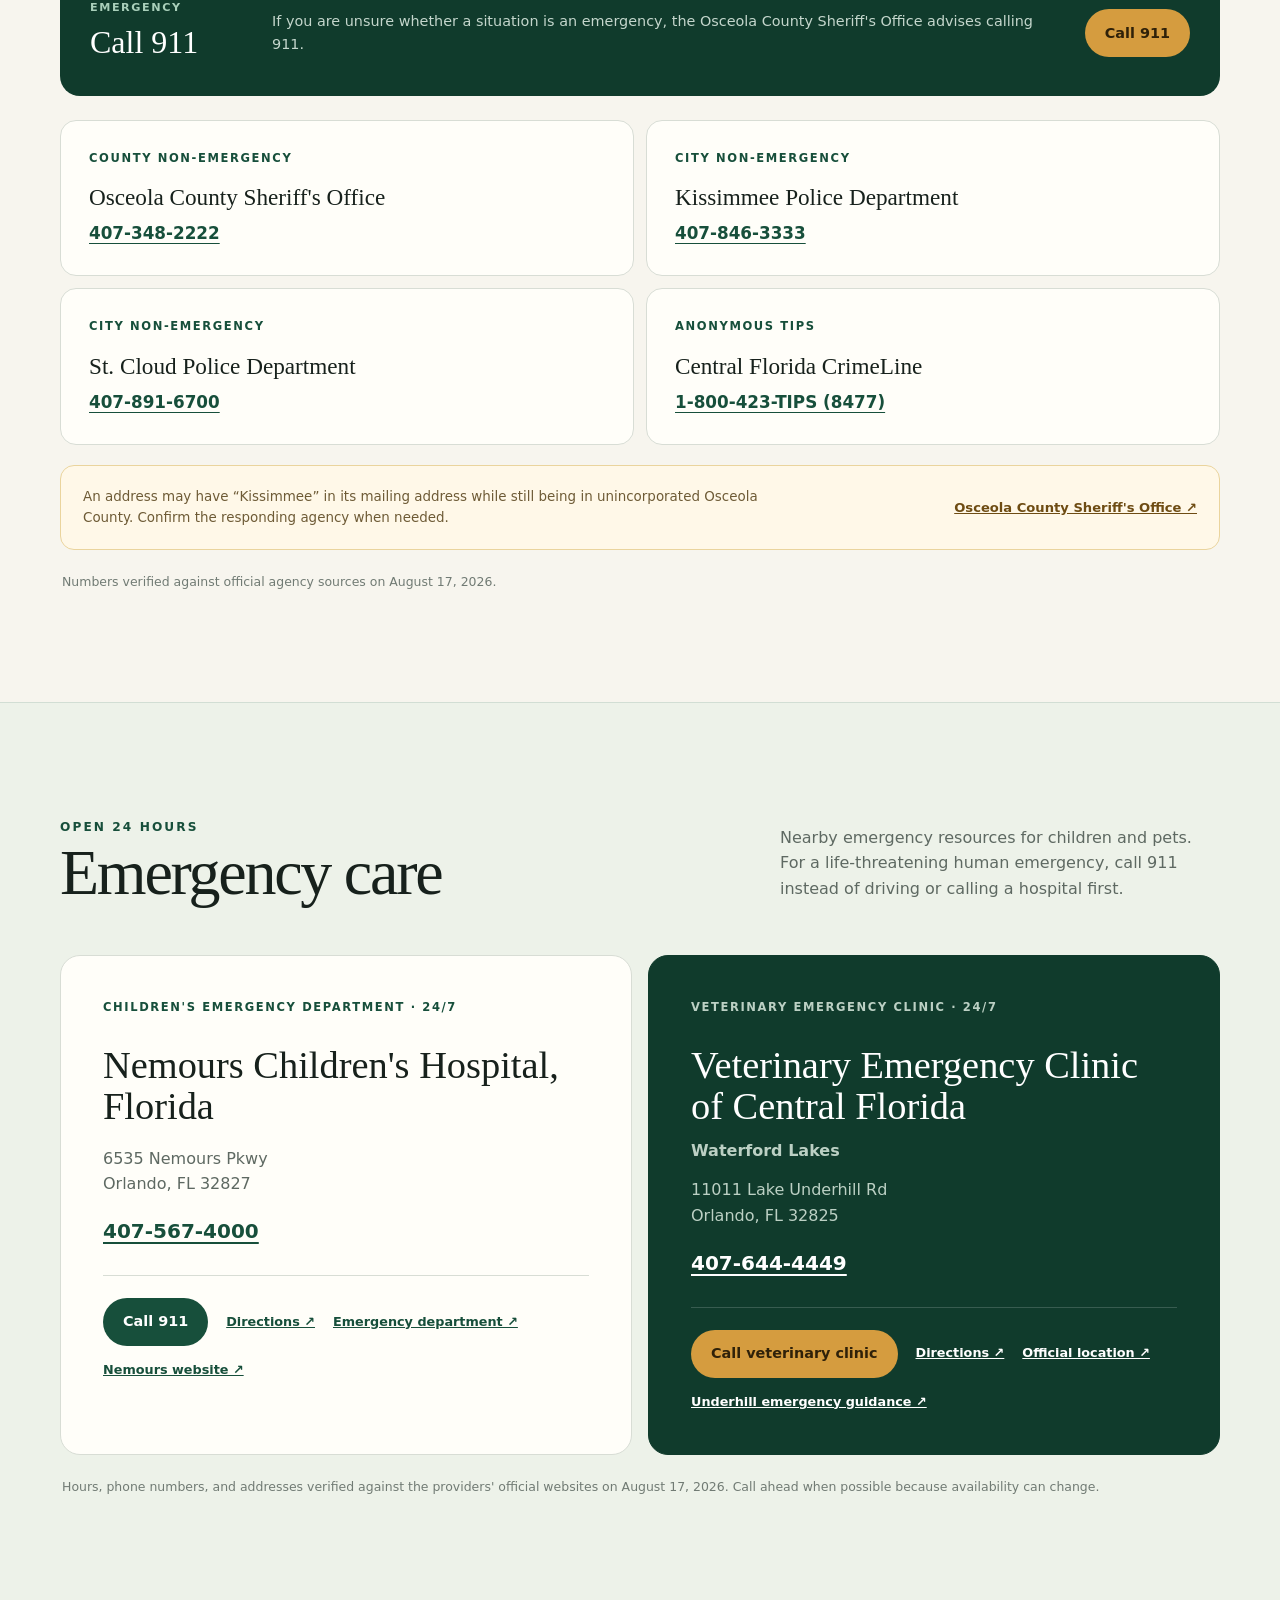
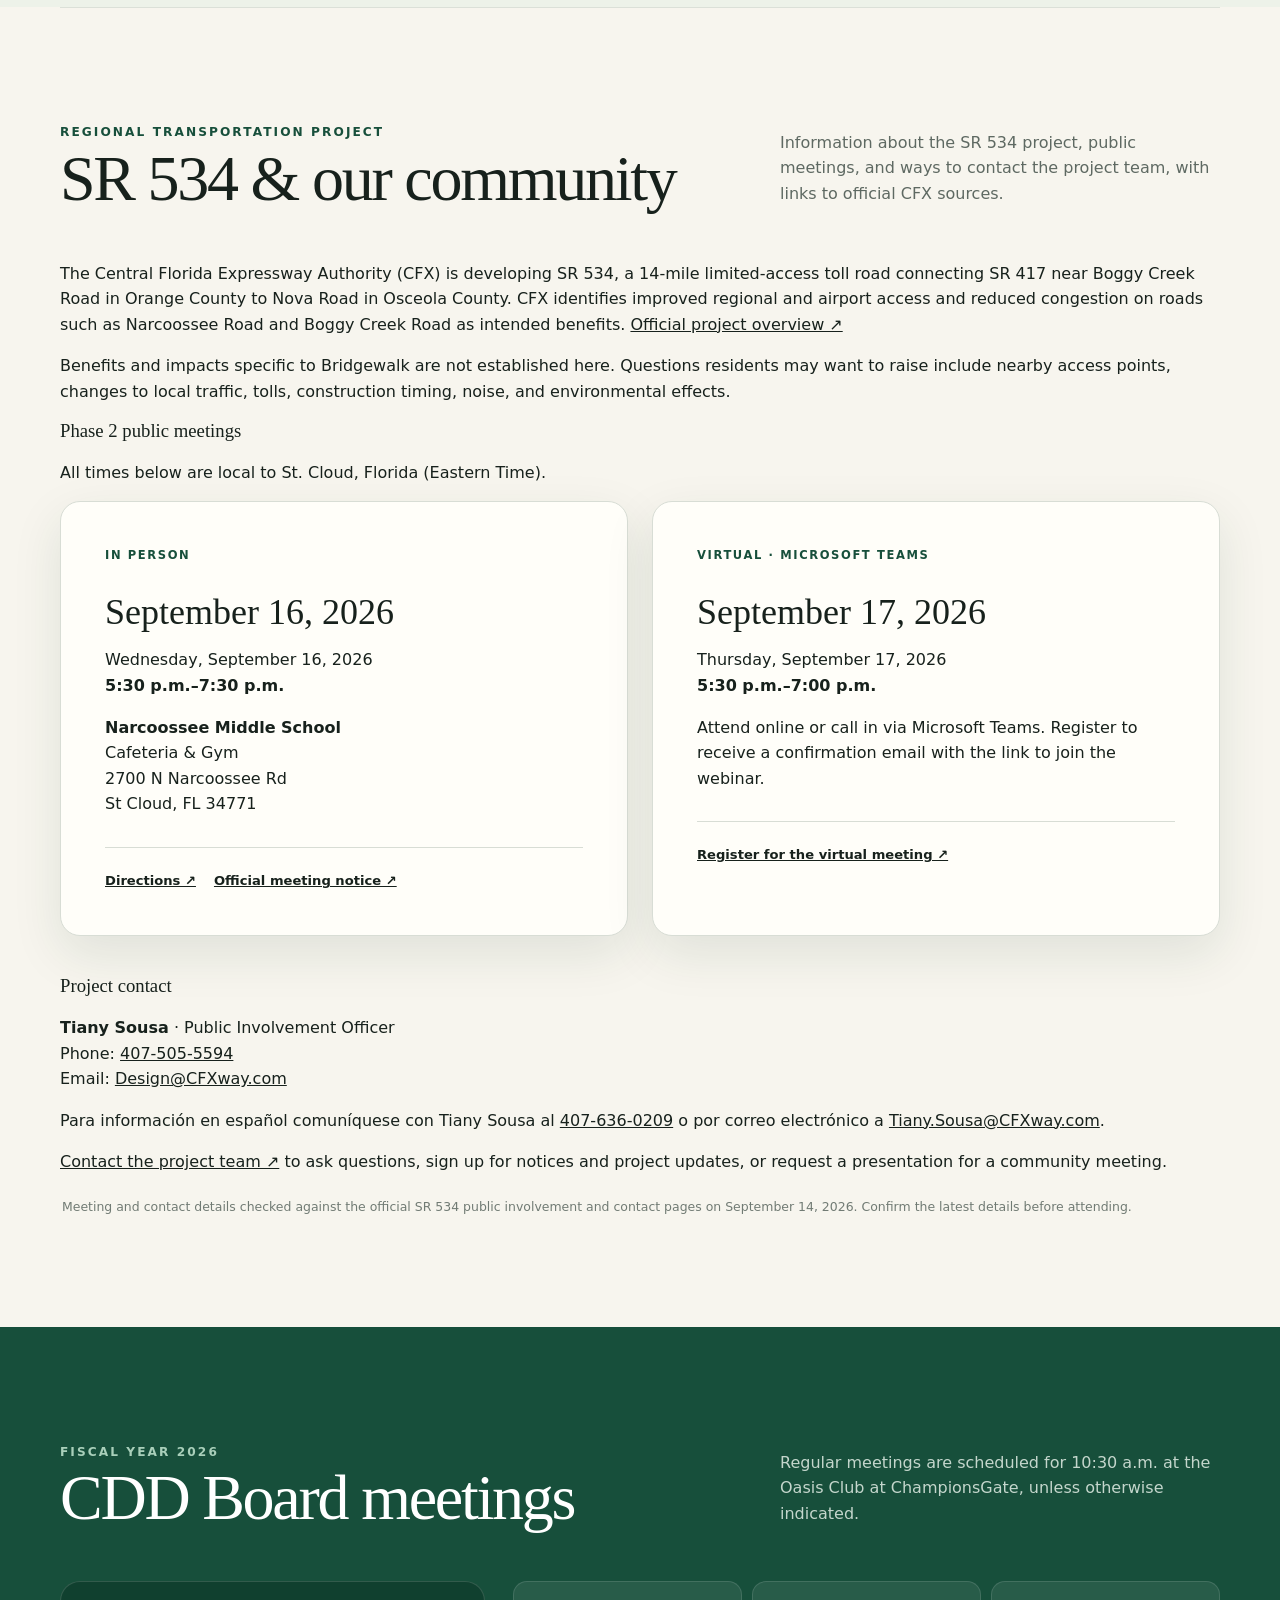
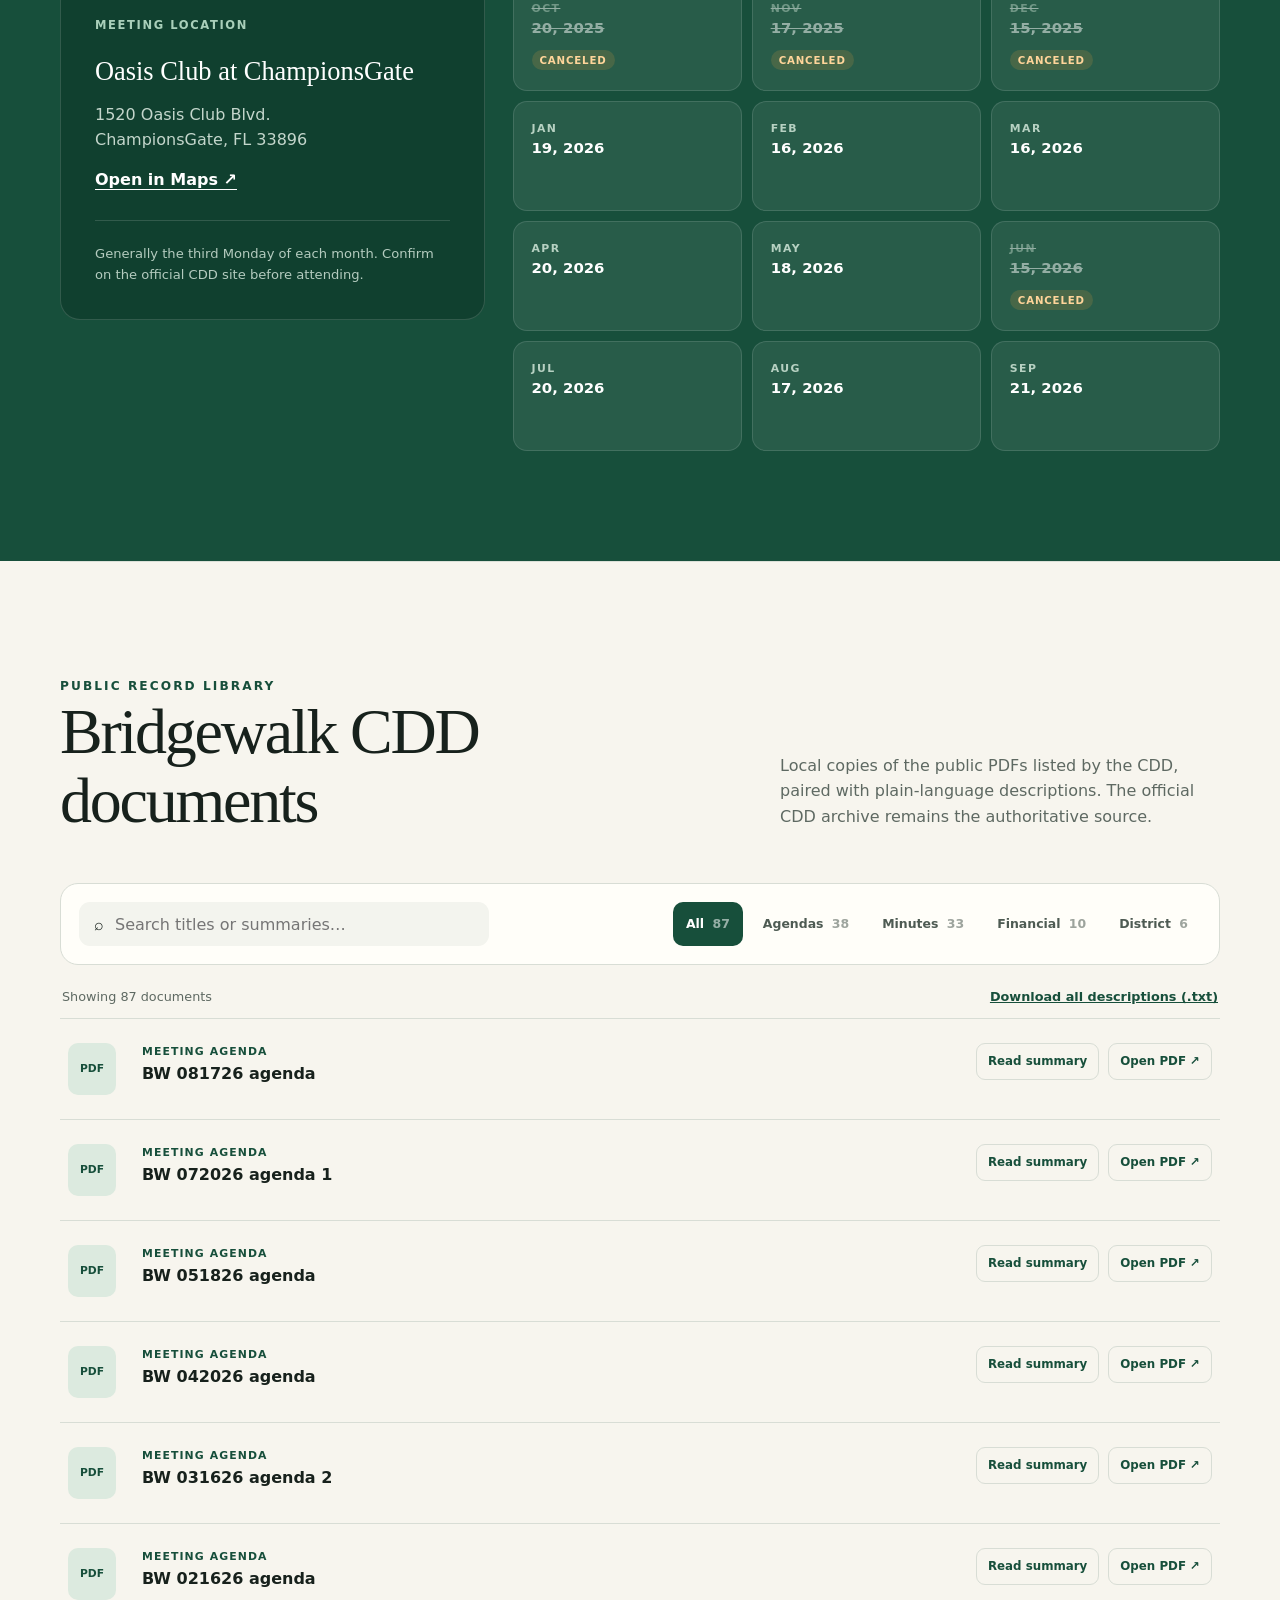
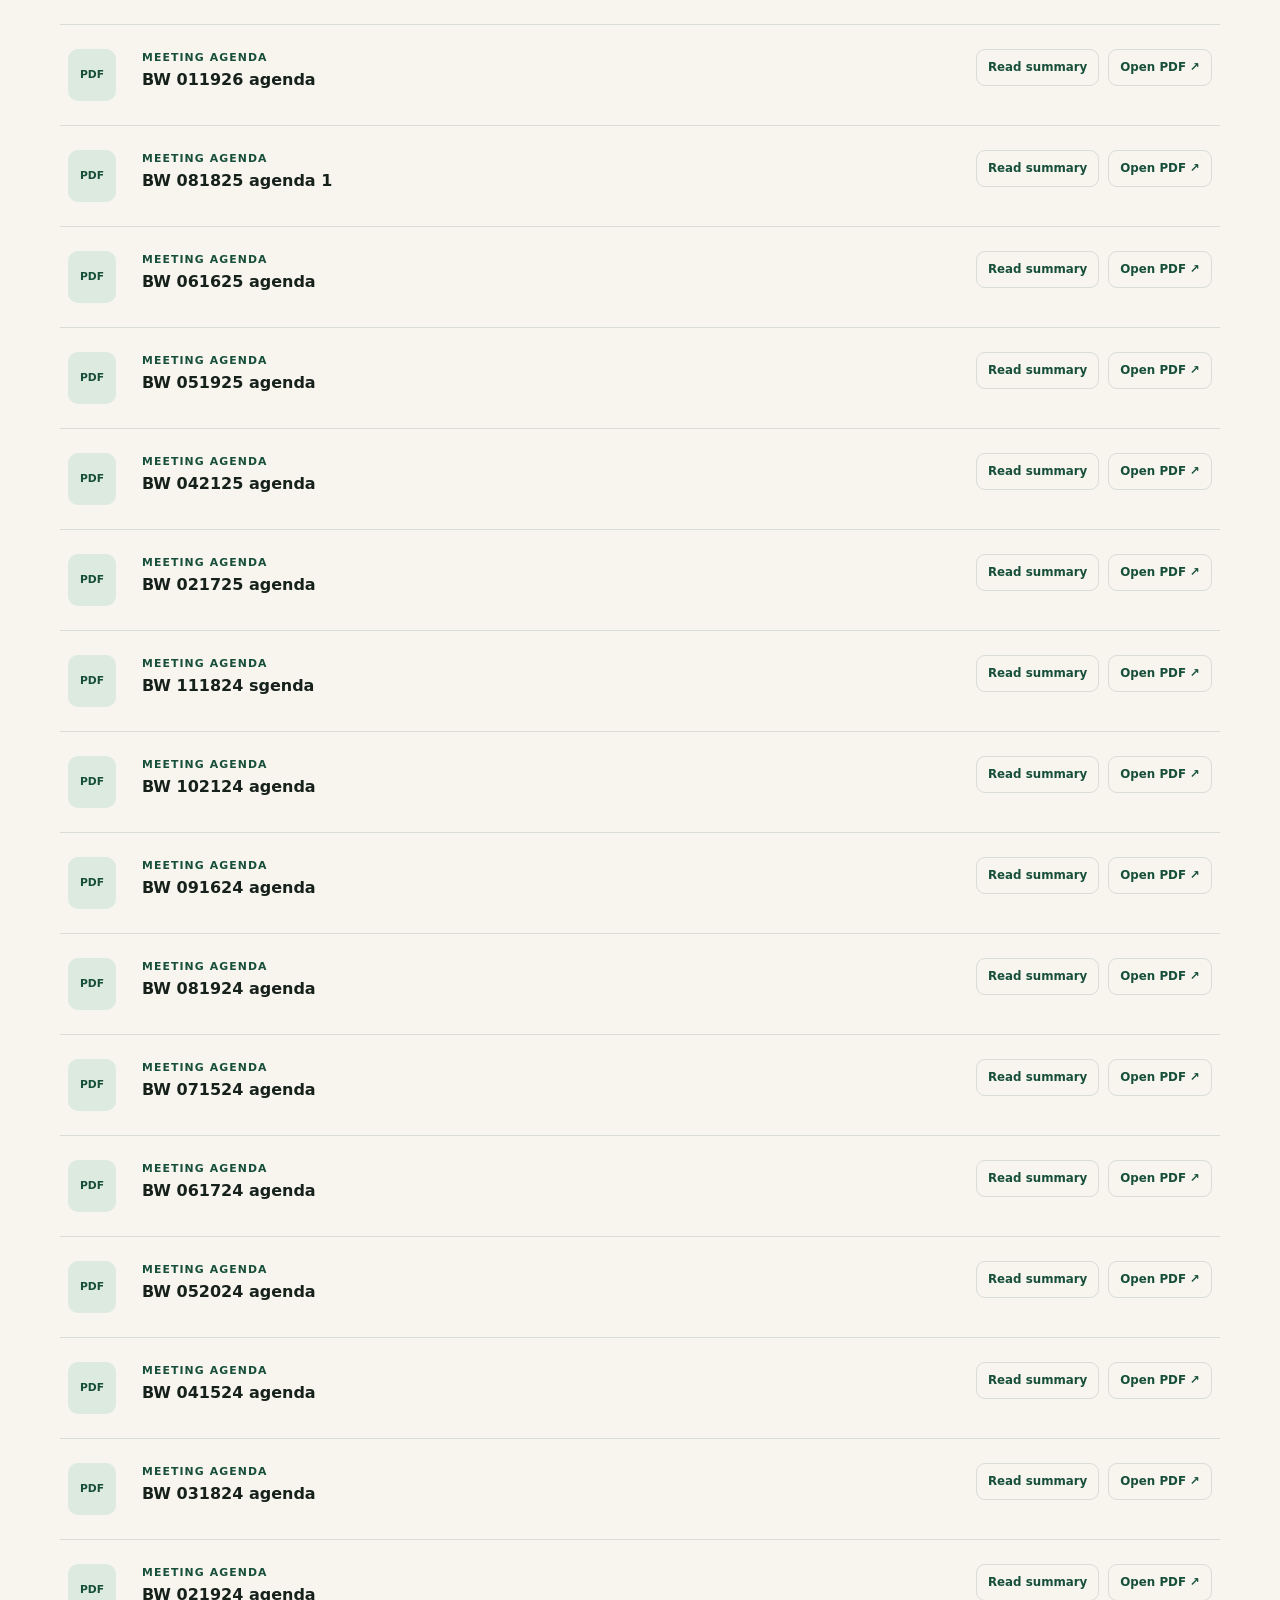
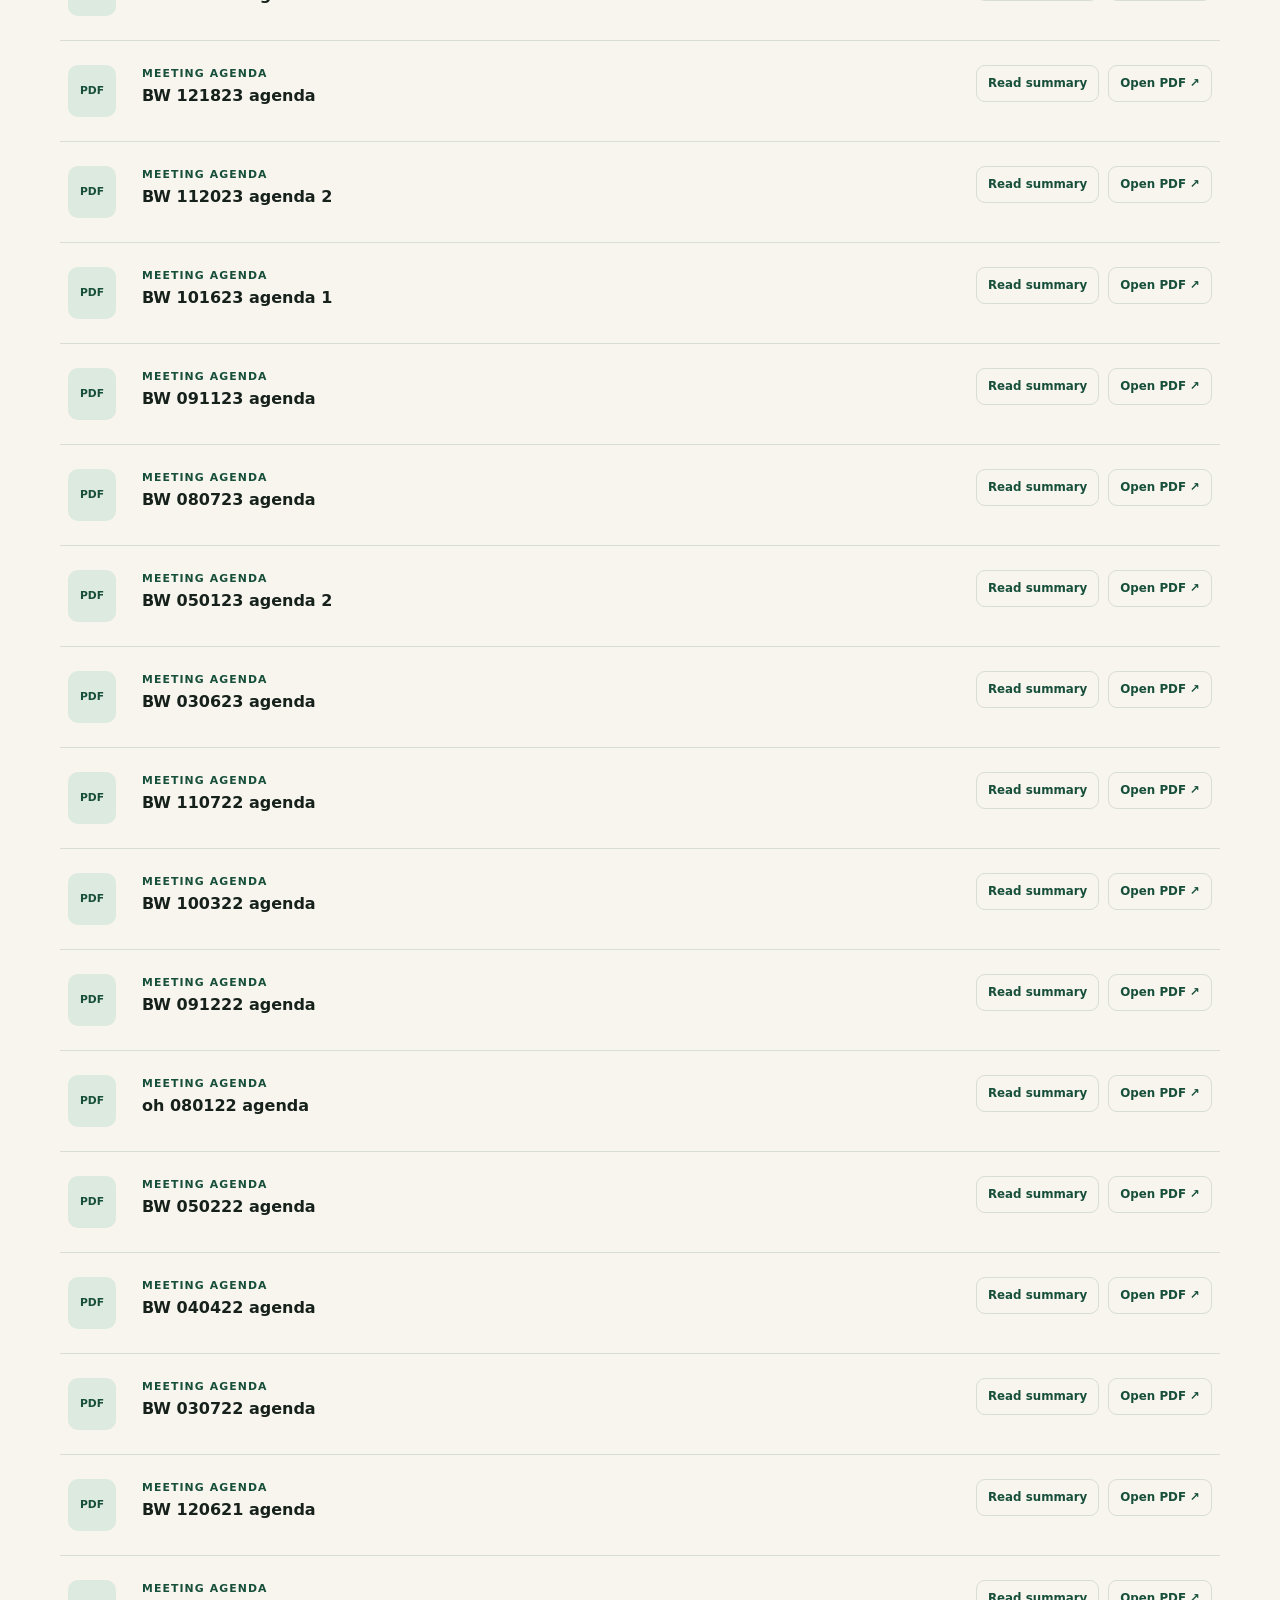
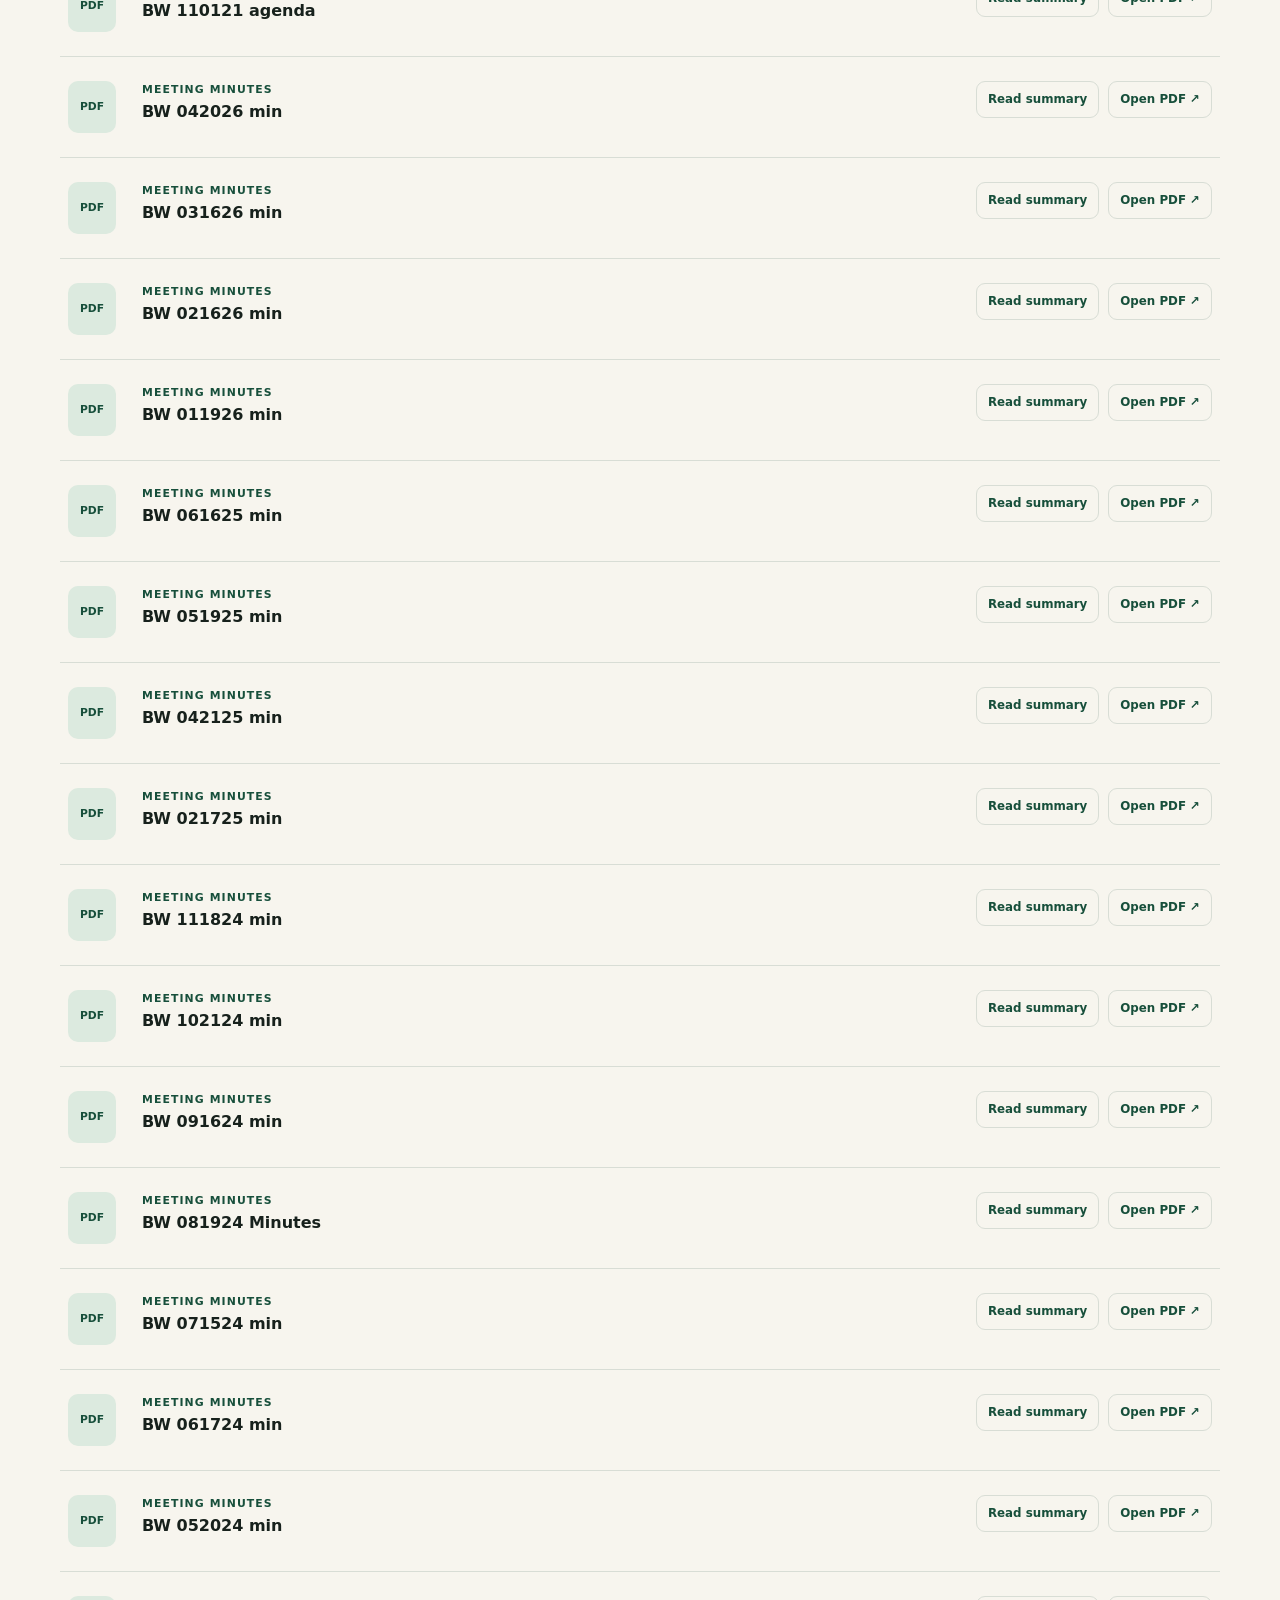
==== commit db8dd1e7: "feat: add veterinary directory and separate resident guide menu" ====
--- a/index.html
+++ b/index.html
@@ -31,9 +31,15 @@
         <a href="#sr534">SR 534</a>
         <a href="#meetings">CDD Meetings</a>
         <a href="#documents">CDD Docs</a>
+      </nav>
+    </header>
+
+    <div class="page-menu">
+      <nav class="section-shell" aria-label="Resident guides">
+        <a href="veterinarians.html">Veterinarians</a>
         <a href="maintenance.html">Maintenance tips</a>
       </nav>
-    </header>
+    </div>
 
     <main id="top">
       <section class="hero section-shell">
--- a/styles.css
+++ b/styles.css
@@ -46,6 +46,28 @@
 nav::-webkit-scrollbar { display: none; }
 nav a { color: #38463e; font-size: 0.82rem; font-weight: 650; text-decoration: none; }
 nav a:hover { color: var(--green); }
+.page-menu { background: var(--mint); border-bottom: 1px solid var(--line); }
+.page-menu nav { padding-block: 12px; gap: 24px; flex-wrap: wrap; }
+.page-menu a { font-size: .82rem; }
+.page-menu a[aria-current="page"] { text-decoration: underline; text-underline-offset: 5px; }
+.vet-card { max-width: 780px; padding: clamp(24px, 4vw, 42px); background: var(--white); border: 1px solid var(--line); border-radius: var(--radius); scroll-margin-top: 90px; }
+.vet-card + .vet-card { margin-top: 40px; }
+.vet-card > .card-label { display: block; margin-bottom: 16px; }
+.vet-card h2 { margin-bottom: 26px; font-size: clamp(1.65rem, 3vw, 2.2rem); }
+.vet-card section { padding-block: 24px; border-top: 1px solid var(--line); }
+.vet-card section:last-child { padding-bottom: 0; }
+.vet-card h3 { margin-bottom: 14px; font-size: 1.25rem; }
+.vet-card p, .vet-card address, .vet-card ul { color: var(--muted); }
+.vet-card p { margin: 0; }
+.vet-card p + p, .vet-card address + p { margin-top: 12px; }
+.vet-card address { margin-block: 12px; font-style: normal; }
+.vet-card a:not(.button) { color: var(--green); font-weight: 700; text-underline-offset: 4px; }
+.vet-card .vet-phone { font-size: 1.25rem; }
+.vet-card-emergency { color: white; background: var(--green-dark); border-color: var(--green-dark); }
+.vet-card-emergency section { border-color: rgba(255,255,255,.2); }
+.vet-card-emergency p, .vet-card-emergency address, .vet-card-emergency .card-label { color: #bcd0c4; }
+.vet-card-emergency a:not(.button) { color: white; }
+.vet-card-emergency .button-primary { color: #2f2109; background: var(--gold); }
 
 .hero { padding-block: 92px 72px; }
 .hero::before {
